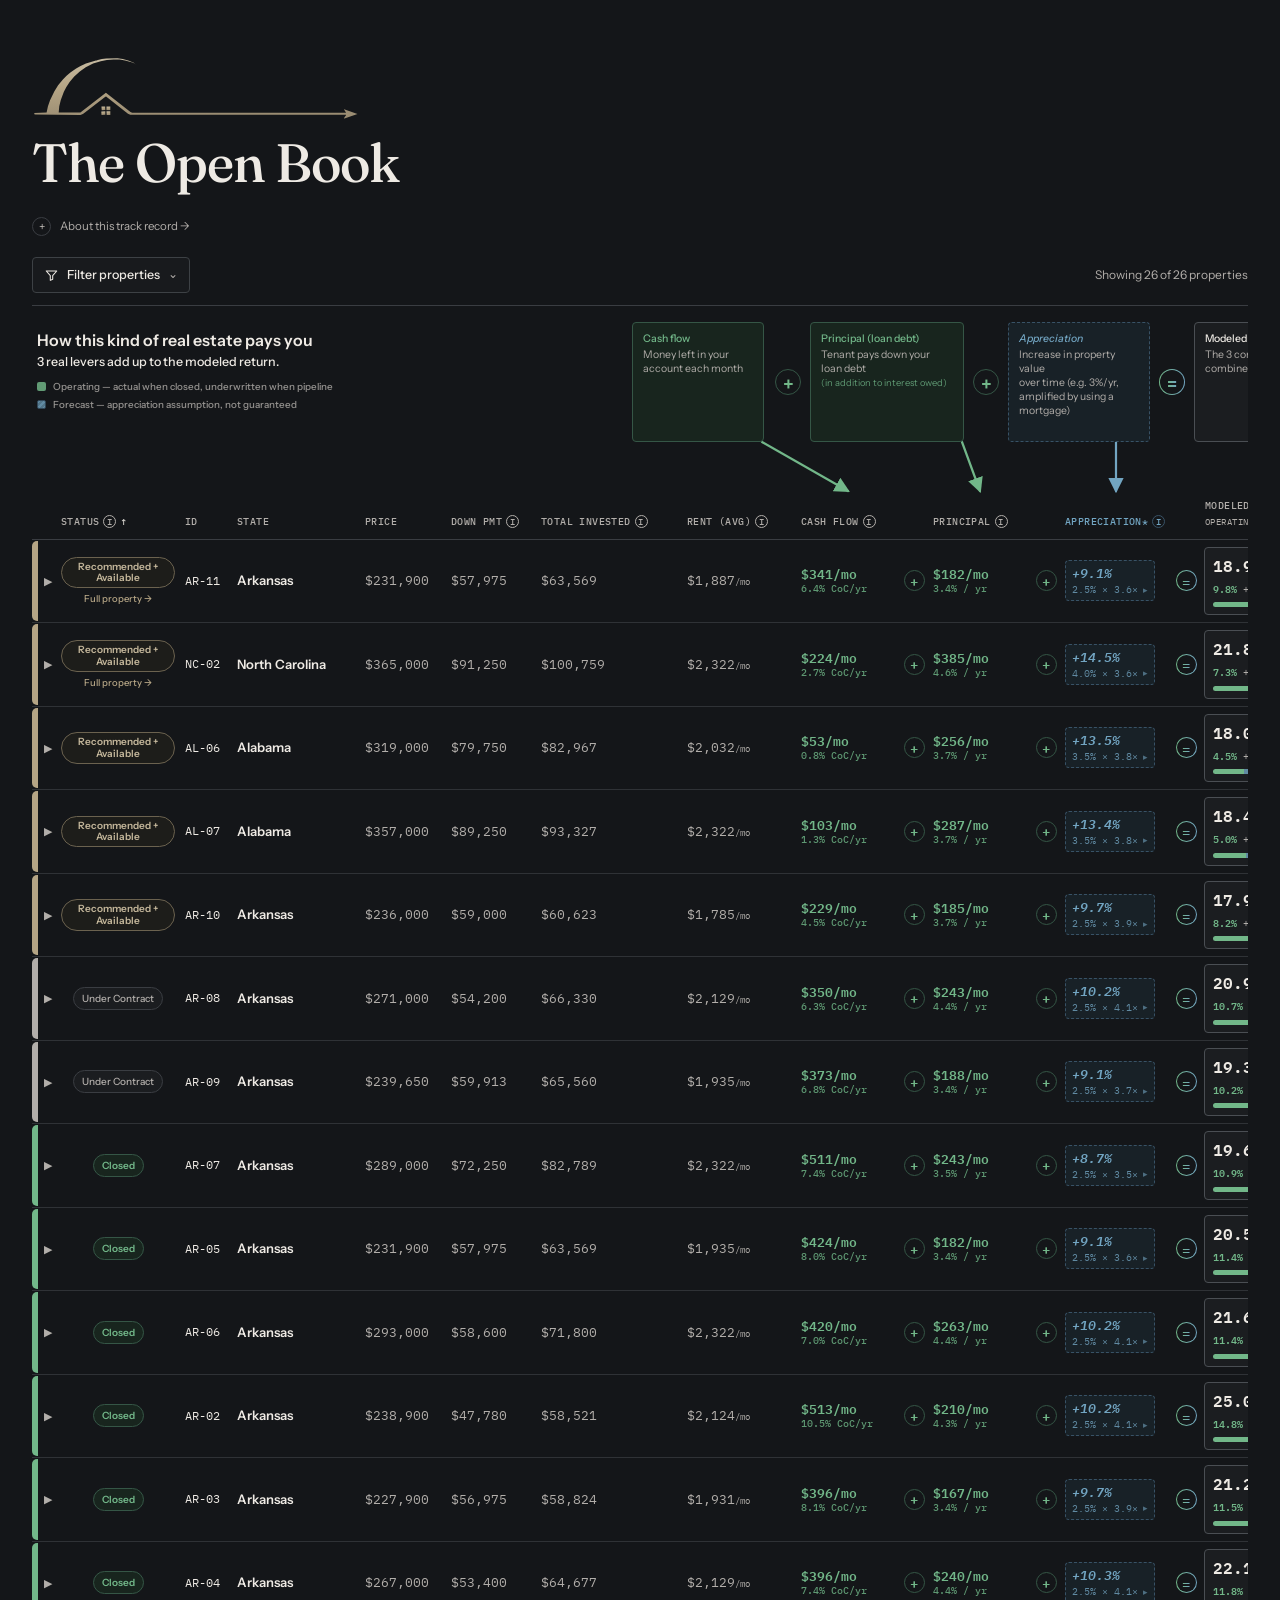
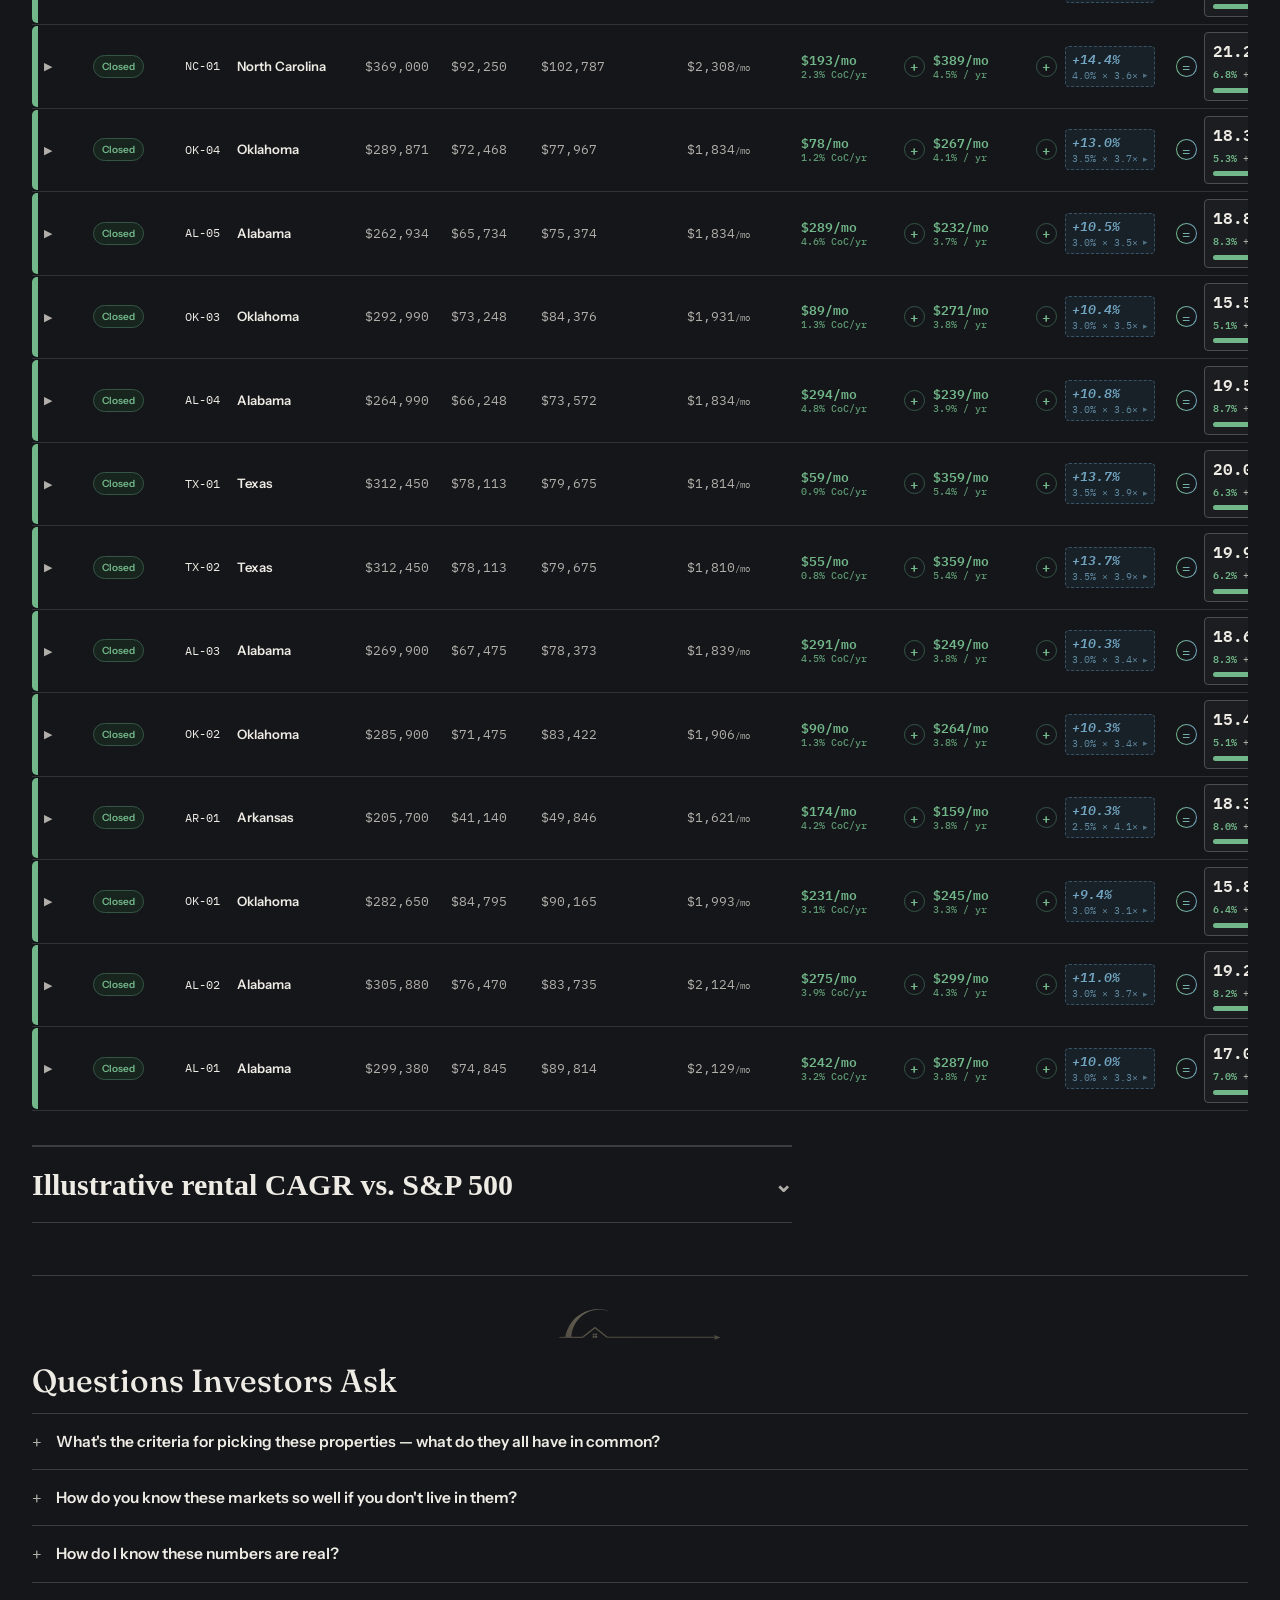
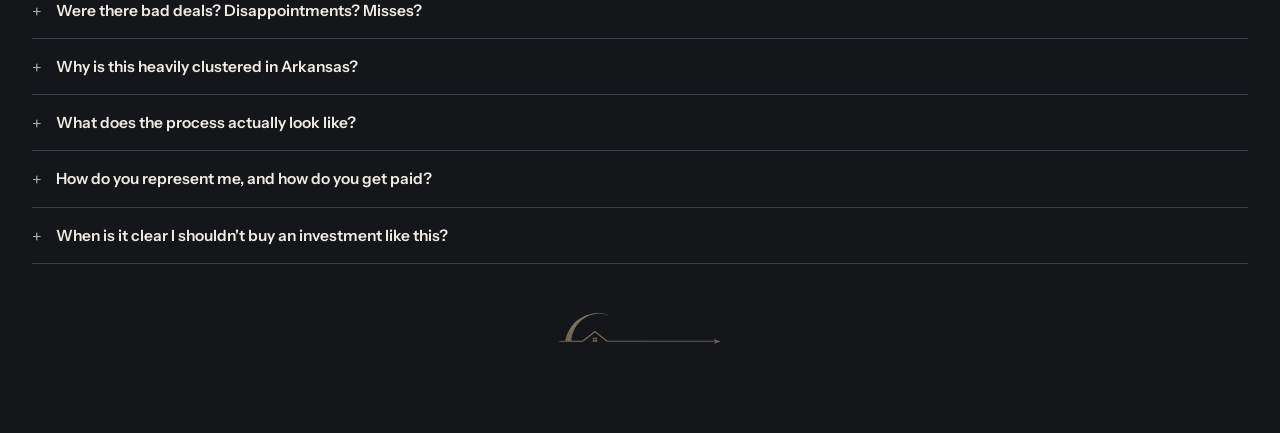
==== index.html @ 06b67685 "Read property IDs from spreadsheet" ====
<!DOCTYPE html>
<html lang="en">
<head>
<meta charset="UTF-8">
<meta name="viewport" content="width=device-width, initial-scale=1.0">
<title>The Open Book — Portfolio Track Record</title>
<link rel="preconnect" href="https://fonts.googleapis.com">
<link href="https://fonts.googleapis.com/css2?family=Fraunces:opsz,wght@9..144,400;9..144,500;9..144,600&family=IBM+Plex+Sans:wght@400;500;600&family=IBM+Plex+Mono:wght@400;500;600&display=swap" rel="stylesheet">
<style>
  :root{
  --bg:#141619;
  --text-primary:#EEEAE4;
  --text-secondary:#B2AEAA;
  --actual-primary:#72B789;
  --actual-secondary:#5E9872;
  --actual-fill:#18251E;
  --actual-border:#355646;
  --forecast-primary:#72A5C2;
  --forecast-secondary:#608AA2;
  --forecast-fill:#182127;
  --forecast-border:#385266;
  --status-fill:#1B1D20;
  --status-text:#B2AEAA;
  --status-border:#3A3D42;
  --radius:2px;
}
  *{box-sizing:border-box;}
  html,body{margin:0;padding:0;}
  body{
    background:var(--bg);
    color:var(--text-primary);
    font-family:'Instrument Sans', sans-serif;
    -webkit-font-smoothing:antialiased;
    line-height:1.5;
  }
  html,body{max-width:100%;}
  .page{max-width:1380px;margin:0 auto;padding:56px 32px 80px;}

  /* ---------- Masthead ---------- */
  h1{
    font-family:'Fraunces',serif;
    font-weight:500;
    font-size:clamp(34px,5vw,54px);
    line-height:1.05;
    margin:0 0 18px;
    color:#EEEAE4;
  }
  .lede{
    font-size:17px;
    max-width:660px;
    color:#B2AEAA;
    margin:0 0 40px;
  }
  .lede b{color:var(--text-primary);font-weight:600;}

  .masthead-disclosure{
    max-width:760px;
    margin:0 0 14px;
  }
  .masthead-disclosure > summary{
    cursor:pointer;
    list-style:none;
    display:flex;
    align-items:center;
    gap:9px;
    width:max-content;
    max-width:100%;
    color:#B2AEAA;
    font-family:'IBM Plex Mono',monospace;
    font-size:11.5px;
    letter-spacing:.02em;
    padding:7px 0;
    user-select:none;
  }
  .masthead-disclosure > summary::-webkit-details-marker{display:none;}
  .masthead-disclosure > summary::before{
    content:'+';
    display:inline-flex;
    align-items:center;
    justify-content:center;
    width:17px;
    height:17px;
    border:1px solid var(--status-border);
    border-radius:50%;
    color:var(--text-secondary);
    font-size:12px;
    line-height:1;
    flex:0 0 auto;
  }
  .masthead-disclosure[open] > summary::before{content:'−';}
  .masthead-disclosure[open] > summary{color:var(--text-primary);}
  .masthead-disclosure .lede{
    max-width:660px;
    margin:6px 0 22px;
  }
  .methodology-disclosure > summary{
    width:100%;
    border:1px solid var(--status-border);
    border-left:3px solid var(--text-secondary);
    background:rgba(168,166,160,.05);
    padding:9px 12px;
  }
  .methodology-disclosure[open] > summary{
    border-bottom-color:transparent;
    margin-bottom:0;
  }
  .methodology-disclosure .ledger-note{
    margin:0;
    border-top:0;
  }

  /* ---------- Ledger note (assumptions) ---------- */
  .ledger-note{
    border:1px solid var(--status-border);
    border-left:3px solid var(--text-secondary);
    padding:20px 24px;
    margin-bottom:20px;
    background:rgba(168,166,160,0.05);
    font-size:14.5px;
    line-height:1.6;
    color:#B2AEAA;
  }
  .ledger-note strong{color:var(--text-primary);}
  .ledger-note p{max-width:760px;margin:0 0 12px;}
  .ledger-note p:last-child{margin-bottom:0;}
  .ledger-note .label{
    font-family:'IBM Plex Mono',monospace;
    font-size:11px;
    letter-spacing:.1em;
    text-transform:uppercase;
    color:var(--text-secondary);
    display:block;
    margin-bottom:10px;
  }
  details.methodology-more{margin-top:12px;}
  details.methodology-more summary{
    cursor:pointer;
    color:var(--text-secondary);
    font-family:'IBM Plex Mono',monospace;
    font-size:12px;
    letter-spacing:.03em;
    list-style:none;
  }
  details.methodology-more summary::-webkit-details-marker{display:none;}
  details.methodology-more[open] summary{margin-bottom:12px;}
  .methodology-more-body p{max-width:760px;margin:0 0 12px;}
  .methodology-more-body p:last-child{margin-bottom:0;}

  /* ---------- Legend (actual vs predicted) ---------- */
  .legend-row{
    display:flex;
    flex-wrap:wrap;
    gap:10px 28px;
    align-items:center;
    margin-bottom:28px;
    font-family:'IBM Plex Mono',monospace;
    font-size:12px;
    color:#B2AEAA;
  }
  .legend-swatch{display:inline-flex;align-items:center;gap:8px;}
  .legend-dot{width:11px;height:11px;border-radius:2px;flex-shrink:0;}
  .legend-dot.actual{background:var(--actual-primary);}
  .legend-dot.predicted{
    background:repeating-linear-gradient(135deg, var(--forecast-primary), var(--forecast-primary) 2px, rgba(114,165,194,0.3) 2px, rgba(114,165,194,0.3) 4px);
    border:1px solid var(--forecast-primary);
  }
  .click-hint{
    font-family:'IBM Plex Mono',monospace;
    font-size:12px;
    color:var(--text-secondary);
    margin:-16px 0 24px;
  }

  /* ---------- Controls ---------- */
  .controls{
    display:flex;
    flex-wrap:wrap;
    gap:24px;
    align-items:flex-end;
    margin-bottom:22px;
    padding-bottom:22px;
    border-bottom:1px solid var(--status-border);
  }
  .control-group{display:flex;flex-direction:column;gap:8px;}
  .control-label{
    font-family:'IBM Plex Mono',monospace;
    font-size:10.5px;
    letter-spacing:.1em;
    text-transform:uppercase;
    color:var(--text-secondary);
  }
  .chips{display:flex;flex-wrap:wrap;gap:6px;}
  .chip{
    font-family:'IBM Plex Mono',monospace;
    font-size:12px;
    padding:6px 11px;
    border:1px solid var(--status-border);
    border-radius:100px;
    background:transparent;
    color:var(--text-secondary);
    font-weight:400;
    cursor:pointer;
    transition:all .15s ease;
  }
  .chip:hover{border-color:rgba(168,166,160,.65);color:#B2AEAA;}
  .chip.active{
    background:rgba(168,166,160,.10);
    border-color:rgba(168,166,160,.55);
    color:#B2AEAA;
    font-weight:500;
  }
  select#sortSelect{
    font-family:'IBM Plex Mono',monospace;
    font-size:12.5px;
    background:var(--bg);
    color:var(--text-primary);
    border:1px solid var(--status-border);
    padding:8px 12px;
    border-radius:2px;
    min-width:230px;
  }
  .count-note{
    margin-left:auto;
    font-family:'IBM Plex Mono',monospace;
    font-size:12px;
    color:var(--text-secondary);
    align-self:flex-end;
    padding-bottom:9px;
  }

  /* ---------- Table ---------- */
  .table-wrap{width:100%;overflow-x:auto;-webkit-overflow-scrolling:touch;margin-bottom:8px;}
  table{width:100%;border-collapse:collapse;min-width:1290px;table-layout:fixed;}

  /* ---------- How real estate pays you ---------- */
  thead .payoff-intro-row th,
  thead .payoff-box-row th{
    border-bottom:0;
    text-transform:none;
    letter-spacing:normal;
    overflow:visible;
  }
  thead .payoff-intro-row th{
    padding:0 5px 12px;
  }
  thead .payoff-box-row th{
    position:relative;
    padding:0 0 20px;
    vertical-align:top;
  }
  .payoff-copy{
    text-align:left;
    font-family:'Instrument Sans',sans-serif;
  }
  .payoff-title{
    font-size:15px;
    line-height:1.25;
    font-weight:600;
    color:var(--text-primary);
  }
  .payoff-subtitle{
    margin-top:2px;
    font-size:12px;
    line-height:1.3;
    color:var(--text-secondary);
  }
  .payoff-card{
    position:relative;
    width:calc(100% - 10px);
    min-height:78px;
    margin:0 5px;
    padding:8px 7px 9px;
    border-radius:8px;
    box-sizing:border-box;
    text-align:left;
    font-family:'Instrument Sans',sans-serif;
    font-size:10.5px;
    line-height:1.32;
    font-weight:400;
  }
  .payoff-card.cash,
  .payoff-card.principal{
    background:rgba(114,183,137,.12);
    border:1px solid rgba(114,183,137,.38);
  }
  .payoff-card.appreciation{
    background:rgba(114,165,194,.09);
    border:1px dashed rgba(114,165,194,.70);
  }
  .payoff-card.modeled{
    background:rgba(168,166,160,.06);
    border:1px solid rgba(168,166,160,.28);
  }
  .payoff-card-name{
    display:block;
    margin-bottom:2px;
    font-size:10.5px;
    line-height:1.25;
    font-weight:500;
  }
  .payoff-card.cash .payoff-card-name,
  .payoff-card.principal .payoff-card-name{color:#72B789;}
  .payoff-card.appreciation .payoff-card-name{color:#72A5C2;font-style:italic;}
  .payoff-card.modeled .payoff-card-name{color:var(--text-primary);}
  .payoff-card-copy{color:#B2AEAA;}
  .payoff-card.appreciation .payoff-card-copy{color:#608AA2;}
  .payoff-mini-bars{
    display:inline-flex;
    align-items:center;
    gap:3px;
    margin-right:4px;
    vertical-align:1px;
  }
  .payoff-mini-bars i{display:block;width:6px;height:6px;border-radius:1px;}
  .payoff-mini-bars .actual{background:#72B789;}
  .payoff-mini-bars .forecast{background:#72A5C2;}
  .payoff-op{
    position:absolute;
    right:-15px;
    top:30px;
    z-index:3;
    width:20px;
    height:20px;
    border-radius:50%;
    border:1px solid var(--status-border);
    background:var(--bg);
    color:#B2AEAA;
    display:flex;
    align-items:center;
    justify-content:center;
    font-family:'IBM Plex Mono',monospace;
    font-size:12px;
    line-height:1;
  }
  .payoff-arrow{
    position:absolute;
    left:50%;
    bottom:-17px;
    width:0;
    height:0;
    transform:translateX(-50%);
    border-left:5px solid transparent;
    border-right:5px solid transparent;
    border-top:5px solid currentColor;
  }
  .payoff-card.cash .payoff-arrow,
  .payoff-card.principal .payoff-arrow{color:#72B789;}
  .payoff-card.appreciation .payoff-arrow{color:#72A5C2;}
  .payoff-card.modeled .payoff-arrow{color:#B2AEAA;}
  .table-scroll-hint{
    display:none;
    font-family:'IBM Plex Mono',monospace;
    font-size:11px;
    color:var(--text-secondary);
    margin:0 0 8px;
  }
  @media (max-width:1400px){
    .table-scroll-hint{display:block;}
  }
  @media (max-width:760px){
    .table-scroll-hint{display:none;}
  }
  /* Explicit, deliberate widths for every column (used with table-layout:fixed
     below) so each one is sized to what its header and values actually need,
     instead of being left to the browser's auto-layout guesswork. */
  th.chevron-col,td.chevron-col{width:24px;}
  th.id-col,td.id-col{width:52px;white-space:nowrap;}
  th.state-col,td.state-col{width:128px;}
  th.status-col,td.status-col{width:124px;}
  th.price-col,td.price-col{width:86px;}
  th.down-col,td.down-col{width:90px;}
  th.invested-col,td.invested-col{width:146px;}
  th.rent-col,td.rent-col{width:114px;}
  th.cash-return-col,td.cash-return-col{width:114px;}
  th.principal-return-col,td.principal-return-col{width:110px;}
  th.appreciation-col,td.appreciation-col{width:140px;}
  th.modeled-return-col,td.modeled-return-col{width:154px;}
  .num,
  .property-id,
  td[data-numeric="true"]{white-space:nowrap;}
  thead th{
    text-align:left;
    vertical-align:bottom;
    font-family:'IBM Plex Mono',monospace;
    font-size:10px;
    letter-spacing:.04em;
    text-transform:uppercase;
    color:var(--text-secondary);
    font-weight:500;
    padding:0 8px 10px 5px;
    border-bottom:1px solid var(--status-border);
    white-space:normal;
    overflow-wrap:break-word;
  }
  thead th.th-predicted{color:var(--forecast-primary);}
  thead th .th-inner{display:flex;align-items:center;gap:5px;}
  tbody td{
    padding:10px 5px;
    border-bottom:1px solid rgba(58,63,71,.6);
    font-size:13px;
    vertical-align:middle;
  }
  tbody tr.data-row{cursor:pointer;transition:background .12s ease;}
  tbody tr.data-row:hover{background:rgba(168,166,160,0.06);}
  .num{font-family:'IBM Plex Mono',monospace;white-space:nowrap;}
  .num-muted{color:#B2AEAA;font-weight:400;}
  .num-mid{color:var(--actual-primary);font-weight:600;}
  .return-pair{
    display:flex;
    flex-direction:column;
    align-items:flex-start;
    gap:1px;
    line-height:1.18;
    font-family:'IBM Plex Mono',monospace;
  }
  .return-pair .rp-month{
    color:var(--actual-primary);
    font-size:13px;
    font-weight:600;
    white-space:nowrap;
  }
  .return-pair .rp-year{
    color:rgba(114,183,137,.78);
    font-size:9.5px;
    font-weight:500;
    white-space:nowrap;
  }
  .th-title-row{
    display:flex;
    align-items:center;
    flex-wrap:nowrap;
    gap:4px;
    white-space:nowrap;
  }
  .th-unit-sub{
    display:block;
    margin-top:4px;
    font-size:8.5px;
    line-height:1.15;
    letter-spacing:.04em;
    color:var(--text-secondary);
    font-weight:400;
    white-space:nowrap;
  }
  .state-cell{font-weight:600;}
  .id-cell{font-family:'IBM Plex Mono',monospace;font-size:12px;color:var(--text-secondary);white-space:nowrap;}
  .status-badge{
    font-family:'IBM Plex Mono',monospace;
    font-size:10.5px;
    padding:3px 8px;
    border-radius:100px;
    display:inline-block;
    white-space:nowrap;
  }
  .status-closed{background:rgba(114,183,137,0.16);color:var(--actual-primary);border:1px solid rgba(114,183,137,0.4);}
  .status-under_contract{background:rgba(168,166,160,0.16);color:var(--text-secondary);border:1px solid rgba(168,166,160,0.4);}
  .status-proposed{background:rgba(255,255,255,0.06);color:var(--text-secondary);border:1px solid var(--status-border);}
  .property-page-link,
  .mp-property-page-link{
    color:var(--text-secondary);
    font-family:'IBM Plex Mono',monospace;
    text-decoration:none;
    white-space:nowrap;
  }
  .property-page-link{display:block;width:max-content;margin-top:5px;font-size:9.5px;line-height:1.25;}
  .mp-property-page-link{display:inline-block;margin:5px 0 2px;font-size:11px;}
  .property-page-link:hover,.mp-property-page-link:hover{text-decoration:underline;color:#B2AEAA;}
  .chevron{
    display:inline-block;
    transition:transform .15s ease;
    color:var(--text-secondary);
    font-size:11px;
    width:14px;
  }
  tr.data-row.open .chevron{transform:rotate(90deg);color:var(--text-secondary);}

  /* info + formula tooltips */
  .info-dot,
  .fx-dot{
    background:none;
    font-family:'IBM Plex Mono',monospace;
    line-height:1;
    display:inline-flex;
    align-items:center;
    justify-content:center;
    cursor:help;
    position:relative;
    flex-shrink:0;
    vertical-align:middle;
  }
  .info-dot{
    width:13px;height:13px;border-radius:50%;
    border:1px solid var(--text-secondary);
    color:var(--text-secondary);
    font-size:9px;
  }
  .fx-dot{
    min-width:19px;height:13px;
    padding:0 3px;
    margin-left:3px;
    border:1px solid rgba(168,166,160,.58);
    border-radius:2px;
    color:var(--text-secondary);
    font-size:8.5px;
    letter-spacing:-.02em;
    text-transform:none;
  }
  th.th-predicted .info-dot{border-color:var(--forecast-primary);color:var(--forecast-primary);}
  th.th-predicted .fx-dot{border-color:rgba(114,165,194,.7);color:var(--forecast-primary);}
  .info-dot .tip,
  .fx-dot .tip{
    position:absolute;
    bottom:calc(100% + 8px);
    left:50%;
    transform:translateX(-50%) translateY(4px);
    width:250px;
    background:var(--bg);
    border:1px solid var(--text-secondary);
    color:#B2AEAA;
    font-family:'Instrument Sans',sans-serif;
    font-size:12.5px;
    line-height:1.45;
    text-transform:none;
    letter-spacing:normal;
    padding:10px 12px;
    border-radius:3px;
    opacity:0;
    visibility:hidden;
    transition:opacity .15s ease, transform .15s ease;
    z-index:80;
    white-space:normal;
    pointer-events:none;
    box-shadow:0 8px 24px rgba(0,0,0,.4);
    font-weight:400;
  }
  .fx-dot .tip{
    width:285px;
    border-color:rgba(168,166,160,.8);
  }
  th.th-predicted .info-dot .tip,
  th.th-predicted .fx-dot .tip{border-color:var(--forecast-primary);}
  .info-dot:hover .tip,.info-dot:focus .tip,.info-dot.open .tip,
  .fx-dot:hover .tip,.fx-dot:focus .tip,.fx-dot.open .tip{
    opacity:1;visibility:visible;transform:translateX(-50%) translateY(0);
  }
  .tip .tip-label{
    display:block;
    margin-bottom:4px;
    font-family:'IBM Plex Mono',monospace;
    font-size:9.5px;
    letter-spacing:.08em;
    text-transform:uppercase;
    color:var(--text-secondary);
  }
  th.th-predicted .tip .tip-label{color:var(--forecast-primary);}


  /* Column-header help bubbles open DOWNWARD. The table lives inside an
     overflow-x:auto scroller, so bubbles positioned above the header are
     clipped at the scroller's top edge. Opening them into the table keeps
     them fully visible without changing the horizontal-scroll behavior. */
  .table-wrap thead .info-dot .tip,
  .table-wrap thead .fx-dot .tip{
    top:calc(100% + 8px);
    bottom:auto;
    transform:translateX(-50%) translateY(-4px);
  }
  .table-wrap thead .info-dot:hover .tip,
  .table-wrap thead .info-dot:focus .tip,
  .table-wrap thead .info-dot.open .tip,
  .table-wrap thead .fx-dot:hover .tip,
  .table-wrap thead .fx-dot:focus .tip,
  .table-wrap thead .fx-dot.open .tip{
    transform:translateX(-50%) translateY(0);
  }

  /* Keep the bubbles inside the horizontal table viewport at the two edges. */
  .table-wrap thead th:nth-child(-n+4) .info-dot .tip,
  .table-wrap thead th:nth-child(-n+4) .fx-dot .tip{
    left:0;
    right:auto;
    transform:translateX(0) translateY(-4px);
  }
  .table-wrap thead th:nth-child(-n+4) .info-dot:hover .tip,
  .table-wrap thead th:nth-child(-n+4) .info-dot:focus .tip,
  .table-wrap thead th:nth-child(-n+4) .info-dot.open .tip,
  .table-wrap thead th:nth-child(-n+4) .fx-dot:hover .tip,
  .table-wrap thead th:nth-child(-n+4) .fx-dot:focus .tip,
  .table-wrap thead th:nth-child(-n+4) .fx-dot.open .tip{
    transform:translateX(0) translateY(0);
  }
  .table-wrap thead th:nth-last-child(-n+2) .info-dot .tip,
  .table-wrap thead th:nth-last-child(-n+2) .fx-dot .tip{
    left:auto;
    right:0;
    transform:translateX(0) translateY(-4px);
  }
  .table-wrap thead th:nth-last-child(-n+2) .info-dot:hover .tip,
  .table-wrap thead th:nth-last-child(-n+2) .info-dot:focus .tip,
  .table-wrap thead th:nth-last-child(-n+2) .info-dot.open .tip,
  .table-wrap thead th:nth-last-child(-n+2) .fx-dot:hover .tip,
  .table-wrap thead th:nth-last-child(-n+2) .fx-dot:focus .tip,
  .table-wrap thead th:nth-last-child(-n+2) .fx-dot.open .tip{
    transform:translateX(0) translateY(0);
  }

  /* predicted appreciation cell */
  .predicted-cell{
    display:inline-flex;
    flex-direction:column;
    align-items:flex-start;
    gap:1px;
    padding:4px 16px 4px 6px;
    border:1px dashed var(--forecast-primary);
    border-radius:3px;
    background:rgba(114,165,194,0.08);
    line-height:1.3;
    position:relative;
    cursor:pointer;
    transition:background .12s ease;
  }
  .predicted-cell:hover,.predicted-cell.open{background:rgba(114,165,194,0.18);}
  .predicted-cell .pc-caret{
    position:absolute;right:6px;bottom:5px;
    font-size:9px;color:#608AA2;opacity:.75;
    transition:transform .15s ease;
  }
  .predicted-cell.open .pc-caret{transform:rotate(90deg);}
  .predicted-cell .pv{
    font-family:'IBM Plex Mono',monospace;
    font-weight:600;
    font-style:italic;
    color:var(--forecast-primary);
    font-size:13px;
    white-space:nowrap;
  }
  .predicted-cell .ps{
    font-family:'IBM Plex Mono',monospace;
    font-size:10px;
    color:#608AA2;
    white-space:nowrap;
  }

  /* modeled return: number + actual/forecast breakdown + bar */
  .tr-wrap{display:flex;flex-direction:column;gap:3px;align-items:flex-start;}
  .tr-num{font-family:'IBM Plex Mono',monospace;font-weight:600;font-size:15.5px;color:var(--text-primary);white-space:nowrap;}
  .tr-modeled-label{
    font-family:'IBM Plex Mono',monospace;
    font-size:8.5px;
    letter-spacing:.08em;
    text-transform:uppercase;
    color:var(--text-secondary);
  }
  .tr-split{
    font-family:'IBM Plex Mono',monospace;
    font-size:9.5px;
    white-space:nowrap;
    margin-top:1px;
  }
  .tr-split .tr-a-num{color:var(--actual-primary);font-weight:600;}
  .tr-split .tr-a-word{color:rgba(114,183,137,.65);}
  .tr-split .tr-plus{color:var(--text-secondary);}
  .tr-split .tr-f-num{color:var(--forecast-primary);font-weight:600;}
  .tr-split .tr-f-word{color:rgba(114,165,194,.7);}
  .tr-bar{width:68px;height:5px;border-radius:3px;overflow:hidden;display:flex;background:rgba(255,255,255,0.06);margin-top:2px;}
  .tr-actual{height:100%;background:var(--actual-primary);}
  .tr-predicted{
    height:100%;
    background:repeating-linear-gradient(135deg, var(--forecast-primary), var(--forecast-primary) 2px, rgba(114,165,194,0.35) 2px, rgba(114,165,194,0.35) 4px);
  }
  .th-modeled-sub{
    display:block;
    font-family:'IBM Plex Mono',monospace;
    font-size:9px;
    letter-spacing:.05em;
    text-transform:uppercase;
    color:var(--forecast-primary);
    font-weight:400;
    margin-top:2px;
  }

  /* ---------- Frozen desktop table header ---------- */
  .desktop-table{position:relative;}
  .sticky-table-header{
    position:fixed;
    top:0;
    left:0;
    z-index:60;
    width:0;
    visibility:hidden;
    opacity:0;
    pointer-events:none;
    background:var(--bg);
    box-shadow:0 1px 0 var(--status-border),0 8px 14px rgba(20,23,28,.28);
    transition:opacity .10s ease;
  }
  .sticky-table-header.is-active{
    visibility:visible;
    opacity:1;
  }
  .sticky-table-header-viewport{
    width:100%;
    overflow:hidden;
    background:var(--bg);
  }
  .sticky-table-header-table{
    width:auto;
    min-width:0;
    table-layout:fixed;
    border-collapse:collapse;
    background:var(--bg);
    transform:translateX(0);
    will-change:transform;
  }
  .sticky-table-header thead th{
    background:var(--bg);
  }
  /* The frozen header is a visual label clone only. Hide help controls there
     so it never presents duplicate/non-semantic interactive controls. */
  .sticky-table-header .info-dot,
  .sticky-table-header .fx-dot{
    display:none;
  }
  @media (max-width:760px){
    .sticky-table-header{display:none !important;}
  }

  /* detail / ledger receipt row */
  tr.detail-row{display:none;}
  tr.detail-row.open{display:table-row;}
  tr.detail-row td{padding:0;border-bottom:1px solid rgba(58,63,71,.6);}
  .receipt{
    background:rgba(0,0,0,.18);
    padding:20px 28px 22px;
    font-family:'IBM Plex Mono',monospace;
    font-size:13px;
  }
  .receipt-title{
    color:var(--text-secondary);
    font-size:10.5px;
    letter-spacing:.1em;
    text-transform:uppercase;
    margin-bottom:12px;
  }
  .receipt-sections{display:flex;flex-direction:column;gap:18px;}
  .receipt-section{min-width:0;}
  .receipt-section + .receipt-section{
    padding-top:16px;
    border-top:1px solid rgba(58,63,71,.72);
  }
  .receipt-section-title{
    margin:0 0 9px;
    font-family:'IBM Plex Mono',monospace;
    font-size:9.5px;
    letter-spacing:.10em;
    text-transform:uppercase;
    color:var(--text-secondary);
    font-weight:500;
  }
  .receipt-section-title.purchase{color:var(--text-secondary);}
  .receipt-section-title.forecast{color:var(--forecast-primary);}
  .receipt-grid{
    display:grid;
    grid-template-columns:repeat(4, minmax(0,1fr));
    gap:8px 38px;
  }
  @media (max-width:1150px){
    .receipt-grid{grid-template-columns:repeat(3,minmax(0,1fr));}
  }
  @media (max-width:850px){
    .receipt-grid{grid-template-columns:repeat(2,minmax(0,1fr));}
  }
  @media (max-width:560px){
    .receipt-grid{grid-template-columns:1fr;}
  }
  .mp-detail-section{margin-top:16px;}
  .mp-detail-section:first-of-type{margin-top:10px;}
  .mp-detail-section + .mp-detail-section{
    padding-top:14px;
    border-top:1px solid rgba(58,63,71,.72);
  }
  .mp-detail-section-title{
    margin:0 0 5px;
    font-family:'IBM Plex Mono',monospace;
    font-size:9.5px;
    letter-spacing:.10em;
    text-transform:uppercase;
    color:var(--text-secondary);
  }
  .mp-detail-section-title.purchase{color:var(--text-secondary);}
  .mp-detail-section-title.forecast{color:var(--forecast-primary);}
  .receipt-line{
    display:flex;
    align-items:flex-start;
    gap:6px;
    color:#B2AEAA;
    border-bottom:1px dotted rgba(168,166,160,.35);
    padding:3px 0;
    min-width:0;
  }
  .receipt-line .rl-label{white-space:normal;overflow-wrap:break-word;}
  .receipt-line .rl-fill{flex:1;min-width:8px;}
  .receipt-line .rl-val{color:var(--text-primary);font-weight:500;white-space:nowrap;flex-shrink:0;}
  .receipt-line.predicted-line{border-bottom:1px dashed rgba(114,165,194,.55);}
  .receipt-line.predicted-line .rl-label{color:#608AA2;}
  .receipt-line.predicted-line .rl-val{color:var(--forecast-primary);font-style:italic;}


  /* ---------- Formula transparency / show-the-math ---------- */
  .math-tools{
    margin-top:16px;
    padding-top:12px;
    border-top:1px dotted rgba(168,166,160,.28);
  }
  .math-toggle{
    appearance:none;
    border:0;
    background:none;
    padding:0;
    color:var(--text-secondary);
    font-family:'IBM Plex Mono',monospace;
    font-size:11.5px;
    letter-spacing:.02em;
    cursor:pointer;
  }
  .math-toggle:hover{text-decoration:underline;text-underline-offset:3px;}
  .math-toggle .math-fx{
    display:inline-block;
    margin-left:5px;
    padding:1px 4px;
    border:1px solid rgba(168,166,160,.55);
    border-radius:2px;
    font-size:9px;
    line-height:1.15;
    text-decoration:none;
  }
  .math-panel{
    display:none;
    margin-top:14px;
    max-width:920px;
  }
  .math-panel.open{display:block;}
  .math-note{
    margin:0 0 12px;
    color:var(--text-secondary);
    font-family:'Instrument Sans',sans-serif;
    font-size:12px;
    line-height:1.5;
    max-width:760px;
  }
  .math-group-title{
    margin:16px 0 7px;
    font-family:'IBM Plex Mono',monospace;
    font-size:9.5px;
    letter-spacing:.09em;
    text-transform:uppercase;
    color:var(--text-secondary);
  }
  .math-item{
    padding:10px 0;
    border-top:1px solid rgba(58,63,71,.58);
  }
  .math-item:last-child{border-bottom:1px solid rgba(58,63,71,.58);}
  .math-name{
    color:var(--text-primary);
    font-family:'Instrument Sans',sans-serif;
    font-size:13px;
    font-weight:600;
    margin-bottom:2px;
  }
  .math-meaning{
    color:#B2AEAA;
    font-family:'Instrument Sans',sans-serif;
    font-size:12.5px;
    line-height:1.45;
    margin-bottom:5px;
  }
  .math-formula,
  .math-example{
    font-family:'IBM Plex Mono',monospace;
    font-size:11.5px;
    line-height:1.55;
    overflow-wrap:anywhere;
  }
  .math-formula{color:var(--text-secondary);}
  .math-example{color:#B2AEAA;margin-top:2px;}
  .math-example strong{color:var(--text-primary);font-weight:600;}
  .math-kicker{color:var(--text-secondary);}
  .math-item.predicted-math .math-name,
  .math-item.predicted-math .math-kicker{color:var(--forecast-primary);}
  .math-item.predicted-math{border-top-style:dashed;}
  .mp-actions{flex-wrap:wrap;row-gap:10px;}
  .mp-math-panel{margin-top:8px;}

  /* ---------- Decline note ---------- */
  .decline-note{
    margin-top:26px;
    font-size:14px;
    color:#B2AEAA;
    padding-top:18px;
    border-top:1px solid var(--status-border);
  }
  .decline-note b{color:var(--text-primary);}
  details.why{margin-top:10px;}
  details.why summary{
    cursor:pointer;
    color:var(--text-secondary);
    font-family:'IBM Plex Mono',monospace;
    font-size:12.5px;
    letter-spacing:.03em;
  }
  details.why[open] summary{margin-bottom:14px;}
  .why-body{
    font-size:13.5px;
    color:#B2AEAA;
    max-width:680px;
  }
  .why-body p{margin:0 0 12px;}
  .why-body p:last-child{margin-bottom:0;}
  .example-line{
    font-family:'IBM Plex Mono',monospace;
    font-size:13px;
    color:#B2AEAA;
    background:rgba(168,166,160,0.06);
    border:1px solid var(--status-border);
    border-left:3px solid var(--text-secondary);
    padding:10px 14px;
    margin:14px 0;
    line-height:1.6;
  }
  .example-line div{margin:2px 0;}
  .example-line .eq{color:var(--text-secondary);}
  .why-conclusion{
    margin:14px 0 0;
    padding:12px 14px;
    background:rgba(168,166,160,0.08);
    border-left:3px solid var(--text-secondary);
    font-size:13.5px;
  }
  .curve-wrap{margin:16px 0;}
  .curve-caption{
    font-family:'IBM Plex Mono',monospace;
    font-size:10.5px;
    color:var(--text-secondary);
    letter-spacing:.04em;
  }
  .curve-method-note{
    margin-top:8px;
    max-width:680px;
    font-family:'Instrument Sans',sans-serif;
    font-size:11.5px;
    line-height:1.5;
    color:var(--text-secondary);
  }

  /* ---------- Leverage explainer ---------- */
  .lev-wrap{margin:18px 0 6px;display:flex;flex-direction:column;gap:18px;}
  .lev-row{display:flex;align-items:center;gap:16px;flex-wrap:wrap;}
  .lev-label{width:150px;flex-shrink:0;font-size:13px;color:#B2AEAA;}
  .lev-label b{color:var(--text-primary);display:block;font-size:13.5px;}
  .lev-track{position:relative;height:22px;background:rgba(255,255,255,0.05);border-radius:2px;}
  .lev-base{position:absolute;top:0;left:0;height:100%;background:rgba(168,166,160,0.18);border:1px solid rgba(168,166,160,0.4);border-radius:2px;box-sizing:border-box;}
  .lev-gain{position:absolute;top:0;height:100%;background:var(--text-secondary);border-radius:0 2px 2px 0;}
  .lev-tag{font-family:'IBM Plex Mono',monospace;font-size:12.5px;color:var(--text-secondary);white-space:nowrap;font-weight:600;}
  .lev-tag span{color:var(--text-secondary);font-weight:400;}
  .lev-punch{font-size:13.5px;color:#B2AEAA;max-width:680px;margin-top:2px;}
  .lev-punch b{color:var(--text-primary);}
  .lev-copy{font-size:13.5px;line-height:1.6;color:#B2AEAA;max-width:680px;margin:0 0 10px;}
  .lev-copy b{color:var(--text-primary);}
  .lev-driver{
    display:inline-block;
    font-family:'IBM Plex Mono',monospace;
    font-size:12.5px;
    color:var(--text-secondary);
    border:1px solid rgba(168,166,160,.5);
    background:rgba(168,166,160,.08);
    border-radius:3px;
    padding:6px 10px;
    margin:2px 0 14px;
  }

  /* Close control for the appreciation-breakdown popover and the "why does
     the return shrink" explainer — collapses the box and scrolls the view
     back to the control that opened it. */
  .close-box-btn{
    appearance:none;
    display:inline-flex;
    align-items:center;
    gap:5px;
    background:none;
    border:1px solid rgba(168,166,160,.5);
    border-radius:3px;
    color:var(--text-secondary);
    font-family:'IBM Plex Mono',monospace;
    font-size:11px;
    letter-spacing:.02em;
    padding:5px 10px;
    cursor:pointer;
    flex-shrink:0;
    transition:background .12s ease, color .12s ease, border-color .12s ease;
  }
  .close-box-btn:hover{
    background:rgba(168,166,160,.12);
    color:#B2AEAA;
    border-color:rgba(168,166,160,.8);
  }
  .lev-detail-head{
    display:flex;
    align-items:center;
    justify-content:space-between;
    gap:16px;
    margin-bottom:12px;
  }
  .lev-detail-head .receipt-title{margin-bottom:0;}
  .lev-detail-head.solo{justify-content:flex-end;}
  .why-close-row{
    display:flex;
    margin-top:18px;
    padding-top:14px;
    border-top:1px dotted rgba(168,166,160,.28);
  }

  /* ---------- Mobile property list ---------- */
  .mobile-property-list{display:none;}
  .mp-card{
    border-top:1px solid var(--status-border);
    padding:18px 2px 20px;
  }
  .mp-card:last-child{border-bottom:1px solid var(--status-border);}
  .mp-row1{display:flex;align-items:center;justify-content:space-between;gap:10px;}
  .mp-state{font-family:'Instrument Sans',sans-serif;font-size:15px;font-weight:600;color:var(--text-primary);}
  .mp-state .mp-id{font-family:'IBM Plex Mono',monospace;color:var(--text-secondary);}
  .mp-state .mp-id-sep{color:var(--text-secondary);font-weight:400;}
  .mp-row2{
    font-family:'IBM Plex Mono',monospace;
    font-size:11.5px;
    color:var(--text-secondary);
    margin-top:8px;
  }
  .mp-metrics{
    display:grid;
    grid-template-columns:1fr 1fr;
    gap:10px 16px;
    margin-top:14px;
  }
  .mp-metric-label{
    font-family:'IBM Plex Mono',monospace;
    font-size:9px;
    letter-spacing:.08em;
    text-transform:uppercase;
    color:var(--text-secondary);
    display:block;
    margin-bottom:3px;
  }
  .mp-metric-val{
    font-family:'IBM Plex Mono',monospace;
    font-size:17px;
    font-weight:600;
    color:var(--actual-primary);
  }
  .mp-metric-sub{
    display:block;
    margin-top:2px;
    font-family:'IBM Plex Mono',monospace;
    font-size:10.5px;
    color:rgba(114,183,137,.78);
    white-space:nowrap;
  }
  .mp-modeled{
    margin-top:14px;
    display:flex;
    align-items:baseline;
    justify-content:space-between;
    font-family:'IBM Plex Mono',monospace;
  }
  .mp-modeled-label{
    font-size:10.5px;
    letter-spacing:.06em;
    text-transform:uppercase;
    color:var(--text-secondary);
  }
  .mp-modeled-val{font-size:17px;font-weight:600;color:var(--text-primary);}
  .mp-modeled-split{
    font-family:'IBM Plex Mono',monospace;
    font-size:11px;
    margin-top:3px;
  }
  .mp-modeled-split .mp-a{color:var(--actual-primary);font-weight:600;}
  .mp-modeled-split .mp-a-w{color:rgba(114,183,137,.65);}
  .mp-modeled-split .mp-f{color:var(--forecast-primary);font-weight:600;}
  .mp-modeled-split .mp-f-w{color:rgba(114,165,194,.7);}
  .mp-bar{width:100%;max-width:180px;height:6px;border-radius:3px;overflow:hidden;display:flex;background:rgba(255,255,255,0.06);margin-top:8px;}
  .mp-bar .tr-actual, .mp-bar .tr-predicted{height:100%;}
  .mp-actions{
    display:flex;
    gap:22px;
    margin-top:14px;
  }
  .mp-action{
    font-family:'IBM Plex Mono',monospace;
    font-size:11.5px;
    background:none;
    border:none;
    padding:0;
    cursor:pointer;
  }
  .mp-action.underwriting{color:var(--text-secondary);}
  .mp-action.forecast{color:var(--forecast-primary);}
  .mp-detail{display:none;margin-top:14px;font-family:'IBM Plex Mono',monospace;font-size:12.5px;}
  .mp-detail.open{display:block;}
  .mp-detail-line{
    display:flex;
    justify-content:space-between;
    gap:10px;
    border-bottom:1px dotted rgba(168,166,160,.35);
    padding:6px 0;
    color:#B2AEAA;
  }
  .mp-detail-line.predicted{border-bottom:1px dashed rgba(114,165,194,.55);}
  .mp-detail-line.predicted .mp-dl-label{color:#608AA2;}
  .mp-detail-line.predicted .mp-dl-val{color:var(--forecast-primary);font-style:italic;}
  .mp-detail-line .mp-dl-val{color:var(--text-primary);font-weight:500;white-space:nowrap;}
  .mp-lev .lev-label{width:auto;}
  .mp-lev .lev-row{flex-direction:column;align-items:flex-start;gap:6px;}
  .mp-lev .lev-track{width:100% !important;max-width:100%;}

  /* ---------- FAQ ---------- */
  .faq-section{
    margin-top:52px;
    padding-top:32px;
    border-top:1px solid var(--status-border);
  }
  .faq-heading{
    font-family:'Fraunces',serif;
    font-weight:500;
    font-size:clamp(24px,3vw,32px);
    color:var(--text-primary);
    margin:0 0 8px;
  }
  .faq-sub{
    font-size:14px;
    color:var(--text-secondary);
    max-width:640px;
    margin:0 0 28px;
  }
  details.faq-item{
    border-top:1px solid var(--status-border);
    padding:16px 0;
  }
  details.faq-item:last-child{border-bottom:1px solid var(--status-border);}
  details.faq-item summary{
    cursor:pointer;
    list-style:none;
    font-family:'Instrument Sans',sans-serif;
    font-weight:600;
    font-size:15.5px;
    color:var(--text-primary);
    display:flex;
    align-items:baseline;
    gap:10px;
  }
  details.faq-item summary::-webkit-details-marker{display:none;}
  details.faq-item summary::before{
    content:"+";
    font-family:'IBM Plex Mono',monospace;
    color:var(--text-secondary);
    font-weight:400;
    flex-shrink:0;
    width:14px;
  }
  details.faq-item[open] summary::before{content:"–";}
  details.faq-item[open] summary{margin-bottom:14px;}
  .faq-body{
    font-size:14.5px;
    line-height:1.65;
    color:#B2AEAA;
    max-width:720px;
    padding-left:24px;
  }
  .faq-body p{margin:0 0 12px;}
  .faq-body p:last-child{margin-bottom:0;}
  .faq-body strong{color:var(--text-primary);}
  .faq-body ul{margin:0 0 12px;padding-left:20px;}
  .faq-body li{margin-bottom:8px;}
  .faq-body li:last-child{margin-bottom:0;}

  /* ---------- Footer ---------- */
  @media (max-width:900px){
    .page{padding-left:20px;padding-right:20px;}
  }
  @media (max-width:640px){
    .page{padding:36px 16px 60px;}
    .count-note{margin-left:0;}
  }

  @media (max-width:760px){
    .desktop-table{display:none;}
    .mobile-property-list{display:block;}
    h1{font-size:38px;}
    .controls{align-items:flex-start;}
    .control-group{width:100%;}
    .chips{flex-wrap:wrap;}
    select#sortSelect{width:100%;min-width:0;}
    .count-note{margin-left:0;order:99;width:100%;padding-bottom:0;padding-top:4px;}
  }

  .artemis-mark{
    display:block;
    width:164px;
    height:auto;
    margin:0 0 14px 0;
    animation:artemis-fade-in .5s ease-out;
  }
  @media (max-width:900px){
    .artemis-mark{width:144px;}
  }
  @media (max-width:640px){
    .artemis-mark{width:124px;margin-bottom:12px;}
  }
  .artemis-faq-mark{
    display:block;
    width:28px;
    height:auto;
    margin:0 auto 16px;
    opacity:.45;
    animation:artemis-fade-in .5s ease-out;
  }
  .artemis-footer-mark{
    display:block;
    width:42px;
    height:auto;
    margin:48px auto 8px;
    opacity:.62;
    animation:artemis-fade-in .5s ease-out;
  }
  @media (max-width:640px){
    .artemis-footer-mark{
      width:36px;
      margin-top:40px;
      opacity:.62;
    }
  }
  @keyframes artemis-fade-in{
    from{opacity:0;}
  }


/* ===== 2026-09-04 unified site color system + exact table/callout grid ===== */
body{background:var(--bg);color:var(--text-primary);}
h1{color:#EEEAE4;} /* brand wordmark: intentionally unchanged */

/* One muted text gray site-wide. */
.lede,
.masthead-disclosure > summary,
.ledger-note,
.legend-row,
.click-hint,
.control-label,
.chip,
.count-note,
.payoff-subtitle,
.table-scroll-hint,
thead th,
.th-unit-sub,
.tr-modeled-label,
.receipt-section-title,
.mp-detail-section-title,
.receipt-line,
.math-note,
.math-group-title,
.math-meaning,
.math-formula,
.math-example,
.decline-note,
.why-body,
.curve-caption,
.curve-method-note,
.lev-label,
.lev-punch,
.lev-copy,
.mp-row2,
.mp-metric-label,
.mp-modeled-label,
.mp-detail-line,
.faq-sub,
.faq-body{color:var(--text-secondary);}

.lede b,
.ledger-note strong,
.decline-note b,
.why-body strong,
.lev-label b,
.lev-punch b,
.lev-copy b,
.faq-body strong,
.math-name,
.math-example strong{color:var(--text-primary);}

.masthead-disclosure > summary::before,
.ledger-note .label,
details.methodology-more summary,
.property-page-link,
.mp-property-page-link,
tr.data-row.open .chevron,
.fx-dot,
.tip .tip-label,
.receipt-title,
.receipt-section-title.purchase,
.mp-detail-section-title.purchase,
.math-toggle,
.math-kicker,
details.why summary,
details.faq-item summary::before{color:var(--text-secondary);}

.property-page-link:hover,
.mp-property-page-link:hover,
.chip:hover{color:var(--text-primary);}

.methodology-disclosure > summary,
.ledger-note,
.example-line,
.why-conclusion{border-left-color:var(--status-border);background:transparent;}

.chip{border-color:var(--status-border);background:transparent;}
.chip:hover{border-color:var(--text-secondary);}
.chip.active{background:var(--status-fill);border-color:var(--text-secondary);color:var(--text-secondary);}
select#sortSelect{background:var(--bg);color:var(--text-primary);border-color:var(--status-border);}

.info-dot{border-color:var(--text-secondary);color:var(--text-secondary);}
.fx-dot{border-color:var(--status-border);}
.info-dot .tip,.fx-dot .tip{background:var(--bg);border-color:var(--status-border);color:var(--text-secondary);}
.fx-dot .tip{border-color:var(--status-border);}

/* Actual operating data = green. */
.legend-dot.actual,
.payoff-mini-bars .actual,
.tr-actual{background:var(--actual-primary);}
.payoff-card.cash,
.payoff-card.principal{background:var(--actual-fill);border-color:var(--actual-border);}
.payoff-card.cash .payoff-card-name,
.payoff-card.principal .payoff-card-name,
.payoff-card.cash .payoff-arrow,
.payoff-card.principal .payoff-arrow,
.num-mid,
.return-pair .rp-month,
.tr-split .tr-a-num,
.mp-metric-val,
.mp-modeled-split .mp-a{color:var(--actual-primary);}
.payoff-card.cash .payoff-card-copy,
.payoff-card.principal .payoff-card-copy,
.return-pair .rp-year,
.tr-split .tr-a-word,
.mp-metric-sub,
.mp-modeled-split .mp-a-w{color:var(--actual-secondary);}

/* Forecast appreciation = blue everywhere. */
.legend-dot.predicted,
.tr-predicted{
  background:repeating-linear-gradient(135deg,var(--forecast-primary),var(--forecast-primary) 2px,var(--forecast-secondary) 2px,var(--forecast-secondary) 4px);
  border-color:var(--forecast-border);
}
thead th.th-predicted,
th.th-predicted .info-dot,
th.th-predicted .fx-dot,
th.th-predicted .tip .tip-label,
.payoff-card.appreciation .payoff-card-name,
.payoff-card.appreciation .payoff-arrow,
.predicted-cell .pv,
.tr-split .tr-f-num,
.th-modeled-sub,
.receipt-section-title.forecast,
.mp-detail-section-title.forecast,
.receipt-line.predicted-line .rl-val,
.math-item.predicted-math .math-name,
.math-item.predicted-math .math-kicker,
.mp-modeled-split .mp-f,
.mp-action.forecast,
.mp-detail-line.predicted .mp-dl-val{color:var(--forecast-primary);}
.payoff-card.appreciation{background:var(--forecast-fill);border:1px dashed var(--forecast-border);}
.payoff-card.appreciation .payoff-card-copy,
.predicted-cell .pc-caret,
.predicted-cell .ps,
.tr-split .tr-f-word,
.receipt-line.predicted-line .rl-label,
.mp-modeled-split .mp-f-w,
.mp-detail-line.predicted .mp-dl-label{color:var(--forecast-secondary);}
.predicted-cell{background:var(--forecast-fill);border-color:var(--forecast-border);}
.predicted-cell:hover,.predicted-cell.open{background:var(--forecast-fill);}
th.th-predicted .info-dot,
th.th-predicted .fx-dot,
th.th-predicted .info-dot .tip,
th.th-predicted .fx-dot .tip{border-color:var(--forecast-border);}
.receipt-line.predicted-line,
.mp-detail-line.predicted{border-bottom-color:var(--forecast-border);}

/* Modeled return and key identifying data stay primary, not data-color coded. */
.payoff-card.modeled{background:var(--status-fill);border-color:var(--status-border);}
.payoff-card.modeled .payoff-card-name,
.payoff-card.modeled .payoff-arrow,
.state-cell,
.id-cell,
.tr-num,
.mp-state,
.mp-state .mp-id,
.mp-modeled-val{color:var(--text-primary);}
.payoff-card.modeled .payoff-card-copy{color:var(--text-secondary);}
.payoff-mini-bars .forecast{background:var(--forecast-primary);}
.tr-bar,.mp-bar{background:var(--status-fill);}

/* Neutral status badges: identical treatment for every state. */
.status-badge{
  font-size:10px;
  background:var(--status-fill);
  color:var(--status-text);
  border:1px solid var(--status-border);
}
.status-closed,
.status-under_contract,
.status-proposed{
  background:var(--status-fill);
  color:var(--status-text);
  border:1px solid var(--status-border);
}
.desktop-table .status-badge{margin-right:12px;}

/* Forecast/leverage explainer follows the blue system. */
.lev-base{background:var(--forecast-fill);border-color:var(--forecast-border);}
.lev-gain{background:var(--forecast-primary);}
.lev-tag,.lev-driver{color:var(--forecast-primary);}
.lev-tag span{color:var(--forecast-secondary);}
.lev-driver{border-color:var(--forecast-border);background:var(--forecast-fill);}
.close-box-btn{border-color:var(--status-border);color:var(--text-secondary);}
.close-box-btn:hover{background:var(--status-fill);color:var(--text-primary);border-color:var(--text-secondary);}

/* Chart: neutral benchmark + blue modeled rental curve. */
.curve-wrap svg line{stroke:var(--status-border);}
.curve-wrap svg polyline{stroke:var(--forecast-primary);}
.curve-wrap svg circle{fill:var(--forecast-primary);}

/* One exact column definition powers both callouts and the real header. */
.desktop-table{
  --table-columns:24px 124px 52px 128px 86px 90px 146px 114px 114px 110px 140px 154px;
  --table-width:1282px;
}
.table-wrap > table{width:var(--table-width);min-width:var(--table-width);table-layout:fixed;}
.table-wrap > table col.chevron-col{width:24px;}
.table-wrap > table col.id-col{width:52px;}
.table-wrap > table col.state-col{width:128px;}
.table-wrap > table col.status-col{width:124px;}
.table-wrap > table col.price-col{width:86px;}
.table-wrap > table col.down-col{width:90px;}
.table-wrap > table col.invested-col{width:146px;}
.table-wrap > table col.rent-col{width:114px;}
.table-wrap > table col.cash-return-col{width:114px;}
.table-wrap > table col.principal-return-col{width:110px;}
.table-wrap > table col.appreciation-col{width:140px;}
.table-wrap > table col.modeled-return-col{width:154px;}
thead .payoff-intro-row,
thead .payoff-box-row,
thead .column-header-row{
  display:grid;
  grid-template-columns:var(--table-columns);
  width:var(--table-width);
}
thead .payoff-intro-row > th:first-child{grid-column:1 / 9;}
thead .payoff-intro-row > th:last-child{grid-column:9 / 13;}
thead .payoff-box-row > th:first-child{grid-column:1 / 9;}
thead .payoff-box-row > th.cash-return-col{grid-column:9;}
thead .payoff-box-row > th.principal-return-col{grid-column:10;}
thead .payoff-box-row > th.appreciation-col{grid-column:11;}
thead .payoff-box-row > th.modeled-return-col{grid-column:12;}
.payoff-arrow{left:50%;transform:translateX(-50%);}


/* ===== 2026-09-04 requested payoff/table refinements ===== */
/* Put the operating/forecast key directly between the payoff subtitle and cards. */
thead .payoff-intro-row > th:first-child{grid-column:1 / 13;}
thead .payoff-intro-row > th:last-child{display:none;}
.payoff-inline-legend{
  display:flex;
  flex-wrap:wrap;
  align-items:center;
  gap:5px 24px;
  margin-top:8px;
  max-width:100%;
  font-family:'IBM Plex Mono',monospace;
  font-size:10.5px;
  line-height:1.35;
  color:var(--text-secondary);
}
.payoff-inline-legend .legend-swatch{gap:7px;}
.payoff-inline-legend .legend-dot{width:9px;height:9px;}

/* Let each callout begin slightly left of its data column while keeping its arrow
   centered over the data below. The appreciation card is intentionally a little
   shorter on the right than the other three. */
.payoff-card{
  width:calc(100% - 1px);
  margin-left:-4px;
  margin-right:0;
}
.payoff-card .payoff-arrow{left:calc(50% + 5px);}
.payoff-card.appreciation{width:calc(100% - 10px);}
.payoff-card.appreciation .payoff-arrow{left:calc(50% + 9px);}
.payoff-card.appreciation .payoff-op{right:-24px;}

/* Show the same + + = relationship on every desktop data row. */
tbody tr.data-row td.cash-return-col,
tbody tr.data-row td.principal-return-col,
tbody tr.data-row td.appreciation-col{position:relative;}
tbody tr.data-row td.cash-return-col::after,
tbody tr.data-row td.principal-return-col::after,
tbody tr.data-row td.appreciation-col::after{
  position:absolute;
  right:-8px;
  top:50%;
  transform:translateY(-50%);
  z-index:4;
  width:16px;
  height:16px;
  display:flex;
  align-items:center;
  justify-content:center;
  border:1px solid var(--status-border);
  border-radius:50%;
  background:var(--bg);
  color:var(--text-secondary);
  font-family:'IBM Plex Mono',monospace;
  font-size:10px;
  line-height:1;
  pointer-events:none;
}
tbody tr.data-row td.cash-return-col::after,
tbody tr.data-row td.principal-return-col::after{content:'+';}
tbody tr.data-row td.appreciation-col::after{content:'=';}
tbody tr.data-row td.principal-return-col,
tbody tr.data-row td.appreciation-col,
tbody tr.data-row td.modeled-return-col{padding-left:13px;}

/* Center the status treatment inside its column. */
tbody tr.data-row td.status-cell{text-align:center;}
tbody tr.data-row td.status-cell .property-page-link{
  margin-left:auto;
  margin-right:auto;
}

/* Property-page links use the exact amber/gold used by the Open Book mark. */
.property-page-link,
.mp-property-page-link{color:#B5A585;}
.property-page-link:hover,
.mp-property-page-link:hover{color:#C8BDA5;}

/* ===== Availability-first status hierarchy + logo sizing ===== */
.status-proposed{
  background:rgba(181,165,133,.10);
  color:#B5A585;
  border-color:rgba(181,165,133,.58);
  font-weight:600;
  white-space:normal;
  line-height:1.18;
  text-align:center;
  min-width:108px;
}
.desktop-table .status-badge{margin-right:0;}
.chip.chip-recommended{
  color:#B5A585;
  border-color:rgba(181,165,133,.55);
}
.chip.chip-recommended.active{
  color:#C8BDA5;
  background:rgba(181,165,133,.10);
  border-color:rgba(181,165,133,.72);
}
tbody tr.data-row.status-proposed-row{
  background:linear-gradient(90deg,rgba(181,165,133,.085),rgba(181,165,133,.025) 23%,rgba(20,23,28,0) 48%);
}
tbody tr.data-row.status-proposed-row:hover{
  background:linear-gradient(90deg,rgba(181,165,133,.13),rgba(181,165,133,.045) 25%,rgba(168,166,160,.025) 52%);
}
tbody tr.data-row.status-proposed-row td:first-child{
  box-shadow:inset 3px 0 0 #B5A585;
}
.artemis-mark{width:328px;}
.artemis-faq-mark,
.artemis-footer-mark{width:164px;}
@media (max-width:900px){
  .artemis-mark{width:288px;}
  .artemis-faq-mark,
  .artemis-footer-mark{width:144px;}
}
@media (max-width:640px){
  .artemis-mark{width:248px;}
  .artemis-faq-mark,
  .artemis-footer-mark{width:124px;}
}


/* ===== 2026-09-04 user-approved payoff equation layout ===== */
/* Dedicated equation columns make every + and = sit exactly halfway between
   the values it connects, with no overlap or ambiguous ownership. */
.desktop-table{
  --table-columns:24px 124px 52px 128px 86px 90px 146px 114px 104px 28px 104px 28px 124px 28px 136px;
  --table-width:1316px;
}
.table-wrap > table col.cash-return-col{width:104px;}
.table-wrap > table col.principal-return-col{width:104px;}
.table-wrap > table col.appreciation-col{width:124px;}
.table-wrap > table col.modeled-return-col{width:136px;}
.table-wrap > table col.equation-operator-col{width:28px;}
th.cash-return-col,td.cash-return-col{width:104px;}
th.principal-return-col,td.principal-return-col{width:104px;}
th.appreciation-col,td.appreciation-col{width:124px;}
th.modeled-return-col,td.modeled-return-col{width:136px;}
th.equation-operator-col,td.equation-operator-col{width:28px;min-width:28px;max-width:28px;}

thead .payoff-box-row,
thead .column-header-row{
  display:grid;
  grid-template-columns:var(--table-columns);
  width:var(--table-width);
}
thead .payoff-box-row > .payoff-copy-cell{grid-column:1 / 9;}
thead .payoff-box-row > .cash-return-col{grid-column:9;}
thead .payoff-box-row > .op-one{grid-column:10;}
thead .payoff-box-row > .principal-return-col{grid-column:11;}
thead .payoff-box-row > .op-two{grid-column:12;}
thead .payoff-box-row > .appreciation-col{grid-column:13;}
thead .payoff-box-row > .op-three{grid-column:14;}
thead .payoff-box-row > .modeled-return-col{grid-column:15;}

thead .payoff-box-row th{
  position:relative;
  padding:0 0 20px;
  vertical-align:top;
  border-bottom:0;
  text-transform:none;
  letter-spacing:normal;
  overflow:visible;
}
.payoff-copy-cell{
  display:flex;
  align-items:center;
  padding:0 24px 20px 5px !important;
}
.payoff-copy{max-width:610px;}
.payoff-title{font-size:16px;line-height:1.25;font-weight:600;color:var(--text-primary);}
.payoff-subtitle{margin-top:4px;font-size:12.5px;line-height:1.35;color:var(--text-primary);}
.payoff-inline-legend{margin-top:9px;gap:4px 22px;font-size:10px;line-height:1.4;}

/* Cards and arrows are centered on the data columns beneath them. */
.payoff-card,
.payoff-card.appreciation{
  width:calc(100% - 8px);
  min-height:96px;
  margin:0 4px;
  padding:9px 7px 10px;
  border-radius:7px;
}
.payoff-card .payoff-arrow,
.payoff-card.appreciation .payoff-arrow{
  left:50%;
  bottom:-17px;
  width:10px;
  height:6px;
  transform:translateX(-50%);
  border:0;
  background:currentColor;
  clip-path:polygon(0 0,100% 0,50% 100%);
}
.payoff-card.cash .payoff-arrow,
.payoff-card.principal .payoff-arrow{color:var(--actual-primary);}
.payoff-card.appreciation .payoff-arrow{color:var(--forecast-primary);}
.payoff-card.modeled .payoff-arrow{
  color:transparent;
  background:linear-gradient(90deg,var(--actual-primary),var(--forecast-primary));
}

/* The top Modeled return box and every Modeled return value box share the same
   restrained green-to-blue fill and outline. There is deliberately no glow. */
.payoff-card.modeled,
.tr-wrap{
  border:1px solid transparent;
  background:
    linear-gradient(90deg,rgba(114,183,137,.060) 0%,rgba(114,183,137,.025) 44%,rgba(114,165,194,.025) 56%,rgba(114,165,194,.060) 100%) padding-box,
    linear-gradient(90deg,rgba(114,183,137,.82),rgba(114,165,194,.82)) border-box;
  box-shadow:none;
}
.payoff-card.modeled .payoff-card-name{color:var(--text-primary);}
.payoff-card.modeled .payoff-card-copy{color:var(--text-secondary);}
.tr-wrap{
  width:100%;
  gap:3px;
  padding:6px 8px 7px;
  border-radius:7px;
}
.tr-modeled-label{display:none;}
.tr-bar{width:100%;height:5px;margin-top:2px;}

/* Bright green + signs; a green/blue hybrid = sign. */
.payoff-equation-operator{
  padding:0 0 20px !important;
  display:flex;
  align-items:center;
  justify-content:center;
  text-align:center;
}
.equation-operator-cell{
  padding:0 !important;
  text-align:center;
  vertical-align:middle;
}
.equation-operator-cell .equation-op{vertical-align:middle;}
.equation-op{
  width:21px;
  height:21px;
  display:inline-flex;
  align-items:center;
  justify-content:center;
  border-radius:50%;
  background:var(--bg);
  font-family:'IBM Plex Mono',monospace;
  font-size:14px;
  font-weight:600;
  line-height:1;
  box-sizing:border-box;
}
.payoff-equation-operator .equation-op{width:24px;height:24px;font-size:17px;}
.equation-op.plus{
  color:var(--actual-primary);
  border:1px solid rgba(114,183,137,.82);
}
.equation-op.equal{
  color:#B2AEAA;
  border:1px solid transparent;
  background:
    linear-gradient(var(--bg),var(--bg)) padding-box,
    linear-gradient(135deg,var(--actual-primary),var(--forecast-primary)) border-box;
}

/* Retire the old floating pseudo-operators now that the signs have real columns. */
tbody tr.data-row td.cash-return-col::after,
tbody tr.data-row td.principal-return-col::after,
tbody tr.data-row td.appreciation-col::after{content:none !important;display:none !important;}
tbody tr.data-row td.principal-return-col,
tbody tr.data-row td.appreciation-col,
tbody tr.data-row td.modeled-return-col{padding-left:5px;}
tbody tr.data-row td.modeled-return-col{padding:7px 4px;}
tbody tr.data-row td.equation-operator-cell{border-bottom:1px solid rgba(58,63,71,.6);}


/* ===== 2026-09-04 payoff layout correction v2 ===== */
/* Keep the real table rows as table rows. The explainer equation gets its own
   internal grid instead of turning a <tr> into a CSS grid, which caused the
   browser to stack the cells diagonally. */
thead .payoff-box-row,
thead .column-header-row{
  display:table-row !important;
  width:auto !important;
  grid-template-columns:none !important;
}
thead .payoff-box-row > th,
thead .column-header-row > th{
  display:table-cell !important;
}
thead .payoff-box-row > .payoff-equation-shell{
  padding:0 0 22px !important;
  border-bottom:0 !important;
  overflow:visible !important;
}
.payoff-equation-grid{
  display:grid;
  grid-template-columns:var(--table-columns);
  grid-template-rows:auto;
  width:var(--table-width);
  align-items:start;
  overflow:visible;
}
.payoff-equation-grid > *{grid-row:1;}
.payoff-equation-grid > .payoff-copy-cell{
  grid-column:1 / 9;
  min-height:96px;
  display:flex;
  align-items:center;
  padding:0 28px 0 5px !important;
}
.payoff-grid-cash{grid-column:9;}
.payoff-grid-op1{grid-column:10;}
.payoff-grid-principal{grid-column:11;}
.payoff-grid-op2{grid-column:12;}
.payoff-grid-appreciation{grid-column:13;}
.payoff-grid-op3{grid-column:14;}
.payoff-grid-modeled{grid-column:15;}

/* All four cards live on the same baseline and each arrow is the exact center
   of the data column beneath it. */
.payoff-equation-grid > .payoff-card,
.payoff-equation-grid > .payoff-card.appreciation{
  width:calc(100% - 8px);
  min-height:96px;
  margin:0 4px;
  padding:9px 7px 10px;
  align-self:start;
}
.payoff-equation-grid .payoff-arrow,
.payoff-equation-grid .payoff-card.appreciation .payoff-arrow{
  left:50% !important;
  transform:translateX(-50%) !important;
  bottom:-17px;
}
.payoff-equation-grid > .payoff-equation-operator{
  height:96px;
  padding:0 !important;
  margin:0 !important;
  display:flex !important;
  align-items:center;
  justify-content:center;
  align-self:start;
}

/* The hybrid box should read like the modeled-return cells, not like a bright
   gradient tile. The fill is deliberately dark; only the tint and outline move
   from green on the left to blue on the right. */
.payoff-card.modeled,
.tr-wrap{
  border:1px solid transparent !important;
  background:
    linear-gradient(90deg,#172019 0%,#171e1b 46%,#151d20 54%,#142029 100%) padding-box,
    linear-gradient(90deg,rgba(114,183,137,.88),rgba(114,165,194,.88)) border-box !important;
  box-shadow:none !important;
}
.payoff-card.modeled .payoff-card-name,
.tr-num{color:var(--text-primary) !important;}
.payoff-card.modeled .payoff-card-copy{color:var(--text-secondary) !important;}

/* Keep the row operators as real table cells and center the symbol within the
   dedicated gap column. */
tbody td.equation-operator-cell{
  display:table-cell !important;
  padding:0 !important;
  text-align:center !important;
  vertical-align:middle !important;
}

/* Bright green + signs. The equals sign itself and its ring are both hybrid. */
.equation-op.plus{
  color:var(--actual-primary) !important;
  border-color:rgba(114,183,137,.92) !important;
}
.equation-op.equal{
  color:transparent !important;
  font-size:0 !important;
  border:1px solid transparent !important;
  background:
    linear-gradient(var(--bg),var(--bg)) padding-box,
    linear-gradient(90deg,var(--actual-primary),var(--forecast-primary)) border-box !important;
}
.equation-op.equal::after{
  content:'=';
  font-family:'IBM Plex Mono',monospace;
  font-size:14px;
  font-weight:600;
  line-height:1;
  background:linear-gradient(90deg,var(--actual-primary),var(--forecast-primary));
  -webkit-background-clip:text;
  background-clip:text;
  color:transparent;
}
.payoff-equation-operator .equation-op.equal::after{font-size:17px;}

/* Full-property-page CTA shown only when the sheet supplies a property page slug. */
.receipt-property-page-cta-wrap{
  grid-column:1 / -1;
  display:flex;
  align-items:center;
  justify-content:center;
  min-width:0;
}
@media (min-width:1151px){
  .receipt-property-page-cta-wrap{grid-column:3 / 5;}
}
.receipt-property-page-cta,
.mp-property-page-cta{
  display:flex;
  align-items:center;
  justify-content:center;
  box-sizing:border-box;
  border:1px solid #B5A585;
  border-radius:0;
  background:rgba(181,165,133,.025);
  color:#B5A585;
  font-family:'IBM Plex Mono',monospace;
  font-size:11.5px;
  font-weight:500;
  line-height:1.2;
  text-align:center;
  text-decoration:none;
  transition:background .12s ease,color .12s ease,border-color .12s ease;
}
.receipt-property-page-cta{
  width:80%;
  min-height:36px;
  padding:8px 14px;
}
.receipt-property-page-cta:hover,
.mp-property-page-cta:hover{
  color:#C8BDA5;
  border-color:#C8BDA5;
  background:rgba(181,165,133,.07);
}
.mp-property-page-cta-wrap{margin-top:12px;}
.mp-property-page-cta{
  width:100%;
  min-height:38px;
  padding:9px 12px;
}


/* ===== 2026-09-04 approved explainer polish v3 ===== */
/* The explainer is intentionally independent from the table-column grid. This lets
   the equation stay compact while four explicit guide arrows terminate at the exact
   centers of Cash Flow, Principal, Appreciation, and Modeled Return. */
.desktop-table{
  --table-columns:24px 124px 52px 128px 86px 90px 146px 114px 104px 28px 104px 28px 112px 28px 148px;
  --table-width:1316px;
}
.table-wrap > table col.appreciation-col{width:112px;}
.table-wrap > table col.modeled-return-col{width:148px;}
th.appreciation-col,td.appreciation-col{width:112px;}
th.modeled-return-col,td.modeled-return-col{width:148px;}
.table-wrap > table{margin-right:18px;}

thead .payoff-box-row > .payoff-equation-shell{
  position:relative;
  height:176px;
  padding:0 !important;
  overflow:visible !important;
}
.payoff-equation-grid{
  position:relative !important;
  display:block !important;
  width:var(--table-width) !important;
  height:176px !important;
  overflow:visible !important;
}
.payoff-equation-grid > *{grid-row:auto !important;grid-column:auto !important;}
.payoff-equation-grid > .payoff-copy-cell{
  position:absolute;
  left:5px;
  top:4px;
  width:555px;
  min-height:112px;
  display:flex;
  align-items:flex-start;
  padding:4px 28px 0 0 !important;
  box-sizing:border-box;
}
.payoff-copy{max-width:540px;}
.payoff-inline-legend{
  margin-top:9px;
  gap:4px 20px;
  font-size:9.8px;
  color:rgba(168,166,160,.72) !important;
}
.payoff-inline-legend .legend-swatch{opacity:.82;}

/* Compact equation placement from the approved mockup. The boxes no longer have
   to sit directly over their data columns because the arrows make the mapping explicit. */
.payoff-equation-grid > .payoff-card,
.payoff-equation-grid > .payoff-card.appreciation{
  position:absolute !important;
  top:0;
  height:120px;
  min-height:120px;
  margin:0 !important;
  padding:10px 10px 11px;
  box-sizing:border-box;
  border-radius:7px;
  z-index:3;
}
.payoff-grid-cash{left:600px;width:132px !important;}
.payoff-grid-principal{left:778px;width:154px !important;}
.payoff-grid-appreciation{left:976px;width:142px !important;}
.payoff-grid-modeled{left:1162px;width:148px !important;}
.payoff-card-name{line-height:1.18;}
.payoff-card-copy{margin-top:6px;line-height:1.34;}
.payoff-card-note{font-size:9.4px;color:var(--actual-secondary);white-space:nowrap;}

.payoff-equation-grid > .payoff-equation-operator{
  position:absolute !important;
  top:0;
  width:28px;
  height:120px;
  padding:0 !important;
  margin:0 !important;
  display:flex !important;
  align-items:center;
  justify-content:center;
  z-index:4;
}
.payoff-grid-op1{left:742px;}
.payoff-grid-op2{left:940px;}
.payoff-grid-op3{left:1126px;}
.payoff-equation-operator .equation-op{
  width:26px;
  height:26px;
  font-size:18px;
}
.payoff-equation-operator .equation-op.equal::after{font-size:18px;}

/* Exactly four arrows. The first two originate at the lower-right edge of their
   boxes and travel diagonally to the correct labels. Appreciation and Modeled
   Return are already nearly aligned, so their arrows are vertical. */
.payoff-equation-grid .payoff-arrow{display:none !important;}
.payoff-guide-arrows{
  position:absolute;
  left:0;
  top:0;
  width:var(--table-width);
  height:176px;
  overflow:visible;
  pointer-events:none;
  z-index:2;
}
.payoff-guide-line{
  fill:none;
  stroke-width:2.2;
  stroke-linecap:round;
  vector-effect:non-scaling-stroke;
}
.cash-guide,.principal-guide{stroke:var(--actual-primary);}
.appreciation-guide{stroke:var(--forecast-primary);}
.modeled-guide{stroke:#B2AEAA;}


/* ===== 2026-09-04 compact dropdown filtering + clickable column sorting ===== */
.filter-toolbar{
  position:relative;
  z-index:70;
  display:flex;
  align-items:center;
  gap:14px;
  min-height:42px;
  margin:2px 0 16px;
  padding:0 0 12px;
  border-bottom:1px solid var(--status-border);
}
.filter-toolbar .count-note{
  margin-left:auto;
  align-self:center;
  padding:0;
}
.filter-dropdown{position:relative;}
.filter-dropdown > summary{
  list-style:none;
  display:inline-flex;
  align-items:center;
  gap:8px;
  min-height:36px;
  padding:7px 11px;
  border:1px solid var(--status-border);
  border-radius:4px;
  background:transparent;
  color:var(--text-primary);
  font-family:'Instrument Sans',sans-serif;
  font-size:12.5px;
  font-weight:500;
  line-height:1;
  cursor:pointer;
  user-select:none;
  transition:border-color .12s ease,background .12s ease;
}
.filter-dropdown > summary::-webkit-details-marker{display:none;}
.filter-dropdown > summary::marker{display:none;content:'';}
.filter-dropdown > summary:hover,
.filter-dropdown[open] > summary{
  border-color:rgba(168,166,160,.72);
  background:rgba(168,166,160,.045);
}
.filter-trigger-icon{
  width:15px;
  height:15px;
  fill:none;
  stroke:currentColor;
  stroke-width:1.4;
  stroke-linejoin:round;
}
.filter-caret{
  color:var(--text-secondary);
  font-family:'IBM Plex Mono',monospace;
  font-size:12px;
  transform:translateY(-1px);
  transition:transform .12s ease;
}
.filter-dropdown[open] .filter-caret{transform:rotate(180deg) translateY(1px);}
.filter-active-count{
  display:inline-flex;
  align-items:center;
  justify-content:center;
  min-width:18px;
  height:18px;
  padding:0 5px;
  border:1px solid rgba(181,165,133,.58);
  border-radius:100px;
  background:rgba(181,165,133,.09);
  color:#B5A585;
  font-family:'IBM Plex Mono',monospace;
  font-size:9.5px;
  font-weight:600;
}
.filter-active-count[hidden]{display:none;}
.filter-panel{
  position:absolute;
  top:calc(100% + 8px);
  left:0;
  width:min(720px,calc(100vw - 64px));
  padding:16px;
  border:1px solid var(--status-border);
  border-radius:4px;
  background:#171a1f;
  box-shadow:0 18px 45px rgba(0,0,0,.42);
  z-index:120;
}
.filter-panel-grid{
  display:grid;
  grid-template-columns:1.15fr 1.15fr 1fr;
  gap:16px 20px;
  align-items:start;
}
.filter-section{
  min-width:0;
  margin:0;
  padding:0;
  border:0;
}
.filter-section legend{
  width:100%;
  margin:0 0 8px;
  padding:0;
  color:var(--text-secondary);
  font-family:'IBM Plex Mono',monospace;
  font-size:9.5px;
  font-weight:500;
  letter-spacing:.09em;
  text-transform:uppercase;
}
.filter-state-section{grid-row:span 2;}
.filter-status-section{grid-row:span 2;}
.filter-check-list{
  display:grid;
  gap:6px;
  max-height:170px;
  overflow:auto;
  padding-right:4px;
}
.filter-check{
  display:flex;
  align-items:flex-start;
  gap:7px;
  color:var(--text-primary);
  font-family:'Instrument Sans',sans-serif;
  font-size:12px;
  line-height:1.3;
  cursor:pointer;
}
.filter-check input{
  margin:1px 0 0;
  accent-color:var(--text-secondary);
  cursor:pointer;
  flex:0 0 auto;
}
.filter-check.recommended span{color:#B5A585;}
.filter-range-row{
  display:grid;
  grid-template-columns:1fr 1fr;
  gap:8px;
}
.filter-range-row label{display:block;min-width:0;}
.filter-range-row label > span{
  display:block;
  margin-bottom:4px;
  color:var(--text-secondary);
  font-family:'IBM Plex Mono',monospace;
  font-size:9px;
}
.filter-input{
  width:100%;
  min-width:0;
  height:34px;
  padding:6px 8px;
  border:1px solid var(--status-border);
  border-radius:3px;
  outline:none;
  background:var(--bg);
  color:var(--text-primary);
  font-family:'IBM Plex Mono',monospace;
  font-size:11.5px;
}
.filter-input:focus{border-color:var(--text-secondary);}
.filter-input::placeholder{color:rgba(168,166,160,.52);}
.filter-panel-actions{
  display:flex;
  align-items:center;
  justify-content:flex-end;
  gap:10px;
  margin-top:16px;
  padding-top:12px;
  border-top:1px solid var(--status-border);
}
.filter-clear,
.filter-apply{
  min-height:34px;
  padding:7px 12px;
  border-radius:3px;
  font-family:'Instrument Sans',sans-serif;
  font-size:11.5px;
  font-weight:500;
  cursor:pointer;
}
.filter-clear{
  border:1px solid transparent;
  background:transparent;
  color:var(--text-secondary);
}
.filter-clear:hover{color:var(--text-primary);}
.filter-apply{
  border:1px solid #B5A585;
  background:#B5A585;
  color:#141619;
}
.filter-apply:hover{background:#C8BDA5;border-color:#C8BDA5;}

thead th.sortable .th-title-row{
  cursor:pointer;
  user-select:none;
}
thead th.sortable .th-title-row::after{
  content:'↕';
  display:inline-block;
  margin-left:1px;
  color:var(--text-secondary);
  font-size:9px;
  line-height:1;
  opacity:0;
  transition:opacity .12s ease,color .12s ease;
}
thead th.sortable:hover .th-title-row::after{opacity:.58;}
thead th.sortable[data-sort-direction="asc"] .th-title-row::after{
  content:'↑';
  opacity:1;
  color:var(--text-primary);
}
thead th.sortable[data-sort-direction="desc"] .th-title-row::after{
  content:'↓';
  opacity:1;
  color:var(--text-primary);
}
thead th.sortable:focus-visible{
  outline:1px solid var(--text-secondary);
  outline-offset:-2px;
}
.sticky-table-header{pointer-events:auto;}

@media (max-width:900px){
  .filter-panel-grid{grid-template-columns:1fr 1fr;}
  .filter-state-section,.filter-status-section{grid-row:auto;}
}
@media (max-width:760px){
  .filter-toolbar{
    align-items:center;
    margin-bottom:12px;
  }
  .filter-toolbar .count-note{
    width:auto;
    margin-left:auto;
    order:0;
    padding:0;
    text-align:right;
  }
  .filter-panel{
    width:calc(100vw - 32px);
    max-width:none;
    padding:14px;
  }
  .filter-panel-grid{grid-template-columns:1fr;gap:15px;}
  .filter-check-list{max-height:none;}
}
@media (max-width:520px){
  .filter-toolbar{gap:8px;}
  .filter-dropdown > summary{padding-left:9px;padding-right:9px;}
  .filter-toolbar .count-note{font-size:10.5px;}
}



/* ===== 2026-09-04 consolidated explanatory popups ===== */
.info-dot .tip{
  width:min(440px,calc(100vw - 32px));
  max-height:min(72vh,620px);
  overflow-y:auto;
  text-align:left;
  pointer-events:auto;
}
.comparison-info .tip{width:min(500px,calc(100vw - 32px));}
.tip .tip-heading{
  display:block;
  color:var(--text-primary);
  font-family:'Instrument Sans',sans-serif;
  font-size:12.5px;
  font-weight:600;
  line-height:1.4;
  margin:0 0 5px;
  text-transform:none;
  letter-spacing:normal;
}
.tip .tip-heading-spaced{margin-top:13px;}
.tip .tip-paragraph,
.tip .tip-bullet,
.tip .tip-formula{
  display:block;
  margin-top:7px;
  color:var(--text-secondary);
  font-family:'Instrument Sans',sans-serif;
  font-size:12.5px;
  line-height:1.5;
  font-weight:400;
  text-transform:none;
  letter-spacing:normal;
}
.tip .tip-bullet{margin-top:3px;padding-left:2px;}
.tip .tip-formula{
  font-family:'IBM Plex Mono',monospace;
  font-size:11.5px;
  color:var(--text-primary);
}
.tip .tip-formula-spaced{margin-top:8px;}
.tip strong{color:var(--text-primary);font-weight:600;}

.comparison-section{
  margin-top:34px;
  padding-top:26px;
  border-top:1px solid var(--status-border);
  max-width:760px;
}
.comparison-title-row{
  display:flex;
  align-items:center;
  gap:8px;
}
.comparison-title{
  margin:0;
  color:var(--text-primary);
  font-family:'Fraunces',serif;
  font-size:clamp(20px,2.5vw,27px);
  line-height:1.2;
  font-weight:500;
}
.comparison-info{flex:0 0 auto;}
.comparison-sub{
  margin:7px 0 14px;
  max-width:660px;
  color:var(--text-secondary);
  font-size:13px;
  line-height:1.5;
}
.comparison-curve{max-width:680px;margin:8px 0 0;}
@media (max-width:640px){
  .comparison-title-row{align-items:flex-start;}
  .comparison-title{font-size:22px;}
  .comparison-curve svg{height:auto;}
}



/* ===== Table loading resilience + unclipped click popups ===== */
.table-message-row td{
  height:72px;
  padding:18px 8px;
  border-bottom:1px solid var(--status-border);
}
.table-load-message,
.mobile-load-message{
  color:var(--text-secondary);
  font-family:'IBM Plex Mono',monospace;
  font-size:11.5px;
  letter-spacing:.01em;
}
.mobile-load-message{
  padding:20px 2px;
  border-top:1px solid var(--status-border);
  border-bottom:1px solid var(--status-border);
}
.table-load-message.is-error,
.mobile-load-message.is-error{color:#d6b77a;}
.info-dot.clicked-open .tip,
.fx-dot.clicked-open .tip{z-index:9999;}



/* ===== CAGR chart clarity redesign ===== */
.comparison-legend{
  display:flex;
  flex-wrap:wrap;
  gap:10px 22px;
  margin:0 0 8px;
  color:var(--text-secondary);
  font-family:'IBM Plex Mono',monospace;
  font-size:10.5px;
}
.comparison-legend-item{
  display:inline-flex;
  align-items:center;
  gap:8px;
}
.comparison-legend-line{
  width:28px;
  height:0;
  border-top:3px solid #72A5C2;
}
.comparison-legend-line.benchmark{
  border-top:2px dashed #B2AEAA;
}
.comparison-curve svg{
  display:block;
  overflow:visible;
}
@media (max-width:640px){
  .comparison-legend{gap:7px 16px;font-size:10px;}
  .comparison-curve svg{min-width:620px;}
  .comparison-curve{overflow-x:auto;padding-bottom:4px;}
}



/* ===== Collapsible CAGR section ===== */
.comparison-section{
  padding-top:0;
}
.comparison-details{
  border-top:1px solid var(--status-border);
  border-bottom:1px solid var(--status-border);
}
.comparison-summary{
  list-style:none;
  cursor:pointer;
  display:flex;
  align-items:center;
  justify-content:space-between;
  gap:20px;
  padding:22px 0;
  color:var(--text-primary);
  font-family:'Cormorant Garamond',serif;
  font-size:30px;
  font-weight:600;
  line-height:1.05;
  user-select:none;
}
.comparison-summary::-webkit-details-marker{display:none;}
.comparison-summary-chevron{
  color:var(--text-secondary);
  font-family:'Instrument Sans',sans-serif;
  font-size:22px;
  transition:transform .18s ease;
  transform-origin:center;
}
.comparison-details[open] .comparison-summary-chevron{transform:rotate(180deg);}
.comparison-content{
  padding:0 0 30px;
}
.comparison-content .comparison-sub{
  margin-top:-4px;
  margin-bottom:18px;
}
.comparison-explainer{
  max-width:880px;
  margin:18px 0 0;
  padding-top:18px;
  border-top:1px solid var(--status-border);
  color:var(--text-secondary);
  font-family:'Instrument Sans',sans-serif;
  font-size:14px;
  line-height:1.55;
}
.comparison-explainer h3{
  margin:0 0 8px;
  color:var(--text-primary);
  font-size:14px;
  font-weight:600;
}
.comparison-explainer h3:not(:first-child){margin-top:22px;}
.comparison-explainer p{margin:0 0 10px;}
.comparison-explainer strong{color:var(--text-primary);font-weight:600;}
@media (max-width:640px){
  .comparison-summary{font-size:24px;padding:18px 0;}
  .comparison-content{padding-bottom:24px;}
  .comparison-explainer{font-size:13.5px;}
}

</style>
<link rel="icon" href="assets/artemis-favicon.svg" type="image/svg+xml">
<link rel="icon" href="assets/favicon.ico" sizes="any">
<link rel="icon" type="image/png" sizes="48x48" href="assets/artemis-favicon-48.png">
<link rel="icon" type="image/png" sizes="32x32" href="assets/artemis-favicon-32.png">
<link rel="icon" type="image/png" sizes="16x16" href="assets/artemis-favicon-16.png">
<link rel="apple-touch-icon" sizes="180x180" href="assets/apple-touch-icon.png">
<link id="instrument-sans-font" href="https://fonts.googleapis.com/css2?family=Instrument+Sans:wght@400;500;600&display=swap" rel="stylesheet">
<link id="refined-theme-css" rel="stylesheet" href="refined-theme.css?v=20260904-5">
</head>
<body>
<div class="page">

  <img class="artemis-mark" src="assets/artemis-mark.svg" alt="" aria-hidden="true">
  <h1>The Open Book</h1>
  <details class="masthead-disclosure intro-disclosure">
    <summary>About this track record →</summary>
    <p class="lede">Here's every buy-and-hold rental I've closed on, have under contract, or have finished evaluating and currently recommend as available opportunities — some I bought for my own portfolio, some I helped an investor buy. No flips, no wholesale deals, just properties meant to be held and rented. <b>A lower number here doesn't mean a weaker deal</b> — a Texas property banking on long-term growth and a stable Oklahoma rental can both be right, for different reasons. For closed properties, operating numbers are actual; for pipeline properties, they're underwritten. Appreciation assumptions are forecasts. Neither tells the whole story. Click any row for the numbers behind it.</p>
  </details>


  <div class="filter-toolbar">
    <details class="filter-dropdown" id="filterDropdown">
      <summary class="filter-trigger" aria-label="Filter properties">
        <svg class="filter-trigger-icon" viewBox="0 0 20 20" aria-hidden="true">
          <path d="M3 4h14l-5.4 6.2v4.7l-3.2 1.6v-6.3L3 4Z"></path>
        </svg>
        <span>Filter properties</span>
        <span class="filter-active-count" id="filterActiveCount" hidden>0</span>
        <span class="filter-caret" aria-hidden="true">⌄</span>
      </summary>

      <div class="filter-panel" role="group" aria-label="Property filters">
        <div class="filter-panel-grid">
          <fieldset class="filter-section filter-state-section">
            <legend>State</legend>
            <div class="filter-check-list" id="stateFilterOptions"></div>
          </fieldset>

          <fieldset class="filter-section filter-status-section">
            <legend>Status</legend>
            <div class="filter-check-list" id="statusFilterOptions"></div>
          </fieldset>

          <fieldset class="filter-section">
            <legend>Price range</legend>
            <div class="filter-range-row">
              <label><span>Min</span><input class="filter-input" id="filterPriceMin" type="number" min="0" step="1000" inputmode="numeric" placeholder="$"></label>
              <label><span>Max</span><input class="filter-input" id="filterPriceMax" type="number" min="0" step="1000" inputmode="numeric" placeholder="$"></label>
            </div>
          </fieldset>

          <fieldset class="filter-section">
            <legend>Cash flow / mo</legend>
            <div class="filter-range-row">
              <label><span>Min</span><input class="filter-input" id="filterCashMin" type="number" step="25" inputmode="numeric" placeholder="$"></label>
              <label><span>Max</span><input class="filter-input" id="filterCashMax" type="number" step="25" inputmode="numeric" placeholder="$"></label>
            </div>
          </fieldset>

          <fieldset class="filter-section">
            <legend>Modeled return</legend>
            <div class="filter-range-row">
              <label><span>Min</span><input class="filter-input" id="filterReturnMin" type="number" step="0.5" inputmode="decimal" placeholder="%"></label>
              <label><span>Max</span><input class="filter-input" id="filterReturnMax" type="number" step="0.5" inputmode="decimal" placeholder="%"></label>
            </div>
          </fieldset>
        </div>

        <div class="filter-panel-actions">
          <button type="button" class="filter-clear" id="clearFilters">Clear filters</button>
          <button type="button" class="filter-apply" id="applyFilters">Apply filters</button>
        </div>
      </div>
    </details>
    <div class="count-note" id="countNote"></div>
  </div>

  <div class="desktop-table">
  <div class="sticky-table-header" aria-hidden="true">
    <div class="sticky-table-header-viewport">
      <table class="sticky-table-header-table"></table>
    </div>
  </div>
  <div class="table-wrap">
    <table>
      <colgroup>
        <col class="chevron-col"><col class="status-col"><col class="id-col"><col class="state-col">
        <col class="price-col"><col class="down-col"><col class="invested-col"><col class="rent-col">
        <col class="cash-return-col"><col class="equation-operator-col"><col class="principal-return-col"><col class="equation-operator-col"><col class="appreciation-col"><col class="equation-operator-col"><col class="modeled-return-col">
      </colgroup>
      <thead>
        
<tr class="payoff-box-row user-approved-payoff-row">
  <th colspan="15" class="payoff-equation-shell">
    <div class="payoff-equation-grid">
      <div class="payoff-copy-cell">
        <div class="payoff-copy">
          <div class="payoff-title">How this kind of real estate pays you</div>
          <div class="payoff-subtitle">3 real levers add up to the modeled return.</div>
          <div class="payoff-inline-legend">
            <span class="legend-swatch"><span class="legend-dot actual"></span> Operating — actual when closed, underwritten when pipeline</span>
            <span class="legend-swatch"><span class="legend-dot predicted"></span> Forecast — appreciation assumption, not guaranteed</span>
          </div>
        </div>
      </div>

      <div class="payoff-card cash payoff-grid-cash">
        <span class="payoff-card-name">Cash flow</span>
        <span class="payoff-card-copy">Money left in your<br>account each month</span>
        <span class="payoff-arrow" aria-hidden="true"></span>
      </div>

      <div class="payoff-equation-operator payoff-grid-op1" aria-hidden="true">
        <span class="equation-op plus">+</span>
      </div>

      <div class="payoff-card principal payoff-grid-principal">
        <span class="payoff-card-name">Principal (loan debt)</span>
        <span class="payoff-card-copy">Tenant pays down your<br>loan debt<br><span class="payoff-card-note">(in addition to interest owed)</span></span>
        <span class="payoff-arrow" aria-hidden="true"></span>
      </div>

      <div class="payoff-equation-operator payoff-grid-op2" aria-hidden="true">
        <span class="equation-op plus">+</span>
      </div>

      <div class="payoff-card appreciation payoff-grid-appreciation">
        <span class="payoff-card-name">Appreciation</span>
        <span class="payoff-card-copy">Increase in property value<br>over time (e.g. 3%/yr,<br>amplified by using a mortgage)</span>
        <span class="payoff-arrow" aria-hidden="true"></span>
      </div>

      <div class="payoff-equation-operator payoff-grid-op3" aria-hidden="true">
        <span class="equation-op equal">=</span>
      </div>

      <div class="payoff-card modeled payoff-grid-modeled">
        <span class="payoff-card-name">Modeled return</span>
        <span class="payoff-card-copy">The 3 components<br>combined</span>
        <span class="payoff-arrow" aria-hidden="true"></span>
      </div>
    </div>
    <svg class="payoff-guide-arrows" viewBox="0 0 1316 176" preserveAspectRatio="none" aria-hidden="true">
      <defs>
        <marker id="payoffArrowGreen" markerWidth="7" markerHeight="7" refX="6" refY="3.5" orient="auto" markerUnits="strokeWidth">
          <path d="M0,0 L7,3.5 L0,7 Z" fill="var(--actual-primary)"></path>
        </marker>
        <marker id="payoffArrowBlue" markerWidth="7" markerHeight="7" refX="6" refY="3.5" orient="auto" markerUnits="strokeWidth">
          <path d="M0,0 L7,3.5 L0,7 Z" fill="var(--forecast-primary)"></path>
        </marker>
        <marker id="payoffArrowHybrid" markerWidth="7" markerHeight="7" refX="6" refY="3.5" orient="auto" markerUnits="strokeWidth">
          <path d="M0,0 L7,3.5 L0,7 Z" fill="#B2AEAA"></path>
        </marker>
      </defs>
      <line class="payoff-guide-line cash-guide" x1="730" y1="120" x2="816" y2="169" marker-end="url(#payoffArrowGreen)"></line>
      <line class="payoff-guide-line principal-guide" x1="930" y1="120" x2="948" y2="169" marker-end="url(#payoffArrowGreen)"></line>
      <line class="payoff-guide-line appreciation-guide" x1="1084" y1="120" x2="1084" y2="169" marker-end="url(#payoffArrowBlue)"></line>
      <line class="payoff-guide-line modeled-guide" x1="1242" y1="120" x2="1242" y2="169" marker-end="url(#payoffArrowHybrid)"></line>
    </svg>
  </th>
</tr>
<tr class="column-header-row">
<th class="chevron-col"></th>
<th class="status-col">
  <span class="th-title-row">Status
    <span class="info-dot" tabindex="0">i<span class="tip"><span class="tip-heading">What it means</span><span class="tip-paragraph"><strong>Closed</strong> — The property has been purchased and is operating as a rental. Operating figures shown for closed properties are actual.</span><span class="tip-paragraph"><strong>Under Contract</strong> — The property is in the purchase process for another investor. Operating figures are underwritten until the property closes and begins operating.</span><span class="tip-paragraph"><strong>Recommended + Available</strong> — I have fully evaluated the property, selected it as one I would currently recommend, and it is still available for consideration. Operating figures are underwritten.</span><span class="tip-paragraph">Appreciation is a forecast regardless of property status.</span></span></span>
  </span>
</th>
<th class="id-col"><span class="th-title-row">ID</span></th>
<th class="state-col"><span class="th-title-row">State</span></th>
<th class="price-col"><span class="th-title-row">Price</span></th>
<th class="down-col">
  <span class="th-title-row">Down Pmt
    <span class="info-dot" tabindex="0">i<span class="tip"><span class="tip-heading">What it means</span><span class="tip-paragraph">The portion of the purchase price paid with cash rather than financed with the mortgage.</span><span class="tip-paragraph">This is not the same as <strong>Total Invested</strong>. Total Invested also includes closing costs and any upfront capital expenses.</span><span class="tip-heading tip-heading-spaced">Calculation</span><span class="tip-formula">Down payment = purchase price − original loan amount</span></span></span>
  </span>
</th>
<th class="invested-col">
  <span class="th-title-row">Total Invested
    <span class="info-dot" tabindex="0">i<span class="tip"><span class="tip-heading">What it means</span><span class="tip-paragraph">The total cash actually put into the property at purchase — not just the down payment.</span><span class="tip-paragraph">It includes the down payment, closing costs, and any upfront capital expenses.</span><span class="tip-paragraph">This is the cash basis used for the return percentages shown elsewhere in the table.</span><span class="tip-heading tip-heading-spaced">Calculation</span><span class="tip-formula">Total invested = down payment + closing costs + upfront capital expenses</span></span></span>
  </span>
</th>
<th class="rent-col">
  <span class="th-title-row">Rent (avg)
    <span class="info-dot" tabindex="0">i<span class="tip"><span class="tip-heading">What it means</span><span class="tip-paragraph">The average monthly rent used for underwriting <strong>after allowing for vacancy</strong>.</span><span class="tip-paragraph">The base rent is reduced to reflect approximately one vacant month between average 30-month tenancies. This is a long-run underwriting allowance, not a prediction that every property will be vacant for exactly 30 days.</span><span class="tip-paragraph">When projecting rent, I also try to use a rent at which I believe a good tenant should be obtainable in roughly 30 days, rather than simply using the highest advertised rent I can find.</span><span class="tip-paragraph">In the track record shown here, most properties have either leased in less than 30 days, rented for more than originally projected, or both. Some have not — including two that took about two months — and those misses remain in the record.</span><span class="tip-heading tip-heading-spaced">Calculation</span><span class="tip-formula">Vacancy-adjusted rent = base monthly rent × 30 occupied months ÷ 31 total months</span></span></span>
  </span>
</th>
<th class="cash-return-col">
  <span class="th-title-row">Cash Flow
    <span class="info-dot" tabindex="0">i<span class="tip"><span class="tip-heading">What it means</span><span class="tip-paragraph">The <strong>top number</strong> is the estimated cash left each month after the recurring expenses included in this model.</span><span class="tip-paragraph">The <strong>bottom number</strong> converts that monthly cash flow into an annual cash-on-cash return based on Total Invested.</span><span class="tip-heading tip-heading-spaced">Already deducted</span><span class="tip-bullet">• Mortgage principal and interest</span><span class="tip-bullet">• Property taxes</span><span class="tip-bullet">• Insurance</span><span class="tip-bullet">• HOA, when applicable</span><span class="tip-bullet">• A 10% property-management fee</span><span class="tip-bullet">• The vacancy allowance already reflected in Rent (avg)</span><span class="tip-heading tip-heading-spaced">Not included</span><span class="tip-bullet">• Leasing or tenant-placement fees</span><span class="tip-bullet">• Repairs</span><span class="tip-bullet">• Tenant-turnover expenses</span><span class="tip-bullet">• Future capital-replacement reserves</span><span class="tip-paragraph">All properties shown here are new construction, so early repair exposure is lower and most issues are covered by a builder warranty. Repairs are nevertheless <strong>not</strong> included in the cash-flow calculation.</span><span class="tip-heading tip-heading-spaced">Calculations</span><span class="tip-formula">Monthly cash flow = vacancy-adjusted rent − mortgage P&amp;I − property taxes ÷ 12 − insurance ÷ 12 − HOA ÷ 12 − 10% management fee</span><span class="tip-formula tip-formula-spaced">Cash-on-cash return = monthly cash flow × 12 ÷ total invested</span></span></span>
  </span>
</th>
<th class="equation-operator-col" aria-hidden="true"></th>
<th class="principal-return-col">
  <span class="th-title-row">Principal
    <span class="info-dot" tabindex="0">i<span class="tip"><span class="tip-heading">What it means</span><span class="tip-paragraph">The <strong>top number</strong> is the portion of the monthly mortgage payment that pays down loan principal.</span><span class="tip-paragraph">That money does not go into your bank account like cash flow does. Instead, it reduces the mortgage balance and increases your equity in the property.</span><span class="tip-paragraph">The <strong>bottom number</strong> shows that annual principal paydown as a percentage of Total Invested so it can be compared with the other return components.</span><span class="tip-paragraph">The amount of principal paid each month comes from the property's mortgage amortization schedule and changes over time.</span><span class="tip-heading tip-heading-spaced">Calculation</span><span class="tip-formula">Principal return contribution = monthly principal paid × 12 ÷ total invested</span></span></span>
  </span>
</th>
<th class="equation-operator-col" aria-hidden="true"></th>
<th class="th-predicted appreciation-col">
  <span class="th-title-row">Appreciation*
    <span class="info-dot" tabindex="0">i<span class="tip"><span class="tip-heading">What it means</span><span class="tip-paragraph">This is my underwriting assumption for the property's annual value growth in its specific submarket.</span><span class="tip-paragraph">It is <strong>not</strong> a historical market average, an appraisal, a realized return, or a guarantee.</span><span class="tip-paragraph">I intentionally use a conservative long-term assumption rather than a best-case appreciation forecast. Appreciation remains a forecast even for properties that have already closed.</span><span class="tip-paragraph">I still model appreciation because leaving it out completely would also give an incomplete picture of leveraged real estate. But I do not think you should buy a property simply because the appreciation assumption makes the total-return number look exciting.</span><span class="tip-paragraph">When evaluating a deal, I want you to look at it at <strong>0% appreciation first</strong>: What does the property produce from rent? How much principal is being paid down? Are you still comfortable owning it if its value goes nowhere for several years?</span><span class="tip-paragraph">Because the property is partly financed with a mortgage, a change in the value of the entire property can represent a much larger percentage of the cash originally invested. That effect is leverage.</span><span class="tip-paragraph">The calculation uses <strong>effective leverage</strong>, which compares the property's purchase price with Total Invested. Closing costs and capital expenses increase Total Invested and therefore reduce the leverage multiplier.</span><span class="tip-paragraph">Click an individual property's appreciation value to see the exact calculation for that property.</span><span class="tip-heading tip-heading-spaced">Calculations</span><span class="tip-formula">Effective leverage = purchase price ÷ total invested</span><span class="tip-formula tip-formula-spaced">Modeled appreciation contribution = annual appreciation assumption × effective leverage</span></span></span>
  </span>
</th>
<th class="equation-operator-col" aria-hidden="true"></th>
<th class="modeled-return-col">
  <span class="th-title-row">Modeled Return
    <span class="info-dot" tabindex="0">i<span class="tip"><span class="tip-heading">What it means</span><span class="tip-paragraph">Modeled Return combines the three ways this analysis treats the property as producing a return:</span><span class="tip-bullet">1. Cash-on-cash return</span><span class="tip-bullet">2. Mortgage principal paydown</span><span class="tip-bullet">3. Modeled appreciation</span><span class="tip-paragraph">For <strong>closed properties</strong>, cash flow and principal paydown are based on actual operating results for the period shown.</span><span class="tip-paragraph">For <strong>pipeline properties</strong>, those operating figures are underwritten.</span><span class="tip-paragraph">Appreciation is always a forecast.</span><span class="tip-paragraph">This number is a <strong>snapshot</strong>, not a promise that the property will earn this percentage every year. In particular, the vacancy allowance and appreciation assumption are stabilized long-run underwriting assumptions rather than literal predictions for one specific 12-month period.</span><span class="tip-paragraph">It is also not an IRR or a multi-year CAGR.</span><span class="tip-paragraph">Tax benefits such as depreciation are <strong>not included</strong>. Those can materially affect an investor's actual after-tax return, but they depend on the investor's individual tax situation.</span><span class="tip-paragraph">Over a long holding period, percentage returns can also change as the mortgage is paid down and the investor owns more equity. The property does not necessarily have to perform worse for the percentage return on equity to decline — leverage is simply providing less of a boost.</span><span class="tip-heading tip-heading-spaced">Calculation</span><span class="tip-formula">Modeled Return = cash-on-cash return + principal return contribution + modeled appreciation contribution</span></span></span>
  </span>
  <span class="th-modeled-sub">Operating + Forecast</span>
</th>
        </tr>
      </thead>
      <tbody id="tableBody"><tr class="table-message-row"><td colspan="15"><div class="table-load-message">Loading properties…</div></td></tr></tbody>
    </table>
  </div>
  </div>

  <div id="mobilePropertyList" class="mobile-property-list"><div class="mobile-load-message">Loading properties…</div></div>

  <section class="comparison-section">
    <details class="comparison-details">
      <summary class="comparison-summary">
        <span>Illustrative rental CAGR vs. S&amp;P 500</span>
        <span class="comparison-summary-chevron" aria-hidden="true">⌄</span>
      </summary>

      <div class="comparison-content">
        <p class="comparison-sub">How modeled rental returns compare with a 9% illustrative stock-market benchmark over time.</p>

        <div class="comparison-legend" aria-hidden="true">
          <span class="comparison-legend-item"><span class="comparison-legend-line rental"></span>Modeled rental CAGR (reinvesting cash flow)</span>
          <span class="comparison-legend-item"><span class="comparison-legend-line benchmark"></span>S&amp;P 500 benchmark (9% annually)</span>
        </div>

        <div class="curve-wrap comparison-curve">
          <svg viewBox="0 0 760 330" width="100%" height="330" preserveAspectRatio="xMidYMid meet" role="img" aria-labelledby="cagrChartTitle cagrChartDesc">
            <title id="cagrChartTitle">Illustrative modeled rental CAGR compared with a 9 percent S&amp;P 500 benchmark</title>
            <desc id="cagrChartDesc">The modeled rental CAGR declines from about 22 percent at year one to about 12 percent at year twenty. A gray dashed S&amp;P 500 benchmark remains at 9 percent.</desc>

            <g stroke="#2b2f34" stroke-width="1">
              <line x1="86" y1="34" x2="724" y2="34"/>
              <line x1="86" y1="76" x2="724" y2="76"/>
              <line x1="86" y1="118" x2="724" y2="118"/>
              <line x1="86" y1="160" x2="724" y2="160"/>
              <line x1="86" y1="202" x2="724" y2="202"/>
              <line x1="86" y1="244" x2="724" y2="244"/>
            </g>

            <line x1="86" y1="34" x2="86" y2="244" stroke="#62666b" stroke-width="1"/>
            <line x1="86" y1="244" x2="724" y2="244" stroke="#62666b" stroke-width="1"/>

            <g fill="#B2AEAA" font-family="IBM Plex Mono" font-size="10" text-anchor="end">
              <text x="72" y="38">25%</text>
              <text x="72" y="80">20%</text>
              <text x="72" y="122">15%</text>
              <text x="72" y="164">10%</text>
              <text x="72" y="206">5%</text>
              <text x="72" y="248">0%</text>
            </g>

            <g stroke="#62666b" stroke-width="1">
              <line x1="86" y1="244" x2="86" y2="250"/>
              <line x1="220" y1="244" x2="220" y2="250"/>
              <line x1="388" y1="244" x2="388" y2="250"/>
              <line x1="556" y1="244" x2="556" y2="250"/>
              <line x1="724" y1="244" x2="724" y2="250"/>
            </g>
            <g fill="#B2AEAA" font-family="IBM Plex Mono" font-size="10" text-anchor="middle">
              <text x="86" y="267">1</text>
              <text x="220" y="267">5</text>
              <text x="388" y="267">10</text>
              <text x="556" y="267">15</text>
              <text x="724" y="267">20</text>
            </g>

            <text x="405" y="300" fill="#B2AEAA" font-family="IBM Plex Sans" font-size="11" text-anchor="middle">Holding period (years)</text>
            <text x="20" y="139" fill="#B2AEAA" font-family="IBM Plex Sans" font-size="11" text-anchor="middle" transform="rotate(-90 20 139)">Compound annual growth rate (CAGR)</text>

            <line x1="86" y1="168.4" x2="724" y2="168.4" stroke="#B2AEAA" stroke-width="2" stroke-dasharray="8,7"/>
            <text x="708" y="187" fill="#c5c3bd" font-family="IBM Plex Mono" font-size="10" text-anchor="end">S&amp;P 500 benchmark · 9%</text>
            <text x="724" y="164" fill="#EEEAE4" font-family="IBM Plex Mono" font-size="11" text-anchor="end">9%</text>

            <path d="M 86 59 C 185 88, 302 112, 420 128 C 530 141, 626 144, 724 143" fill="none" stroke="#72A5C2" stroke-width="3" stroke-linecap="round"/>
            <circle cx="86" cy="59" r="4" fill="#72A5C2"/>
            <circle cx="724" cy="143" r="4" fill="#72A5C2"/>

            <text x="99" y="51" fill="#72A5C2" font-family="IBM Plex Mono" font-size="11">22%</text>
            <text x="724" y="132" fill="#72A5C2" font-family="IBM Plex Mono" font-size="11" text-anchor="end">12%</text>
          </svg>
        </div>

        <div class="comparison-explainer">
          <h3>What this chart shows</h3>
          <p>This is an illustrative comparison of <strong>compound annual growth rate (CAGR)</strong> over different holding periods.</p>
          <p><strong>Blue solid line:</strong> the modeled rental-property strategy. It begins at the current modeled return level and declines over longer holding periods as leverage contributes less to percentage returns while investor equity grows.</p>
          <p><strong>Gray dashed line:</strong> an illustrative 9% annual S&amp;P 500 total-return benchmark with dividends reinvested.</p>
          <p>CAGR answers: “What constant annual return would compound the starting investment to the ending value over this holding period?”</p>
          <p>Both sides assume returns are reinvested and compounded rather than spent.</p>
          <p>The 9% S&amp;P 500 figure is a benchmark for illustration, <strong>not a prediction</strong>. The rental line is also a model, not a guaranteed future return.</p>

          <h3>Why the rental percentage declines</h3>
          <p>Early in a leveraged real-estate investment, a relatively small amount of investor cash controls a much larger asset. As the mortgage is paid down and equity grows, the same dollar change in property value represents a smaller percentage return on the investor's growing equity.</p>
          <p>That does not necessarily mean the property is performing worse. It means leverage is providing less of a percentage-return boost.</p>
        </div>
      </div>
    </details>
  </section>

  <div class="faq-section">
    <img class="artemis-faq-mark" src="assets/artemis-mark.svg" alt="" aria-hidden="true">
    <h2 class="faq-heading">Questions Investors Ask</h2>

    <details class="faq-item">
      <summary>What's the criteria for picking these properties — what do they all have in common?</summary>
      <div class="faq-body">
        <p>I don't start with a house. I start with the market, then the submarket, then the neighborhood, the community, and only then the property, layout, lot and finishes.</p>
        <p>I'm looking for the same basic combination every time: a 3–4 bedroom single-family home or duplex, usually new construction from an established builder, in an affordable part of a large and economically diversified metro. I want population and job growth, a rental market with real tenant depth, good schools, manageable new supply, landlord-friendly rules, and property managers I'd be comfortable trusting with my own house. I want a layout with as broad as possible of an appeal, and a lot with no big flaws.</p>
        <p>But checking boxes isn't enough. The numbers still have to work.</p>
        <p>A beautiful house in a great market doesn't make the cut if the rent is too weak for the price. A high-cash-flow property doesn't make the cut if I think the neighborhood, supply picture, builder, or tenant base creates too much long-term risk.</p>
        <p>The important part of the process is actually what gets rejected. I look at far more properties than I recommend, usually dozens for every one selected. When there is nothing I like that is available I will let you know that too.</p>
      </div>
    </details>

    <details class="faq-item">
      <summary>How do you know these markets so well if you don't live in them?</summary>
      <div class="faq-body">
        <p>I don't think research from a laptop is enough to tell someone else where to put $50,000–$100,000.</p>
        <p>I only recommend markets where I am personally invested. I manage my own rentals directly, including leasing, which means I experience the tenant market firsthand: what applicants ask for, which neighborhoods they respond to, what rent actually gets attention, how seasonality changes demand, and how long a house really takes to lease.</p>
        <p>That operating experience sits on top of the research: employment growth, employers moving in or out, infrastructure, development plans, construction permits, schools, rents, property taxes, insurance, housing supply and everything else that can change the long-term economics of the submarket.</p>
        <p>And there's an important order to this: <strong>I become comfortable putting my own money into a market before I become comfortable recommending that market to somebody else.</strong></p>
        <p>That doesn't mean I can't be wrong. It means when I recommend a market, I'm exposed to many of the same things you are — and I'm learning from the same tenant pool with my own properties.</p>
      </div>
    </details>

    <details class="faq-item">
      <summary>How do I know these numbers are real?</summary>
      <div class="faq-body">
        <p>Fair question — I'd ask it too. Chances are you got to me through someone who already owns a property on this list. Ask them to find their deal by purchase price and state and check their numbers against these.</p>
        <p>Please feel free to ask for documentation on any other number. I'm happy to share anything of my own and most other investors are happy to share theirs as well - our accumulated experience base helps us all.</p>
      </div>
    </details>

    <details class="faq-item">
      <summary>Were there bad deals? Disappointments? Misses?</summary>
      <div class="faq-body">
        <p>Absolutely. This isn't a highlight reel.</p>
        <p>One property rented for $25 a month under my low estimate. Two sat vacant for two full months. One had a hidden electric sewage pump — found out about it when I paid $4,325 to replace it at the two-year mark. That one still stings a little. One lost a tenant at month three and had to go through a second vacancy in the same year.</p>
        <p>These are the outliers, not the pattern — and I work hard to keep the surprises on the happy side. None of them were bad enough to break the underlying logic of the deal. Every single miss taught me something that's made the next deal sharper.</p>
      </div>
    </details>

    <details class="faq-item">
      <summary>Why is this heavily clustered in Arkansas?</summary>
      <div class="faq-body">
        <p>The concentration isn't intentional. Right now, Arkansas is simply where I'm finding the best combination of purchase price, achievable rent, growth trajectory, property taxes, builder incentives and manageable supply. You can see the result of that in the cash-flow and cash-on-cash numbers in the table.</p>
        <p>That can change quickly. Rent being too low relative to price is the most common reason I reject a market or property. I've backed away from parts of Raleigh because I didn't like the amount of new supply coming in, and Texas property taxes make it much harder for a deal there to cash flow. Even within a market I like, I'll reject individual houses because of the layout or a particular lot.</p>
        <p>So I'm not trying to build an Arkansas portfolio. Arkansas is just where the filter has been producing the most interesting properties lately. If that changes, the next purchases will change with it.</p>
      </div>
    </details>


    <details class="faq-item">
      <summary>What does the process actually look like?</summary>
      <div class="faq-body">
        <p>The transaction usually runs: sourcing → financing → inspection → closing → property management → tenant → accounting → taxes → repairs.</p>
        <p>My formal role is your buyer's agent through closing. After closing, the legal transaction is finished — but owning the investment obviously isn't.</p>
        <p>I'll help you get through the handoff to property management, tenant placement, rent decisions and the other unfamiliar pieces until you feel comfortable. Existing clients also continue to contact me about renewals, managers, repairs, rents and future purchases, and I'm happy to remain a resource.</p>
      </div>
    </details>

    <details class="faq-item">
      <summary>How do you represent me, and how do you get paid?</summary>
      <div class="faq-body">
        <p>When you hire me to represent you, I'm your buyer's agent under a written representation agreement for that transaction.</p>
        <p>Before you sign it, you'll see exactly what I'm being paid, who is expected to pay it, what I owe you, how long the agreement lasts, and how either of us can end the relationship.</p>
        <p>The exact legal duties vary somewhat by state and by the agreement we're using, but the basic principle is simple: <strong>I'm representing you, not the builder.</strong></p>
        <p>That includes duties such as confidentiality, disclosure of material information, reasonable care, following your lawful instructions and putting your interests ahead of my own within the agency relationship.</p>
        <p>There is also an economic reality worth saying out loud: I normally get paid when you buy a property. That gives me a financial interest in a transaction closing.</p>
        <p>A fiduciary relationship doesn't make that incentive disappear. It means I have a duty not to let that incentive dictate the advice I give you, and am dead serious in performing it. Full stop.</p>
        <p>In residential real estate right now, it's most common for the seller to pay commission for both agents — the one representing them and the one representing the buyer. With new construction, that means the builder typically covers my commission, not you. You'll always know upfront if that's the case and exactly how much it is.</p>
        <p>I don't charge you anything on top of that, and I don't take money or gifts from anyone else I connect you with. If money is moving in relation to your deal, you'll know about it.</p>
      </div>
    </details>


    <details class="faq-item">
      <summary>When is it clear I shouldn't buy an investment like this?</summary>
      <div class="faq-body">
        <p>While my own personal financials are heavily reliant on these properties as long term investments, it's definitely not necessarily the right move for everyone. Some scenarios in which it certainly isn't:</p>
        <ul>
          <li>If a single property would be more than something like 10% of your net worth. That's not diversified, and no investment here is risk-free.</li>
          <li>If you're going to need that money back soon. Your down payment, and most of your return, is stuck in the house until you sell or refinance — and doing either one at the wrong time can cost you.</li>
          <li>If you're counting on the monthly cash flow for anything essential. A late tenant or a vacancy can make that number go quiet, or negative, without much warning.</li>
        </ul>
      </div>
    </details>
  </div>

  <img class="artemis-footer-mark" src="assets/artemis-mark.svg" alt="" aria-hidden="true">

  </div>

<script>
// ===== PULLED FROM GOOGLE SHEETS =====
const SHEET_CSV_URL = "https://docs.google.com/spreadsheets/d/e/2PACX-1vRj8OtOmCYZGVMYb1VSEgCmlVMcZC9b7Ie-Y_pPvcXzc1-D9ba_amLBxLFiDtXRfL0N7WCnVW-nZP45/pub?gid=0&single=true&output=csv";

let DATA = [];

// Turns values such as "45%", "$1,250", "x4", "4x", or "45" into a plain number.
// If your Sheet columns are formatted as Percent, Google may export them as a
// decimal (0.0524 instead of 5.24) with no % sign — if numbers on the page look
// 100x too small, that's why. Open SHEET_CSV_URL directly in a browser tab to see
// exactly what values are coming through, then tell me and I'll adjust.
function num(v){
  if(v === undefined || v === null) return NaN;
  const cleaned = String(v).replace(/[%,$\sx]/gi,"");
  return cleaned === "" ? NaN : Number(cleaned);
}

// Turns a Status cell into one of the four codes the page understands.
function normalizeStatus(raw){
  const s = String(raw||"").trim().toLowerCase();
  if(s.includes("hide")) return "hide";
  if(s.includes("under")) return "under_contract";
  if(s.includes("propos")) return "proposed";
  return "closed";
}

// Turns a Purchase Date cell into a sortable "2023-03" key and a "Mar 2023" label.
function parseDateLabel(raw){
  const s = String(raw||"").trim();
  const d = new Date(s);
  if(isNaN(d.getTime())) return {date:s, label:s};
  const MONTHS = ["Jan","Feb","Mar","Apr","May","Jun","Jul","Aug","Sep","Oct","Nov","Dec"];
  const mm = String(d.getMonth()+1).padStart(2,"0");
  return {date:`${d.getFullYear()}-${mm}`, label:`${MONTHS[d.getMonth()]} ${d.getFullYear()}`};
}

const LEGACY_PROPERTY_IDS = Object.freeze({
  "ubrilded":"AL-01",
  "cannes":"AL-02",
  "travertine":"OK-01",
  "crockett":"AR-01",
  "tracys":"OK-02",
  "s. foley":"AL-03",
  "h. foley":"AL-04",
  "renfro 408":"TX-01",
  "renfro 407":"TX-02",
  "j. kathleens":"OK-03",
  "black poplar":"OK-04",
  "gray horse":"AL-05",
  "paige":"NC-01",
  "s.gussy":"AR-02",
  "our gussy":"AR-03",
  "a. warwick":"AR-04",
  "n. rambling":"AR-05",
  "m. warwick":"AR-06",
  "i warwick":"AR-08",
  "our warwick":"AR-07",
  "midland kinsley":"AR-09",
  "brinkley coles winston":"NC-02",
  "cypress cottage walk":"AR-11",
  "overland julia":"AL-06",
  "laurelbrook ryder":"AL-07",
  "midland lowell":"AR-10"
});

// Maps YOUR sheet's exact column headers to the fields this page needs.
function rowToRecord(row){
  const {date, label} = parseDateLabel(row["Purchase Date"]);

  const price = num(row["Purchase Price"]);
  const down = num(row["Down Payment"]);
  const invested = num(row["Total Invested"]);
  const coc = num(row["Cash on Cash after management"]);
  const principalPct = num(row["Principal returned % of invest"]);
  const apprPct = num(row["appreciation expectations"]);

  // Effective leverage is based on ALL cash the investor has in the deal,
  // not just the down payment. This automatically accounts for the fact that
  // closing costs and capex add cash invested without increasing purchase price.
  // Example: $250k property / $75k total invested = 3.33× effective leverage.
  const effectiveLeverage = Number.isFinite(price) && Number.isFinite(invested) && invested > 0
    ? price / invested
    : NaN;

  // Appreciation is earned on the full property value, then expressed as a
  // percentage of total cash invested. Deriving it here prevents malformed or
  // stale leverage cells in the source sheet from producing values such as NaNx.
  const apprContribution = Number.isFinite(apprPct) && Number.isFinite(effectiveLeverage)
    ? apprPct * effectiveLeverage
    : NaN;

  // Keep Modeled Return internally consistent with the components shown on the
  // website: operating return + principal paydown + modeled appreciation.
  const totalReturn = [coc, principalPct, apprContribution].every(Number.isFinite)
    ? coc + principalPct + apprContribution
    : NaN;

  return {
    date, label,
    state: String(row["State"]||"").trim(),
    status: normalizeStatus(row["Status"]),
    id: String(
      row["Open Book ID"] ||
      LEGACY_PROPERTY_IDS[String(row["Property ID"]||"").trim().toLowerCase()] ||
      ""
    ).trim(),
    pageSlug: String(row["Property Page Slug"]||"").trim(),
    price,
    down,
    downPctSource: num(row["% down"]),
    invested,
    rent: num(row["Avg Rent considering avg vacancy (month)"]),
    cashflow: num(row["Cash remaining after management (month)"]),
    coc,
    principal: num(row["Principal returned (month)"]),
    principalPct,
    apprPct,
    leverage: effectiveLeverage,
    apprContribution,
    totalReturn,
    daysToRentStart: row["Days from closing to first tenant"],
    detail: {
      rate: num(row["Intrest rate"]),
      points: num(row["Points"]),
      closing: num(row["Total Closing Costs"]),
      capex: num(row["Capex"]),
      rentBase: num(row["Rent"]),
      taxY: num(row["Taxes/y"]),
      insY: num(row["Insurance/y"]),
      hoaY: num(row["HOA/y"]),
      mortPI: num(row["Mortgage P&I (month)"])
    }
  };
}

const STATUS_LABEL = {closed:"Closed", under_contract:"Under Contract", proposed:"Recommended + Available"};
const fmtNumber0 = n => Number.isFinite(n) ? n.toLocaleString("en-US",{minimumFractionDigits:0,maximumFractionDigits:0}) : "—";
const fmt$ = n => Number.isFinite(n) ? "$" + fmtNumber0(n) : "—";
const fmtPct = n => Number.isFinite(n) ? n.toFixed(1) + "%" : "—";
const fmt1 = n => Number.isFinite(n) ? n.toFixed(1) : "—";
const fmt0 = n => Number.isFinite(n) ? n.toFixed(0) : "—";
const fmtLev = n => Number.isFinite(n) ? n.toFixed(1) : "—";

// Turns a full state name into its two-letter abbreviation, e.g. "Arkansas" -> "AR".
// Falls back gracefully if a sheet ever uses a state this map doesn't know.
const STATE_ABBR = {alabama:"AL",alaska:"AK",arizona:"AZ",arkansas:"AR",california:"CA",colorado:"CO",connecticut:"CT",delaware:"DE",florida:"FL",georgia:"GA",hawaii:"HI",idaho:"ID",illinois:"IL",indiana:"IN",iowa:"IA",kansas:"KS",kentucky:"KY",louisiana:"LA",maine:"ME",maryland:"MD",massachusetts:"MA",michigan:"MI",minnesota:"MN",mississippi:"MS",missouri:"MO",montana:"MT",nebraska:"NE",nevada:"NV","new hampshire":"NH","new jersey":"NJ","new mexico":"NM","new york":"NY","north carolina":"NC","north dakota":"ND",ohio:"OH",oklahoma:"OK",oregon:"OR",pennsylvania:"PA","rhode island":"RI","south carolina":"SC","south dakota":"SD",tennessee:"TN",texas:"TX",utah:"UT",vermont:"VT",virginia:"VA",washington:"WA","west virginia":"WV",wisconsin:"WI",wyoming:"WY","district of columbia":"DC"};
function stateAbbrev(stateName){
  const key = String(stateName||"").trim().toLowerCase();
  if(STATE_ABBR[key]) return STATE_ABBR[key];
  const s = String(stateName||"").trim();
  return (s.length<=3 ? s : s.slice(0,2)).toUpperCase();
}

// Assigns each property a permanent ID (STATE-## chronological within state).
// Runs once, right after the sheet loads — sorting/filtering afterward never
// touches d.id, so an ID stays attached to its property no matter how the
// table is currently sorted or filtered, and IDs are never recycled.
function assignPropertyIds(data){
  const byState = {};
  data.forEach(d=>{ (byState[d.state] = byState[d.state] || []).push(d); });
  Object.keys(byState).forEach(state=>{
    const list = byState[state].slice().sort((a,b)=> String(a.date||"").localeCompare(String(b.date||"")));
    list.forEach((d,i)=>{ d.id = `${stateAbbrev(state)}-${String(i+1).padStart(2,"0")}`; });
  });
}

// Website label reads "Days from closing to rent start" even though the source
// column is "Days from closing to first tenant" — only the display changes.
function rentStartDaysLabel(d){
  const closed = d.status === "closed";
  if(!closed) return "Not yet leased";
  const value = d.daysToRentStart;
  if(value === null || value === undefined || String(value).trim() === ""){
    return "Data pending";
  }
  const n = Number(value);
  if(!Number.isFinite(n)) return "Data pending";
  return n === 1 ? "1 day" : `${n} days`;
}

// $0 of capex reads as "None" rather than "$0" — presentation only, the
// underlying numeric value (used in calculations) is never touched.
function formatCapex(value){
  const n = Number(value);
  if(Number.isFinite(n) && n === 0) return "None";
  return fmt$(n);
}

// Operating figures (cash-on-cash, cash flow, principal paydown) are real
// "actual" numbers only once a property has closed — before that they're
// underwriting projections, so the label used across the page follows status.
function operatingLabel(d){
  return d.status === "closed" ? "actual" : "underwritten";
}

function propertyPageHref(d){
  if(!d.pageSlug) return "";
  return `properties/${encodeURIComponent(d.pageSlug)}/?from=openbook`;
}

function propertyPageLinkHTML(d, mobile=false){
  const href = propertyPageHref(d);
  if(!href) return "";
  const cls = mobile ? "mp-property-page-link" : "property-page-link";
  return `<a class="${cls}" href="${href}" onclick="event.stopPropagation()">View property →</a>`;
}

function propertyPageDetailLinkHTML(d, mobile=false){
  const href = propertyPageHref(d);
  if(!href) return "";
  const wrapCls = mobile ? "mp-property-page-cta-wrap" : "receipt-property-page-cta-wrap";
  const cls = mobile ? "mp-property-page-cta" : "receipt-property-page-cta";
  return `<div class="${wrapCls}"><a class="${cls}" href="${href}" onclick="event.stopPropagation()">View full property page →</a></div>`;
}

// Shared heading text for a property's expanded underwriting/details panel,
// used on both desktop and mobile so the wording always matches.
function detailHeadingText(d){
  const dateTag = d.status === "closed" ? "Purchase Date" : "Expected Closing Date";
  const desc = d.status === "closed" ? "actual operating details" : "projected underwriting";
  return `${d.id} · ${dateTag}: ${d.label} · ${d.state} — ${desc}`;
}

const RENT_START_TOOLTIP = "Calendar days from closing until the first day the tenant began owing rent — not the date the lease was signed.";

// The "Days from closing to rent start" line for the desktop receipt grid.
function daysToRentStartReceiptLineHTML(d){
  return `<div class="receipt-line"><span class="rl-label">Days from closing to rent start<span class="info-dot" tabindex="0">i<span class="tip">${RENT_START_TOOLTIP}</span></span></span><span class="rl-fill"></span><span class="rl-val">${rentStartDaysLabel(d)}</span></div>`;
}

// The same line, styled for the mobile detail list.
function daysToRentStartMobileLineHTML(d){
  return `<div class="mp-detail-line"><span class="mp-dl-label">Days from closing to rent start<span class="info-dot" tabindex="0">i<span class="tip">${RENT_START_TOOLTIP}</span></span></span><span class="mp-dl-val">${rentStartDaysLabel(d)}</span></div>`;
}

// ---------- Formula transparency helpers ----------
// The main table stays visually quiet. These helpers expose both the plain-English
// meaning and the actual arithmetic for a specific property only when requested.
const MANAGEMENT_RATE = 0.10;
const OCCUPIED_MONTHS_PER_TURN = 30;
const TOTAL_MONTHS_PER_TURN = 31;

function fmtMathMoney(n){
  if(!Number.isFinite(n)) return "—";
  const formatted = Math.abs(n).toLocaleString("en-US",{minimumFractionDigits:0,maximumFractionDigits:0});
  return n < 0 ? `−$${formatted}` : `$${formatted}`;
}

function mathItemHTML(name, meaning, formula, example, predicted=false){
  return `
    <div class="math-item${predicted ? ' predicted-math' : ''}">
      <div class="math-name">${name}</div>
      <div class="math-meaning">${meaning}</div>
      <div class="math-formula"><span class="math-kicker">Formula:</span> ${formula}</div>
      <div class="math-example"><span class="math-kicker">This property:</span> ${example}</div>
    </div>`;
}

function propertyMathHTML(d){
  const det = d.detail;
  const monthlyTax = det.taxY / 12;
  const monthlyIns = det.insY / 12;
  const monthlyHoa = det.hoaY / 12;
  const management = d.rent * MANAGEMENT_RATE;
  const calculatedRent = det.rentBase * OCCUPIED_MONTHS_PER_TURN / TOTAL_MONTHS_PER_TURN;
  const calculatedCashFlow = d.rent - det.mortPI - monthlyTax - monthlyIns - monthlyHoa - management;
  const calculatedCoc = d.cashflow * 12 / d.invested * 100;
  const calculatedPrincipalPct = d.principal * 12 / d.invested * 100;

  const capexMath = Number(det.capex) === 0 ? '$0' : fmtMathMoney(det.capex);
  const totalInvestedExample = `${fmtMathMoney(d.down)} + ${fmtMathMoney(det.closing)} + ${capexMath} = <strong>${fmtMathMoney(d.invested)}</strong>`;
  const rentExample = `${fmtMathMoney(det.rentBase)} × 30 ÷ 31 ≈ <strong>${fmtMathMoney(d.rent)}/mo</strong>`;
  const cashFlowExample = `${fmtMathMoney(d.rent)} − ${fmtMathMoney(det.mortPI)} P&amp;I − ${fmtMathMoney(monthlyTax)} tax − ${fmtMathMoney(monthlyIns)} insurance − ${fmtMathMoney(monthlyHoa)} HOA − ${fmtMathMoney(management)} management ≈ <strong>${fmtMathMoney(d.cashflow)}/mo</strong>`;
  const cocExample = `(${fmtMathMoney(d.cashflow)} × 12) ÷ ${fmtMathMoney(d.invested)} ≈ <strong>${fmt1(d.coc)}%</strong>`;
  const principalExample = `(${fmtMathMoney(d.principal)} × 12) ÷ ${fmtMathMoney(d.invested)} ≈ <strong>${fmt1(d.principalPct)}%</strong>`;
  const leverageExample = `${fmtMathMoney(d.price)} ÷ ${fmtMathMoney(d.invested)} = <strong>${fmtLev(d.leverage)}×</strong>`;
  const appreciationExample = `${fmt1(d.apprPct)}% × ${fmtLev(d.leverage)}× ≈ <strong>${fmt1(d.apprContribution)}%</strong>`;
  const totalExample = `${fmt1(d.coc)}% + ${fmt1(d.principalPct)}% + ${fmt1(d.apprContribution)}% = <strong>${fmt1(d.totalReturn)}%</strong>`;

  return `
    <div class="math-panel">
      <p class="math-note">The words tell you what each number means; the line beneath shows the formula and this property's actual inputs. Values on the page are rounded for readability, so formulas marked ≈ can differ slightly from hand arithmetic using the displayed rounded numbers.</p>
      <div class="math-group-title">Cash in &amp; monthly operations</div>
      ${mathItemHTML('Total invested','All upfront cash in the deal, not just the down payment.','Down payment + closing costs + capex',totalInvestedExample)}
      ${mathItemHTML('Vacancy-adjusted rent','The base rent reduced by the underwriting vacancy allowance.','Base rent × 30 occupied months ÷ 31 total months',rentExample)}
      ${mathItemHTML('Cash flow','What remains each month after financing, property expenses and management.','Vacancy-adjusted rent − mortgage P&amp;I − taxes/12 − insurance/12 − HOA/12 − 10% management fee',cashFlowExample)}
      <div class="math-group-title">Return math</div>
      ${mathItemHTML('Cash-on-cash return','Annual cash flow expressed as a percentage of all cash invested.','(Monthly cash flow × 12) ÷ total invested',cocExample)}
      ${mathItemHTML('Principal return contribution','The mortgage principal paid down over a year, expressed as a percentage of total cash invested. The monthly principal amount comes from the mortgage amortization.','(Monthly principal × 12) ÷ total invested',principalExample)}
      ${mathItemHTML('Effective leverage','How much property value each $1 of total investor cash controls. Closing costs and capex reduce it.','Purchase price ÷ total invested',leverageExample,true)}
      ${mathItemHTML('Modeled appreciation contribution','The appreciation assumption translated into a return on the investor\'s total cash using effective leverage.','Appreciation assumption × effective leverage',appreciationExample,true)}
      ${mathItemHTML('Modeled Return','The three return components shown on the page added together.','Cash-on-cash + principal return contribution + modeled appreciation contribution',totalExample,true)}
    </div>`;
}

function mathToolsHTML(d, mobile=false){
  return `
    <div class="math-tools${mobile ? ' mp-math-tools' : ''}">
      <button class="math-toggle" type="button" aria-expanded="false">Show the math <span class="math-fx">ƒx</span></button>
      ${propertyMathHTML(d).replace('class="math-panel"', `class="math-panel${mobile ? ' mp-math-panel' : ''}"`)}
    </div>`;
}

function wireMathToggle(scope){
  const btn = scope.querySelector('.math-toggle');
  const panel = scope.querySelector('.math-panel');
  if(!btn || !panel) return;
  btn.addEventListener('click', (e)=>{
    e.stopPropagation();
    const open = !panel.classList.contains('open');
    panel.classList.toggle('open', open);
    btn.setAttribute('aria-expanded', String(open));
    btn.innerHTML = `${open ? 'Hide' : 'Show'} the math <span class="math-fx">ƒx</span>`;
  });
}

// One shared $-to-pixel scale for the leverage bars, based on the priciest
// property in the whole dataset — so a bar's length always means the same
// number of dollars no matter which property's box you click.
const LEV_MAX_PX = 460;
let LEV_SCALE = 0; // recalculated once data loads, see loadData()

function leverageDetailHTML(d){
  const downPct = d.down / d.price * 100;
  const purchaseLeverage = d.price / d.down;
  const effectiveLeverage = d.leverage;
  const gainDollar = d.price * d.apprPct / 100;
  const returnOnCash = d.apprContribution;
  const extraCash = d.invested - d.down;
  const houseW = Math.max(6, d.price * LEV_SCALE);
  const cashW = Math.max(6, d.invested * LEV_SCALE);
  const gainW = Math.max(3, gainDollar * LEV_SCALE);
  const verb = d.status === "closed" ? "was purchased" : d.status === "under_contract" ? "is under contract to be purchased" : "is currently recommended and available to purchase";
  const costsText = extraCash >= 0 ? `${fmt$(extraCash)} of closing costs/capex` : `${fmt$(Math.abs(extraCash))} of net credits after closing costs/capex`;
  return `
    <div class="receipt lev-detail">
      <div class="lev-detail-head">
        <div class="receipt-title">${d.label} · ${d.state} — how the appreciation number breaks down</div>
        <button type="button" class="close-box-btn lev-close-btn" aria-label="Close appreciation breakdown">Close ✕</button>
      </div>
      <p class="lev-copy">This property ${verb} for <b>${fmt$(d.price)}</b>. The investor put down <b>${fmt$(d.down)}</b> — <b>${fmt0(downPct)}%</b> of the price — and had <b>${fmt$(d.invested)}</b> of total cash invested after closing costs and capex.</p>
      <div class="lev-driver">${fmt0(downPct)}% down is about <b>${fmt0(purchaseLeverage)}×</b> purchase leverage. After ${costsText}, the more useful number is <b>${fmtLev(effectiveLeverage)}× effective leverage</b> (${fmt$(d.price)} purchase price ÷ ${fmt$(d.invested)} total invested).</div>
      <p class="lev-copy">At a ${fmt1(d.apprPct)}% appreciation assumption, the house gains about <b>${fmt$(gainDollar)}</b> this year on the full ${fmt$(d.price)} property value. Measured against the investor's total cash in the deal, that is a <b>${fmt1(returnOnCash)}%</b> modeled appreciation contribution.</p>
      <div class="lev-wrap">
        <div class="lev-row">
          <div class="lev-label"><b>Purchase price</b>${fmt$(d.price)}</div>
          <div class="lev-track" style="width:${houseW}px;"><div class="lev-base" style="width:${houseW}px;"></div><div class="lev-gain" style="width:${gainW}px;left:${Math.max(0,houseW-gainW)}px;"></div></div>
          <div class="lev-tag">+${fmt$(gainDollar)} <span>→ ${fmt1(d.apprPct)}% of the price</span></div>
        </div>
        <div class="lev-row">
          <div class="lev-label"><b>Total cash invested</b>${fmt$(d.invested)}</div>
          <div class="lev-track" style="width:${cashW}px;"><div class="lev-base" style="width:${cashW}px;"></div><div class="lev-gain" style="width:${gainW}px;left:${Math.max(0,cashW-gainW)}px;"></div></div>
          <div class="lev-tag">+${fmt$(gainDollar)} <span>→ ${fmt1(returnOnCash)}% of the cash</span></div>
        </div>
      </div>
      <p class="lev-punch"><b>Effective leverage = purchase price ÷ total cash invested.</b> A smaller down payment usually increases it; closing costs and capex reduce it because they add investor cash without increasing the property's purchase price. Leverage also magnifies losses if the property falls in value.</p>
    </div>
  `;
}

// Tooltip "i" icons only respond to hover, and hover doesn't exist on a
// touchscreen — there's no mouse to hold still over the icon. This single
// listener makes them work on tap too: tapping an icon toggles it open,
// tapping anywhere else closes whatever's open.
function resetClickedTip(dot){
  if(!dot) return;
  dot.classList.remove("clicked-open");
  const tip = dot.querySelector(".tip");
  if(!tip) return;
  ["position","left","top","right","bottom","transform","zIndex"].forEach(prop=> tip.style[prop] = "");
}

function positionClickedTip(dot){
  const tip = dot && dot.querySelector(".tip");
  if(!tip) return;
  dot.classList.add("clicked-open");
  tip.style.position = "fixed";
  tip.style.left = "16px";
  tip.style.top = "16px";
  tip.style.right = "auto";
  tip.style.bottom = "auto";
  tip.style.transform = "none";
  tip.style.zIndex = "9999";

  requestAnimationFrame(()=>{
    if(!dot.classList.contains("open")) return;
    const anchor = dot.getBoundingClientRect();
    const box = tip.getBoundingClientRect();
    const gap = 8;
    const edge = 12;
    let left = anchor.left + anchor.width/2 - box.width/2;
    left = Math.max(edge, Math.min(left, window.innerWidth - box.width - edge));
    let top = anchor.bottom + gap;
    if(top + box.height > window.innerHeight - edge){
      top = anchor.top - box.height - gap;
    }
    top = Math.max(edge, Math.min(top, window.innerHeight - box.height - edge));
    tip.style.left = `${Math.round(left)}px`;
    tip.style.top = `${Math.round(top)}px`;
  });
}

document.addEventListener("click", (e)=>{
  if(e.target.closest(".tip")){ e.stopPropagation(); return; }
  const dot = e.target.closest(".info-dot, .fx-dot");
  document.querySelectorAll(".info-dot.open, .fx-dot.open").forEach(el=>{
    if(el!==dot){ el.classList.remove("open"); resetClickedTip(el); }
  });
  if(dot){
    e.stopPropagation();
    const opening = !dot.classList.contains("open");
    dot.classList.toggle("open", opening);
    if(opening) positionClickedTip(dot);
    else resetClickedTip(dot);
  }
});

window.addEventListener("resize", ()=>{
  document.querySelectorAll(".info-dot.open.clicked-open, .fx-dot.open.clicked-open").forEach(positionClickedTip);
});

// Closes the "why does the return shrink" explainer from its own Close
// button and scrolls back up to the toggle that opened it.
const whyDetails = document.getElementById("whyDetails");
if(whyDetails){
  const whyCloseBtn = whyDetails.querySelector(".why-close-btn");
  if(whyCloseBtn){
    whyCloseBtn.addEventListener("click", (e)=>{
      e.preventDefault();
      whyDetails.open = false;
      whyDetails.scrollIntoView({behavior:"smooth", block:"start"});
    });
  }
}

let activeStates = new Set();
let activeStatuses = new Set(["closed","under_contract","proposed"]);
let filterRanges = {
  minPrice:null,
  maxPrice:null,
  minCash:null,
  maxCash:null,
  minReturn:null,
  maxReturn:null
};

const FILTER_STATUS_CODES = ["proposed","under_contract","closed"];
const STATUS_SORT_ORDER = {proposed:0, under_contract:1, closed:2};
let sortKey = "status";
let sortDirection = "asc";

function makeFilterCheckbox(container, kind, value, labelText, checked, recommended=false){
  const label = document.createElement("label");
  label.className = "filter-check" + (recommended ? " recommended" : "");

  const input = document.createElement("input");
  input.type = "checkbox";
  input.value = value;
  input.dataset.filterKind = kind;
  input.checked = checked;

  const text = document.createElement("span");
  text.textContent = labelText;

  label.appendChild(input);
  label.appendChild(text);
  container.appendChild(label);
}

function readNullableNumber(id){
  const el = document.getElementById(id);
  if(!el) return null;
  const raw = el.value.trim();
  if(raw === "") return null;
  const value = Number(raw);
  return Number.isFinite(value) ? value : null;
}

function writeNullableNumber(id, value){
  const el = document.getElementById(id);
  if(el) el.value = value === null || value === undefined ? "" : String(value);
}

function syncFilterPanel(){
  document.querySelectorAll('#stateFilterOptions input[type="checkbox"]').forEach(input=>{
    input.checked = activeStates.has(input.value);
  });
  document.querySelectorAll('#statusFilterOptions input[type="checkbox"]').forEach(input=>{
    input.checked = activeStatuses.has(input.value);
  });

  writeNullableNumber("filterPriceMin", filterRanges.minPrice);
  writeNullableNumber("filterPriceMax", filterRanges.maxPrice);
  writeNullableNumber("filterCashMin", filterRanges.minCash);
  writeNullableNumber("filterCashMax", filterRanges.maxCash);
  writeNullableNumber("filterReturnMin", filterRanges.minReturn);
  writeNullableNumber("filterReturnMax", filterRanges.maxReturn);
}

function activeFilterCategoryCount(){
  const allStateCount = new Set(DATA.map(d=>d.state)).size;
  let count = 0;
  if(activeStates.size !== allStateCount) count += 1;
  if(activeStatuses.size !== FILTER_STATUS_CODES.length) count += 1;
  if(filterRanges.minPrice !== null || filterRanges.maxPrice !== null) count += 1;
  if(filterRanges.minCash !== null || filterRanges.maxCash !== null) count += 1;
  if(filterRanges.minReturn !== null || filterRanges.maxReturn !== null) count += 1;
  return count;
}

function updateFilterButtonState(){
  const badge = document.getElementById("filterActiveCount");
  if(!badge) return;
  const count = activeFilterCategoryCount();
  badge.textContent = String(count);
  badge.hidden = count === 0;
}

function applyFiltersFromPanel(){
  activeStates = new Set(
    [...document.querySelectorAll('#stateFilterOptions input[type="checkbox"]:checked')].map(input=>input.value)
  );
  activeStatuses = new Set(
    [...document.querySelectorAll('#statusFilterOptions input[type="checkbox"]:checked')].map(input=>input.value)
  );

  filterRanges = {
    minPrice:readNullableNumber("filterPriceMin"),
    maxPrice:readNullableNumber("filterPriceMax"),
    minCash:readNullableNumber("filterCashMin"),
    maxCash:readNullableNumber("filterCashMax"),
    minReturn:readNullableNumber("filterReturnMin"),
    maxReturn:readNullableNumber("filterReturnMax")
  };

  render();
  const dropdown = document.getElementById("filterDropdown");
  if(dropdown) dropdown.open = false;
}

function clearAllFilters(){
  activeStates = new Set(DATA.map(d=>d.state));
  activeStatuses = new Set(FILTER_STATUS_CODES);
  filterRanges = {
    minPrice:null,
    maxPrice:null,
    minCash:null,
    maxCash:null,
    minReturn:null,
    maxReturn:null
  };
  syncFilterPanel();
  render();
}

function buildFilterControls(){
  const stateWrap = document.getElementById("stateFilterOptions");
  const statusWrap = document.getElementById("statusFilterOptions");
  if(!stateWrap || !statusWrap) return;

  stateWrap.innerHTML = "";
  statusWrap.innerHTML = "";

  [...new Set(DATA.map(d=>d.state))]
    .sort((a,b)=>a.localeCompare(b))
    .forEach(state=> makeFilterCheckbox(stateWrap,"state",state,state,activeStates.has(state)));

  FILTER_STATUS_CODES.forEach(status=>{
    makeFilterCheckbox(
      statusWrap,
      "status",
      status,
      STATUS_LABEL[status],
      activeStatuses.has(status),
      status === "proposed"
    );
  });

  syncFilterPanel();
  updateFilterButtonState();

  const applyBtn = document.getElementById("applyFilters");
  const clearBtn = document.getElementById("clearFilters");
  const dropdown = document.getElementById("filterDropdown");
  const panel = dropdown ? dropdown.querySelector(".filter-panel") : null;

  if(applyBtn && !applyBtn.dataset.wired){
    applyBtn.dataset.wired = "true";
    applyBtn.addEventListener("click", applyFiltersFromPanel);
  }
  if(clearBtn && !clearBtn.dataset.wired){
    clearBtn.dataset.wired = "true";
    clearBtn.addEventListener("click", clearAllFilters);
  }
  if(panel && !panel.dataset.wired){
    panel.dataset.wired = "true";
    panel.addEventListener("keydown", e=>{
      if(e.key === "Enter" && e.target.matches(".filter-input")){
        e.preventDefault();
        applyFiltersFromPanel();
      }
    });
  }
  if(dropdown && !dropdown.dataset.wired){
    dropdown.dataset.wired = "true";
    dropdown.addEventListener("keydown", e=>{
      if(e.key === "Escape"){
        dropdown.open = false;
        const summary = dropdown.querySelector("summary");
        if(summary) summary.focus();
      }
    });
    document.addEventListener("click", e=>{
      if(dropdown.open && !dropdown.contains(e.target)) dropdown.open = false;
    });
  }
}

function matchesFilters(d){
  if(!activeStates.has(d.state) || !activeStatuses.has(d.status)) return false;
  if(filterRanges.minPrice !== null && d.price < filterRanges.minPrice) return false;
  if(filterRanges.maxPrice !== null && d.price > filterRanges.maxPrice) return false;
  if(filterRanges.minCash !== null && d.cashflow < filterRanges.minCash) return false;
  if(filterRanges.maxCash !== null && d.cashflow > filterRanges.maxCash) return false;
  if(filterRanges.minReturn !== null && d.totalReturn < filterRanges.minReturn) return false;
  if(filterRanges.maxReturn !== null && d.totalReturn > filterRanges.maxReturn) return false;
  return true;
}

function sortRows(rows){
  const direction = sortDirection === "asc" ? 1 : -1;

  return [...rows].sort((a,b)=>{
    let cmp = 0;

    if(sortKey === "status"){
      cmp = (STATUS_SORT_ORDER[a.status] ?? 99) - (STATUS_SORT_ORDER[b.status] ?? 99);
      if(cmp !== 0) return cmp * direction;
      return String(b.date||"").localeCompare(String(a.date||""));
    }

    if(sortKey === "id" || sortKey === "state"){
      cmp = String(a[sortKey]||"").localeCompare(String(b[sortKey]||""), undefined, {numeric:true});
    } else {
      const av = Number(a[sortKey]);
      const bv = Number(b[sortKey]);
      const aFinite = Number.isFinite(av);
      const bFinite = Number.isFinite(bv);
      if(!aFinite && !bFinite) cmp = 0;
      else if(!aFinite) return 1;
      else if(!bFinite) return -1;
      else cmp = av - bv;
    }

    if(cmp === 0) return String(b.date||"").localeCompare(String(a.date||""));
    return cmp * direction;
  });
}

function updateSortIndicators(){
  document.querySelectorAll('.desktop-table th.sortable').forEach(th=>{
    const active = th.dataset.sortKey === sortKey;
    th.dataset.sortDirection = active ? sortDirection : "";
    th.setAttribute("aria-sort", active ? (sortDirection === "asc" ? "ascending" : "descending") : "none");
  });
}

function activateHeaderSort(key){
  if(!key) return;
  if(sortKey === key){
    sortDirection = sortDirection === "asc" ? "desc" : "asc";
  } else {
    sortKey = key;
    sortDirection = "asc";
  }
  render();
}

function initSortableHeaders(){
  const header = document.querySelector('.column-header-row');
  const desktop = document.querySelector('.desktop-table');
  if(!header || !desktop) return;

  const specs = [
    ["status-col","status"],
    ["id-col","id"],
    ["state-col","state"],
    ["price-col","price"],
    ["down-col","down"],
    ["invested-col","invested"],
    ["rent-col","rent"],
    ["cash-return-col","cashflow"],
    ["principal-return-col","principal"],
    ["appreciation-col","apprContribution"],
    ["modeled-return-col","totalReturn"]
  ];

  specs.forEach(([className,key])=>{
    const th = header.querySelector(`th.${className}`);
    if(!th) return;
    th.classList.add("sortable");
    th.dataset.sortKey = key;
    th.dataset.sortDirection = "";
    th.setAttribute("tabindex","0");
    th.setAttribute("aria-sort","none");
  });

  updateSortIndicators();

  desktop.addEventListener("click", e=>{
    if(e.target.closest(".info-dot, .fx-dot")) return;
    const th = e.target.closest("th.sortable");
    if(!th || !desktop.contains(th)) return;
    activateHeaderSort(th.dataset.sortKey);
  });

  desktop.addEventListener("keydown", e=>{
    if(e.target.closest(".info-dot, .fx-dot")) return;
    const th = e.target.closest("th.sortable");
    if(!th || !desktop.contains(th)) return;
    if(e.key === "Enter" || e.key === " "){
      e.preventDefault();
      activateHeaderSort(th.dataset.sortKey);
    }
  });
}

function detailReceiptLinesHTML(d){
  const det = d.detail;
  return `
    <div class="receipt-title">${detailHeadingText(d)}</div>

    <div class="mp-detail-section">
      <div class="mp-detail-section-title purchase">Purchase &amp; financing</div>
      <div class="mp-detail-line"><span class="mp-dl-label">Purchase price</span><span class="mp-dl-val">${fmt$(d.price)}</span></div>
      <div class="mp-detail-line"><span class="mp-dl-label">Down payment</span><span class="mp-dl-val">${fmt$(d.down)}</span></div>
      <div class="mp-detail-line"><span class="mp-dl-label">Closing costs</span><span class="mp-dl-val">${fmt$(det.closing)}</span></div>
      <div class="mp-detail-line"><span class="mp-dl-label">Initial capex</span><span class="mp-dl-val">${formatCapex(det.capex)}</span></div>
      <div class="mp-detail-line"><span class="mp-dl-label">Total invested</span><span class="mp-dl-val">${fmt$(d.invested)}</span></div>
      <div class="mp-detail-line"><span class="mp-dl-label">Interest rate</span><span class="mp-dl-val">${fmt1(det.rate)}%</span></div>
      <div class="mp-detail-line"><span class="mp-dl-label">Points</span><span class="mp-dl-val">${fmt1(det.points)}%</span></div>
      <div class="mp-detail-line"><span class="mp-dl-label">Effective leverage <span class="info-dot" tabindex="0">i<span class="tip">Purchase price ÷ total cash invested. Closing costs and capex reduce this multiplier because they add cash invested without increasing the purchase price.<span class="tip-heading tip-heading-spaced">Formula</span><span class="tip-formula">Effective leverage = purchase price ÷ total cash invested</span></span></span></span><span class="mp-dl-val">${fmtLev(d.leverage)}×</span></div>
    </div>

    <div class="mp-detail-section">
      <div class="mp-detail-section-title">Leasing &amp; ongoing expenses</div>
      <div class="mp-detail-line"><span class="mp-dl-label">Base rent (pre-vacancy)</span><span class="mp-dl-val">${fmt$(det.rentBase)}/mo</span></div>
      ${daysToRentStartMobileLineHTML(d)}
      <div class="mp-detail-line"><span class="mp-dl-label">Mortgage P&amp;I</span><span class="mp-dl-val">${fmt$(det.mortPI)}/mo</span></div>
      <div class="mp-detail-line"><span class="mp-dl-label">Property tax</span><span class="mp-dl-val">${fmt$(det.taxY)}/yr</span></div>
      <div class="mp-detail-line"><span class="mp-dl-label">Insurance</span><span class="mp-dl-val">${fmt$(det.insY)}/yr</span></div>
      <div class="mp-detail-line"><span class="mp-dl-label">HOA</span><span class="mp-dl-val">${fmt$(det.hoaY)}/yr</span></div>
      ${propertyPageDetailLinkHTML(d,true)}
    </div>

    <div class="mp-detail-section">
      <div class="mp-detail-section-title forecast">Appreciation forecast</div>
      <div class="mp-detail-line predicted"><span class="mp-dl-label">Appreciation assumption</span><span class="mp-dl-val">${fmt1(d.apprPct)}%/yr</span></div>
      <div class="mp-detail-line predicted"><span class="mp-dl-label">Modeled appreciation contribution</span><span class="mp-dl-val">${fmt1(d.apprContribution)}%</span></div>
    </div>

    ${mathToolsHTML(d,true)}
  `;
}

function mobileLeverageHTML(d){
  const downPct = d.down / d.price * 100;
  const purchaseLeverage = d.price / d.down;
  const effectiveLeverage = d.leverage;
  const gainDollar = d.price * d.apprPct / 100;
  const returnOnCash = d.apprContribution;
  const extraCash = d.invested - d.down;
  const houseW = 100;
  const cashW = Math.max(6, d.invested / d.price * 100);
  const gainW = Math.max(3, gainDollar / d.price * 100);
  const gainWCash = Math.max(3, gainDollar / d.invested * 100);
  const verb = d.status === "closed" ? "was purchased" : d.status === "under_contract" ? "is under contract to be purchased" : "is currently recommended and available to purchase";
  const costsText = extraCash >= 0 ? `${fmt$(extraCash)} of closing costs/capex` : `${fmt$(Math.abs(extraCash))} of net credits after closing costs/capex`;
  return `
    <div class="lev-detail mp-lev">
      <div class="lev-detail-head solo">
        <button type="button" class="close-box-btn lev-close-btn" aria-label="Close appreciation breakdown">Close ✕</button>
      </div>
      <p class="lev-copy">This property ${verb} for <b>${fmt$(d.price)}</b>. The investor put down <b>${fmt$(d.down)}</b> — <b>${fmt0(downPct)}%</b> of the price — with <b>${fmt$(d.invested)}</b> total cash invested.</p>
      <div class="lev-driver">${fmt0(downPct)}% down ≈ <b>${fmt0(purchaseLeverage)}×</b> purchase leverage. After ${costsText}: <b>${fmtLev(effectiveLeverage)}× effective leverage</b>.</div>
      <p class="lev-copy"><b>Effective leverage = purchase price ÷ total cash invested.</b> At ${fmt1(d.apprPct)}% assumed appreciation, the ${fmt$(gainDollar)} increase in property value equals a <b>${fmt1(returnOnCash)}%</b> modeled return on total cash invested.</p>
      <div class="lev-wrap">
        <div class="lev-row">
          <div class="lev-label"><b>Purchase price</b>${fmt$(d.price)}</div>
          <div class="lev-track" style="width:${houseW}%;"><div class="lev-base" style="width:100%;"></div><div class="lev-gain" style="width:${gainW}%;left:${Math.max(0,100-gainW)}%;"></div></div>
          <div class="lev-tag">+${fmt$(gainDollar)} <span>→ ${fmt1(d.apprPct)}% of the price</span></div>
        </div>
        <div class="lev-row">
          <div class="lev-label"><b>Total cash invested</b>${fmt$(d.invested)}</div>
          <div class="lev-track" style="width:${cashW}%;"><div class="lev-base" style="width:100%;"></div><div class="lev-gain" style="width:${gainWCash}%;left:${Math.max(0,100-gainWCash)}%;"></div></div>
          <div class="lev-tag">+${fmt$(gainDollar)} <span>→ ${fmt1(returnOnCash)}% of the cash</span></div>
        </div>
      </div>
      <p class="lev-punch">A smaller down payment usually increases effective leverage; closing costs and capex reduce it. It magnifies losses too if the property falls in value.</p>
    </div>
  `;
}

function renderMobile(rows){
  const list = document.getElementById("mobilePropertyList");
  list.innerHTML = "";
  rows.forEach(d=>{
    const actualPct = d.coc + d.principalPct;
    const predictedPct = d.apprContribution;
    const barTotal = actualPct + predictedPct;
    const actualShare = barTotal>0 ? (actualPct/barTotal*100) : 50;
    const predictedShare = 100 - actualShare;

    const card = document.createElement("div");
    card.className = "mp-card";
    card.innerHTML = `
      <div class="mp-row1">
        <span class="mp-state"><span class="mp-id">${d.id}</span><span class="mp-id-sep"> · </span>${d.state}</span>
        <span class="status-badge status-${d.status}">${STATUS_LABEL[d.status]}</span>
      </div>
      <div class="mp-row2">${fmt$(d.price)} purchase · ${fmt$(d.invested)} invested</div>
      ${propertyPageLinkHTML(d,true)}
      <div class="mp-metrics">
        <div>
          <span class="mp-metric-label">Cash Flow</span>
          <span class="mp-metric-val">${fmt$(d.cashflow)}/mo</span>
          <span class="mp-metric-sub">${fmt1(d.coc)}% CoC/yr</span>
        </div>
        <div>
          <span class="mp-metric-label">Principal</span>
          <span class="mp-metric-val">${fmt$(d.principal)}/mo</span>
          <span class="mp-metric-sub">${fmt1(d.principalPct)}% / yr</span>
        </div>
      </div>
      <div class="mp-modeled">
        <span class="mp-modeled-label">Modeled Return</span>
        <span class="mp-modeled-val">${fmtPct(d.totalReturn)}</span>
      </div>
      <div class="mp-modeled-split"><span class="mp-a">${fmt1(actualPct)}%</span> <span class="mp-a-w">${operatingLabel(d)}</span> + <span class="mp-f">${fmt1(predictedPct)}%</span> <span class="mp-f-w">forecast</span></div>
      <div class="mp-bar"><span class="tr-actual" style="width:${actualShare}%"></span><span class="tr-predicted" style="width:${predictedShare}%"></span></div>
      <div class="mp-actions">
        <button class="mp-action underwriting">View underwriting →</button>
        <button class="mp-action forecast">Explain forecast →</button>
      </div>
      <div class="mp-detail mp-underwriting-detail">${detailReceiptLinesHTML(d)}</div>
      <div class="mp-detail mp-forecast-detail">${mobileLeverageHTML(d)}</div>
    `;
    const uwBtn = card.querySelector(".mp-action.underwriting");
    const fcBtn = card.querySelector(".mp-action.forecast");
    const uwDetail = card.querySelector(".mp-underwriting-detail");
    const fcDetail = card.querySelector(".mp-forecast-detail");
    uwBtn.onclick = ()=> uwDetail.classList.toggle("open");
    fcBtn.onclick = ()=> fcDetail.classList.toggle("open");
    const fcCloseBtn = fcDetail.querySelector(".lev-close-btn");
    if(fcCloseBtn){
      fcCloseBtn.onclick = (e)=>{
        e.stopPropagation();
        fcDetail.classList.remove("open");
        card.scrollIntoView({behavior:"smooth", block:"start"});
      };
    }
    wireMathToggle(uwDetail);
    list.appendChild(card);
  });
}

function render(){
  const rows = sortRows(DATA.filter(matchesFilters));
  const body = document.getElementById("tableBody");
  body.innerHTML = "";
  rows.forEach((d,i)=>{
    const actualPct = d.coc + d.principalPct;
    const predictedPct = d.apprContribution;
    const barTotal = actualPct + predictedPct;
    const actualShare = barTotal>0 ? (actualPct/barTotal*100) : 50;
    const predictedShare = 100 - actualShare;

    const tr = document.createElement("tr");
    tr.className = `data-row status-${d.status}-row`;
    tr.innerHTML = `
      <td><span class="chevron">▶</span></td>
      <td class="status-cell"><span class="status-badge status-${d.status}">${STATUS_LABEL[d.status]}</span>${propertyPageLinkHTML(d)}</td>
      <td class="id-cell id-col">${d.id}</td>
      <td class="state-cell">${d.state}</td>
      <td class="num num-muted">${fmt$(d.price)}</td>
      <td class="num num-muted">${fmt$(d.down)}</td>
      <td class="num num-muted">${fmt$(d.invested)}</td>
      <td class="num num-muted rent-col">${fmt$(d.rent)}<span style="font-size:9px;color:var(--text-secondary);">/mo</span></td>
      <td class="cash-return-col">
        <div class="return-pair">
          <span class="rp-month">${fmt$(d.cashflow)}/mo</span>
          <span class="rp-year">${fmt1(d.coc)}% CoC/yr</span>
        </div>
      </td>
      <td class="equation-operator-col equation-operator-cell" aria-hidden="true"><span class="equation-op plus">+</span></td>
      <td class="principal-return-col">
        <div class="return-pair">
          <span class="rp-month">${fmt$(d.principal)}/mo</span>
          <span class="rp-year">${fmt1(d.principalPct)}% / yr</span>
        </div>
      </td>
      <td class="equation-operator-col equation-operator-cell" aria-hidden="true"><span class="equation-op plus">+</span></td>
      <td class="appreciation-col">
        <div class="predicted-cell">
          <span class="pv">+${fmt1(d.apprContribution)}%</span>
          <span class="ps">${fmt1(d.apprPct)}% × ${fmtLev(d.leverage)}×</span>
          <span class="pc-caret">▸</span>
        </div>
      </td>
      <td class="equation-operator-col equation-operator-cell" aria-hidden="true"><span class="equation-op equal">=</span></td>
      <td class="modeled-return-col">
        <div class="tr-wrap">
          <span class="tr-num">${fmtPct(d.totalReturn)}</span>
          <span class="tr-modeled-label">Modeled</span>
          <span class="tr-split" title="${fmt1(actualPct)}% ${operatingLabel(d)} operating return + ${fmt1(predictedPct)}% forecast appreciation"><span class="tr-a-num">${fmt1(actualPct)}%</span> <span class="tr-plus">+</span> <span class="tr-f-num">${fmt1(predictedPct)}%</span></span>
          <div class="tr-bar" title="${fmt0(actualShare)}% ${operatingLabel(d)}, ${fmt0(predictedShare)}% forecast">
            <span class="tr-actual" style="width:${actualShare}%"></span>
            <span class="tr-predicted" style="width:${predictedShare}%"></span>
          </div>
        </div>
      </td>
    `;
    const levTr = document.createElement("tr");
    levTr.className = "detail-row";
    levTr.innerHTML = `<td colspan="15">${leverageDetailHTML(d)}</td>`;

    const detailTr = document.createElement("tr");
    detailTr.className = "detail-row";
    const det = d.detail;
    detailTr.innerHTML = `
      <td colspan="15">
        <div class="receipt">
          <div class="receipt-title">${detailHeadingText(d)}</div>
          <div class="receipt-sections">
            <section class="receipt-section">
              <div class="receipt-section-title purchase">Purchase &amp; financing</div>
              <div class="receipt-grid">
                <div class="receipt-line"><span class="rl-label">Purchase price</span><span class="rl-fill"></span><span class="rl-val">${fmt$(d.price)}</span></div>
                <div class="receipt-line"><span class="rl-label">Down payment</span><span class="rl-fill"></span><span class="rl-val">${fmt$(d.down)}</span></div>
                <div class="receipt-line"><span class="rl-label">Closing costs</span><span class="rl-fill"></span><span class="rl-val">${fmt$(det.closing)}</span></div>
                <div class="receipt-line"><span class="rl-label">Initial capex</span><span class="rl-fill"></span><span class="rl-val">${formatCapex(det.capex)}</span></div>
                <div class="receipt-line"><span class="rl-label">Total invested</span><span class="rl-fill"></span><span class="rl-val">${fmt$(d.invested)}</span></div>
                <div class="receipt-line"><span class="rl-label">Interest rate</span><span class="rl-fill"></span><span class="rl-val">${fmt1(det.rate)}%</span></div>
                <div class="receipt-line"><span class="rl-label">Points</span><span class="rl-fill"></span><span class="rl-val">${fmt1(det.points)}%</span></div>
                <div class="receipt-line"><span class="rl-label">Effective leverage <span class="info-dot" tabindex="0">i<span class="tip">Purchase price ÷ total cash invested. Closing costs and capex reduce this multiplier because they add cash invested without increasing the purchase price.<span class="tip-heading tip-heading-spaced">Formula</span><span class="tip-formula">Effective leverage = purchase price ÷ total cash invested</span></span></span></span><span class="rl-fill"></span><span class="rl-val">${fmtLev(d.leverage)}×</span></div>
              </div>
            </section>

            <section class="receipt-section">
              <div class="receipt-section-title">Leasing &amp; ongoing expenses</div>
              <div class="receipt-grid">
                <div class="receipt-line"><span class="rl-label">Base rent (pre-vacancy)</span><span class="rl-fill"></span><span class="rl-val">${fmt$(det.rentBase)}/mo</span></div>
                ${daysToRentStartReceiptLineHTML(d)}
                <div class="receipt-line"><span class="rl-label">Mortgage P&amp;I</span><span class="rl-fill"></span><span class="rl-val">${fmt$(det.mortPI)}/mo</span></div>
                <div class="receipt-line"><span class="rl-label">Property tax</span><span class="rl-fill"></span><span class="rl-val">${fmt$(det.taxY)}/yr</span></div>
                <div class="receipt-line"><span class="rl-label">Insurance</span><span class="rl-fill"></span><span class="rl-val">${fmt$(det.insY)}/yr</span></div>
                <div class="receipt-line"><span class="rl-label">HOA</span><span class="rl-fill"></span><span class="rl-val">${fmt$(det.hoaY)}/yr</span></div>
                ${propertyPageDetailLinkHTML(d,false)}
              </div>
            </section>

            <section class="receipt-section">
              <div class="receipt-section-title forecast">Appreciation forecast</div>
              <div class="receipt-grid">
                <div class="receipt-line predicted-line"><span class="rl-label">Appreciation assumption</span><span class="rl-fill"></span><span class="rl-val">${fmt1(d.apprPct)}%/yr</span></div>
                <div class="receipt-line predicted-line"><span class="rl-label">Modeled appreciation contribution</span><span class="rl-fill"></span><span class="rl-val">${fmt1(d.apprContribution)}%</span></div>
              </div>
            </section>
          </div>
          ${mathToolsHTML(d,false)}
        </div>
      </td>`;
    wireMathToggle(detailTr);
    tr.onclick = ()=>{
      const willOpen = !tr.classList.contains("open");
      document.querySelectorAll("tr.data-row.open").forEach(r=>r.classList.remove("open"));
      document.querySelectorAll("tr.detail-row.open").forEach(r=>r.classList.remove("open","lev-row-open"));
      document.querySelectorAll(".predicted-cell.open").forEach(el=>el.classList.remove("open"));
      if(willOpen){ tr.classList.add("open"); detailTr.classList.add("open"); }
    };
    const predictedCell = tr.querySelector(".predicted-cell");
    predictedCell.onclick = (e)=>{
      e.stopPropagation();
      const willOpen = !levTr.classList.contains("open");
      document.querySelectorAll(".predicted-cell.open").forEach(el=>el.classList.remove("open"));
      document.querySelectorAll("tr.detail-row.lev-row-open").forEach(r=>r.classList.remove("open","lev-row-open"));
      if(willOpen){ predictedCell.classList.add("open"); levTr.classList.add("open","lev-row-open"); }
    };
    const levCloseBtn = levTr.querySelector(".lev-close-btn");
    if(levCloseBtn){
      levCloseBtn.onclick = (e)=>{
        e.stopPropagation();
        predictedCell.classList.remove("open");
        levTr.classList.remove("open","lev-row-open");
        tr.scrollIntoView({behavior:"smooth", block:"center"});
      };
    }
    body.appendChild(tr);
    body.appendChild(levTr);
    body.appendChild(detailTr);
  });

  document.getElementById("countNote").textContent = `Showing ${rows.length} of ${DATA.length} properties`;
  updateFilterButtonState();
  updateSortIndicators();
  renderMobile(rows);
  requestAnimationFrame(()=>{
    syncStickyHeaderLayout();
    updateStickyHeaderVisibility();
  });
}

// ===== FROZEN DESKTOP TABLE HEADER =====
// The real table stays semantic and scrollable. A visual clone of its <thead>
// is fixed to the top of the viewport only while the user is inside the table.
// Its column widths and horizontal position are synchronized with the real table.
const stickyHeaderState = {
  initialized:false,
  desktop:null,
  wrap:null,
  mainTable:null,
  originalHead:null,
  shell:null,
  viewport:null,
  stickyTable:null,
  colgroup:null,
  resizeObserver:null
};

function initStickyTableHeader(){
  const desktop = document.querySelector('.desktop-table');
  const wrap = desktop ? desktop.querySelector('.table-wrap') : null;
  const mainTable = wrap ? wrap.querySelector('table') : null;
  const originalHead = mainTable ? mainTable.querySelector('thead') : null;
  const shell = desktop ? desktop.querySelector('.sticky-table-header') : null;
  const viewport = shell ? shell.querySelector('.sticky-table-header-viewport') : null;
  const stickyTable = shell ? shell.querySelector('.sticky-table-header-table') : null;

  if(!desktop || !wrap || !mainTable || !originalHead || !shell || !viewport || !stickyTable) return;

  stickyTable.innerHTML = '';

  const colgroup = document.createElement('colgroup');
  originalHead.querySelectorAll('tr:last-child th').forEach(()=> colgroup.appendChild(document.createElement('col')));
  stickyTable.appendChild(colgroup);

  const clonedHead = originalHead.cloneNode(true);
  clonedHead.querySelectorAll('.payoff-intro-row, .payoff-box-row').forEach(row=>row.remove());
  clonedHead.querySelectorAll('[tabindex]').forEach(el=>el.removeAttribute('tabindex'));
  clonedHead.querySelectorAll('[id]').forEach(el=>el.removeAttribute('id'));
  stickyTable.appendChild(clonedHead);

  Object.assign(stickyHeaderState, {
    initialized:true,
    desktop, wrap, mainTable, originalHead, shell, viewport, stickyTable, colgroup
  });

  wrap.addEventListener('scroll', syncStickyHeaderHorizontal, {passive:true});
  window.addEventListener('scroll', updateStickyHeaderVisibility, {passive:true});
  window.addEventListener('resize', ()=>{
    syncStickyHeaderLayout();
    updateStickyHeaderVisibility();
  }, {passive:true});

  if('ResizeObserver' in window){
    stickyHeaderState.resizeObserver = new ResizeObserver(()=>{
      syncStickyHeaderLayout();
      updateStickyHeaderVisibility();
    });
    stickyHeaderState.resizeObserver.observe(mainTable);
    stickyHeaderState.resizeObserver.observe(wrap);
  }

  if(document.fonts && document.fonts.ready){
    document.fonts.ready.then(()=>{
      syncStickyHeaderLayout();
      updateStickyHeaderVisibility();
    });
  }

  requestAnimationFrame(()=>{
    syncStickyHeaderLayout();
    updateStickyHeaderVisibility();
  });
}

function syncStickyHeaderLayout(){
  const s = stickyHeaderState;
  if(!s.initialized) return;

  if(window.innerWidth <= 760 || getComputedStyle(s.desktop).display === 'none'){
    s.shell.classList.remove('is-active');
    return;
  }

  const wrapRect = s.wrap.getBoundingClientRect();
  const originalCells = Array.from(s.originalHead.querySelectorAll('tr:last-child th'));
  const cols = Array.from(s.colgroup.children);

  if(!wrapRect.width || !originalCells.length || originalCells.length !== cols.length) return;

  const widths = originalCells.map(cell=>cell.getBoundingClientRect().width);
  const totalWidth = widths.reduce((sum,w)=>sum+w,0);

  cols.forEach((col,i)=>{
    col.style.width = `${widths[i]}px`;
  });

  s.shell.style.left = `${wrapRect.left}px`;
  s.shell.style.width = `${s.wrap.clientWidth}px`;
  s.viewport.style.width = `${s.wrap.clientWidth}px`;
  s.stickyTable.style.width = `${totalWidth}px`;
  s.stickyTable.style.minWidth = `${totalWidth}px`;

  syncStickyHeaderHorizontal();
}

function syncStickyHeaderHorizontal(){
  const s = stickyHeaderState;
  if(!s.initialized) return;
  s.stickyTable.style.transform = `translateX(${-s.wrap.scrollLeft}px)`;
}

function updateStickyHeaderVisibility(){
  const s = stickyHeaderState;
  if(!s.initialized) return;

  if(window.innerWidth <= 760 || getComputedStyle(s.desktop).display === 'none'){
    s.shell.classList.remove('is-active');
    return;
  }

  // Keep the fixed clone horizontally aligned with the actual table as the
  // centered page container moves at different viewport widths.
  const wrapRect = s.wrap.getBoundingClientRect();
  s.shell.style.left = `${wrapRect.left}px`;
  s.shell.style.width = `${s.wrap.clientWidth}px`;
  s.viewport.style.width = `${s.wrap.clientWidth}px`;

  const headRect = s.originalHead.getBoundingClientRect();
  const tableRect = s.mainTable.getBoundingClientRect();
  const stickyHead = s.stickyTable.querySelector('thead');
  const stickyHeight = stickyHead ? stickyHead.getBoundingClientRect().height : headRect.height;

  // Show only after the real heading row has fully scrolled offscreen, and
  // hide again before the fixed row would extend past the bottom of the table.
  const shouldShow = headRect.bottom <= 0 && tableRect.bottom > stickyHeight;
  s.shell.classList.toggle('is-active', shouldShow);
}

// ===== LOAD DATA FROM GOOGLE SHEETS, THEN BUILD THE PAGE =====
function showDataLoadError(){
  const body = document.getElementById("tableBody");
  if(body){
    body.innerHTML = '<tr class="table-message-row"><td colspan="15"><div class="table-load-message is-error">Could not load property data. Please refresh the page.</div></td></tr>';
  }
  const mobile = document.getElementById("mobilePropertyList");
  if(mobile){
    mobile.innerHTML = '<div class="mobile-load-message is-error">Could not load property data. Please refresh the page.</div>';
  }
  const count = document.getElementById("countNote");
  if(count) count.textContent = "Property data unavailable";
}

function parseSheetCsv(text){
  const rows = [];
  let row = [];
  let cell = '';
  let quoted = false;

  for(let i = 0; i < text.length; i++){
    const ch = text[i];
    if(quoted){
      if(ch === '"'){
        if(text[i + 1] === '"'){
          cell += '"';
          i += 1;
        } else {
          quoted = false;
        }
      } else {
        cell += ch;
      }
    } else if(ch === '"'){
      quoted = true;
    } else if(ch === ','){
      row.push(cell);
      cell = '';
    } else if(ch === '\n'){
      row.push(cell);
      rows.push(row);
      row = [];
      cell = '';
    } else if(ch !== '\r'){
      cell += ch;
    }
  }

  if(cell !== '' || row.length){
    row.push(cell);
    rows.push(row);
  }

  if(!rows.length) return [];
  const headers = rows.shift().map(h => String(h || '').trim());
  return rows
    .filter(values => values.some(value => String(value || '').trim() !== ''))
    .map(values => {
      const record = {};
      headers.forEach((header, i) => { record[header] = values[i] ?? ''; });
      return record;
    });
}

const PROPERTY_DATA_SNAPSHOT_URL = "property-data.csv";
const PROPERTY_DATA_CACHE_KEY = "openBookPropertyDataCsvV2";

function applyPropertyDataCsv(csvText, source){
  const rawRows = parseSheetCsv(csvText);
  const nextData = rawRows.map(rowToRecord).filter(d=>d.status !== "hide" && d.state && !isNaN(d.price) && d.price > 0);
  if(!nextData.length) throw new Error(`No usable property rows in ${source}.`);

  DATA = nextData;
  console.log(`Loaded ${DATA.length} properties from ${source}.`);
  activeStates = new Set(DATA.map(d=>d.state));
  LEV_SCALE = LEV_MAX_PX / Math.max(...DATA.map(d=>d.price));
  buildFilterControls();
  render();
}

async function fetchPropertySnapshot(){
  const controller = new AbortController();
  const timer = setTimeout(() => controller.abort(), 8000);
  try{
    const response = await fetch(`${PROPERTY_DATA_SNAPSHOT_URL}?v=${Date.now()}`, {
      method:'GET',
      cache:'no-store',
      credentials:'same-origin',
      signal:controller.signal
    });
    if(!response.ok) throw new Error(`Snapshot request returned ${response.status}`);
    const text = await response.text();
    if(!text || text.length < 20) throw new Error('Property snapshot was empty.');
    return text;
  } finally {
    clearTimeout(timer);
  }
}

async function loadData(){
  let snapshotError = null;
  try{
    const csvText = await fetchPropertySnapshot();
    applyPropertyDataCsv(csvText, 'same-origin snapshot');
    try{ localStorage.setItem(PROPERTY_DATA_CACHE_KEY, csvText); }catch(_err){}
    return;
  } catch(err){
    snapshotError = err;
    console.warn('Same-origin property snapshot failed; trying browser cache.', err);
  }

  try{
    const cached = localStorage.getItem(PROPERTY_DATA_CACHE_KEY);
    if(cached){
      applyPropertyDataCsv(cached, 'browser cache');
      return;
    }
  } catch(cacheError){
    console.warn('Property-data browser cache was unavailable.', cacheError);
  }

  console.error('Could not load property data:', snapshotError);
  showDataLoadError();
  if(stickyHeaderState.initialized){
    stickyHeaderState.shell.classList.remove('is-active');
  }
}

initSortableHeaders();
initStickyTableHeader();
loadData();
</script>
<script id="property-flow-script" src="property-flow.js?v=20260904-1"></script>
</body>
</html>
---- refined-theme.css ----
:root{
  --bg:#141619;
  --text-primary:#EEEAE4;
  --text-secondary:#B2AEAA;
  --actual-primary:#72B789;
  --actual-secondary:#5E9872;
  --actual-fill:#18251E;
  --actual-border:#355646;
  --forecast-primary:#72A5C2;
  --forecast-secondary:#608AA2;
  --forecast-fill:#182127;
  --forecast-border:#385266;
  --status-fill:#1B1D20;
  --status-text:#B2AEAA;
  --status-border:#3A3D42;
  --brand-accent:#B5A585;
  --brand-accent-light:#C8BDA5;
  --border-strong:#4A4E53;
  --radius:4px;
}

html,body{background:var(--bg)!important;}
body{
  color:var(--text-primary)!important;
  font-family:'Instrument Sans',sans-serif!important;
  -webkit-font-smoothing:antialiased;
  text-rendering:optimizeLegibility;
}
h1{
  font-family:'Fraunces',serif!important;
  color:var(--text-primary)!important;
  font-weight:500!important;
  letter-spacing:-.015em;
}

/* Use the editorial sans for interface language. Mono stays reserved for data. */
.masthead-disclosure > summary,
.legend-row,
.payoff-inline-legend,
.control-label,
.chip,
.count-note,
.filter-toolbar,
.filter-trigger,
.filter-panel,
.filter-panel button,
.filter-panel label,
.filter-panel input,
.filter-panel select,
.status-badge,
.property-page-link,
.mp-property-page-link,
.receipt-property-page-cta,
.mp-property-page-cta,
details.methodology-more summary,
details.why summary,
.close-box-btn,
.math-toggle,
.mp-action,
details.faq-item summary{
  font-family:'Instrument Sans',sans-serif!important;
  letter-spacing:0!important;
}
.payoff-copy,
.payoff-card,
.ledger-note,
.math-note,
.math-name,
.math-meaning,
.why-body,
.curve-method-note,
.lev-label,
.lev-punch,
.lev-copy,
.faq-body{
  font-family:'Instrument Sans',sans-serif!important;
}
.receipt,.mp-detail{font-family:'Instrument Sans',sans-serif!important;}
.receipt-line .rl-val,
.mp-detail-line .mp-dl-val,
.num,
.property-id,
.id-cell,
td[data-numeric="true"],
.return-pair,
.predicted-cell .pv,
.predicted-cell .ps,
.tr-num,
.tr-split,
.mp-metric-val,
.mp-metric-sub,
.mp-modeled-val,
.mp-modeled-split{
  font-family:'IBM Plex Mono',monospace!important;
}

.lede,
.ledger-note,
.legend-row,
.payoff-inline-legend,
.count-note,
.payoff-card-copy,
.faq-body,
.why-body,
.lev-copy,
.math-meaning,
.num-muted{color:var(--text-secondary)!important;}
.state-cell{color:var(--text-primary)!important;}
tbody td{border-bottom-color:rgba(58,61,66,.72)!important;}
thead th{border-bottom-color:var(--status-border)!important;}

/* Brand warmth is a small champagne detail, never a tint across the page. */
.property-page-link,
.mp-property-page-link,
.receipt-property-page-cta,
.mp-property-page-cta{color:var(--brand-accent)!important;}
.property-page-link:hover,
.mp-property-page-link:hover,
.receipt-property-page-cta:hover,
.mp-property-page-cta:hover{color:var(--brand-accent-light)!important;}
.receipt-property-page-cta,
.mp-property-page-cta{
  border-color:var(--brand-accent)!important;
  background:transparent!important;
  box-shadow:none!important;
}
.receipt-property-page-cta:hover,
.mp-property-page-cta:hover{
  border-color:var(--brand-accent-light)!important;
  background:rgba(181,165,133,.035)!important;
}

/* Recommended + Available: champagne outline, no amber wash across the row. */
.status-proposed{
  background:#1D1D1A!important;
  color:#C3B69A!important;
  border-color:#6B624F!important;
  font-weight:600!important;
}
.chip.chip-recommended{color:var(--brand-accent)!important;border-color:#6B624F!important;}
.chip.chip-recommended.active{
  color:var(--brand-accent-light)!important;
  background:rgba(181,165,133,.045)!important;
  border-color:#81745B!important;
}
tbody tr.data-row.status-proposed-row{background:transparent!important;}
tbody tr.data-row.status-proposed-row:hover{background:rgba(178,174,170,.04)!important;}

/* Quieter semantic colors. */
.payoff-card.cash,
.payoff-card.principal{
  background:var(--actual-fill)!important;
  border-color:var(--actual-border)!important;
  box-shadow:none!important;
}
.payoff-card.appreciation{
  background:var(--forecast-fill)!important;
  border-color:var(--forecast-border)!important;
  box-shadow:none!important;
}
.predicted-cell{
  background:var(--forecast-fill)!important;
  border-color:var(--forecast-border)!important;
  box-shadow:none!important;
}
.predicted-cell:hover,.predicted-cell.open{background:#1B282F!important;}

/* Modeled return is neutral; green/blue remain only in the small breakdown bar. */
.payoff-card.modeled,
.tr-wrap{
  background:var(--status-fill)!important;
  border:1px solid var(--border-strong)!important;
  box-shadow:none!important;
}
.payoff-card.modeled .payoff-card-name,
.tr-num{color:var(--text-primary)!important;}
.payoff-card.modeled .payoff-card-copy{color:var(--text-secondary)!important;}
.payoff-card.modeled .payoff-arrow{
  color:var(--text-secondary)!important;
  background:var(--text-secondary)!important;
}
.th-modeled-sub{color:var(--text-secondary)!important;}

/* Restore the approved equation semantics: green + signs and a true green/blue hybrid =. */
.equation-op.plus{
  color:var(--actual-primary)!important;
  border-color:var(--actual-border)!important;
  background:var(--bg)!important;
  box-shadow:none!important;
}
.equation-op.equal{
  color:transparent!important;
  font-size:0!important;
  border:1px solid transparent!important;
  background:
    linear-gradient(var(--bg),var(--bg)) padding-box,
    linear-gradient(90deg,var(--actual-primary),var(--forecast-primary)) border-box!important;
  box-shadow:none!important;
}
.equation-op.equal::after{
  content:'=';
  font-family:'IBM Plex Mono',monospace;
  font-size:14px;
  font-weight:600;
  line-height:1;
  background:linear-gradient(90deg,var(--actual-primary),var(--forecast-primary))!important;
  -webkit-background-clip:text!important;
  background-clip:text!important;
  -webkit-text-fill-color:transparent!important;
  color:transparent!important;
}
.payoff-equation-operator .equation-op.equal::after{font-size:17px!important;}

/* Forecast share in the modeled-return bar: muted, solid blue rather than stripes. */
.tr-predicted{
  background:var(--forecast-secondary)!important;
  border:0!important;
}

/* Keep the full 1316px desktop table visible whenever the viewport can hold it. */
.table-wrap > table{margin-right:0!important;}
@media (min-width:1316px){
  .page{
    padding-left:clamp(0px,calc((100vw - 1316px)/2),32px)!important;
    padding-right:clamp(0px,calc((100vw - 1316px)/2),32px)!important;
  }
}

/* Crisp geometry, not rounded SaaS styling. */
.filter-trigger,
.filter-panel,
.payoff-card,
.tr-wrap,
.predicted-cell{border-radius:4px!important;}
.filter-trigger{
  background:#181A1D!important;
  border-color:#3D4145!important;
  color:var(--text-primary)!important;
}
.filter-trigger:hover{border-color:#51565B!important;}

.payoff-card,
.tr-wrap,
.predicted-cell,
.status-badge,
.filter-trigger,
.filter-panel{
  filter:none!important;
  text-shadow:none!important;
}

/* Status rail: every property row gets the grooved left frame shown in the approved mockup. */
.status-closed{
  background:var(--actual-fill)!important;
  color:var(--actual-primary)!important;
  border-color:var(--actual-border)!important;
  font-weight:600!important;
}
.status-under_contract{
  background:var(--status-fill)!important;
  color:var(--status-text)!important;
  border-color:var(--status-border)!important;
  font-weight:500!important;
}

tbody tr.data-row{
  --row-status-color:var(--status-text);
}
tbody tr.data-row.status-proposed-row{
  --row-status-color:var(--brand-accent);
}
tbody tr.data-row.status-under_contract-row{
  --row-status-color:var(--status-text);
}
tbody tr.data-row.status-closed-row{
  --row-status-color:var(--actual-primary);
}

tbody tr.data-row > td:first-child{
  position:relative;
  overflow:visible;
  box-shadow:none!important;
  border-left:0!important;
}
tbody tr.data-row > td:first-child::before{
  content:'';
  position:absolute;
  z-index:1;
  left:0;
  top:1px;
  bottom:1px;
  width:6px;
  border:0!important;
  border-radius:5px 0 0 5px;
  background:var(--row-status-color)!important;
  box-shadow:none!important;
  outline:0!important;
  pointer-events:none;
}
tbody tr.data-row > td:first-child::after{
  content:none!important;
  display:none!important;
}
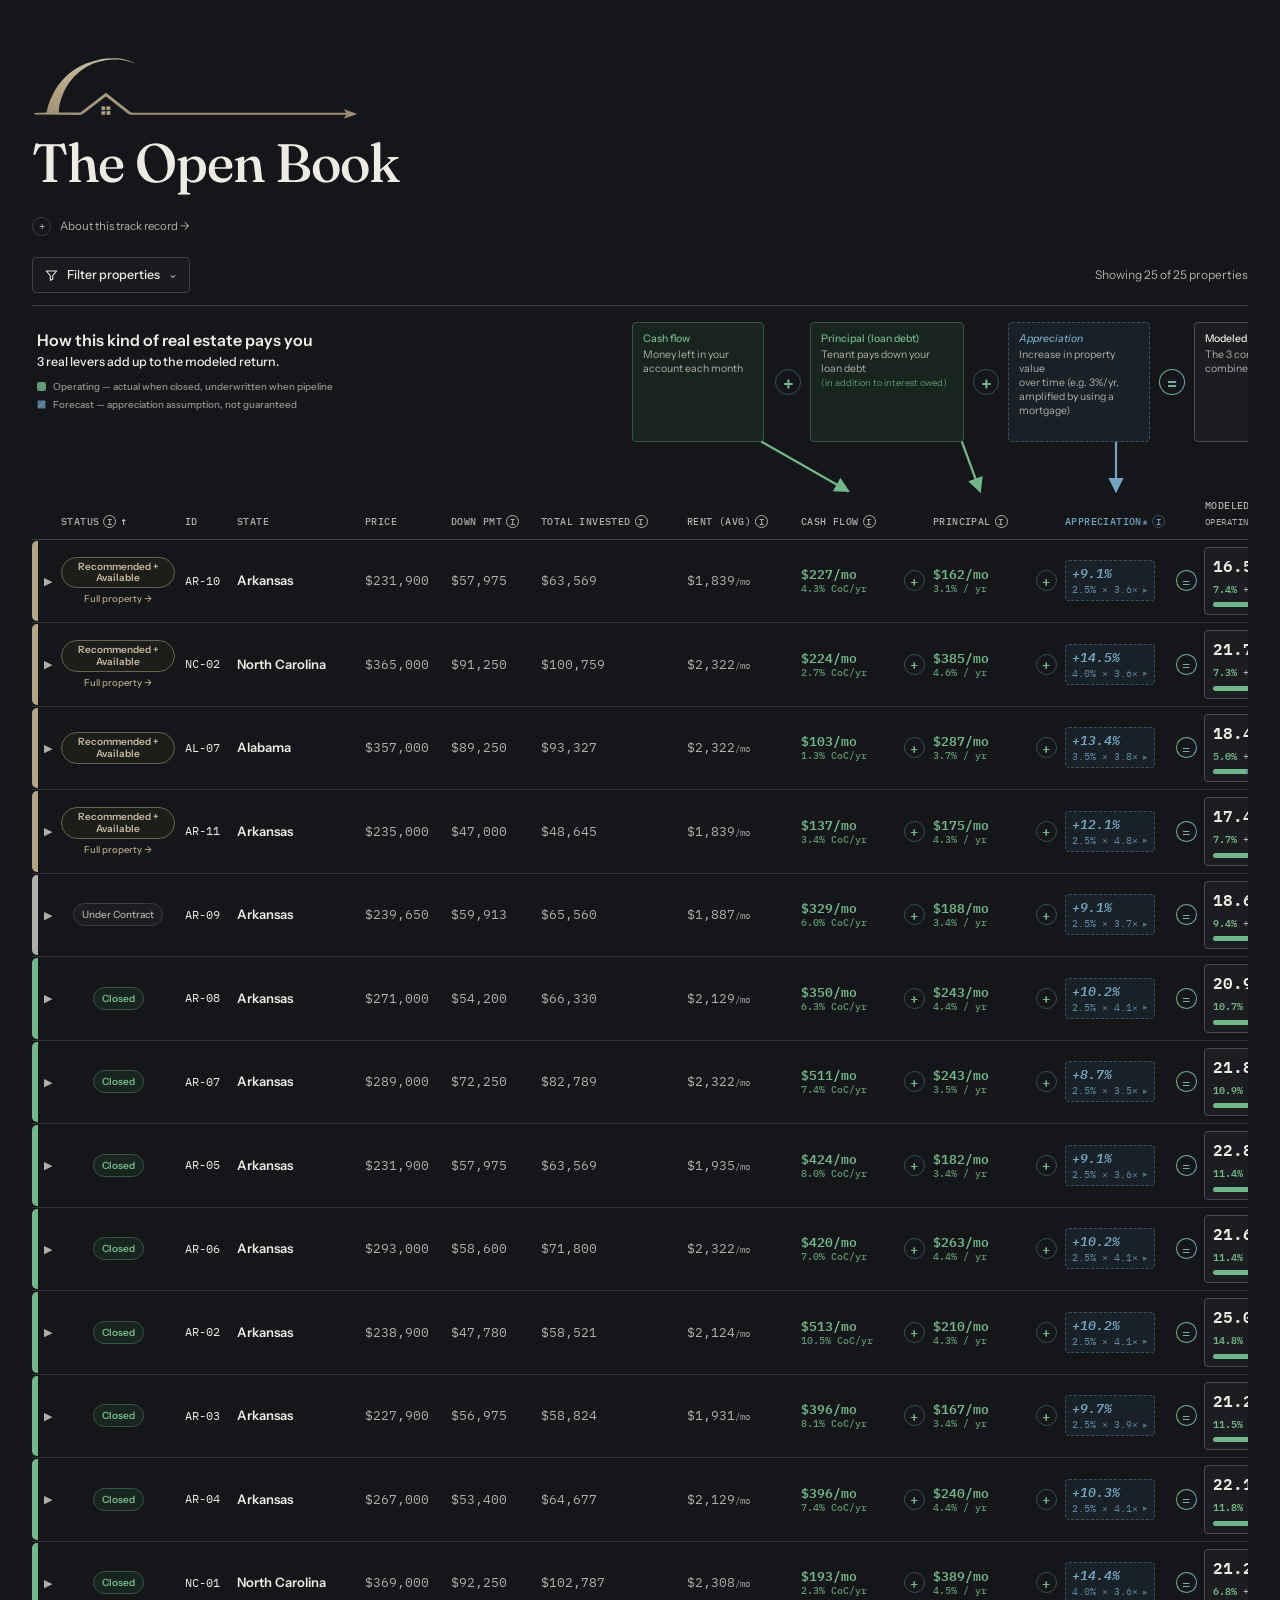
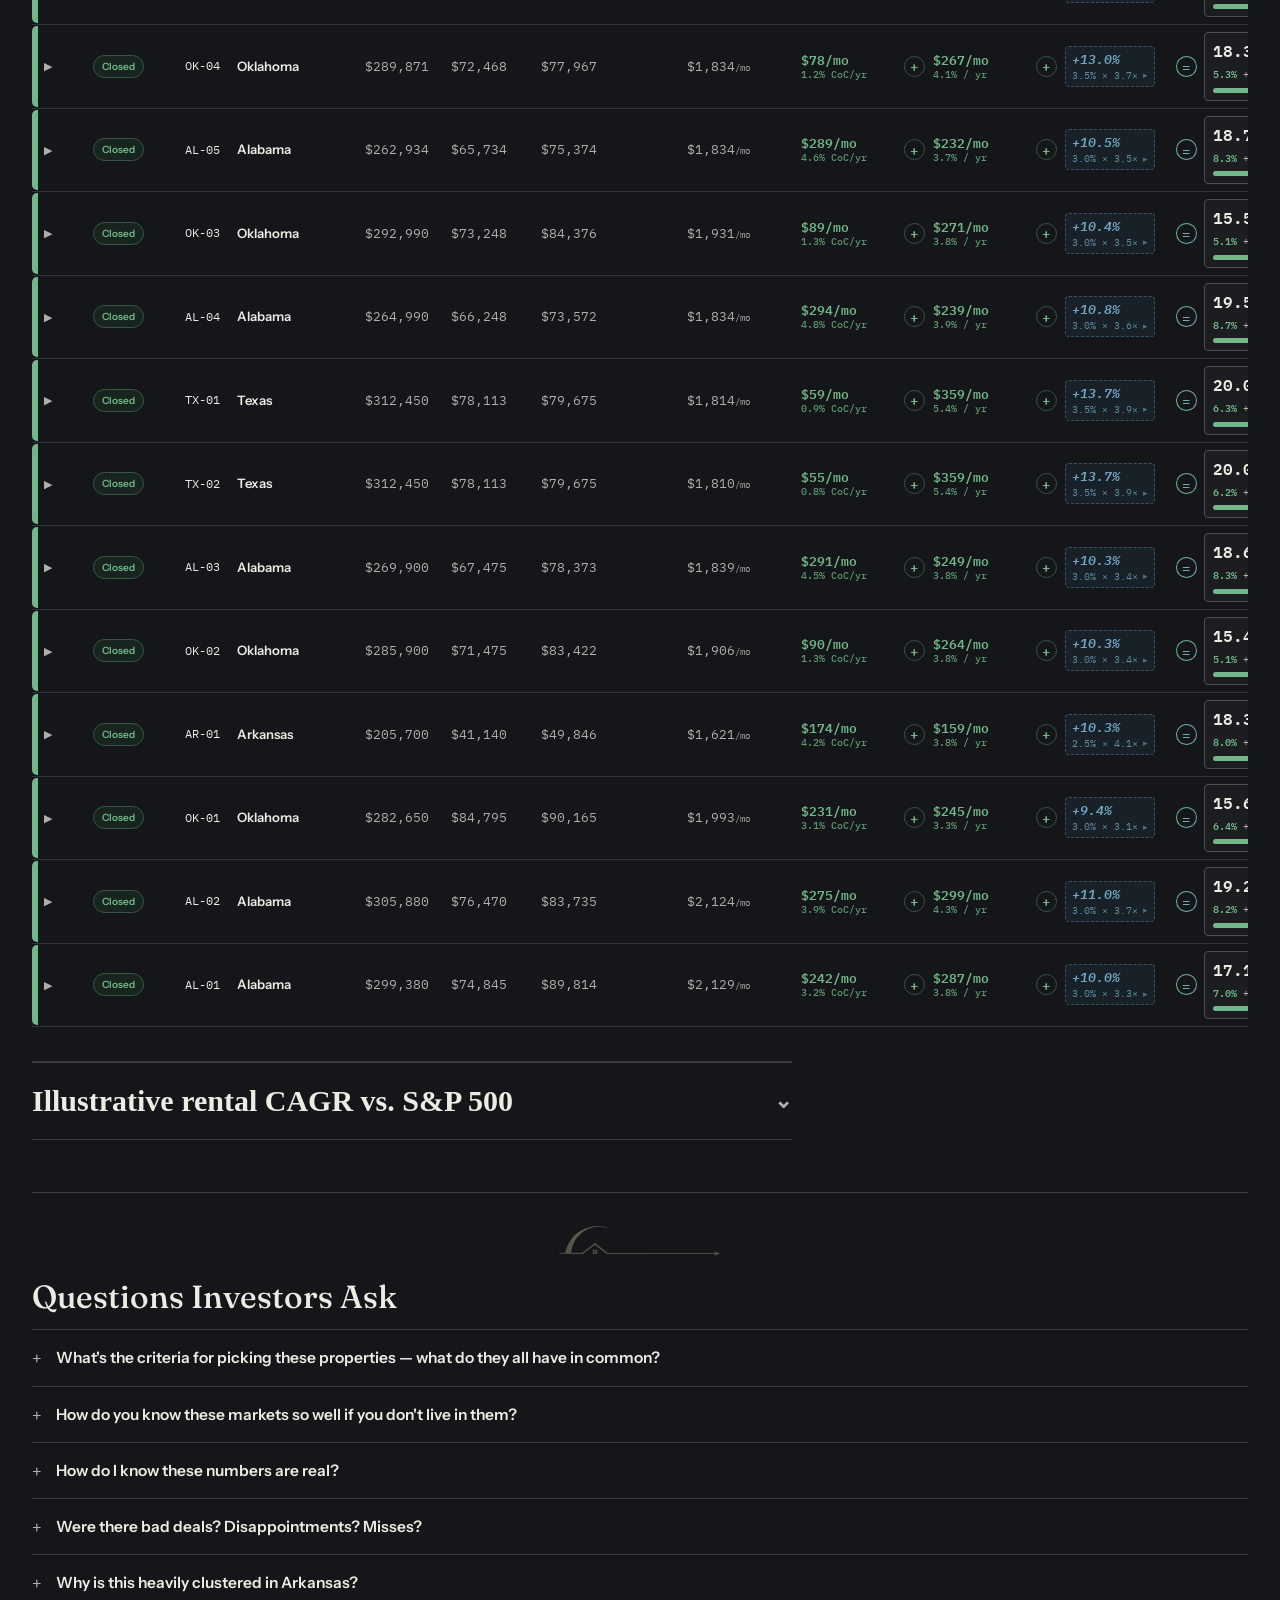
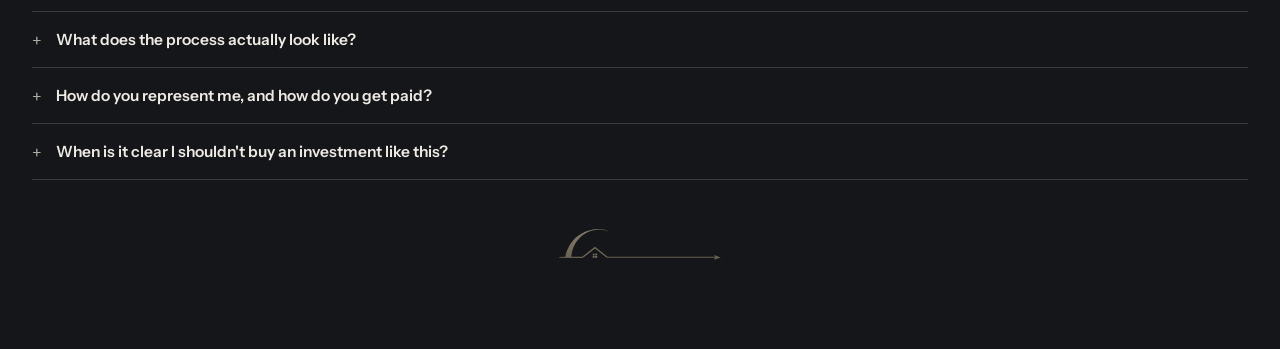
==== commit 9f56bd37: "Use spreadsheet AO for displayed modeled return" ====
--- a/index.html
+++ b/index.html
@@ -2989,11 +2989,10 @@
     ? apprPct * effectiveLeverage
     : NaN;
 
-  // Keep Modeled Return internally consistent with the components shown on the
-  // website: operating return + principal paydown + modeled appreciation.
-  const totalReturn = [coc, principalPct, apprContribution].every(Number.isFinite)
-    ? coc + principalPct + apprContribution
-    : NaN;
+  // The displayed Modeled Return is authoritative from the spreadsheet's
+  // "Total returns this year" column (AO). Component calculations remain here
+  // only for the visual operating/principal/appreciation breakdown.
+  const totalReturn = num(row["Total returns this year"]);
 
   return {
     date, label,
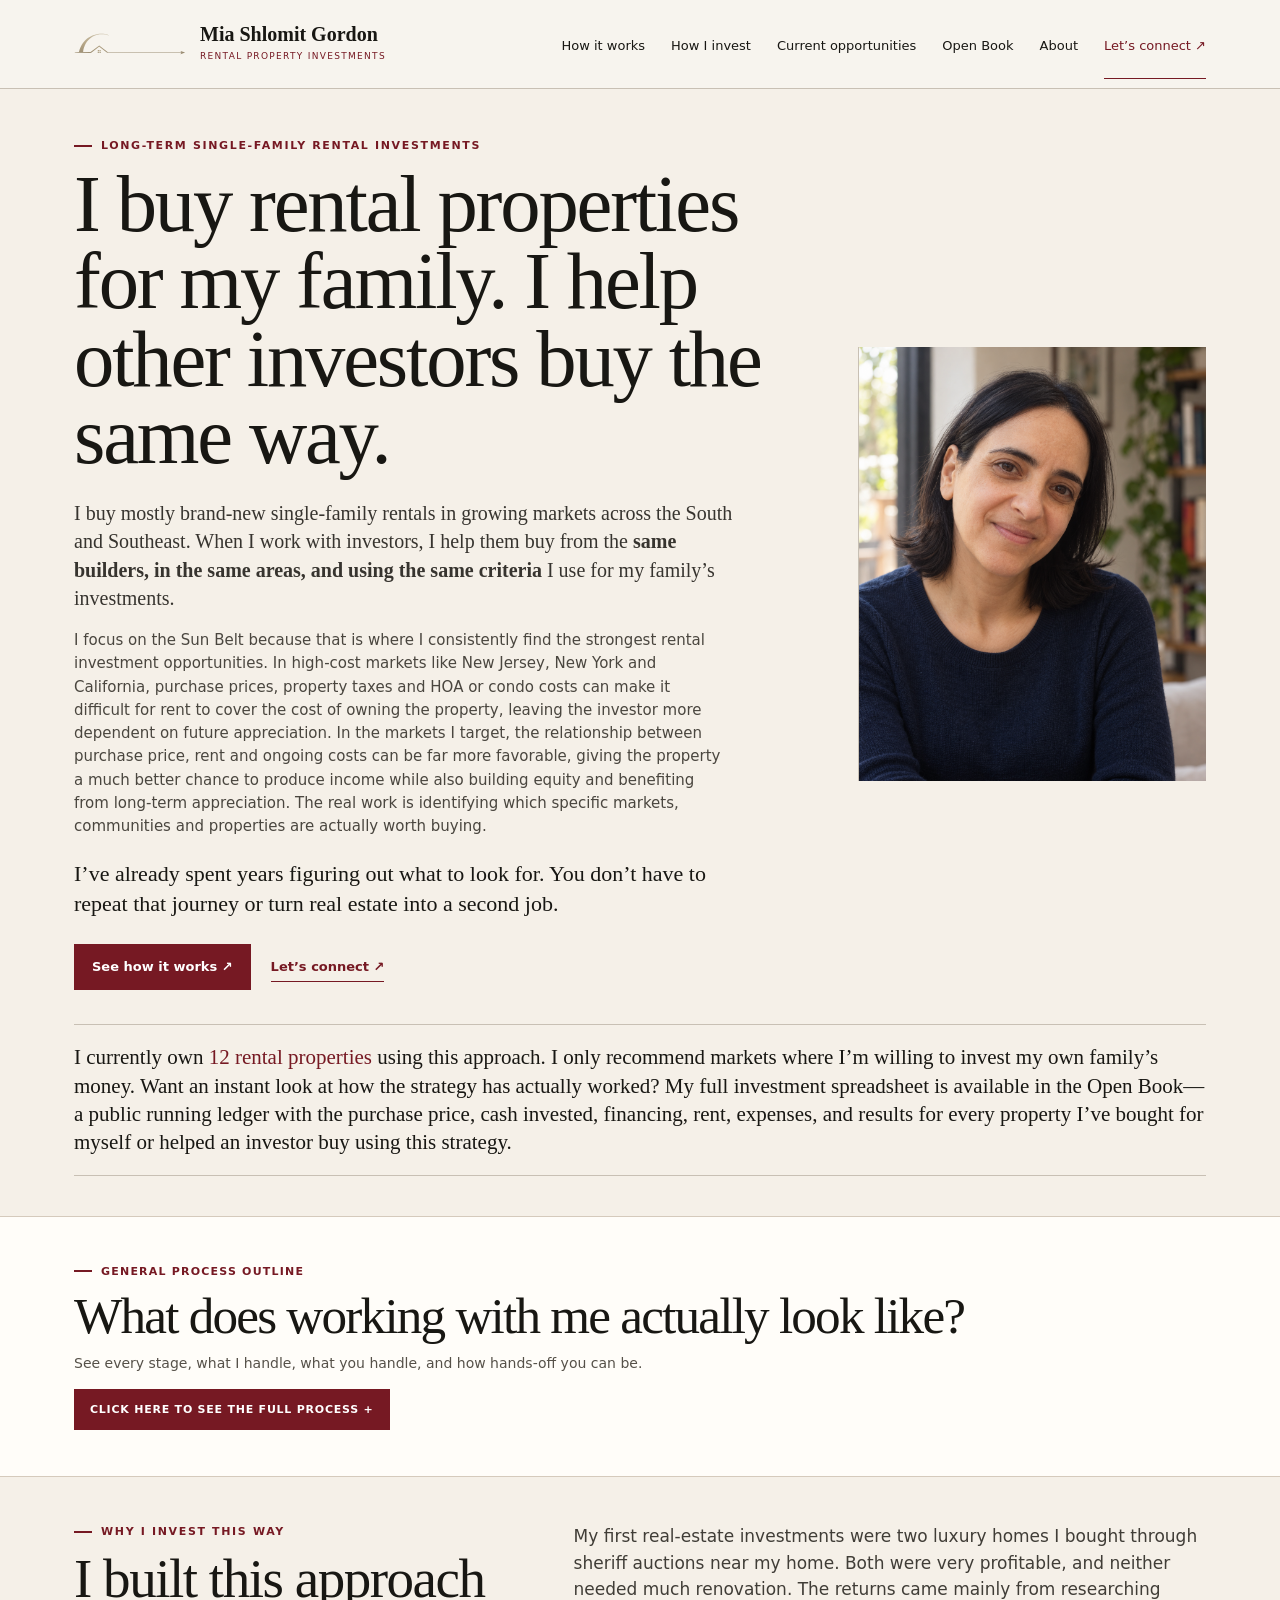
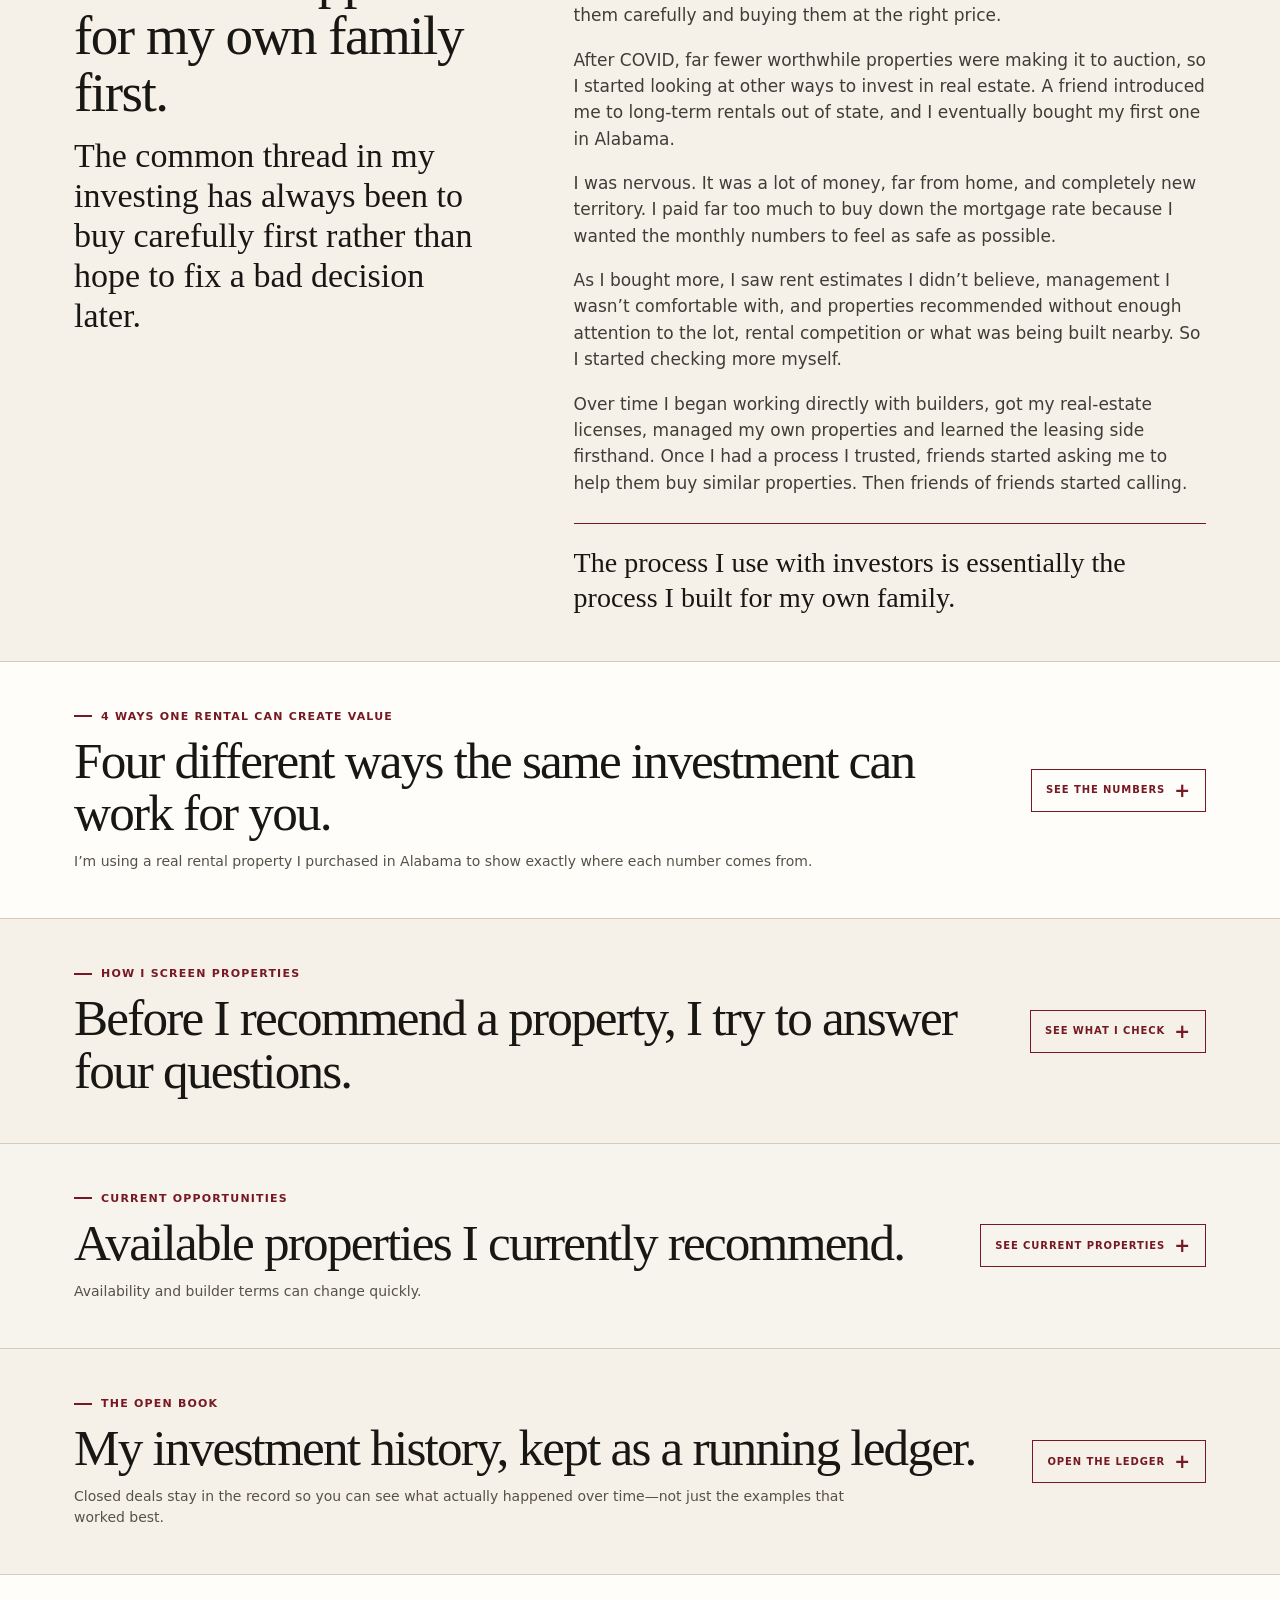
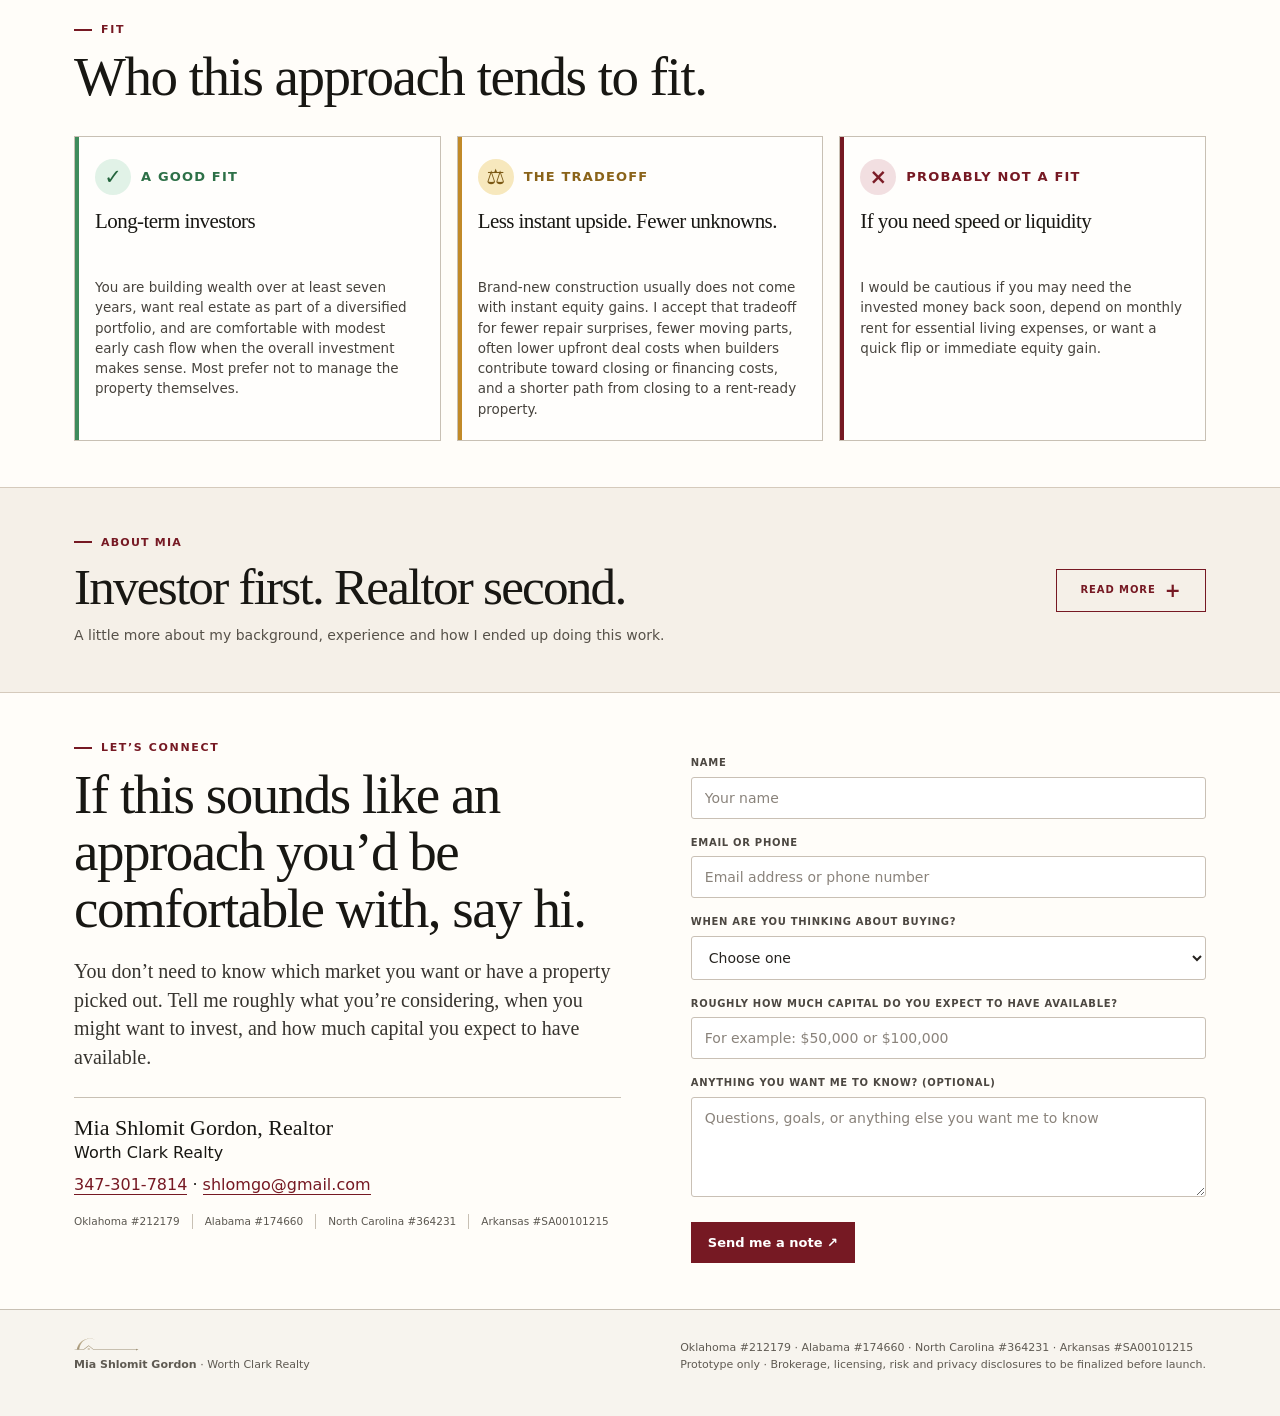
==== commit e9e0930b: "Launch V30 homepage with working navigation and email contact path" ====
--- a/index.html
+++ b/index.html
@@ -1,4184 +1,2745 @@
 <!DOCTYPE html>
+
 <html lang="en">
 <head>
-<meta charset="UTF-8">
-<meta name="viewport" content="width=device-width, initial-scale=1.0">
-<title>The Open Book — Portfolio Track Record</title>
-<link rel="preconnect" href="https://fonts.googleapis.com">
-<link href="https://fonts.googleapis.com/css2?family=Fraunces:opsz,wght@9..144,400;9..144,500;9..144,600&family=IBM+Plex+Sans:wght@400;500;600&family=IBM+Plex+Mono:wght@400;500;600&display=swap" rel="stylesheet">
+<meta charset="utf-8"/>
+<meta content="width=device-width, initial-scale=1" name="viewport"/>
+<title>Mia Shlomit Gordon — Rental Property Investments</title>
 <style>
-  :root{
-  --bg:#141619;
-  --text-primary:#EEEAE4;
-  --text-secondary:#B2AEAA;
-  --actual-primary:#72B789;
-  --actual-secondary:#5E9872;
-  --actual-fill:#18251E;
-  --actual-border:#355646;
-  --forecast-primary:#72A5C2;
-  --forecast-secondary:#608AA2;
-  --forecast-fill:#182127;
-  --forecast-border:#385266;
-  --status-fill:#1B1D20;
-  --status-text:#B2AEAA;
-  --status-border:#3A3D42;
-  --radius:2px;
-}
-  *{box-sizing:border-box;}
-  html,body{margin:0;padding:0;}
-  body{
-    background:var(--bg);
-    color:var(--text-primary);
-    font-family:'Instrument Sans', sans-serif;
-    -webkit-font-smoothing:antialiased;
-    line-height:1.5;
-  }
-  html,body{max-width:100%;}
-  .page{max-width:1380px;margin:0 auto;padding:56px 32px 80px;}
-
-  /* ---------- Masthead ---------- */
-  h1{
-    font-family:'Fraunces',serif;
-    font-weight:500;
-    font-size:clamp(34px,5vw,54px);
-    line-height:1.05;
-    margin:0 0 18px;
-    color:#EEEAE4;
-  }
-  .lede{
-    font-size:17px;
-    max-width:660px;
-    color:#B2AEAA;
-    margin:0 0 40px;
-  }
-  .lede b{color:var(--text-primary);font-weight:600;}
-
-  .masthead-disclosure{
-    max-width:760px;
-    margin:0 0 14px;
-  }
-  .masthead-disclosure > summary{
-    cursor:pointer;
-    list-style:none;
-    display:flex;
-    align-items:center;
-    gap:9px;
-    width:max-content;
-    max-width:100%;
-    color:#B2AEAA;
-    font-family:'IBM Plex Mono',monospace;
-    font-size:11.5px;
-    letter-spacing:.02em;
-    padding:7px 0;
-    user-select:none;
-  }
-  .masthead-disclosure > summary::-webkit-details-marker{display:none;}
-  .masthead-disclosure > summary::before{
-    content:'+';
-    display:inline-flex;
-    align-items:center;
-    justify-content:center;
-    width:17px;
-    height:17px;
-    border:1px solid var(--status-border);
-    border-radius:50%;
-    color:var(--text-secondary);
-    font-size:12px;
-    line-height:1;
-    flex:0 0 auto;
-  }
-  .masthead-disclosure[open] > summary::before{content:'−';}
-  .masthead-disclosure[open] > summary{color:var(--text-primary);}
-  .masthead-disclosure .lede{
-    max-width:660px;
-    margin:6px 0 22px;
-  }
-  .methodology-disclosure > summary{
-    width:100%;
-    border:1px solid var(--status-border);
-    border-left:3px solid var(--text-secondary);
-    background:rgba(168,166,160,.05);
-    padding:9px 12px;
-  }
-  .methodology-disclosure[open] > summary{
-    border-bottom-color:transparent;
-    margin-bottom:0;
-  }
-  .methodology-disclosure .ledger-note{
-    margin:0;
-    border-top:0;
-  }
-
-  /* ---------- Ledger note (assumptions) ---------- */
-  .ledger-note{
-    border:1px solid var(--status-border);
-    border-left:3px solid var(--text-secondary);
-    padding:20px 24px;
-    margin-bottom:20px;
-    background:rgba(168,166,160,0.05);
-    font-size:14.5px;
-    line-height:1.6;
-    color:#B2AEAA;
-  }
-  .ledger-note strong{color:var(--text-primary);}
-  .ledger-note p{max-width:760px;margin:0 0 12px;}
-  .ledger-note p:last-child{margin-bottom:0;}
-  .ledger-note .label{
-    font-family:'IBM Plex Mono',monospace;
-    font-size:11px;
-    letter-spacing:.1em;
-    text-transform:uppercase;
-    color:var(--text-secondary);
-    display:block;
-    margin-bottom:10px;
-  }
-  details.methodology-more{margin-top:12px;}
-  details.methodology-more summary{
-    cursor:pointer;
-    color:var(--text-secondary);
-    font-family:'IBM Plex Mono',monospace;
-    font-size:12px;
-    letter-spacing:.03em;
-    list-style:none;
-  }
-  details.methodology-more summary::-webkit-details-marker{display:none;}
-  details.methodology-more[open] summary{margin-bottom:12px;}
-  .methodology-more-body p{max-width:760px;margin:0 0 12px;}
-  .methodology-more-body p:last-child{margin-bottom:0;}
-
-  /* ---------- Legend (actual vs predicted) ---------- */
-  .legend-row{
-    display:flex;
-    flex-wrap:wrap;
-    gap:10px 28px;
-    align-items:center;
-    margin-bottom:28px;
-    font-family:'IBM Plex Mono',monospace;
-    font-size:12px;
-    color:#B2AEAA;
-  }
-  .legend-swatch{display:inline-flex;align-items:center;gap:8px;}
-  .legend-dot{width:11px;height:11px;border-radius:2px;flex-shrink:0;}
-  .legend-dot.actual{background:var(--actual-primary);}
-  .legend-dot.predicted{
-    background:repeating-linear-gradient(135deg, var(--forecast-primary), var(--forecast-primary) 2px, rgba(114,165,194,0.3) 2px, rgba(114,165,194,0.3) 4px);
-    border:1px solid var(--forecast-primary);
-  }
-  .click-hint{
-    font-family:'IBM Plex Mono',monospace;
-    font-size:12px;
-    color:var(--text-secondary);
-    margin:-16px 0 24px;
-  }
-
-  /* ---------- Controls ---------- */
-  .controls{
-    display:flex;
-    flex-wrap:wrap;
-    gap:24px;
-    align-items:flex-end;
-    margin-bottom:22px;
-    padding-bottom:22px;
-    border-bottom:1px solid var(--status-border);
-  }
-  .control-group{display:flex;flex-direction:column;gap:8px;}
-  .control-label{
-    font-family:'IBM Plex Mono',monospace;
-    font-size:10.5px;
-    letter-spacing:.1em;
-    text-transform:uppercase;
-    color:var(--text-secondary);
-  }
-  .chips{display:flex;flex-wrap:wrap;gap:6px;}
-  .chip{
-    font-family:'IBM Plex Mono',monospace;
-    font-size:12px;
-    padding:6px 11px;
-    border:1px solid var(--status-border);
-    border-radius:100px;
-    background:transparent;
-    color:var(--text-secondary);
-    font-weight:400;
-    cursor:pointer;
-    transition:all .15s ease;
-  }
-  .chip:hover{border-color:rgba(168,166,160,.65);color:#B2AEAA;}
-  .chip.active{
-    background:rgba(168,166,160,.10);
-    border-color:rgba(168,166,160,.55);
-    color:#B2AEAA;
-    font-weight:500;
-  }
-  select#sortSelect{
-    font-family:'IBM Plex Mono',monospace;
-    font-size:12.5px;
-    background:var(--bg);
-    color:var(--text-primary);
-    border:1px solid var(--status-border);
-    padding:8px 12px;
-    border-radius:2px;
-    min-width:230px;
-  }
-  .count-note{
-    margin-left:auto;
-    font-family:'IBM Plex Mono',monospace;
-    font-size:12px;
-    color:var(--text-secondary);
-    align-self:flex-end;
-    padding-bottom:9px;
-  }
-
-  /* ---------- Table ---------- */
-  .table-wrap{width:100%;overflow-x:auto;-webkit-overflow-scrolling:touch;margin-bottom:8px;}
-  table{width:100%;border-collapse:collapse;min-width:1290px;table-layout:fixed;}
-
-  /* ---------- How real estate pays you ---------- */
-  thead .payoff-intro-row th,
-  thead .payoff-box-row th{
-    border-bottom:0;
-    text-transform:none;
-    letter-spacing:normal;
-    overflow:visible;
-  }
-  thead .payoff-intro-row th{
-    padding:0 5px 12px;
-  }
-  thead .payoff-box-row th{
-    position:relative;
-    padding:0 0 20px;
-    vertical-align:top;
-  }
-  .payoff-copy{
-    text-align:left;
-    font-family:'Instrument Sans',sans-serif;
-  }
-  .payoff-title{
-    font-size:15px;
-    line-height:1.25;
-    font-weight:600;
-    color:var(--text-primary);
-  }
-  .payoff-subtitle{
-    margin-top:2px;
-    font-size:12px;
-    line-height:1.3;
-    color:var(--text-secondary);
-  }
-  .payoff-card{
-    position:relative;
-    width:calc(100% - 10px);
-    min-height:78px;
-    margin:0 5px;
-    padding:8px 7px 9px;
-    border-radius:8px;
-    box-sizing:border-box;
-    text-align:left;
-    font-family:'Instrument Sans',sans-serif;
-    font-size:10.5px;
-    line-height:1.32;
-    font-weight:400;
-  }
-  .payoff-card.cash,
-  .payoff-card.principal{
-    background:rgba(114,183,137,.12);
-    border:1px solid rgba(114,183,137,.38);
-  }
-  .payoff-card.appreciation{
-    background:rgba(114,165,194,.09);
-    border:1px dashed rgba(114,165,194,.70);
-  }
-  .payoff-card.modeled{
-    background:rgba(168,166,160,.06);
-    border:1px solid rgba(168,166,160,.28);
-  }
-  .payoff-card-name{
-    display:block;
-    margin-bottom:2px;
-    font-size:10.5px;
-    line-height:1.25;
-    font-weight:500;
-  }
-  .payoff-card.cash .payoff-card-name,
-  .payoff-card.principal .payoff-card-name{color:#72B789;}
-  .payoff-card.appreciation .payoff-card-name{color:#72A5C2;font-style:italic;}
-  .payoff-card.modeled .payoff-card-name{color:var(--text-primary);}
-  .payoff-card-copy{color:#B2AEAA;}
-  .payoff-card.appreciation .payoff-card-copy{color:#608AA2;}
-  .payoff-mini-bars{
-    display:inline-flex;
-    align-items:center;
-    gap:3px;
-    margin-right:4px;
-    vertical-align:1px;
-  }
-  .payoff-mini-bars i{display:block;width:6px;height:6px;border-radius:1px;}
-  .payoff-mini-bars .actual{background:#72B789;}
-  .payoff-mini-bars .forecast{background:#72A5C2;}
-  .payoff-op{
-    position:absolute;
-    right:-15px;
-    top:30px;
-    z-index:3;
-    width:20px;
-    height:20px;
-    border-radius:50%;
-    border:1px solid var(--status-border);
-    background:var(--bg);
-    color:#B2AEAA;
-    display:flex;
-    align-items:center;
-    justify-content:center;
-    font-family:'IBM Plex Mono',monospace;
-    font-size:12px;
-    line-height:1;
-  }
-  .payoff-arrow{
-    position:absolute;
-    left:50%;
-    bottom:-17px;
-    width:0;
-    height:0;
-    transform:translateX(-50%);
-    border-left:5px solid transparent;
-    border-right:5px solid transparent;
-    border-top:5px solid currentColor;
-  }
-  .payoff-card.cash .payoff-arrow,
-  .payoff-card.principal .payoff-arrow{color:#72B789;}
-  .payoff-card.appreciation .payoff-arrow{color:#72A5C2;}
-  .payoff-card.modeled .payoff-arrow{color:#B2AEAA;}
-  .table-scroll-hint{
-    display:none;
-    font-family:'IBM Plex Mono',monospace;
-    font-size:11px;
-    color:var(--text-secondary);
-    margin:0 0 8px;
-  }
-  @media (max-width:1400px){
-    .table-scroll-hint{display:block;}
-  }
-  @media (max-width:760px){
-    .table-scroll-hint{display:none;}
-  }
-  /* Explicit, deliberate widths for every column (used with table-layout:fixed
-     below) so each one is sized to what its header and values actually need,
-     instead of being left to the browser's auto-layout guesswork. */
-  th.chevron-col,td.chevron-col{width:24px;}
-  th.id-col,td.id-col{width:52px;white-space:nowrap;}
-  th.state-col,td.state-col{width:128px;}
-  th.status-col,td.status-col{width:124px;}
-  th.price-col,td.price-col{width:86px;}
-  th.down-col,td.down-col{width:90px;}
-  th.invested-col,td.invested-col{width:146px;}
-  th.rent-col,td.rent-col{width:114px;}
-  th.cash-return-col,td.cash-return-col{width:114px;}
-  th.principal-return-col,td.principal-return-col{width:110px;}
-  th.appreciation-col,td.appreciation-col{width:140px;}
-  th.modeled-return-col,td.modeled-return-col{width:154px;}
-  .num,
-  .property-id,
-  td[data-numeric="true"]{white-space:nowrap;}
-  thead th{
-    text-align:left;
-    vertical-align:bottom;
-    font-family:'IBM Plex Mono',monospace;
-    font-size:10px;
-    letter-spacing:.04em;
-    text-transform:uppercase;
-    color:var(--text-secondary);
-    font-weight:500;
-    padding:0 8px 10px 5px;
-    border-bottom:1px solid var(--status-border);
-    white-space:normal;
-    overflow-wrap:break-word;
-  }
-  thead th.th-predicted{color:var(--forecast-primary);}
-  thead th .th-inner{display:flex;align-items:center;gap:5px;}
-  tbody td{
-    padding:10px 5px;
-    border-bottom:1px solid rgba(58,63,71,.6);
-    font-size:13px;
-    vertical-align:middle;
-  }
-  tbody tr.data-row{cursor:pointer;transition:background .12s ease;}
-  tbody tr.data-row:hover{background:rgba(168,166,160,0.06);}
-  .num{font-family:'IBM Plex Mono',monospace;white-space:nowrap;}
-  .num-muted{color:#B2AEAA;font-weight:400;}
-  .num-mid{color:var(--actual-primary);font-weight:600;}
-  .return-pair{
-    display:flex;
-    flex-direction:column;
-    align-items:flex-start;
-    gap:1px;
-    line-height:1.18;
-    font-family:'IBM Plex Mono',monospace;
-  }
-  .return-pair .rp-month{
-    color:var(--actual-primary);
-    font-size:13px;
-    font-weight:600;
-    white-space:nowrap;
-  }
-  .return-pair .rp-year{
-    color:rgba(114,183,137,.78);
-    font-size:9.5px;
-    font-weight:500;
-    white-space:nowrap;
-  }
-  .th-title-row{
-    display:flex;
-    align-items:center;
-    flex-wrap:nowrap;
-    gap:4px;
-    white-space:nowrap;
-  }
-  .th-unit-sub{
-    display:block;
-    margin-top:4px;
-    font-size:8.5px;
-    line-height:1.15;
-    letter-spacing:.04em;
-    color:var(--text-secondary);
-    font-weight:400;
-    white-space:nowrap;
-  }
-  .state-cell{font-weight:600;}
-  .id-cell{font-family:'IBM Plex Mono',monospace;font-size:12px;color:var(--text-secondary);white-space:nowrap;}
-  .status-badge{
-    font-family:'IBM Plex Mono',monospace;
-    font-size:10.5px;
-    padding:3px 8px;
-    border-radius:100px;
-    display:inline-block;
-    white-space:nowrap;
-  }
-  .status-closed{background:rgba(114,183,137,0.16);color:var(--actual-primary);border:1px solid rgba(114,183,137,0.4);}
-  .status-under_contract{background:rgba(168,166,160,0.16);color:var(--text-secondary);border:1px solid rgba(168,166,160,0.4);}
-  .status-proposed{background:rgba(255,255,255,0.06);color:var(--text-secondary);border:1px solid var(--status-border);}
-  .property-page-link,
-  .mp-property-page-link{
-    color:var(--text-secondary);
-    font-family:'IBM Plex Mono',monospace;
-    text-decoration:none;
-    white-space:nowrap;
-  }
-  .property-page-link{display:block;width:max-content;margin-top:5px;font-size:9.5px;line-height:1.25;}
-  .mp-property-page-link{display:inline-block;margin:5px 0 2px;font-size:11px;}
-  .property-page-link:hover,.mp-property-page-link:hover{text-decoration:underline;color:#B2AEAA;}
-  .chevron{
-    display:inline-block;
-    transition:transform .15s ease;
-    color:var(--text-secondary);
-    font-size:11px;
-    width:14px;
-  }
-  tr.data-row.open .chevron{transform:rotate(90deg);color:var(--text-secondary);}
-
-  /* info + formula tooltips */
-  .info-dot,
-  .fx-dot{
-    background:none;
-    font-family:'IBM Plex Mono',monospace;
-    line-height:1;
-    display:inline-flex;
-    align-items:center;
-    justify-content:center;
-    cursor:help;
-    position:relative;
-    flex-shrink:0;
-    vertical-align:middle;
-  }
-  .info-dot{
-    width:13px;height:13px;border-radius:50%;
-    border:1px solid var(--text-secondary);
-    color:var(--text-secondary);
-    font-size:9px;
-  }
-  .fx-dot{
-    min-width:19px;height:13px;
-    padding:0 3px;
-    margin-left:3px;
-    border:1px solid rgba(168,166,160,.58);
-    border-radius:2px;
-    color:var(--text-secondary);
-    font-size:8.5px;
-    letter-spacing:-.02em;
-    text-transform:none;
-  }
-  th.th-predicted .info-dot{border-color:var(--forecast-primary);color:var(--forecast-primary);}
-  th.th-predicted .fx-dot{border-color:rgba(114,165,194,.7);color:var(--forecast-primary);}
-  .info-dot .tip,
-  .fx-dot .tip{
-    position:absolute;
-    bottom:calc(100% + 8px);
-    left:50%;
-    transform:translateX(-50%) translateY(4px);
-    width:250px;
-    background:var(--bg);
-    border:1px solid var(--text-secondary);
-    color:#B2AEAA;
-    font-family:'Instrument Sans',sans-serif;
-    font-size:12.5px;
-    line-height:1.45;
-    text-transform:none;
-    letter-spacing:normal;
-    padding:10px 12px;
-    border-radius:3px;
-    opacity:0;
-    visibility:hidden;
-    transition:opacity .15s ease, transform .15s ease;
-    z-index:80;
-    white-space:normal;
-    pointer-events:none;
-    box-shadow:0 8px 24px rgba(0,0,0,.4);
-    font-weight:400;
-  }
-  .fx-dot .tip{
-    width:285px;
-    border-color:rgba(168,166,160,.8);
-  }
-  th.th-predicted .info-dot .tip,
-  th.th-predicted .fx-dot .tip{border-color:var(--forecast-primary);}
-  .info-dot:hover .tip,.info-dot:focus .tip,.info-dot.open .tip,
-  .fx-dot:hover .tip,.fx-dot:focus .tip,.fx-dot.open .tip{
-    opacity:1;visibility:visible;transform:translateX(-50%) translateY(0);
-  }
-  .tip .tip-label{
-    display:block;
-    margin-bottom:4px;
-    font-family:'IBM Plex Mono',monospace;
-    font-size:9.5px;
-    letter-spacing:.08em;
-    text-transform:uppercase;
-    color:var(--text-secondary);
-  }
-  th.th-predicted .tip .tip-label{color:var(--forecast-primary);}
-
-
-  /* Column-header help bubbles open DOWNWARD. The table lives inside an
-     overflow-x:auto scroller, so bubbles positioned above the header are
-     clipped at the scroller's top edge. Opening them into the table keeps
-     them fully visible without changing the horizontal-scroll behavior. */
-  .table-wrap thead .info-dot .tip,
-  .table-wrap thead .fx-dot .tip{
-    top:calc(100% + 8px);
-    bottom:auto;
-    transform:translateX(-50%) translateY(-4px);
-  }
-  .table-wrap thead .info-dot:hover .tip,
-  .table-wrap thead .info-dot:focus .tip,
-  .table-wrap thead .info-dot.open .tip,
-  .table-wrap thead .fx-dot:hover .tip,
-  .table-wrap thead .fx-dot:focus .tip,
-  .table-wrap thead .fx-dot.open .tip{
-    transform:translateX(-50%) translateY(0);
-  }
-
-  /* Keep the bubbles inside the horizontal table viewport at the two edges. */
-  .table-wrap thead th:nth-child(-n+4) .info-dot .tip,
-  .table-wrap thead th:nth-child(-n+4) .fx-dot .tip{
-    left:0;
-    right:auto;
-    transform:translateX(0) translateY(-4px);
-  }
-  .table-wrap thead th:nth-child(-n+4) .info-dot:hover .tip,
-  .table-wrap thead th:nth-child(-n+4) .info-dot:focus .tip,
-  .table-wrap thead th:nth-child(-n+4) .info-dot.open .tip,
-  .table-wrap thead th:nth-child(-n+4) .fx-dot:hover .tip,
-  .table-wrap thead th:nth-child(-n+4) .fx-dot:focus .tip,
-  .table-wrap thead th:nth-child(-n+4) .fx-dot.open .tip{
-    transform:translateX(0) translateY(0);
-  }
-  .table-wrap thead th:nth-last-child(-n+2) .info-dot .tip,
-  .table-wrap thead th:nth-last-child(-n+2) .fx-dot .tip{
-    left:auto;
-    right:0;
-    transform:translateX(0) translateY(-4px);
-  }
-  .table-wrap thead th:nth-last-child(-n+2) .info-dot:hover .tip,
-  .table-wrap thead th:nth-last-child(-n+2) .info-dot:focus .tip,
-  .table-wrap thead th:nth-last-child(-n+2) .info-dot.open .tip,
-  .table-wrap thead th:nth-last-child(-n+2) .fx-dot:hover .tip,
-  .table-wrap thead th:nth-last-child(-n+2) .fx-dot:focus .tip,
-  .table-wrap thead th:nth-last-child(-n+2) .fx-dot.open .tip{
-    transform:translateX(0) translateY(0);
-  }
-
-  /* predicted appreciation cell */
-  .predicted-cell{
-    display:inline-flex;
-    flex-direction:column;
-    align-items:flex-start;
-    gap:1px;
-    padding:4px 16px 4px 6px;
-    border:1px dashed var(--forecast-primary);
-    border-radius:3px;
-    background:rgba(114,165,194,0.08);
-    line-height:1.3;
-    position:relative;
-    cursor:pointer;
-    transition:background .12s ease;
-  }
-  .predicted-cell:hover,.predicted-cell.open{background:rgba(114,165,194,0.18);}
-  .predicted-cell .pc-caret{
-    position:absolute;right:6px;bottom:5px;
-    font-size:9px;color:#608AA2;opacity:.75;
-    transition:transform .15s ease;
-  }
-  .predicted-cell.open .pc-caret{transform:rotate(90deg);}
-  .predicted-cell .pv{
-    font-family:'IBM Plex Mono',monospace;
-    font-weight:600;
-    font-style:italic;
-    color:var(--forecast-primary);
-    font-size:13px;
-    white-space:nowrap;
-  }
-  .predicted-cell .ps{
-    font-family:'IBM Plex Mono',monospace;
-    font-size:10px;
-    color:#608AA2;
-    white-space:nowrap;
-  }
-
-  /* modeled return: number + actual/forecast breakdown + bar */
-  .tr-wrap{display:flex;flex-direction:column;gap:3px;align-items:flex-start;}
-  .tr-num{font-family:'IBM Plex Mono',monospace;font-weight:600;font-size:15.5px;color:var(--text-primary);white-space:nowrap;}
-  .tr-modeled-label{
-    font-family:'IBM Plex Mono',monospace;
-    font-size:8.5px;
-    letter-spacing:.08em;
-    text-transform:uppercase;
-    color:var(--text-secondary);
-  }
-  .tr-split{
-    font-family:'IBM Plex Mono',monospace;
-    font-size:9.5px;
-    white-space:nowrap;
-    margin-top:1px;
-  }
-  .tr-split .tr-a-num{color:var(--actual-primary);font-weight:600;}
-  .tr-split .tr-a-word{color:rgba(114,183,137,.65);}
-  .tr-split .tr-plus{color:var(--text-secondary);}
-  .tr-split .tr-f-num{color:var(--forecast-primary);font-weight:600;}
-  .tr-split .tr-f-word{color:rgba(114,165,194,.7);}
-  .tr-bar{width:68px;height:5px;border-radius:3px;overflow:hidden;display:flex;background:rgba(255,255,255,0.06);margin-top:2px;}
-  .tr-actual{height:100%;background:var(--actual-primary);}
-  .tr-predicted{
-    height:100%;
-    background:repeating-linear-gradient(135deg, var(--forecast-primary), var(--forecast-primary) 2px, rgba(114,165,194,0.35) 2px, rgba(114,165,194,0.35) 4px);
-  }
-  .th-modeled-sub{
-    display:block;
-    font-family:'IBM Plex Mono',monospace;
-    font-size:9px;
-    letter-spacing:.05em;
-    text-transform:uppercase;
-    color:var(--forecast-primary);
-    font-weight:400;
-    margin-top:2px;
-  }
-
-  /* ---------- Frozen desktop table header ---------- */
-  .desktop-table{position:relative;}
-  .sticky-table-header{
-    position:fixed;
-    top:0;
-    left:0;
-    z-index:60;
-    width:0;
-    visibility:hidden;
-    opacity:0;
-    pointer-events:none;
-    background:var(--bg);
-    box-shadow:0 1px 0 var(--status-border),0 8px 14px rgba(20,23,28,.28);
-    transition:opacity .10s ease;
-  }
-  .sticky-table-header.is-active{
-    visibility:visible;
-    opacity:1;
-  }
-  .sticky-table-header-viewport{
-    width:100%;
-    overflow:hidden;
-    background:var(--bg);
-  }
-  .sticky-table-header-table{
-    width:auto;
-    min-width:0;
-    table-layout:fixed;
-    border-collapse:collapse;
-    background:var(--bg);
-    transform:translateX(0);
-    will-change:transform;
-  }
-  .sticky-table-header thead th{
-    background:var(--bg);
-  }
-  /* The frozen header is a visual label clone only. Hide help controls there
-     so it never presents duplicate/non-semantic interactive controls. */
-  .sticky-table-header .info-dot,
-  .sticky-table-header .fx-dot{
-    display:none;
-  }
-  @media (max-width:760px){
-    .sticky-table-header{display:none !important;}
-  }
-
-  /* detail / ledger receipt row */
-  tr.detail-row{display:none;}
-  tr.detail-row.open{display:table-row;}
-  tr.detail-row td{padding:0;border-bottom:1px solid rgba(58,63,71,.6);}
-  .receipt{
-    background:rgba(0,0,0,.18);
-    padding:20px 28px 22px;
-    font-family:'IBM Plex Mono',monospace;
-    font-size:13px;
-  }
-  .receipt-title{
-    color:var(--text-secondary);
-    font-size:10.5px;
-    letter-spacing:.1em;
-    text-transform:uppercase;
-    margin-bottom:12px;
-  }
-  .receipt-sections{display:flex;flex-direction:column;gap:18px;}
-  .receipt-section{min-width:0;}
-  .receipt-section + .receipt-section{
-    padding-top:16px;
-    border-top:1px solid rgba(58,63,71,.72);
-  }
-  .receipt-section-title{
-    margin:0 0 9px;
-    font-family:'IBM Plex Mono',monospace;
-    font-size:9.5px;
-    letter-spacing:.10em;
-    text-transform:uppercase;
-    color:var(--text-secondary);
-    font-weight:500;
-  }
-  .receipt-section-title.purchase{color:var(--text-secondary);}
-  .receipt-section-title.forecast{color:var(--forecast-primary);}
-  .receipt-grid{
-    display:grid;
-    grid-template-columns:repeat(4, minmax(0,1fr));
-    gap:8px 38px;
-  }
-  @media (max-width:1150px){
-    .receipt-grid{grid-template-columns:repeat(3,minmax(0,1fr));}
-  }
-  @media (max-width:850px){
-    .receipt-grid{grid-template-columns:repeat(2,minmax(0,1fr));}
-  }
-  @media (max-width:560px){
-    .receipt-grid{grid-template-columns:1fr;}
-  }
-  .mp-detail-section{margin-top:16px;}
-  .mp-detail-section:first-of-type{margin-top:10px;}
-  .mp-detail-section + .mp-detail-section{
-    padding-top:14px;
-    border-top:1px solid rgba(58,63,71,.72);
-  }
-  .mp-detail-section-title{
-    margin:0 0 5px;
-    font-family:'IBM Plex Mono',monospace;
-    font-size:9.5px;
-    letter-spacing:.10em;
-    text-transform:uppercase;
-    color:var(--text-secondary);
-  }
-  .mp-detail-section-title.purchase{color:var(--text-secondary);}
-  .mp-detail-section-title.forecast{color:var(--forecast-primary);}
-  .receipt-line{
-    display:flex;
-    align-items:flex-start;
-    gap:6px;
-    color:#B2AEAA;
-    border-bottom:1px dotted rgba(168,166,160,.35);
-    padding:3px 0;
-    min-width:0;
-  }
-  .receipt-line .rl-label{white-space:normal;overflow-wrap:break-word;}
-  .receipt-line .rl-fill{flex:1;min-width:8px;}
-  .receipt-line .rl-val{color:var(--text-primary);font-weight:500;white-space:nowrap;flex-shrink:0;}
-  .receipt-line.predicted-line{border-bottom:1px dashed rgba(114,165,194,.55);}
-  .receipt-line.predicted-line .rl-label{color:#608AA2;}
-  .receipt-line.predicted-line .rl-val{color:var(--forecast-primary);font-style:italic;}
-
-
-  /* ---------- Formula transparency / show-the-math ---------- */
-  .math-tools{
-    margin-top:16px;
-    padding-top:12px;
-    border-top:1px dotted rgba(168,166,160,.28);
-  }
-  .math-toggle{
-    appearance:none;
-    border:0;
-    background:none;
-    padding:0;
-    color:var(--text-secondary);
-    font-family:'IBM Plex Mono',monospace;
-    font-size:11.5px;
-    letter-spacing:.02em;
-    cursor:pointer;
-  }
-  .math-toggle:hover{text-decoration:underline;text-underline-offset:3px;}
-  .math-toggle .math-fx{
-    display:inline-block;
-    margin-left:5px;
-    padding:1px 4px;
-    border:1px solid rgba(168,166,160,.55);
-    border-radius:2px;
-    font-size:9px;
-    line-height:1.15;
-    text-decoration:none;
-  }
-  .math-panel{
-    display:none;
-    margin-top:14px;
-    max-width:920px;
-  }
-  .math-panel.open{display:block;}
-  .math-note{
-    margin:0 0 12px;
-    color:var(--text-secondary);
-    font-family:'Instrument Sans',sans-serif;
-    font-size:12px;
-    line-height:1.5;
-    max-width:760px;
-  }
-  .math-group-title{
-    margin:16px 0 7px;
-    font-family:'IBM Plex Mono',monospace;
-    font-size:9.5px;
-    letter-spacing:.09em;
-    text-transform:uppercase;
-    color:var(--text-secondary);
-  }
-  .math-item{
-    padding:10px 0;
-    border-top:1px solid rgba(58,63,71,.58);
-  }
-  .math-item:last-child{border-bottom:1px solid rgba(58,63,71,.58);}
-  .math-name{
-    color:var(--text-primary);
-    font-family:'Instrument Sans',sans-serif;
-    font-size:13px;
-    font-weight:600;
-    margin-bottom:2px;
-  }
-  .math-meaning{
-    color:#B2AEAA;
-    font-family:'Instrument Sans',sans-serif;
-    font-size:12.5px;
-    line-height:1.45;
-    margin-bottom:5px;
-  }
-  .math-formula,
-  .math-example{
-    font-family:'IBM Plex Mono',monospace;
-    font-size:11.5px;
-    line-height:1.55;
-    overflow-wrap:anywhere;
-  }
-  .math-formula{color:var(--text-secondary);}
-  .math-example{color:#B2AEAA;margin-top:2px;}
-  .math-example strong{color:var(--text-primary);font-weight:600;}
-  .math-kicker{color:var(--text-secondary);}
-  .math-item.predicted-math .math-name,
-  .math-item.predicted-math .math-kicker{color:var(--forecast-primary);}
-  .math-item.predicted-math{border-top-style:dashed;}
-  .mp-actions{flex-wrap:wrap;row-gap:10px;}
-  .mp-math-panel{margin-top:8px;}
-
-  /* ---------- Decline note ---------- */
-  .decline-note{
-    margin-top:26px;
-    font-size:14px;
-    color:#B2AEAA;
-    padding-top:18px;
-    border-top:1px solid var(--status-border);
-  }
-  .decline-note b{color:var(--text-primary);}
-  details.why{margin-top:10px;}
-  details.why summary{
-    cursor:pointer;
-    color:var(--text-secondary);
-    font-family:'IBM Plex Mono',monospace;
-    font-size:12.5px;
-    letter-spacing:.03em;
-  }
-  details.why[open] summary{margin-bottom:14px;}
-  .why-body{
-    font-size:13.5px;
-    color:#B2AEAA;
-    max-width:680px;
-  }
-  .why-body p{margin:0 0 12px;}
-  .why-body p:last-child{margin-bottom:0;}
-  .example-line{
-    font-family:'IBM Plex Mono',monospace;
-    font-size:13px;
-    color:#B2AEAA;
-    background:rgba(168,166,160,0.06);
-    border:1px solid var(--status-border);
-    border-left:3px solid var(--text-secondary);
-    padding:10px 14px;
-    margin:14px 0;
-    line-height:1.6;
-  }
-  .example-line div{margin:2px 0;}
-  .example-line .eq{color:var(--text-secondary);}
-  .why-conclusion{
-    margin:14px 0 0;
-    padding:12px 14px;
-    background:rgba(168,166,160,0.08);
-    border-left:3px solid var(--text-secondary);
-    font-size:13.5px;
-  }
-  .curve-wrap{margin:16px 0;}
-  .curve-caption{
-    font-family:'IBM Plex Mono',monospace;
-    font-size:10.5px;
-    color:var(--text-secondary);
-    letter-spacing:.04em;
-  }
-  .curve-method-note{
-    margin-top:8px;
-    max-width:680px;
-    font-family:'Instrument Sans',sans-serif;
-    font-size:11.5px;
-    line-height:1.5;
-    color:var(--text-secondary);
-  }
-
-  /* ---------- Leverage explainer ---------- */
-  .lev-wrap{margin:18px 0 6px;display:flex;flex-direction:column;gap:18px;}
-  .lev-row{display:flex;align-items:center;gap:16px;flex-wrap:wrap;}
-  .lev-label{width:150px;flex-shrink:0;font-size:13px;color:#B2AEAA;}
-  .lev-label b{color:var(--text-primary);display:block;font-size:13.5px;}
-  .lev-track{position:relative;height:22px;background:rgba(255,255,255,0.05);border-radius:2px;}
-  .lev-base{position:absolute;top:0;left:0;height:100%;background:rgba(168,166,160,0.18);border:1px solid rgba(168,166,160,0.4);border-radius:2px;box-sizing:border-box;}
-  .lev-gain{position:absolute;top:0;height:100%;background:var(--text-secondary);border-radius:0 2px 2px 0;}
-  .lev-tag{font-family:'IBM Plex Mono',monospace;font-size:12.5px;color:var(--text-secondary);white-space:nowrap;font-weight:600;}
-  .lev-tag span{color:var(--text-secondary);font-weight:400;}
-  .lev-punch{font-size:13.5px;color:#B2AEAA;max-width:680px;margin-top:2px;}
-  .lev-punch b{color:var(--text-primary);}
-  .lev-copy{font-size:13.5px;line-height:1.6;color:#B2AEAA;max-width:680px;margin:0 0 10px;}
-  .lev-copy b{color:var(--text-primary);}
-  .lev-driver{
-    display:inline-block;
-    font-family:'IBM Plex Mono',monospace;
-    font-size:12.5px;
-    color:var(--text-secondary);
-    border:1px solid rgba(168,166,160,.5);
-    background:rgba(168,166,160,.08);
-    border-radius:3px;
-    padding:6px 10px;
-    margin:2px 0 14px;
-  }
-
-  /* Close control for the appreciation-breakdown popover and the "why does
-     the return shrink" explainer — collapses the box and scrolls the view
-     back to the control that opened it. */
-  .close-box-btn{
-    appearance:none;
-    display:inline-flex;
-    align-items:center;
-    gap:5px;
-    background:none;
-    border:1px solid rgba(168,166,160,.5);
-    border-radius:3px;
-    color:var(--text-secondary);
-    font-family:'IBM Plex Mono',monospace;
-    font-size:11px;
-    letter-spacing:.02em;
-    padding:5px 10px;
-    cursor:pointer;
-    flex-shrink:0;
-    transition:background .12s ease, color .12s ease, border-color .12s ease;
-  }
-  .close-box-btn:hover{
-    background:rgba(168,166,160,.12);
-    color:#B2AEAA;
-    border-color:rgba(168,166,160,.8);
-  }
-  .lev-detail-head{
-    display:flex;
-    align-items:center;
-    justify-content:space-between;
-    gap:16px;
-    margin-bottom:12px;
-  }
-  .lev-detail-head .receipt-title{margin-bottom:0;}
-  .lev-detail-head.solo{justify-content:flex-end;}
-  .why-close-row{
-    display:flex;
-    margin-top:18px;
-    padding-top:14px;
-    border-top:1px dotted rgba(168,166,160,.28);
-  }
-
-  /* ---------- Mobile property list ---------- */
-  .mobile-property-list{display:none;}
-  .mp-card{
-    border-top:1px solid var(--status-border);
-    padding:18px 2px 20px;
-  }
-  .mp-card:last-child{border-bottom:1px solid var(--status-border);}
-  .mp-row1{display:flex;align-items:center;justify-content:space-between;gap:10px;}
-  .mp-state{font-family:'Instrument Sans',sans-serif;font-size:15px;font-weight:600;color:var(--text-primary);}
-  .mp-state .mp-id{font-family:'IBM Plex Mono',monospace;color:var(--text-secondary);}
-  .mp-state .mp-id-sep{color:var(--text-secondary);font-weight:400;}
-  .mp-row2{
-    font-family:'IBM Plex Mono',monospace;
-    font-size:11.5px;
-    color:var(--text-secondary);
-    margin-top:8px;
-  }
-  .mp-metrics{
-    display:grid;
-    grid-template-columns:1fr 1fr;
-    gap:10px 16px;
-    margin-top:14px;
-  }
-  .mp-metric-label{
-    font-family:'IBM Plex Mono',monospace;
-    font-size:9px;
-    letter-spacing:.08em;
-    text-transform:uppercase;
-    color:var(--text-secondary);
-    display:block;
-    margin-bottom:3px;
-  }
-  .mp-metric-val{
-    font-family:'IBM Plex Mono',monospace;
-    font-size:17px;
-    font-weight:600;
-    color:var(--actual-primary);
-  }
-  .mp-metric-sub{
-    display:block;
-    margin-top:2px;
-    font-family:'IBM Plex Mono',monospace;
-    font-size:10.5px;
-    color:rgba(114,183,137,.78);
-    white-space:nowrap;
-  }
-  .mp-modeled{
-    margin-top:14px;
-    display:flex;
-    align-items:baseline;
-    justify-content:space-between;
-    font-family:'IBM Plex Mono',monospace;
-  }
-  .mp-modeled-label{
-    font-size:10.5px;
-    letter-spacing:.06em;
-    text-transform:uppercase;
-    color:var(--text-secondary);
-  }
-  .mp-modeled-val{font-size:17px;font-weight:600;color:var(--text-primary);}
-  .mp-modeled-split{
-    font-family:'IBM Plex Mono',monospace;
-    font-size:11px;
-    margin-top:3px;
-  }
-  .mp-modeled-split .mp-a{color:var(--actual-primary);font-weight:600;}
-  .mp-modeled-split .mp-a-w{color:rgba(114,183,137,.65);}
-  .mp-modeled-split .mp-f{color:var(--forecast-primary);font-weight:600;}
-  .mp-modeled-split .mp-f-w{color:rgba(114,165,194,.7);}
-  .mp-bar{width:100%;max-width:180px;height:6px;border-radius:3px;overflow:hidden;display:flex;background:rgba(255,255,255,0.06);margin-top:8px;}
-  .mp-bar .tr-actual, .mp-bar .tr-predicted{height:100%;}
-  .mp-actions{
-    display:flex;
-    gap:22px;
-    margin-top:14px;
-  }
-  .mp-action{
-    font-family:'IBM Plex Mono',monospace;
-    font-size:11.5px;
-    background:none;
-    border:none;
-    padding:0;
-    cursor:pointer;
-  }
-  .mp-action.underwriting{color:var(--text-secondary);}
-  .mp-action.forecast{color:var(--forecast-primary);}
-  .mp-detail{display:none;margin-top:14px;font-family:'IBM Plex Mono',monospace;font-size:12.5px;}
-  .mp-detail.open{display:block;}
-  .mp-detail-line{
-    display:flex;
-    justify-content:space-between;
-    gap:10px;
-    border-bottom:1px dotted rgba(168,166,160,.35);
-    padding:6px 0;
-    color:#B2AEAA;
-  }
-  .mp-detail-line.predicted{border-bottom:1px dashed rgba(114,165,194,.55);}
-  .mp-detail-line.predicted .mp-dl-label{color:#608AA2;}
-  .mp-detail-line.predicted .mp-dl-val{color:var(--forecast-primary);font-style:italic;}
-  .mp-detail-line .mp-dl-val{color:var(--text-primary);font-weight:500;white-space:nowrap;}
-  .mp-lev .lev-label{width:auto;}
-  .mp-lev .lev-row{flex-direction:column;align-items:flex-start;gap:6px;}
-  .mp-lev .lev-track{width:100% !important;max-width:100%;}
-
-  /* ---------- FAQ ---------- */
-  .faq-section{
-    margin-top:52px;
-    padding-top:32px;
-    border-top:1px solid var(--status-border);
-  }
-  .faq-heading{
-    font-family:'Fraunces',serif;
-    font-weight:500;
-    font-size:clamp(24px,3vw,32px);
-    color:var(--text-primary);
-    margin:0 0 8px;
-  }
-  .faq-sub{
-    font-size:14px;
-    color:var(--text-secondary);
-    max-width:640px;
-    margin:0 0 28px;
-  }
-  details.faq-item{
-    border-top:1px solid var(--status-border);
-    padding:16px 0;
-  }
-  details.faq-item:last-child{border-bottom:1px solid var(--status-border);}
-  details.faq-item summary{
-    cursor:pointer;
-    list-style:none;
-    font-family:'Instrument Sans',sans-serif;
-    font-weight:600;
-    font-size:15.5px;
-    color:var(--text-primary);
-    display:flex;
-    align-items:baseline;
-    gap:10px;
-  }
-  details.faq-item summary::-webkit-details-marker{display:none;}
-  details.faq-item summary::before{
-    content:"+";
-    font-family:'IBM Plex Mono',monospace;
-    color:var(--text-secondary);
-    font-weight:400;
-    flex-shrink:0;
-    width:14px;
-  }
-  details.faq-item[open] summary::before{content:"–";}
-  details.faq-item[open] summary{margin-bottom:14px;}
-  .faq-body{
-    font-size:14.5px;
-    line-height:1.65;
-    color:#B2AEAA;
-    max-width:720px;
-    padding-left:24px;
-  }
-  .faq-body p{margin:0 0 12px;}
-  .faq-body p:last-child{margin-bottom:0;}
-  .faq-body strong{color:var(--text-primary);}
-  .faq-body ul{margin:0 0 12px;padding-left:20px;}
-  .faq-body li{margin-bottom:8px;}
-  .faq-body li:last-child{margin-bottom:0;}
-
-  /* ---------- Footer ---------- */
-  @media (max-width:900px){
-    .page{padding-left:20px;padding-right:20px;}
-  }
-  @media (max-width:640px){
-    .page{padding:36px 16px 60px;}
-    .count-note{margin-left:0;}
-  }
-
-  @media (max-width:760px){
-    .desktop-table{display:none;}
-    .mobile-property-list{display:block;}
-    h1{font-size:38px;}
-    .controls{align-items:flex-start;}
-    .control-group{width:100%;}
-    .chips{flex-wrap:wrap;}
-    select#sortSelect{width:100%;min-width:0;}
-    .count-note{margin-left:0;order:99;width:100%;padding-bottom:0;padding-top:4px;}
-  }
-
-  .artemis-mark{
-    display:block;
-    width:164px;
-    height:auto;
-    margin:0 0 14px 0;
-    animation:artemis-fade-in .5s ease-out;
-  }
-  @media (max-width:900px){
-    .artemis-mark{width:144px;}
-  }
-  @media (max-width:640px){
-    .artemis-mark{width:124px;margin-bottom:12px;}
-  }
-  .artemis-faq-mark{
-    display:block;
-    width:28px;
-    height:auto;
-    margin:0 auto 16px;
-    opacity:.45;
-    animation:artemis-fade-in .5s ease-out;
-  }
-  .artemis-footer-mark{
-    display:block;
-    width:42px;
-    height:auto;
-    margin:48px auto 8px;
-    opacity:.62;
-    animation:artemis-fade-in .5s ease-out;
-  }
-  @media (max-width:640px){
-    .artemis-footer-mark{
-      width:36px;
-      margin-top:40px;
-      opacity:.62;
-    }
-  }
-  @keyframes artemis-fade-in{
-    from{opacity:0;}
-  }
-
-
-/* ===== 2026-09-04 unified site color system + exact table/callout grid ===== */
-body{background:var(--bg);color:var(--text-primary);}
-h1{color:#EEEAE4;} /* brand wordmark: intentionally unchanged */
-
-/* One muted text gray site-wide. */
-.lede,
-.masthead-disclosure > summary,
-.ledger-note,
-.legend-row,
-.click-hint,
-.control-label,
-.chip,
-.count-note,
-.payoff-subtitle,
-.table-scroll-hint,
-thead th,
-.th-unit-sub,
-.tr-modeled-label,
-.receipt-section-title,
-.mp-detail-section-title,
-.receipt-line,
-.math-note,
-.math-group-title,
-.math-meaning,
-.math-formula,
-.math-example,
-.decline-note,
-.why-body,
-.curve-caption,
-.curve-method-note,
-.lev-label,
-.lev-punch,
-.lev-copy,
-.mp-row2,
-.mp-metric-label,
-.mp-modeled-label,
-.mp-detail-line,
-.faq-sub,
-.faq-body{color:var(--text-secondary);}
-
-.lede b,
-.ledger-note strong,
-.decline-note b,
-.why-body strong,
-.lev-label b,
-.lev-punch b,
-.lev-copy b,
-.faq-body strong,
-.math-name,
-.math-example strong{color:var(--text-primary);}
-
-.masthead-disclosure > summary::before,
-.ledger-note .label,
-details.methodology-more summary,
-.property-page-link,
-.mp-property-page-link,
-tr.data-row.open .chevron,
-.fx-dot,
-.tip .tip-label,
-.receipt-title,
-.receipt-section-title.purchase,
-.mp-detail-section-title.purchase,
-.math-toggle,
-.math-kicker,
-details.why summary,
-details.faq-item summary::before{color:var(--text-secondary);}
-
-.property-page-link:hover,
-.mp-property-page-link:hover,
-.chip:hover{color:var(--text-primary);}
-
-.methodology-disclosure > summary,
-.ledger-note,
-.example-line,
-.why-conclusion{border-left-color:var(--status-border);background:transparent;}
-
-.chip{border-color:var(--status-border);background:transparent;}
-.chip:hover{border-color:var(--text-secondary);}
-.chip.active{background:var(--status-fill);border-color:var(--text-secondary);color:var(--text-secondary);}
-select#sortSelect{background:var(--bg);color:var(--text-primary);border-color:var(--status-border);}
-
-.info-dot{border-color:var(--text-secondary);color:var(--text-secondary);}
-.fx-dot{border-color:var(--status-border);}
-.info-dot .tip,.fx-dot .tip{background:var(--bg);border-color:var(--status-border);color:var(--text-secondary);}
-.fx-dot .tip{border-color:var(--status-border);}
-
-/* Actual operating data = green. */
-.legend-dot.actual,
-.payoff-mini-bars .actual,
-.tr-actual{background:var(--actual-primary);}
-.payoff-card.cash,
-.payoff-card.principal{background:var(--actual-fill);border-color:var(--actual-border);}
-.payoff-card.cash .payoff-card-name,
-.payoff-card.principal .payoff-card-name,
-.payoff-card.cash .payoff-arrow,
-.payoff-card.principal .payoff-arrow,
-.num-mid,
-.return-pair .rp-month,
-.tr-split .tr-a-num,
-.mp-metric-val,
-.mp-modeled-split .mp-a{color:var(--actual-primary);}
-.payoff-card.cash .payoff-card-copy,
-.payoff-card.principal .payoff-card-copy,
-.return-pair .rp-year,
-.tr-split .tr-a-word,
-.mp-metric-sub,
-.mp-modeled-split .mp-a-w{color:var(--actual-secondary);}
-
-/* Forecast appreciation = blue everywhere. */
-.legend-dot.predicted,
-.tr-predicted{
-  background:repeating-linear-gradient(135deg,var(--forecast-primary),var(--forecast-primary) 2px,var(--forecast-secondary) 2px,var(--forecast-secondary) 4px);
-  border-color:var(--forecast-border);
-}
-thead th.th-predicted,
-th.th-predicted .info-dot,
-th.th-predicted .fx-dot,
-th.th-predicted .tip .tip-label,
-.payoff-card.appreciation .payoff-card-name,
-.payoff-card.appreciation .payoff-arrow,
-.predicted-cell .pv,
-.tr-split .tr-f-num,
-.th-modeled-sub,
-.receipt-section-title.forecast,
-.mp-detail-section-title.forecast,
-.receipt-line.predicted-line .rl-val,
-.math-item.predicted-math .math-name,
-.math-item.predicted-math .math-kicker,
-.mp-modeled-split .mp-f,
-.mp-action.forecast,
-.mp-detail-line.predicted .mp-dl-val{color:var(--forecast-primary);}
-.payoff-card.appreciation{background:var(--forecast-fill);border:1px dashed var(--forecast-border);}
-.payoff-card.appreciation .payoff-card-copy,
-.predicted-cell .pc-caret,
-.predicted-cell .ps,
-.tr-split .tr-f-word,
-.receipt-line.predicted-line .rl-label,
-.mp-modeled-split .mp-f-w,
-.mp-detail-line.predicted .mp-dl-label{color:var(--forecast-secondary);}
-.predicted-cell{background:var(--forecast-fill);border-color:var(--forecast-border);}
-.predicted-cell:hover,.predicted-cell.open{background:var(--forecast-fill);}
-th.th-predicted .info-dot,
-th.th-predicted .fx-dot,
-th.th-predicted .info-dot .tip,
-th.th-predicted .fx-dot .tip{border-color:var(--forecast-border);}
-.receipt-line.predicted-line,
-.mp-detail-line.predicted{border-bottom-color:var(--forecast-border);}
-
-/* Modeled return and key identifying data stay primary, not data-color coded. */
-.payoff-card.modeled{background:var(--status-fill);border-color:var(--status-border);}
-.payoff-card.modeled .payoff-card-name,
-.payoff-card.modeled .payoff-arrow,
-.state-cell,
-.id-cell,
-.tr-num,
-.mp-state,
-.mp-state .mp-id,
-.mp-modeled-val{color:var(--text-primary);}
-.payoff-card.modeled .payoff-card-copy{color:var(--text-secondary);}
-.payoff-mini-bars .forecast{background:var(--forecast-primary);}
-.tr-bar,.mp-bar{background:var(--status-fill);}
-
-/* Neutral status badges: identical treatment for every state. */
-.status-badge{
-  font-size:10px;
-  background:var(--status-fill);
-  color:var(--status-text);
-  border:1px solid var(--status-border);
-}
-.status-closed,
-.status-under_contract,
-.status-proposed{
-  background:var(--status-fill);
-  color:var(--status-text);
-  border:1px solid var(--status-border);
-}
-.desktop-table .status-badge{margin-right:12px;}
-
-/* Forecast/leverage explainer follows the blue system. */
-.lev-base{background:var(--forecast-fill);border-color:var(--forecast-border);}
-.lev-gain{background:var(--forecast-primary);}
-.lev-tag,.lev-driver{color:var(--forecast-primary);}
-.lev-tag span{color:var(--forecast-secondary);}
-.lev-driver{border-color:var(--forecast-border);background:var(--forecast-fill);}
-.close-box-btn{border-color:var(--status-border);color:var(--text-secondary);}
-.close-box-btn:hover{background:var(--status-fill);color:var(--text-primary);border-color:var(--text-secondary);}
-
-/* Chart: neutral benchmark + blue modeled rental curve. */
-.curve-wrap svg line{stroke:var(--status-border);}
-.curve-wrap svg polyline{stroke:var(--forecast-primary);}
-.curve-wrap svg circle{fill:var(--forecast-primary);}
-
-/* One exact column definition powers both callouts and the real header. */
-.desktop-table{
-  --table-columns:24px 124px 52px 128px 86px 90px 146px 114px 114px 110px 140px 154px;
-  --table-width:1282px;
-}
-.table-wrap > table{width:var(--table-width);min-width:var(--table-width);table-layout:fixed;}
-.table-wrap > table col.chevron-col{width:24px;}
-.table-wrap > table col.id-col{width:52px;}
-.table-wrap > table col.state-col{width:128px;}
-.table-wrap > table col.status-col{width:124px;}
-.table-wrap > table col.price-col{width:86px;}
-.table-wrap > table col.down-col{width:90px;}
-.table-wrap > table col.invested-col{width:146px;}
-.table-wrap > table col.rent-col{width:114px;}
-.table-wrap > table col.cash-return-col{width:114px;}
-.table-wrap > table col.principal-return-col{width:110px;}
-.table-wrap > table col.appreciation-col{width:140px;}
-.table-wrap > table col.modeled-return-col{width:154px;}
-thead .payoff-intro-row,
-thead .payoff-box-row,
-thead .column-header-row{
+:root{
+ --paper:#f7f4ee;--paper2:#eee8dd;--white:#fcfaf6;--sage:#e8ede7;--rose:#f1e7e5;--ink:#181713;--muted:#5f5a52;
+ --line:#c8c0b4;--accent:#761923;--accent2:#9c575e;--green:#51695a;
+ --serif:Georgia,"Times New Roman",serif;--sans:Inter,system-ui,-apple-system,"Segoe UI",sans-serif;--mono:Consolas,monospace
+}
+*{box-sizing:border-box} html{scroll-behavior:smooth}
+body{margin:0;background:var(--paper);color:var(--ink);font-family:var(--sans);line-height:1.55;-webkit-font-smoothing:antialiased}
+a{color:inherit;text-decoration:none} .wrap{max-width:1200px;margin:auto;padding:0 34px}
+nav{position:sticky;top:0;z-index:15;background:rgba(247,244,238,.96);backdrop-filter:blur(10px);border-bottom:1px solid var(--line)}
+.nav{height:78px;display:flex;align-items:center;justify-content:space-between;gap:24px}
+.identity{display:flex;align-items:center;gap:11px} .identity img{width:74px}
+.idtext strong{display:block;font:600 18px var(--serif)} .idtext span{display:block;color:var(--accent);font-size:8px;letter-spacing:.16em;text-transform:uppercase;margin-top:4px}
+.links{display:flex;gap:26px;align-items:center;font-size:13px} .links a{padding:27px 0 21px;border-bottom:1px solid transparent}
+.links a:hover,.links .cta{color:var(--accent);border-bottom-color:var(--accent)}
+section{padding:44px 0} .k{display:flex;align-items:center;gap:9px;font-size:11px;letter-spacing:.15em;text-transform:uppercase;color:var(--accent);font-weight:850;margin-bottom:11px}.k:before{content:"";width:18px;height:2px;background:var(--accent);flex:0 0 auto}
+h1,h2,h3{font-family:var(--serif);font-weight:400;letter-spacing:-.027em;margin:0} h1{font-size:clamp(50px,6.3vw,86px);line-height:.96}
+h2{font-size:clamp(36px,4.3vw,58px);line-height:1.03} h3{font-size:24px;line-height:1.15}
+.lead{font:400 20px/1.43 var(--serif);color:#37342f} .body{font-size:16px;color:#403d37}
+.primary{display:inline-block;background:var(--accent);color:white;padding:13px 18px;font-size:13px;font-weight:700}
+.secondary{display:inline-block;color:var(--accent);border-bottom:1px solid var(--accent);padding:4px 0;font-size:13px;font-weight:650}
+.textlink{display:inline-block;color:var(--accent);border-bottom:1px solid var(--accent);margin-top:10px;font-size:13px;font-weight:650}
+
+/* HERO */
+.hero{padding:48px 0 40px;background:var(--paper)} .hero-grid{display:grid;grid-template-columns:1.55fr .75fr;gap:64px;align-items:center}
+.hero-copy .lead{max-width:680px;margin:24px 0 0} .hero-note{max-width:650px;color:#4a463f;font-size:15px;margin-top:16px}
+.promise{font:400 22px/1.34 var(--serif);max-width:660px;margin-top:21px} .hero-actions{display:flex;gap:20px;align-items:center;margin-top:26px}
+.portrait-wrap{display:flex;justify-content:flex-end;align-items:center} .portrait{width:min(100%,360px);height:auto;display:block;border-left:1px solid var(--line)}
+.trust{margin-top:34px;padding:18px 0;border-top:1px solid var(--line);border-bottom:1px solid var(--line);font:400 21px/1.35 var(--serif)}
+.trust em{color:var(--accent);font-style:normal}
+
+/* SECTION BANDS */
+.band-process{background:var(--white);border-top:1px solid var(--line);border-bottom:1px solid var(--line)}
+.band-story{background:#eee7dc} .band-pillars{background:#faf7f1} .band-research{background:#fffdf9}
+.band-current{background:#e5ece4} .band-book{background:#efebe4} .band-fit{background:var(--paper)} .band-about{background:var(--paper2)} .band-contact{background:#e9e2d7}
+
+/* PROCESS */
+.process-head{
   display:grid;
-  grid-template-columns:var(--table-columns);
-  width:var(--table-width);
-}
-thead .payoff-intro-row > th:first-child{grid-column:1 / 9;}
-thead .payoff-intro-row > th:last-child{grid-column:9 / 13;}
-thead .payoff-box-row > th:first-child{grid-column:1 / 9;}
-thead .payoff-box-row > th.cash-return-col{grid-column:9;}
-thead .payoff-box-row > th.principal-return-col{grid-column:10;}
-thead .payoff-box-row > th.appreciation-col{grid-column:11;}
-thead .payoff-box-row > th.modeled-return-col{grid-column:12;}
-.payoff-arrow{left:50%;transform:translateX(-50%);}
-
-
-/* ===== 2026-09-04 requested payoff/table refinements ===== */
-/* Put the operating/forecast key directly between the payoff subtitle and cards. */
-thead .payoff-intro-row > th:first-child{grid-column:1 / 13;}
-thead .payoff-intro-row > th:last-child{display:none;}
-.payoff-inline-legend{
+  grid-template-columns:.72fr 1.28fr;
+  gap:44px;
+  align-items:end;
+  margin-bottom:14px
+}
+.process-head .lead{margin:0}
+.process-board{
+  position:relative;
+  margin-top:10px;
+  padding-left:58px;
+}
+.process-board:before{
+  content:"";
+  position:absolute;
+  left:24px;
+  top:58px;
+  bottom:26px;
+  width:2px;
+  background:#2f8a54;
+}
+.process-intro{
+  display:grid;
+  grid-template-columns:1fr 280px;
+  align-items:center;
+  gap:18px;
+  margin-bottom:7px;
+}
+.phase-title{
+  position:relative;
+  height:42px;
   display:flex;
-  flex-wrap:wrap;
+  justify-content:center;
   align-items:center;
-  gap:5px 24px;
-  margin-top:8px;
-  max-width:100%;
-  font-family:'IBM Plex Mono',monospace;
-  font-size:10.5px;
+}
+.phase-title:before{
+  content:"";
+  position:absolute;
+  left:0;right:0;top:50%;
+  height:1px;
+  background:#b9d3ec;
+}
+.phase-pill{
+  position:relative;
+  z-index:1;
+  display:inline-flex;
+  align-items:center;
+  gap:8px;
+  padding:8px 24px;
+  border-radius:999px;
+  background:linear-gradient(90deg,#0d4f9f,#0e63b9);
+  color:white;
+  font-size:12px;
+  font-weight:800;
+  letter-spacing:.03em;
+  text-transform:uppercase;
+  box-shadow:0 3px 9px rgba(13,79,159,.12);
+}
+.hands-summary{
+  border:1px solid #b9d3ec;
+  border-radius:10px;
+  background:#f8fbff;
+  padding:11px 14px;
+  color:#1540a2;
+}
+.hands-summary strong{
+  display:block;
+  font-size:17px;
+  margin-bottom:2px;
+}
+.hands-summary span{
+  display:block;
+  font-size:11px;
   line-height:1.35;
-  color:var(--text-secondary);
-}
-.payoff-inline-legend .legend-swatch{gap:7px;}
-.payoff-inline-legend .legend-dot{width:9px;height:9px;}
-
-/* Let each callout begin slightly left of its data column while keeping its arrow
-   centered over the data below. The appreciation card is intentionally a little
-   shorter on the right than the other three. */
-.payoff-card{
-  width:calc(100% - 1px);
-  margin-left:-4px;
-  margin-right:0;
-}
-.payoff-card .payoff-arrow{left:calc(50% + 5px);}
-.payoff-card.appreciation{width:calc(100% - 10px);}
-.payoff-card.appreciation .payoff-arrow{left:calc(50% + 9px);}
-.payoff-card.appreciation .payoff-op{right:-24px;}
-
-/* Show the same + + = relationship on every desktop data row. */
-tbody tr.data-row td.cash-return-col,
-tbody tr.data-row td.principal-return-col,
-tbody tr.data-row td.appreciation-col{position:relative;}
-tbody tr.data-row td.cash-return-col::after,
-tbody tr.data-row td.principal-return-col::after,
-tbody tr.data-row td.appreciation-col::after{
+}
+.process-row{
+  position:relative;
+  display:grid;
+  grid-template-columns:74px 1.25fr .78fr .86fr;
+  border:1px solid #bdd7ef;
+  border-radius:10px;
+  background:#fbfdff;
+  margin:10px 0;
+  min-height:92px;
+  overflow:visible;
+}
+.step-dot{
   position:absolute;
-  right:-8px;
+  left:-54px;
   top:50%;
   transform:translateY(-50%);
-  z-index:4;
-  width:16px;
-  height:16px;
+  width:42px;height:42px;
+  border-radius:50%;
+  background:#23864f;
+  color:white;
   display:flex;
   align-items:center;
   justify-content:center;
-  border:1px solid var(--status-border);
-  border-radius:50%;
-  background:var(--bg);
-  color:var(--text-secondary);
-  font-family:'IBM Plex Mono',monospace;
-  font-size:10px;
-  line-height:1;
-  pointer-events:none;
-}
-tbody tr.data-row td.cash-return-col::after,
-tbody tr.data-row td.principal-return-col::after{content:'+';}
-tbody tr.data-row td.appreciation-col::after{content:'=';}
-tbody tr.data-row td.principal-return-col,
-tbody tr.data-row td.appreciation-col,
-tbody tr.data-row td.modeled-return-col{padding-left:13px;}
-
-/* Center the status treatment inside its column. */
-tbody tr.data-row td.status-cell{text-align:center;}
-tbody tr.data-row td.status-cell .property-page-link{
-  margin-left:auto;
-  margin-right:auto;
-}
-
-/* Property-page links use the exact amber/gold used by the Open Book mark. */
-.property-page-link,
-.mp-property-page-link{color:#B5A585;}
-.property-page-link:hover,
-.mp-property-page-link:hover{color:#C8BDA5;}
-
-/* ===== Availability-first status hierarchy + logo sizing ===== */
-.status-proposed{
-  background:rgba(181,165,133,.10);
-  color:#B5A585;
-  border-color:rgba(181,165,133,.58);
-  font-weight:600;
-  white-space:normal;
-  line-height:1.18;
-  text-align:center;
-  min-width:108px;
-}
-.desktop-table .status-badge{margin-right:0;}
-.chip.chip-recommended{
-  color:#B5A585;
-  border-color:rgba(181,165,133,.55);
-}
-.chip.chip-recommended.active{
-  color:#C8BDA5;
-  background:rgba(181,165,133,.10);
-  border-color:rgba(181,165,133,.72);
-}
-tbody tr.data-row.status-proposed-row{
-  background:linear-gradient(90deg,rgba(181,165,133,.085),rgba(181,165,133,.025) 23%,rgba(20,23,28,0) 48%);
-}
-tbody tr.data-row.status-proposed-row:hover{
-  background:linear-gradient(90deg,rgba(181,165,133,.13),rgba(181,165,133,.045) 25%,rgba(168,166,160,.025) 52%);
-}
-tbody tr.data-row.status-proposed-row td:first-child{
-  box-shadow:inset 3px 0 0 #B5A585;
-}
-.artemis-mark{width:328px;}
-.artemis-faq-mark,
-.artemis-footer-mark{width:164px;}
-@media (max-width:900px){
-  .artemis-mark{width:288px;}
-  .artemis-faq-mark,
-  .artemis-footer-mark{width:144px;}
-}
-@media (max-width:640px){
-  .artemis-mark{width:248px;}
-  .artemis-faq-mark,
-  .artemis-footer-mark{width:124px;}
-}
-
-
-/* ===== 2026-09-04 user-approved payoff equation layout ===== */
-/* Dedicated equation columns make every + and = sit exactly halfway between
-   the values it connects, with no overlap or ambiguous ownership. */
-.desktop-table{
-  --table-columns:24px 124px 52px 128px 86px 90px 146px 114px 104px 28px 104px 28px 124px 28px 136px;
-  --table-width:1316px;
-}
-.table-wrap > table col.cash-return-col{width:104px;}
-.table-wrap > table col.principal-return-col{width:104px;}
-.table-wrap > table col.appreciation-col{width:124px;}
-.table-wrap > table col.modeled-return-col{width:136px;}
-.table-wrap > table col.equation-operator-col{width:28px;}
-th.cash-return-col,td.cash-return-col{width:104px;}
-th.principal-return-col,td.principal-return-col{width:104px;}
-th.appreciation-col,td.appreciation-col{width:124px;}
-th.modeled-return-col,td.modeled-return-col{width:136px;}
-th.equation-operator-col,td.equation-operator-col{width:28px;min-width:28px;max-width:28px;}
-
-thead .payoff-box-row,
-thead .column-header-row{
-  display:grid;
-  grid-template-columns:var(--table-columns);
-  width:var(--table-width);
-}
-thead .payoff-box-row > .payoff-copy-cell{grid-column:1 / 9;}
-thead .payoff-box-row > .cash-return-col{grid-column:9;}
-thead .payoff-box-row > .op-one{grid-column:10;}
-thead .payoff-box-row > .principal-return-col{grid-column:11;}
-thead .payoff-box-row > .op-two{grid-column:12;}
-thead .payoff-box-row > .appreciation-col{grid-column:13;}
-thead .payoff-box-row > .op-three{grid-column:14;}
-thead .payoff-box-row > .modeled-return-col{grid-column:15;}
-
-thead .payoff-box-row th{
-  position:relative;
-  padding:0 0 20px;
-  vertical-align:top;
-  border-bottom:0;
-  text-transform:none;
-  letter-spacing:normal;
-  overflow:visible;
-}
-.payoff-copy-cell{
-  display:flex;
-  align-items:center;
-  padding:0 24px 20px 5px !important;
-}
-.payoff-copy{max-width:610px;}
-.payoff-title{font-size:16px;line-height:1.25;font-weight:600;color:var(--text-primary);}
-.payoff-subtitle{margin-top:4px;font-size:12.5px;line-height:1.35;color:var(--text-primary);}
-.payoff-inline-legend{margin-top:9px;gap:4px 22px;font-size:10px;line-height:1.4;}
-
-/* Cards and arrows are centered on the data columns beneath them. */
-.payoff-card,
-.payoff-card.appreciation{
-  width:calc(100% - 8px);
-  min-height:96px;
-  margin:0 4px;
-  padding:9px 7px 10px;
-  border-radius:7px;
-}
-.payoff-card .payoff-arrow,
-.payoff-card.appreciation .payoff-arrow{
-  left:50%;
-  bottom:-17px;
-  width:10px;
-  height:6px;
-  transform:translateX(-50%);
-  border:0;
-  background:currentColor;
-  clip-path:polygon(0 0,100% 0,50% 100%);
-}
-.payoff-card.cash .payoff-arrow,
-.payoff-card.principal .payoff-arrow{color:var(--actual-primary);}
-.payoff-card.appreciation .payoff-arrow{color:var(--forecast-primary);}
-.payoff-card.modeled .payoff-arrow{
-  color:transparent;
-  background:linear-gradient(90deg,var(--actual-primary),var(--forecast-primary));
-}
-
-/* The top Modeled return box and every Modeled return value box share the same
-   restrained green-to-blue fill and outline. There is deliberately no glow. */
-.payoff-card.modeled,
-.tr-wrap{
-  border:1px solid transparent;
-  background:
-    linear-gradient(90deg,rgba(114,183,137,.060) 0%,rgba(114,183,137,.025) 44%,rgba(114,165,194,.025) 56%,rgba(114,165,194,.060) 100%) padding-box,
-    linear-gradient(90deg,rgba(114,183,137,.82),rgba(114,165,194,.82)) border-box;
-  box-shadow:none;
-}
-.payoff-card.modeled .payoff-card-name{color:var(--text-primary);}
-.payoff-card.modeled .payoff-card-copy{color:var(--text-secondary);}
-.tr-wrap{
-  width:100%;
-  gap:3px;
-  padding:6px 8px 7px;
-  border-radius:7px;
-}
-.tr-modeled-label{display:none;}
-.tr-bar{width:100%;height:5px;margin-top:2px;}
-
-/* Bright green + signs; a green/blue hybrid = sign. */
-.payoff-equation-operator{
-  padding:0 0 20px !important;
+  font-size:20px;
+  font-weight:800;
+  z-index:2;
+}
+.icon-cell,.desc-cell,.mile-cell,.hands-cell{
+  padding:13px 14px;
+}
+.icon-cell{
   display:flex;
   align-items:center;
   justify-content:center;
+  border-right:1px solid #d8e5ef;
+}
+.icon-bubble{
+  width:52px;height:52px;
+  border-radius:50%;
+  background:#edf5ff;
+  display:flex;align-items:center;justify-content:center;
+}
+.icon-bubble svg{width:27px;height:27px;stroke:#0b54c6;stroke-width:2;fill:none;stroke-linecap:round;stroke-linejoin:round}
+.desc-cell{border-right:1px solid #d8e5ef}
+.desc-cell h3{
+  font-family:var(--sans);
+  font-size:18px;
+  line-height:1.1;
+  color:#0b3fb8;
+  font-weight:800;
+  letter-spacing:-.01em;
+}
+.desc-cell p{
+  margin:5px 0 0;
+  color:#4764be;
+  font-size:11px;
+  line-height:1.35;
+}
+.mile-cell{
+  border-right:1px solid #d8e5ef;
+  display:flex;
+  flex-direction:column;
+  justify-content:center;
+}
+.check{
+  display:flex;
+  gap:8px;
+  align-items:flex-start;
+  color:#4965be;
+  font-size:11px;
+  margin:3px 0;
+}
+.check i{
+  flex:0 0 17px;
+  width:17px;height:17px;
+  border-radius:50%;
+  background:#21854e;
+  color:white;
+  display:flex;
+  align-items:center;
+  justify-content:center;
+  font-style:normal;
+  font-size:10px;
+  font-weight:800;
+}
+.hands-cell{
+  display:flex;
+  flex-direction:column;
+  justify-content:center;
+  color:#173da0;
+  font-size:11px;
+}
+.hands-line{
+  display:flex;
+  justify-content:space-between;
+  gap:8px;
+  align-items:center;
+  margin-bottom:5px;
+}
+.hands-cell b{color:#113ca9}
+.hands-status{
+  min-width:78px;
   text-align:center;
-}
-.equation-operator-cell{
+  padding:5px 9px;
+  border-radius:999px;
+  background:#daf4e4;
+  color:#1e6338;
+  font-size:10px;
+  font-weight:800;
+}
+.hands-status.partial{
+  background:#ffedaa;
+  color:#8a5c00;
+}
+.hands-cell p{margin:0;color:#3855af;line-height:1.35}
+.contract-wrap{
+  position:relative;
+  border:1px solid #b8daf0;
+  border-radius:12px;
+  background:linear-gradient(180deg,#eef8ff 0%,#f8fbff 100%);
+  padding:58px 12px 12px;
+  margin:10px 0;
+}
+.contract-wrap .phase-title{
+  position:absolute;
+  top:10px;
+  left:95px;
+  right:95px;
+}
+.contract-branch{
+  position:absolute;
+  left:20px;
+  top:82px;
+  bottom:28px;
+  width:26px;
+  border-left:2px solid #20a34b;
+}
+.contract-branch:before,.contract-branch:after{
+  content:"";
+  position:absolute;
+  left:0;
+  width:18px;
+  border-top:2px solid #20a34b;
+}
+.contract-branch:before{top:16px}
+.contract-branch:after{bottom:16px}
+.subrow{
+  position:relative;
+  display:grid;
+  grid-template-columns:74px 1.25fr .78fr .86fr;
+  border:1px solid #c9dff0;
+  border-radius:9px;
+  background:white;
+  margin:8px 0 8px 42px;
+  min-height:78px;
+  overflow:visible;
+}
+.subrow:before{
+  content:"";
+  position:absolute;
+  left:-8px;
+  top:0;bottom:0;
+  width:8px;
+  border-radius:8px 0 0 8px;
+  background:var(--rail,#21a44e);
+}
+.subrow .icon-cell,.subrow .desc-cell,.subrow .mile-cell,.subrow .hands-cell{padding:10px 12px}
+.subrow .desc-cell h3{font-size:17px}
+.subrow .desc-cell p,.subrow .check,.subrow .hands-cell{font-size:10.5px}
+.subrow .icon-bubble{width:48px;height:48px}
+.subrow .icon-bubble svg{width:24px;height:24px}
+.ready-wrap{
+  margin-top:10px;
+}
+.ready-wrap .phase-title{margin-bottom:2px}
+.paybox{
+  display:grid;
+  grid-template-columns:.7fr 1.3fr;
+  gap:38px;
+  margin-top:20px;
+  padding:15px 0;
+  border-top:1px solid var(--accent);
+  border-bottom:1px solid var(--accent)
+}
+.paybox h3{font-size:25px}
+.paybox p{margin:0 0 7px;font-size:13px;color:#49463f}
+
+
+.phase-accordion{
+  margin:8px 0 12px;
+  border:1px solid #b9d3ec;
+  border-radius:12px;
+  background:#fbfdff;
+  overflow:hidden;
+}
+.phase-accordion > summary{
+  list-style:none;
+  cursor:pointer;
+  display:grid;
+  grid-template-columns:auto 1fr auto auto;
+  gap:16px;
+  align-items:center;
+  padding:13px 16px;
+  background:#f6fbff;
+  border-bottom:1px solid transparent;
+  user-select:none;
+}
+.phase-accordion[open] > summary{
+  border-bottom-color:#b9d3ec;
+}
+.phase-accordion > summary::-webkit-details-marker{display:none}
+.phase-accordion .summary-title{
+  display:inline-flex;
+  align-items:center;
+  gap:8px;
+  padding:7px 15px;
+  border-radius:999px;
+  background:linear-gradient(90deg,#0d4f9f,#0e63b9);
+  color:white;
+  font-size:11px;
+  font-weight:800;
+  letter-spacing:.04em;
+  text-transform:uppercase;
+  white-space:nowrap;
+}
+.phase-accordion .summary-route{
+  color:#3553ad;
+  font-size:12px;
+  line-height:1.35;
+}
+.phase-accordion .summary-effort{
+  font-size:10px;
+  font-weight:800;
+  color:#1f6338;
+  background:#daf4e4;
+  border-radius:999px;
+  padding:5px 10px;
+  white-space:nowrap;
+}
+.phase-accordion .summary-effort.partial{
+  color:#855b00;
+  background:#ffedaa;
+}
+.phase-accordion .summary-chevron{
+  color:#0d4f9f;
+  font-size:18px;
+  line-height:1;
+  transition:transform .2s ease;
+}
+.phase-accordion[open] .summary-chevron{transform:rotate(180deg)}
+.phase-body{
+  padding:8px 12px 12px;
+}
+.phase-body .process-row:first-child{margin-top:0}
+.phase-body .process-row:last-child{margin-bottom:0}
+.phase-body.contract-body{
+  background:linear-gradient(180deg,#eef8ff 0%,#f8fbff 100%);
+}
+.phase-body .contract-wrap{
+  margin:0;
+  border:0;
+  background:transparent;
+  padding:0;
+}
+.phase-body .contract-wrap .phase-title{display:none}
+.phase-body .ready-wrap{margin:0}
+.phase-body .ready-wrap .phase-title{display:none}
+@media(max-width:900px){
+  .phase-accordion > summary{
+    grid-template-columns:1fr auto;
+    gap:8px 12px;
+  }
+  .phase-accordion .summary-title{grid-column:1}
+  .phase-accordion .summary-chevron{grid-column:2;grid-row:1}
+  .phase-accordion .summary-route{grid-column:1/-1}
+  .phase-accordion .summary-effort{grid-column:1;justify-self:start}
+}
+
+/* STORY */
+.story-grid{display:grid;grid-template-columns:.8fr 1.2fr;gap:78px} .story-intro{font:400 34px/1.17 var(--serif);margin-top:15px;max-width:400px}
+.story p{font-size:17px;color:#403d37;margin:0 0 18px} .pull{font:400 28px/1.25 var(--serif);border-top:1px solid var(--accent);padding-top:21px;margin-top:27px}
+
+/* RETURN STORY */
+.return-head{
+  display:grid;
+  grid-template-columns:170px 1fr;
+  gap:28px;
+  align-items:end;
+  margin-bottom:20px
+}
+.return-count{
+  font:400 145px/.8 var(--serif);
+  color:var(--accent);
+  letter-spacing:-.08em
+}
+.return-title h2{max-width:850px}
+.return-title .lead{margin:14px 0 0;max-width:800px}
+.real-house{
+  display:grid;
+  grid-template-columns:.8fr 1.2fr;
+  gap:26px;
+  align-items:center;
+  padding:18px 20px;
+  margin-bottom:18px;
+  background:#efe5e2;
+  border-top:1px solid #c9b3b3;
+  border-bottom:1px solid #c9b3b3
+}
+.real-house strong{
+  display:block;
+  font:400 26px/1.15 var(--serif);
+  margin-top:3px
+}
+.real-house p{margin:5px 0 0;font-size:13px;color:#514a44}
+.house-facts{
+  display:grid;
+  grid-template-columns:repeat(3,1fr)
+}
+.house-fact{
+  padding:2px 14px;
+  border-left:1px solid #c9b3b3
+}
+.house-fact:first-child{border-left:0}
+.house-fact b{display:block;font:400 20px var(--serif)}
+.house-fact span{
+  font-size:9px;
+  text-transform:uppercase;
+  letter-spacing:.07em;
+  color:var(--muted)
+}
+.return-story{
+  display:grid;
+  grid-template-columns:repeat(4,1fr);
+  border-top:1px solid var(--line);
+  border-bottom:1px solid var(--line)
+}
+.story-step{
+  position:relative;
+  padding:22px 18px 20px;
+  background:var(--white);
+  min-height:390px
+}
+.story-step+.story-step{border-left:1px solid var(--line)}
+.story-step:after{
+  content:"→";
+  position:absolute;
+  right:-12px;
+  top:28px;
+  width:24px;
+  height:24px;
+  display:flex;
+  align-items:center;
+  justify-content:center;
+  border-radius:50%;
+  background:var(--paper);
+  color:var(--accent);
+  z-index:2;
+  font-size:17px
+}
+.story-step:last-child:after{display:none}
+.step-number{
+  display:flex;
+  align-items:center;
+  justify-content:space-between;
+  margin-bottom:16px
+}
+.step-number b{
+  font:700 11px var(--mono);
+  color:var(--accent)
+}
+.step-number span{
+  font-size:9px;
+  text-transform:uppercase;
+  letter-spacing:.07em;
+  color:var(--muted)
+}
+.story-step h3{font-size:25px}
+.story-step .plain{
+  font-size:13px;
+  color:#504c46;
+  min-height:76px;
+  margin:8px 0 0
+}
+.calc{
+  margin-top:14px;
+  padding:13px 0;
+  border-top:1px solid var(--line);
+  border-bottom:1px solid var(--line)
+}
+.calc-line{
+  display:flex;
+  justify-content:space-between;
+  gap:10px;
+  padding:4px 0;
+  font-size:11px;
+  color:#4d4943
+}
+.calc-line strong{
+  font:600 12px var(--mono);
+  color:#26241f
+}
+.calc-line.total{
+  margin-top:5px;
+  padding-top:9px;
+  border-top:1px solid var(--line);
+  font-weight:700
+}
+.calc-line.total strong{
+  color:var(--accent);
+  font-size:14px
+}
+.result{
+  margin-top:13px;
+  font-size:11px;
+  color:#4f4b45
+}
+.result strong{
+  display:block;
+  font:400 25px/1.05 var(--serif);
+  color:var(--ink);
+  margin-bottom:3px
+}
+.assumption{
+  display:inline-block;
+  margin-top:6px;
+  padding:3px 7px;
+  border:1px solid #c7b17f;
+  background:#f4ecda;
+  color:#735e2a;
+  font-size:9px;
+  font-weight:750;
+  letter-spacing:.05em;
+  text-transform:uppercase
+}
+.return-total{
+  display:grid;
+  grid-template-columns:.72fr 1.28fr;
+  gap:24px;
+  padding:18px 20px;
+  margin-top:14px;
+  background:#e9eee7;
+  border-top:1px solid #9caf9f;
+  border-bottom:1px solid #9caf9f
+}
+.return-total h3{font-size:25px}
+.return-equation{
+  display:flex;
+  flex-wrap:wrap;
+  gap:7px;
+  align-items:center;
+  font:700 11px var(--mono);
+  color:#3f4c42
+}
+.eq-chip{
+  border:1px solid #a8b8aa;
+  background:#f8fbf7;
+  padding:6px 8px
+}
+.eq-plus,.eq-eq{color:var(--accent);font-size:15px}
+.return-total-note{
+  margin-top:7px;
+  font-size:10.5px;
+  color:#555e57
+}
+@media(max-width:900px){
+  .return-head{grid-template-columns:125px 1fr}
+  .return-count{font-size:108px}
+  .real-house{grid-template-columns:1fr}
+  .return-story{grid-template-columns:1fr 1fr}
+  .story-step:nth-child(3){border-left:0;border-top:1px solid var(--line)}
+  .story-step:nth-child(4){border-top:1px solid var(--line)}
+  .story-step:nth-child(2):after{display:none}
+  .story-step:nth-child(3):after{content:"→"}
+  .return-total{grid-template-columns:1fr}
+}
+@media(max-width:650px){
+  .return-head{grid-template-columns:84px 1fr;gap:16px}
+  .return-count{font-size:78px}
+  .house-facts{grid-template-columns:1fr}
+  .house-fact{border-left:0;border-top:1px solid #c9b3b3;padding:8px 0}
+  .house-fact:first-child{border-top:0}
+  .return-story{grid-template-columns:1fr}
+  .story-step+.story-step{border-left:0;border-top:1px solid var(--line)}
+  .story-step:after{content:"↓";right:auto;left:50%;top:auto;bottom:-12px;transform:translateX(-50%)}
+  .story-step:last-child:after{display:none}
+  .story-step .plain{min-height:0}
+}
+
+/* RESEARCH */
+.research-grid{display:grid;grid-template-columns:.7fr 1.3fr;gap:72px} .research-list{display:grid;grid-template-columns:1fr 1fr;border-top:1px solid var(--line)}
+.research-item{padding:20px 22px 20px 0;border-bottom:1px solid var(--line)} .research-item:nth-child(even){padding-left:22px;border-left:1px solid var(--line)}
+.research-item h3{font-size:20px} .research-item p{font-size:13px;color:#56524b;margin-bottom:0}
+.no-buy{grid-column:1/-1;padding:21px 0;border-top:1px solid var(--accent);border-bottom:1px solid var(--accent);margin-top:7px;font:400 26px/1.27 var(--serif)}
+.no-buy span{display:block;font:14px/1.5 var(--sans);margin-top:8px;color:#403d37}
+
+/* CURRENT */
+.current-head{display:grid;grid-template-columns:.8fr 1.2fr;gap:58px;align-items:end} .current-head .lead{margin:0}
+.current-label{display:inline-block;background:var(--accent);color:white;padding:6px 9px;font-size:9px;letter-spacing:.09em;text-transform:uppercase;margin-bottom:11px}
+.property-grid{display:grid;grid-template-columns:1fr 1fr;gap:22px;margin-top:32px}
+.property-card{background:var(--paper);border:1px solid #bfc8bf} .property-photo{height:235px;background:#ddd;overflow:hidden} .property-photo img{width:100%;height:100%;object-fit:cover;display:block}
+.property-body{padding:20px} .property-meta{font-size:10px;text-transform:uppercase;letter-spacing:.11em;color:var(--green);font-weight:800}
+.property-body h3{font-size:28px;margin-top:6px} .pnums{display:grid;grid-template-columns:repeat(4,1fr);border-top:1px solid var(--line);margin-top:18px}
+.pnum{padding:10px 8px 0 0} .pnum+.pnum{padding-left:8px;border-left:1px solid var(--line)} .pnum b{font:400 16px var(--serif);display:block} .pnum span{font-size:8px;text-transform:uppercase;color:var(--muted)}
+.property-body p{font-size:13px;color:#4b4841} .current-detail-note{margin-top:22px;padding-top:15px;border-top:1px solid #aebbad;font-size:13px;color:#465047;max-width:900px} 
+
+/* OPEN BOOK */
+.book-head{display:grid;grid-template-columns:.72fr 1.28fr;gap:60px;align-items:start} .book-intro{font:400 23px/1.4 var(--serif);margin:0}
+.ledger{margin-top:32px;border:1px solid var(--line);background:var(--paper)} .ledger-title{display:flex;justify-content:space-between;gap:20px;align-items:end;padding:19px 20px;border-bottom:1px solid var(--line)}
+.ledger-title h3{font-size:27px} .ledger-title span{font-size:11px;color:var(--muted)} table{width:100%;border-collapse:collapse} th,td{padding:12px 13px;border-bottom:1px solid var(--line);text-align:left}
+th{font-size:9px;text-transform:uppercase;letter-spacing:.08em;color:var(--muted);font-weight:700} td{font-size:12px} td.num{font-family:var(--mono)} tbody tr:last-child td{border-bottom:0}
+.ledger-foot{display:grid;grid-template-columns:1fr 1fr;gap:35px;padding:18px 20px;border-top:1px solid var(--line);background:#f6f2eb} .ledger-foot p{font-size:13px;color:#4c4942;margin:0}
+
+/* FIT ABOUT CONTACT */
+.fit-grid{display:grid;grid-template-columns:1fr 1fr;gap:65px;margin-top:30px} .fit p{font-size:16px;color:#46433d}
+.about-grid{display:grid;grid-template-columns:.72fr 1.28fr;gap:70px} .about-note{font:400 31px/1.17 var(--serif);border-top:1px solid var(--accent);padding-top:18px}
+.about-note span{display:block;font:13px/1.5 var(--sans);color:var(--muted);margin-top:13px} .about-copy p{font-size:17px;color:#413e38}
+.contact-grid{display:grid;grid-template-columns:.8fr 1.2fr;gap:70px} .contact-meta{margin-top:25px;padding-top:17px;border-top:1px solid var(--line)} .contact-meta strong{display:block;font:400 22px var(--serif)}
+.contact-meta a{color:var(--accent);border-bottom:1px solid var(--accent)} .licenses{display:grid;grid-template-columns:1fr 1fr;gap:6px 18px;margin-top:16px;font:11px var(--mono);color:#5b5750}
+.form{border-top:1px solid var(--accent);padding-top:15px} label{display:block;font-size:9px;text-transform:uppercase;letter-spacing:.09em;margin:13px 0 4px}
+input,select,textarea{width:100%;border:0;border-bottom:1px solid var(--line);background:transparent;padding:10px 0;font:inherit;outline:none} textarea{min-height:80px}
+button{background:var(--accent);color:white;border:0;padding:13px 17px;margin-top:17px;font:650 13px var(--sans)}
+footer{padding:28px 0 42px;border-top:1px solid var(--line);font-size:11px;color:var(--muted)} .footer-grid{display:flex;justify-content:space-between;gap:30px;align-items:center} .footer-grid img{width:65px}
+
+
+
+@media(max-width:900px){
+  .process-intro{grid-template-columns:1fr}
+  .phase-title{justify-content:flex-start}
+  .hands-summary{max-width:420px}
+  .process-board{padding-left:46px}
+  .process-board:before{left:18px}
+  .step-dot{left:-48px;width:38px;height:38px;font-size:18px}
+  .process-row,.subrow{grid-template-columns:64px 1.15fr .85fr}
+  .hands-cell{grid-column:2/-1;border-top:1px solid #d8e5ef}
+  .mile-cell{border-right:0}
+  .contract-wrap{padding-left:8px;padding-right:8px}
+  .subrow{margin-left:30px}
+  .contract-branch{left:14px}
+}
+@media(max-width:650px){
+  .process-board{padding-left:38px}
+  .process-board:before{left:14px}
+  .step-dot{left:-40px;width:32px;height:32px;font-size:15px}
+  .process-row,.subrow{grid-template-columns:54px 1fr}
+  .mile-cell,.hands-cell{grid-column:2/-1;border-top:1px solid #d8e5ef;border-right:0}
+  .desc-cell{border-right:0}
+  .contract-wrap .phase-title{left:35px;right:35px}
+  .subrow{margin-left:22px}
+  .contract-branch{left:8px}
+}
+
+@media(max-width:900px){
+  .hands-off-banner{grid-template-columns:1fr}
+  .hands-off-banner .big{border-right:0;border-bottom:1px solid var(--accent)}
+  .stage-grid,.finish-grid{grid-template-columns:1fr}
+  .stage-card,.stage-card:nth-child(2),.stage-card:nth-child(3),.finish-grid .stage-card:nth-child(1),.finish-grid .stage-card:nth-child(2){transform:none}
+  .connector-row{display:none}
+  .contract-stage{grid-template-columns:1fr}
+  .workstreams{grid-template-columns:repeat(3,1fr)}
+  .contract-hands{grid-template-columns:1fr;gap:6px}
+}
+@media(max-width:900px){
+ .links a:not(.cta){display:none} .hero-grid,.process-head,.story-grid,.pillars-head,.leverage,.research-grid,.current-head,.book-head,.fit-grid,.about-grid,.contact-grid{grid-template-columns:1fr}
+ .portrait-wrap{justify-content:flex-start} .portrait{width:320px;border-left:0} .process-top{display:none} .process-row{grid-template-columns:1fr} .process-row>div{border-left:0;border-top:1px solid var(--line)} .process-row>div:first-child{border-top:0}
+ .phasecell:before{display:none} .phasecell{justify-content:flex-start} .phasebubble{margin:4px 0}
+ .pillars{grid-template-columns:1fr 1fr} .mathsteps{grid-template-columns:1fr 1fr;gap:15px} .research-list{grid-template-columns:1fr}
+ .research-item:nth-child(even){padding-left:0;border-left:0} .property-grid{grid-template-columns:1fr} .wrows{grid-template-columns:1fr 1fr}
+ table{display:block;overflow-x:auto;white-space:nowrap} .ledger-foot{grid-template-columns:1fr} .footer-grid{align-items:flex-start}
+}
+@media(max-width:560px){
+ .wrap{padding:0 18px} .nav{height:64px} .identity img{width:55px} .idtext strong{font-size:15px} .idtext span{font-size:7px} .links .cta{font-size:11px;padding:20px 0 15px}
+ section{padding:38px 0} .hero{padding:30px 0} h1{font-size:49px} h2{font-size:37px} .lead{font-size:18px} .hero-actions{flex-direction:column;align-items:flex-start} .primary{width:100%}
+ .portrait{width:260px} .pillars{grid-template-columns:1fr} .mathsteps{grid-template-columns:1fr 1fr} .pnums{grid-template-columns:1fr 1fr} .wrows{grid-template-columns:1fr}
+ .licenses{grid-template-columns:1fr} .footer-grid{display:block} .footer-grid div:last-child{margin-top:12px}
+}
+
+/* TWO-MODE VISUAL SYSTEM */
+:root{
+  --work-bg:#f4f9fd;
+  --work-bg-2:#eef6fc;
+  --work-blue:#0b54c6;
+  --work-blue-dark:#123f9e;
+  --work-line:#bdd7ef;
+  --work-green:#23864f;
+  --work-green-soft:#ddf3e5;
+  --work-yellow:#fff0b8;
+}
+.work-mode{
+  position:relative;
+  background-color:var(--work-bg)!important;
+  background-image:
+    linear-gradient(rgba(11,84,198,.025) 1px, transparent 1px),
+    linear-gradient(90deg,rgba(11,84,198,.025) 1px, transparent 1px);
+  background-size:28px 28px;
+  border-top:1px solid var(--work-line)!important;
+  border-bottom:1px solid var(--work-line)!important;
+}
+.work-mode-bar{
+  display:flex;
+  align-items:center;
+  gap:10px;
+  margin-bottom:16px;
+  font-family:var(--sans);
+}
+.work-mode-bar span{
+  display:inline-block;
+  background:var(--work-blue);
+  color:white;
+  padding:5px 8px;
+  font-size:9px;
+  font-weight:850;
+  letter-spacing:.11em;
+  text-transform:uppercase;
+}
+.work-mode-bar b{
+  color:var(--work-blue-dark);
+  font-size:11px;
+  text-transform:uppercase;
+  letter-spacing:.09em;
+}
+.work-mode h2{
+  font-family:var(--sans);
+  font-weight:780;
+  letter-spacing:-.045em;
+  color:#102a64;
+}
+.work-mode .k{
+  color:var(--work-blue-dark);
+}
+.work-mode .k:before{
+  background:var(--work-blue);
+}
+.work-mode .lead{
+  font-family:var(--sans);
+  color:#405078;
+}
+
+/* Working-mode return section */
+.work-mode .return-count{color:var(--work-blue)}
+.work-mode .real-house{
+  background:#fff;
+  border:1px solid var(--work-line);
+  box-shadow:0 4px 14px rgba(27,74,124,.05);
+}
+.work-mode .real-house .k{color:var(--work-blue)}
+.work-mode .house-fact{border-color:var(--work-line)}
+.work-mode .return-story{
+  border-color:var(--work-line);
+  box-shadow:0 4px 14px rgba(27,74,124,.04);
+}
+.work-mode .story-step{
+  background:#fff;
+  border-color:var(--work-line)!important;
+}
+.work-mode .story-step:after{
+  background:var(--work-blue);
+  color:#fff;
+}
+.work-mode .step-number b,
+.work-mode .al01-label,
+.work-mode .calc-line.total strong{
+  color:var(--work-blue-dark);
+}
+.work-mode .calc{
+  background:#f8fbff;
+  border:1px solid #d8e7f4;
+  padding:10px 11px;
+}
+.work-mode .calc-line{
+  border-bottom:1px dotted #d3e2ef;
+}
+.work-mode .calc-line:last-child{border-bottom:0}
+.work-mode .return-total{
+  background:#eaf6ee;
+  border:1px solid #acd0b7;
+}
+.work-mode .eq-chip{
+  background:white;
+  border-color:#a9c7b2;
+}
+
+/* Current opportunities: active working cards */
+.work-mode .current-label{
+  background:var(--work-green);
+}
+.work-mode .property-card{
+  background:white;
+  border:1px solid var(--work-line);
+  box-shadow:0 5px 15px rgba(22,65,112,.05);
+}
+.work-mode .property-meta{
+  color:var(--work-green);
+  font-family:var(--mono);
+}
+.work-mode .property-body h3{
+  font-family:var(--sans);
+  font-weight:750;
+  color:#123f9e;
+}
+.work-mode .pnums{
+  border-color:var(--work-line);
+  background:#f8fbff;
+}
+.work-mode .pnum+.pnum{border-color:var(--work-line)}
+.work-mode .current-detail-note{
+  border-color:var(--work-blue);
+  color:#36486e;
+}
+
+/* Open Book: workbook/ledger treatment */
+.work-mode .book-intro{
+  font-family:var(--sans);
+  color:#405078;
+}
+.work-mode .ledger{
+  background:#fff;
+  border:1px solid var(--work-line);
+  box-shadow:0 5px 16px rgba(22,65,112,.05);
+}
+.work-mode .ledger-title{
+  background:var(--work-blue);
+  color:white;
+  border-color:var(--work-blue);
+}
+.work-mode .ledger-title h3{
+  font-family:var(--sans);
+  font-weight:750;
+}
+.work-mode .ledger-title span{color:#dceaff}
+.work-mode .ledger th{
+  background:#edf6fd;
+  color:#34538f;
+  border-color:var(--work-line);
+}
+.work-mode .ledger td{
+  border-color:#d9e8f3;
+}
+.work-mode .ledger tbody tr:nth-child(even){
+  background:#f9fcff;
+}
+.work-mode .ledger-foot{
+  background:#edf6fd;
+  border-color:var(--work-line);
+}
+.work-key{
+  display:flex;
+  flex-wrap:wrap;
+  gap:8px;
+  margin:12px 0 0;
+}
+.work-key span{
+  font:700 9px var(--mono);
+  letter-spacing:.05em;
+  text-transform:uppercase;
+  padding:5px 7px;
+  border:1px solid var(--work-line);
+  background:white;
+  color:#33518a;
+}
+.work-key .actual{
+  border-color:#91c6a3;
+  color:#28643e;
+  background:#eff9f2;
+}
+
+/* Screening is a transition: calm layout, but with small working annotations */
+.band-research .research-item{
+  position:relative;
+}
+.band-research .research-item:before{
+  content:"CHECK";
+  display:inline-block;
+  margin-bottom:8px;
+  color:var(--work-blue);
+  font:800 8px var(--mono);
+  letter-spacing:.09em;
+}
+
+
+@media(max-width:650px){
+  .work-mode-bar{margin-bottom:12px}
+  .work-mode-bar b{font-size:9px}
+  .work-mode-bar span{font-size:8px}
+}
+
+
+/* COLLAPSIBLE WORKING SECTIONS */
+.work-shell{
+  padding:0!important;
+}
+.work-details{
+  border:0;
+}
+.work-details > summary{
+  list-style:none;
+  cursor:pointer;
+  display:grid;
+  grid-template-columns:1fr auto;
+  gap:24px;
+  align-items:center;
+  padding:30px 0 28px;
+  user-select:none;
+}
+.work-details > summary::-webkit-details-marker{display:none}
+.work-summary-copy{
+  max-width:930px;
+}
+.work-summary-label{
+  display:flex;
+  align-items:center;
+  gap:9px;
+  margin-bottom:9px;
+  font-size:10px;
+  font-weight:850;
+  letter-spacing:.13em;
+  text-transform:uppercase;
+  color:var(--work-blue-dark);
+}
+.work-summary-label:before{
+  content:"";
+  width:20px;
+  height:2px;
+  background:var(--work-blue);
+}
+.work-summary-title{
+  font-family:var(--sans);
+  font-weight:790;
+  font-size:clamp(30px,3.8vw,50px);
+  line-height:1.02;
+  letter-spacing:-.045em;
+  color:#102a64;
+}
+.work-summary-lead{
+  margin-top:11px;
+  max-width:820px;
+  font-size:14px;
+  line-height:1.45;
+  color:#46577f;
+}
+.work-expand{
+  min-width:145px;
+  border:1px solid var(--work-blue);
+  color:var(--work-blue);
+  background:#fff;
+  padding:11px 13px;
+  display:flex;
+  align-items:center;
+  justify-content:center;
+  gap:9px;
+  font-size:10px;
+  font-weight:850;
+  letter-spacing:.09em;
+  text-transform:uppercase;
+}
+.work-expand:after{
+  content:"+";
+  font:700 19px/1 var(--sans);
+}
+.work-details[open] .work-expand:after{content:"–"}
+.work-details[open] .work-expand .open-word{display:none}
+.work-details[open] .work-expand .close-word{display:inline}
+.work-expand .close-word{display:none}
+.work-details[open] > summary{
+  border-bottom:1px solid var(--work-line);
+}
+.work-body{
+  padding:24px 0 34px;
+}
+.work-body > :first-child{margin-top:0!important}
+.work-body > :last-child{margin-bottom:0!important}
+.current-cta{
+  margin-top:24px;
+  padding-top:18px;
+  border-top:1px solid var(--work-blue);
+  display:flex;
+  justify-content:flex-end;
+}
+.current-cta a{
+  display:inline-flex;
+  align-items:center;
+  gap:8px;
+  background:var(--work-blue);
+  color:#fff;
+  padding:12px 16px;
+  font-size:11px;
+  font-weight:800;
+  letter-spacing:.04em;
+}
+@media(max-width:700px){
+  .work-details > summary{
+    grid-template-columns:1fr;
+    gap:14px;
+    padding:24px 0 22px;
+  }
+  .work-expand{
+    justify-self:start;
+  }
+  .work-summary-title{
+    font-size:34px;
+  }
+}
+
+
+/* CALM COLLAPSED STATE / WORKING EXPANDED STATE */
+.work-details > summary{
+  padding:34px 0 32px;
+}
+.work-summary-label{
+  display:flex;
+  align-items:center;
+  gap:9px;
+  margin-bottom:10px;
+  color:var(--accent);
+  font-size:11px;
+  font-weight:850;
+  letter-spacing:.11em;
+  text-transform:uppercase;
+}
+.work-summary-label:before{
+  content:"";
+  width:18px;
+  height:2px;
+  background:var(--accent);
+}
+.work-summary-title{
+  font-family:var(--serif);
+  font-weight:400;
+  font-size:clamp(34px,4vw,52px);
+  line-height:1.02;
+  letter-spacing:-.035em;
+  color:var(--ink);
+}
+.work-summary-lead{
+  margin-top:12px;
+  max-width:820px;
+  font-family:var(--sans);
+  font-size:14px;
+  line-height:1.5;
+  color:#565149;
+}
+.work-expand{
+  min-width:150px;
+  border:1px solid var(--accent);
+  color:var(--accent);
+  background:transparent;
+  padding:11px 14px;
+}
+.work-details[open] > summary{
+  border-bottom:1px solid var(--line);
+}
+.work-body.work-mode{
+  margin:0 0 8px;
+  padding:26px 22px 30px;
+  border:1px solid var(--work-line)!important;
+  border-radius:2px;
+}
+.work-body.work-mode .paybox{
+  margin:22px 0 0;
+  padding:16px 18px;
+  background:#fff;
+  border:1px solid var(--work-line);
+  display:grid;
+  grid-template-columns:.7fr 1.3fr;
+  gap:30px;
+}
+.work-body.work-mode .paybox h3{
+  font-family:var(--sans);
+  font-size:21px;
+  font-weight:760;
+  color:var(--work-blue-dark);
+}
+.work-body.work-mode .paybox p{
+  color:#405078;
+  font-size:12px;
+}
+@media(max-width:700px){
+  .work-summary-title{font-size:36px}
+  .work-body.work-mode{padding:20px 14px 24px}
+  .work-body.work-mode .paybox{grid-template-columns:1fr;gap:8px}
+}
+
+
+/* PROCESS PHASE NUMBERS */
+.phase-accordion > summary{
+  grid-template-columns:auto auto 1fr auto auto;
+}
+.phase-big-number{
+  font-family:var(--sans);
+  font-size:34px;
+  line-height:1;
+  font-weight:900;
+  letter-spacing:-.055em;
+  color:var(--work-blue-dark);
+  min-width:42px;
+}
+@media(max-width:900px){
+  .phase-accordion > summary{
+    grid-template-columns:auto 1fr auto;
+  }
+  .phase-big-number{grid-column:1;grid-row:1}
+  .phase-accordion .summary-title{grid-column:2;grid-row:1}
+  .phase-accordion .summary-chevron{grid-column:3;grid-row:1}
+  .phase-accordion .summary-route{grid-column:1/-1;grid-row:2}
+  .phase-accordion .summary-effort{grid-column:1/-1;grid-row:3;justify-self:start}
+}
+@media(max-width:650px){
+  .phase-big-number{
+    font-size:29px;
+    min-width:36px;
+  }
+}
+
+/* HOMEPAGE SECTION RHYTHM — alternating calm shades */
+body main > section:nth-of-type(odd){
+  background:#f7f3ec !important;
+}
+body main > section:nth-of-type(even){
+  background:#fffdfa !important;
+}
+body main > section{
+  border-top:1px solid var(--line);
+  border-bottom:0;
+}
+/* The blue "working" look appears only inside expanded detail panels. */
+body main > section .work-body.work-mode{
+  background-color:var(--work-bg) !important;
+  background-image:
+    linear-gradient(rgba(11,84,198,.025) 1px, transparent 1px),
+    linear-gradient(90deg,rgba(11,84,198,.025) 1px, transparent 1px);
+  background-size:28px 28px;
+}
+/* Explicitly remove the previous green current-opportunities treatment. */
+#current{
+  background:#fffdfa !important;
+}
+
+
+/* =========================================================
+   V18 — ONE HOMEPAGE SECTION SYSTEM
+   Calm exterior alternates between exactly two shades.
+   Every top-level transition uses the same rule and spacing.
+   Blue working mode exists only inside expanded content.
+   ========================================================= */
+:root{
+  --section-a:#f5f0e8;
+  --section-b:#fffdf9;
+  --section-rule:#d5cabc;
+}
+
+/* One transition treatment everywhere */
+body > section{
+  border-top:1px solid var(--section-rule) !important;
+  border-bottom:0 !important;
+  box-shadow:none !important;
+}
+body > section:first-of-type{
+  border-top:0 !important;
+}
+
+/* Strict A / B alternation across the entire homepage */
+body > section:nth-of-type(odd){
+  background:var(--section-a) !important;
+}
+body > section:nth-of-type(even){
+  background:var(--section-b) !important;
+}
+
+/* Remove all legacy one-off band colors */
+.hero,
+.band-process,
+.band-story,
+.band-pillars,
+.band-research,
+.band-current,
+.band-book,
+.band-fit,
+.band-about,
+.band-contact,
+#current{
+  background-color:inherit !important;
+}
+
+/* Consistent vertical rhythm for every non-hero section */
+body > section:not(.hero){
+  padding:46px 0 !important;
+}
+body > section.work-shell{
   padding:0 !important;
+}
+
+/* Collapsed expandable sections use exactly the same calm language */
+.work-details > summary{
+  padding:46px 0 !important;
+  border:0 !important;
+}
+.work-details[open] > summary{
+  border-bottom:1px solid var(--section-rule) !important;
+}
+.work-summary-label,
+body > section .k{
+  color:var(--accent) !important;
+}
+.work-summary-label:before,
+body > section .k:before{
+  background:var(--accent) !important;
+}
+.work-summary-title{
+  color:var(--ink) !important;
+}
+.work-summary-lead{
+  color:#565149 !important;
+}
+.work-expand{
+  border:1px solid var(--accent) !important;
+  color:var(--accent) !important;
+  background:transparent !important;
+}
+
+/* Expanded material is the only place the second visual language appears */
+.work-body.work-mode{
+  margin:0 0 2px !important;
+  padding:28px 24px 32px !important;
+  background-color:var(--work-bg) !important;
+  background-image:
+    linear-gradient(rgba(11,84,198,.026) 1px, transparent 1px),
+    linear-gradient(90deg,rgba(11,84,198,.026) 1px, transparent 1px) !important;
+  background-size:28px 28px !important;
+  border:1px solid var(--work-line) !important;
+  border-radius:0 !important;
+}
+
+/* Internal rules should be quiet and consistent rather than acting like section dividers */
+.band-research .rule,
+.band-research hr,
+.band-story .rule,
+.band-fit .rule,
+.band-about .rule{
+  border-color:var(--line) !important;
+}
+
+/* Current opportunities no longer carries any green band/background */
+#current,
+.band-current{
+  background-image:none !important;
+}
+
+/* Keep the CTA inside Current Opportunities as an action, not a new visual band */
+.current-cta{
+  border-top:1px solid var(--work-line) !important;
+}
+
+/* Keep Open Book's expanded ledger in working mode without changing its outer section */
+#book .ledger{
+  margin-bottom:0;
+}
+
+/* Mobile uses the same system, just tighter */
+@media(max-width:700px){
+  body > section:not(.hero){
+    padding:36px 0 !important;
+  }
+  body > section.work-shell{
+    padding:0 !important;
+  }
+  .work-details > summary{
+    padding:36px 0 !important;
+  }
+  .work-body.work-mode{
+    padding:20px 14px 24px !important;
+  }
+}
+
+
+/* V20 refinements */
+
+/* Brand lockup */
+nav .nav{height:88px}
+.identity{gap:14px}
+.identity img{width:112px}
+.idtext strong{font-size:20px;line-height:1.05}
+.idtext span{font-size:9px;letter-spacing:.145em;margin-top:5px}
+
+/* Process: clearer action below the title */
+.process-summary{
+  display:block!important;
+}
+.process-summary .work-summary-copy{max-width:900px}
+.process-open{
+  display:inline-flex;
+  margin-top:18px;
+  padding:12px 16px;
+  background:var(--accent);
+  color:white;
+  font-size:11px;
+  font-weight:850;
+  letter-spacing:.07em;
+  text-transform:uppercase;
+}
+
+/* Four-return working board */
+.returns-workboard{
+  position:relative;
+}
+.returns-example{
+  display:grid;
+  grid-template-columns:.8fr 1.2fr;
+  gap:24px;
+  align-items:center;
+  background:#fff;
+  border:1px solid var(--work-line);
+  padding:18px 20px;
+  margin-bottom:14px;
+}
+.workboard-eyebrow{
+  color:var(--work-blue-dark);
+  font:850 9px var(--mono);
+  letter-spacing:.1em;
+  text-transform:uppercase;
+}
+.returns-example h3{
+  font-family:var(--sans);
+  font-size:23px;
+  font-weight:780;
+  color:#123f9e;
+  margin-top:5px;
+}
+.returns-example p{
+  margin:7px 0 0;
+  color:#4a587b;
+  font-size:12px;
+}
+.returns-example-stats{
+  display:grid;
+  grid-template-columns:repeat(4,1fr);
+}
+.return-stat{
+  padding:5px 13px;
+  border-left:1px solid var(--work-line);
+}
+.return-stat:first-child{border-left:0}
+.return-stat span{
+  display:block;
+  color:#52658f;
+  font-size:9px;
+  text-transform:uppercase;
+  letter-spacing:.06em;
+}
+.return-stat b{
+  display:block;
+  margin-top:3px;
+  font:700 17px var(--sans);
+  color:#102a64;
+}
+
+.returns-rail{
+  position:relative;
+  padding-left:52px;
+}
+.returns-rail:before{
+  content:"";
+  position:absolute;
+  left:20px;
+  top:36px;
+  bottom:36px;
+  width:2px;
+  background:var(--work-blue);
+}
+.return-lane{
+  position:relative;
+  display:grid;
+  grid-template-columns:1.02fr 1.12fr .68fr;
+  gap:0;
+  background:#fff;
+  border:1px solid var(--work-line);
+  margin:10px 0;
+  min-height:170px;
+}
+.lane-number{
+  position:absolute;
+  left:-51px;
+  top:18px;
+  width:42px;
+  height:42px;
+  border-radius:50%;
+  display:flex;
+  align-items:center;
+  justify-content:center;
+  background:var(--work-blue);
+  color:#fff;
+  font:900 18px/1 var(--sans);
+  z-index:2;
+}
+.lane-story,
+.lane-calc,
+.lane-result{
+  padding:17px 18px;
+}
+.lane-story,
+.lane-calc{
+  border-right:1px solid var(--work-line);
+}
+.lane-kicker,
+.calc-label,
+.lane-result > span{
+  color:var(--work-blue-dark);
+  font:850 9px var(--mono);
+  letter-spacing:.08em;
+  text-transform:uppercase;
+}
+.lane-story h3{
+  margin-top:5px;
+  font-family:var(--sans);
+  font-size:22px;
+  font-weight:790;
+  color:#123f9e;
+}
+.lane-story p{
+  margin:7px 0 0;
+  color:#4b5879;
+  font-size:12px;
+  line-height:1.42;
+}
+.lane-calc{
+  background:#f8fbff;
+}
+.calc-row{
+  display:flex;
+  justify-content:space-between;
+  gap:12px;
+  padding:5px 0;
+  border-bottom:1px dotted #d4e2ef;
+  color:#4e5e82;
+  font-size:10.5px;
+}
+.calc-row b{
+  color:#102a64;
+  font:700 11px var(--mono);
+  white-space:nowrap;
+}
+.calc-row.calc-total{
+  margin-top:5px;
+  padding-top:9px;
+  border-top:1px solid var(--work-line);
+  border-bottom:0;
+  font-weight:750;
+}
+.calc-row.calc-total b{
+  color:var(--work-blue-dark);
+  font-size:13px;
+}
+.lane-result{
+  display:flex;
+  flex-direction:column;
+  justify-content:center;
+  align-items:flex-start;
+  min-width:0;
+}
+.lane-result strong{
+  display:block;
+  margin-top:9px;
+  font:760 22px/1.05 var(--sans);
+  color:#102a64;
+}
+.lane-result b{
+  display:block;
+  margin-top:8px;
+  font:900 34px/1 var(--sans);
+  color:var(--work-green);
+}
+.lane-result small{
+  display:block;
+  margin-top:5px;
+  color:#596987;
+  font-size:10px;
+}
+.lane-result em{
+  display:inline-block;
+  margin-top:9px;
+  padding:4px 6px;
+  background:var(--work-yellow);
+  color:#755a00;
+  font-style:normal;
+  font-size:8.5px;
+  font-weight:800;
+  text-transform:uppercase;
+  letter-spacing:.05em;
+}
+.returns-bottom-line{
+  display:grid;
+  grid-template-columns:.8fr 1.2fr;
+  gap:20px;
+  align-items:center;
+  margin-top:14px;
+  padding:17px 19px;
+  border:1px solid #acd0b7;
+  background:#eaf6ee;
+}
+.returns-bottom-line h3{
+  margin-top:4px;
+  font-family:var(--sans);
+  font-size:20px;
+  font-weight:770;
+  color:#284c33;
+}
+.returns-equation{
+  display:flex;
+  flex-wrap:wrap;
+  gap:6px;
+  align-items:center;
+  color:#34513d;
+  font:750 10.5px var(--mono);
+}
+.returns-equation span,
+.returns-equation strong{
+  padding:6px 8px;
+  background:#fff;
+  border:1px solid #a9c7b2;
+}
+.returns-equation i{
+  color:#26633e;
+  font-style:normal;
+  font-size:15px;
+}
+.returns-equation strong{
+  font-size:14px;
+  color:#1e5c36;
+}
+.returns-bottom-line p{
+  grid-column:2;
+  margin:0;
+  color:#56665a;
+  font-size:10px;
+}
+
+/* Fit */
+.fit-grid{
+  grid-template-columns:repeat(3,1fr)!important;
+  gap:12px!important;
+  margin-top:24px!important;
+}
+.fit-card{
+  padding:20px 19px;
+  border:1px solid var(--line);
+  background:rgba(255,255,255,.44);
+}
+.fit-card-label{
+  color:var(--accent);
+  font-size:9px;
+  font-weight:850;
+  letter-spacing:.11em;
+  text-transform:uppercase;
+}
+.fit-card h3{
+  margin-top:8px;
+  font-size:24px;
+}
+.fit-card p{
+  margin:10px 0 0;
+  color:#49453f;
+  font-size:14px;
+  line-height:1.5;
+}
+.fit-tradeoff{
+  background:#f3ede4;
+}
+.fit-caution{
+  border-top:3px solid var(--accent);
+}
+
+/* Responsive */
+@media(max-width:900px){
+  .identity img{width:92px}
+  .returns-example{grid-template-columns:1fr}
+  .returns-example-stats{grid-template-columns:1fr 1fr}
+  .return-stat:nth-child(3){border-left:0;border-top:1px solid var(--work-line);padding-top:10px;margin-top:6px}
+  .return-stat:nth-child(4){border-top:1px solid var(--work-line);padding-top:10px;margin-top:6px}
+  .return-lane{grid-template-columns:1fr 1fr}
+  .lane-story{grid-column:1/-1;border-right:0;border-bottom:1px solid var(--work-line)}
+  .lane-calc{border-right:1px solid var(--work-line)}
+  .returns-bottom-line{grid-template-columns:1fr}
+  .returns-bottom-line p{grid-column:1}
+  .fit-grid{grid-template-columns:1fr!important}
+}
+@media(max-width:650px){
+  nav .nav{height:78px}
+  .identity img{width:76px}
+  .idtext strong{font-size:17px}
+  .idtext span{font-size:7.5px}
+  .returns-example-stats{grid-template-columns:1fr}
+  .return-stat,.return-stat:nth-child(3),.return-stat:nth-child(4){
+    border-left:0;
+    border-top:1px solid var(--work-line);
+    padding:8px 0;
+    margin:0;
+  }
+  .return-stat:first-child{border-top:0}
+  .returns-rail{padding-left:42px}
+  .returns-rail:before{left:16px}
+  .lane-number{
+    left:-42px;
+    width:34px;
+    height:34px;
+    font-size:14px;
+  }
+  .return-lane{grid-template-columns:1fr}
+  .lane-story,.lane-calc{border-right:0;border-bottom:1px solid var(--work-line)}
+  .lane-result b{font-size:30px}
+}
+
+/* V21 refinements */
+
+/* Four-return operators */
+.pillar-operator{
+  position:relative;
+  height:38px;
+  margin:-2px 0;
+  display:flex;
+  align-items:center;
+  justify-content:flex-start;
+  padding-left:0;
+  color:var(--work-blue-dark);
+  font:900 42px/1 var(--sans);
+}
+.pillar-operator:before{
+  content:"";
+  position:absolute;
+  left:20px;
+  top:-7px;
+  bottom:-7px;
+  width:2px;
+  background:var(--work-blue);
+  z-index:0;
+}
+.pillar-operator{
+  padding-left:52px;
+}
+.pillar-operator.plusminus{
+  color:#7d5e13;
+}
+
+/* Simplify and align calculation results */
+.lane-result{
+  justify-content:flex-start;
+}
+.result-line{
+  margin-top:10px;
+}
+.result-line small{
+  display:block;
+  color:#5b6a88;
+  font-size:9px;
+  text-transform:uppercase;
+  letter-spacing:.05em;
+}
+.result-line strong{
+  display:block;
+  margin-top:3px;
+  font:760 20px/1.08 var(--sans);
+  color:#102a64;
+}
+.result-formula{
+  width:100%;
+  margin-top:13px;
+  padding-top:11px;
+  border-top:1px solid var(--work-line);
+  color:#4d5d80;
+  font-size:10px;
+  line-height:1.42;
+}
+.result-formula b{
+  display:block;
+  margin-bottom:3px;
+  color:#123f9e;
+  font-size:9px;
+  text-transform:uppercase;
+  letter-spacing:.05em;
+}
+.result-percent{
+  display:block;
+  margin-top:auto;
+  padding-top:13px;
+  font:900 34px/1 var(--sans);
+  color:var(--work-green);
+}
+.muted-percent{
+  color:#53627e;
+  font-size:24px;
+}
+.lane-result > small{
+  margin-top:5px;
+}
+
+/* Equal-height calculation/result columns */
+.return-lane{
+  align-items:stretch;
+}
+.lane-calc,
+.lane-result{
+  min-height:100%;
+}
+
+/* Bottom full calculation */
+.returns-bottom-line{
+  grid-template-columns:.72fr 1.28fr;
+}
+.full-equation{
+  align-self:center;
+}
+.combined-roi{
+  grid-column:2;
+  padding:10px 12px;
+  background:#fff;
+  border:1px solid #a9c7b2;
+  color:#405346;
+  font-size:11px;
+}
+.combined-roi b{
+  display:block;
+  color:#245d38;
+  font-size:9px;
+  letter-spacing:.06em;
+  text-transform:uppercase;
+  margin-bottom:4px;
+}
+.combined-roi strong{
+  color:#1e5c36;
+  font-size:14px;
+}
+.research-note{
+  grid-column:1/-1;
+  margin-top:4px;
+  padding-top:11px;
+  border-top:1px solid #bdd0c2;
+  color:#58675b;
+  font-size:9.5px;
+  line-height:1.45;
+}
+.research-note b{color:#33493a}
+.research-note a{
+  margin-left:6px;
+  color:#245d38;
+  text-decoration:underline;
+}
+
+/* Contact form: conventional, obvious inputs */
+.form{
+  border-top:0!important;
+  padding-top:0!important;
+}
+.form label{
+  margin:16px 0 6px;
+  font-size:10px;
+  font-weight:800;
+  letter-spacing:.07em;
+  color:#4c4741;
+}
+.form input,
+.form select,
+.form textarea{
+  width:100%;
+  border:1px solid #c9c0b5!important;
+  border-radius:3px;
+  background:#fff!important;
+  padding:12px 13px!important;
+  font:14px var(--sans);
+  color:#26231f;
+}
+.form input::placeholder,
+.form textarea::placeholder{
+  color:#8a837b;
+  opacity:1;
+}
+.form select:invalid{
+  color:#8a837b;
+}
+.form textarea{
+  min-height:100px;
+  resize:vertical;
+}
+.form input:focus,
+.form select:focus,
+.form textarea:focus{
+  border-color:var(--accent)!important;
+  box-shadow:0 0 0 2px rgba(118,25,35,.08);
+}
+.form button{
+  margin-top:18px;
+}
+
+/* Responsive */
+@media(max-width:900px){
+  .returns-bottom-line{grid-template-columns:1fr}
+  .combined-roi,.returns-bottom-line p{grid-column:1}
+}
+@media(max-width:650px){
+  .pillar-operator{
+    height:32px;
+    padding-left:42px;
+    font-size:34px;
+  }
+  .pillar-operator:before{left:16px}
+  .result-percent{font-size:30px}
+}
+
+/* V22 refinements */
+
+/* Process visible note */
+.process-visible-note{
+  margin-top:11px;
+  max-width:720px;
+  color:#565149;
+  font-size:14px;
+  line-height:1.45;
+}
+.process-open{
+  margin-top:16px;
+}
+
+/* Conventional + / − controls for process subsections */
+.phase-accordion .summary-chevron{
+  min-width:28px;
   text-align:center;
-  vertical-align:middle;
-}
-.equation-operator-cell .equation-op{vertical-align:middle;}
-.equation-op{
-  width:21px;
-  height:21px;
+  font-size:0;
+  color:var(--work-blue-dark);
+}
+.phase-accordion .summary-chevron:before{
+  content:"+";
+  font:900 26px/1 var(--sans);
+}
+.phase-accordion[open] .summary-chevron:before{
+  content:"−";
+}
+.phase-accordion > summary:hover .summary-chevron{
+  color:var(--work-blue);
+}
+
+/* Put the operators directly on the process-like vertical rail, between numbered rows */
+.returns-rail{
+  position:relative;
+}
+.pillar-operator{
+  position:relative!important;
+  width:42px!important;
+  height:48px!important;
+  min-height:48px!important;
+  margin:0 0 0 -52px!important;
+  padding:0!important;
+  display:flex!important;
+  align-items:center!important;
+  justify-content:center!important;
+  border-radius:50%;
+  background:#fff;
+  border:2px solid var(--work-blue);
+  color:var(--work-blue-dark)!important;
+  font:900 34px/1 var(--sans)!important;
+  z-index:3;
+  box-sizing:border-box;
+}
+.pillar-operator.plusminus{
+  color:#775d12!important;
+  border-color:#c49425;
+  background:#fffaf0;
+}
+
+/* Right-column formulas: obvious equation flow */
+.result-formula{
+  font-size:10.5px!important;
+  line-height:1.5!important;
+}
+.result-formula b{
+  font-size:9px!important;
+}
+.tax-history-percent{
+  color:#7a5b12!important;
+  font-size:30px!important;
+}
+.tax-history-note{
+  display:block;
+  margin-top:7px!important;
+  color:#596987;
+  font-size:9.5px!important;
+  line-height:1.4;
+}
+.tax-history-note a{
+  color:var(--work-blue-dark);
+  text-decoration:underline;
+}
+
+/* Keep each result stack vertically consistent */
+.lane-result{
+  min-height:250px;
+}
+.lane-result .result-percent{
+  margin-top:auto;
+}
+
+/* Mobile rail alignment */
+@media(max-width:650px){
+  .pillar-operator{
+    width:34px!important;
+    height:40px!important;
+    min-height:40px!important;
+    margin-left:-42px!important;
+    font-size:28px!important;
+  }
+}
+
+/* V23 refinements */
+
+/* Fit: labels and symbols lead the eye; titles are secondary */
+.fit-grid{
+  grid-template-columns:repeat(3,1fr)!important;
+  gap:16px!important;
+  margin-top:30px!important;
+  align-items:stretch;
+}
+.fit-card{
+  position:relative;
+  padding:22px 20px 21px!important;
+  border:1px solid var(--line)!important;
+  background:rgba(255,255,255,.55)!important;
+  overflow:visible;
+}
+.fit-card:before{
+  content:"";
+  position:absolute;
+  left:0;
+  top:0;
+  bottom:0;
+  width:4px;
+}
+.fit-good:before{background:#3f8b5c}
+.fit-tradeoff:before{background:#c18a28}
+.fit-caution:before{background:var(--accent)}
+.fit-top{
+  display:flex;
+  align-items:center;
+  gap:10px;
+  margin-bottom:14px;
+}
+.fit-symbol{
+  width:36px;
+  height:36px;
+  flex:0 0 36px;
+  display:flex;
+  align-items:center;
+  justify-content:center;
+  border-radius:50%;
+  font:850 21px/1 var(--sans);
+}
+.fit-good .fit-symbol{
+  color:#24643d;
+  background:#e1f2e7;
+}
+.fit-tradeoff .fit-symbol{
+  color:#7b5814;
+  background:#f7e8bd;
+}
+.fit-caution .fit-symbol{
+  color:#7b1c26;
+  background:#f2dfe1;
+}
+.fit-card-label{
+  font-size:13px!important;
+  font-weight:900!important;
+  letter-spacing:.09em!important;
+}
+.fit-good .fit-card-label{color:#2d7047!important}
+.fit-tradeoff .fit-card-label{color:#8a6319!important}
+.fit-caution .fit-card-label{color:var(--accent)!important}
+.fit-card h3{
+  min-height:54px;
+  margin:0!important;
+  font-size:21px!important;
+  line-height:1.18!important;
+  font-weight:400!important;
+}
+.fit-card p{
+  margin:10px 0 0!important;
+  font-size:13.5px!important;
+  line-height:1.5!important;
+  color:#47433d!important;
+}
+.fit-tradeoff{
+  transform:translateY(8px);
+}
+.fit-caution{
+  transform:translateY(-3px);
+  border-top:1px solid var(--line)!important;
+}
+
+/* License numbers: ordinary sans type, one row on desktop, one clean stack on small screens */
+.licenses{
+  display:flex!important;
+  flex-wrap:nowrap!important;
+  gap:0!important;
+  margin-top:16px!important;
+  font:500 10.5px/1.4 var(--sans)!important;
+  color:#5b5750!important;
+}
+.licenses span{
+  white-space:nowrap;
+  padding:0 12px;
+  border-left:1px solid var(--line);
+}
+.licenses span:first-child{
+  padding-left:0;
+  border-left:0;
+}
+@media(max-width:900px){
+  .fit-grid{grid-template-columns:1fr!important}
+  .fit-card,
+  .fit-tradeoff,
+  .fit-caution{transform:none!important}
+  .fit-card h3{min-height:0}
+}
+@media(max-width:700px){
+  .licenses{
+    flex-direction:column!important;
+    gap:5px!important;
+  }
+  .licenses span{
+    padding:0!important;
+    border-left:0!important;
+  }
+}
+
+/* V24 refinements */
+
+/* Return row numbers: centered vertically beside each full row */
+.return-lane{
+  position:relative;
+}
+.lane-number{
+  top:50%!important;
+  transform:translateY(-50%)!important;
+}
+
+/* Operators: unmistakably centered between the full-width rows */
+.pillar-operator,
+.pillar-operator.plusminus{
+  width:100%!important;
+  height:54px!important;
+  min-height:54px!important;
+  margin:0!important;
+  padding:0!important;
+  display:flex!important;
+  align-items:center!important;
+  justify-content:center!important;
+  border:0!important;
+  border-radius:0!important;
+  background:transparent!important;
+  color:var(--work-blue-dark)!important;
+  font:900 48px/1 var(--sans)!important;
+  z-index:3;
+}
+.pillar-operator.plusminus{
+  color:#8a6517!important;
+}
+.pillar-operator:before{
+  display:none!important;
+}
+
+/* Quiet tax comparison note; intentionally not part of the calculation */
+.tax-stock-note{
+  margin-top:14px!important;
+  padding-top:12px;
+  border-top:1px solid var(--work-line);
+  color:#4b5879!important;
+  font-size:10.5px!important;
+  line-height:1.45!important;
+}
+
+/* Fit cards: aligned as one horizontal set */
+.fit-grid{
+  align-items:stretch!important;
+}
+.fit-card,
+.fit-tradeoff,
+.fit-caution{
+  transform:none!important;
+  display:grid!important;
+  grid-template-rows:auto 58px 1fr;
+  height:100%;
+}
+.fit-card h3{
+  min-height:0!important;
+  align-self:start;
+}
+.fit-card p{
+  align-self:start;
+}
+
+@media(max-width:900px){
+  .fit-card,
+  .fit-tradeoff,
+  .fit-caution{
+    grid-template-rows:auto auto auto;
+  }
+}
+@media(max-width:650px){
+  .pillar-operator,
+  .pillar-operator.plusminus{
+    width:100%!important;
+    height:46px!important;
+    min-height:46px!important;
+    margin:0!important;
+    font-size:40px!important;
+  }
+}
+
+/* V25 — center the burgundy separators in the whitespace around the screening rule */
+.no-buy{
+  position:relative;
+  padding:0!important;
+  margin:38px 0!important;
+  border-top:0!important;
+  border-bottom:0!important;
+}
+.no-buy:before,
+.no-buy:after{
+  content:"";
+  position:absolute;
+  left:0;
+  right:0;
+  height:1px;
+  background:var(--accent);
+}
+.no-buy:before{
+  top:-19px;
+}
+.no-buy:after{
+  bottom:-19px;
+}
+
+
+/* V26 — Open Book ledger */
+#book .ledger table{
+  table-layout:auto;
+}
+#book .ledger th{
+  white-space:normal;
+  line-height:1.25;
+  vertical-align:bottom;
+}
+#book .ledger th:nth-child(5){
+  min-width:175px;
+}
+#book .ledger th:nth-child(6){
+  min-width:115px;
+}
+
+/* V29 — additional collapsed homepage sections */
+.about-expand-body{
+  padding:8px 0 34px;
+}
+.about-expand-body .about-grid{
+  padding-top:8px;
+}
+.about-expand-body .about-note{
+  border-top:1px solid var(--accent);
+  padding-top:18px;
+  font:400 24px/1.25 var(--serif);
+}
+.band-research.work-shell .work-body.work-mode{
+  padding-top:24px!important;
+}
+.band-research.work-shell .research-list{
+  margin-top:0;
+}
+@media(max-width:700px){
+  .about-expand-body{
+    padding:4px 0 28px;
+  }
+}
+
+/* V30 — Open Book stacked return metrics + information popovers */
+#book .ledger table{
+  table-layout:auto;
+}
+#book .ledger th:nth-child(5),
+#book .ledger th:nth-child(6){
+  min-width:155px!important;
+}
+.metric-header{
+  display:flex;
+  align-items:center;
+  gap:7px;
+}
+.metric-info{
+  position:relative;
+  display:inline-block;
+}
+.metric-info > summary{
+  list-style:none;
+}
+.metric-info > summary::-webkit-details-marker{
+  display:none;
+}
+.metric-info-button{
+  width:16px;
+  height:16px;
+  border:1px solid currentColor;
+  border-radius:50%;
   display:inline-flex;
   align-items:center;
   justify-content:center;
-  border-radius:50%;
-  background:var(--bg);
-  font-family:'IBM Plex Mono',monospace;
-  font-size:14px;
-  font-weight:600;
-  line-height:1;
-  box-sizing:border-box;
-}
-.payoff-equation-operator .equation-op{width:24px;height:24px;font-size:17px;}
-.equation-op.plus{
-  color:var(--actual-primary);
-  border:1px solid rgba(114,183,137,.82);
-}
-.equation-op.equal{
-  color:#B2AEAA;
-  border:1px solid transparent;
-  background:
-    linear-gradient(var(--bg),var(--bg)) padding-box,
-    linear-gradient(135deg,var(--actual-primary),var(--forecast-primary)) border-box;
-}
-
-/* Retire the old floating pseudo-operators now that the signs have real columns. */
-tbody tr.data-row td.cash-return-col::after,
-tbody tr.data-row td.principal-return-col::after,
-tbody tr.data-row td.appreciation-col::after{content:none !important;display:none !important;}
-tbody tr.data-row td.principal-return-col,
-tbody tr.data-row td.appreciation-col,
-tbody tr.data-row td.modeled-return-col{padding-left:5px;}
-tbody tr.data-row td.modeled-return-col{padding:7px 4px;}
-tbody tr.data-row td.equation-operator-cell{border-bottom:1px solid rgba(58,63,71,.6);}
-
-
-/* ===== 2026-09-04 payoff layout correction v2 ===== */
-/* Keep the real table rows as table rows. The explainer equation gets its own
-   internal grid instead of turning a <tr> into a CSS grid, which caused the
-   browser to stack the cells diagonally. */
-thead .payoff-box-row,
-thead .column-header-row{
-  display:table-row !important;
-  width:auto !important;
-  grid-template-columns:none !important;
-}
-thead .payoff-box-row > th,
-thead .column-header-row > th{
-  display:table-cell !important;
-}
-thead .payoff-box-row > .payoff-equation-shell{
-  padding:0 0 22px !important;
-  border-bottom:0 !important;
-  overflow:visible !important;
-}
-.payoff-equation-grid{
-  display:grid;
-  grid-template-columns:var(--table-columns);
-  grid-template-rows:auto;
-  width:var(--table-width);
-  align-items:start;
-  overflow:visible;
-}
-.payoff-equation-grid > *{grid-row:1;}
-.payoff-equation-grid > .payoff-copy-cell{
-  grid-column:1 / 9;
-  min-height:96px;
-  display:flex;
-  align-items:center;
-  padding:0 28px 0 5px !important;
-}
-.payoff-grid-cash{grid-column:9;}
-.payoff-grid-op1{grid-column:10;}
-.payoff-grid-principal{grid-column:11;}
-.payoff-grid-op2{grid-column:12;}
-.payoff-grid-appreciation{grid-column:13;}
-.payoff-grid-op3{grid-column:14;}
-.payoff-grid-modeled{grid-column:15;}
-
-/* All four cards live on the same baseline and each arrow is the exact center
-   of the data column beneath it. */
-.payoff-equation-grid > .payoff-card,
-.payoff-equation-grid > .payoff-card.appreciation{
-  width:calc(100% - 8px);
-  min-height:96px;
-  margin:0 4px;
-  padding:9px 7px 10px;
-  align-self:start;
-}
-.payoff-equation-grid .payoff-arrow,
-.payoff-equation-grid .payoff-card.appreciation .payoff-arrow{
-  left:50% !important;
-  transform:translateX(-50%) !important;
-  bottom:-17px;
-}
-.payoff-equation-grid > .payoff-equation-operator{
-  height:96px;
-  padding:0 !important;
-  margin:0 !important;
-  display:flex !important;
-  align-items:center;
-  justify-content:center;
-  align-self:start;
-}
-
-/* The hybrid box should read like the modeled-return cells, not like a bright
-   gradient tile. The fill is deliberately dark; only the tint and outline move
-   from green on the left to blue on the right. */
-.payoff-card.modeled,
-.tr-wrap{
-  border:1px solid transparent !important;
-  background:
-    linear-gradient(90deg,#172019 0%,#171e1b 46%,#151d20 54%,#142029 100%) padding-box,
-    linear-gradient(90deg,rgba(114,183,137,.88),rgba(114,165,194,.88)) border-box !important;
-  box-shadow:none !important;
-}
-.payoff-card.modeled .payoff-card-name,
-.tr-num{color:var(--text-primary) !important;}
-.payoff-card.modeled .payoff-card-copy{color:var(--text-secondary) !important;}
-
-/* Keep the row operators as real table cells and center the symbol within the
-   dedicated gap column. */
-tbody td.equation-operator-cell{
-  display:table-cell !important;
-  padding:0 !important;
-  text-align:center !important;
-  vertical-align:middle !important;
-}
-
-/* Bright green + signs. The equals sign itself and its ring are both hybrid. */
-.equation-op.plus{
-  color:var(--actual-primary) !important;
-  border-color:rgba(114,183,137,.92) !important;
-}
-.equation-op.equal{
-  color:transparent !important;
-  font-size:0 !important;
-  border:1px solid transparent !important;
-  background:
-    linear-gradient(var(--bg),var(--bg)) padding-box,
-    linear-gradient(90deg,var(--actual-primary),var(--forecast-primary)) border-box !important;
-}
-.equation-op.equal::after{
-  content:'=';
-  font-family:'IBM Plex Mono',monospace;
-  font-size:14px;
-  font-weight:600;
-  line-height:1;
-  background:linear-gradient(90deg,var(--actual-primary),var(--forecast-primary));
-  -webkit-background-clip:text;
-  background-clip:text;
-  color:transparent;
-}
-.payoff-equation-operator .equation-op.equal::after{font-size:17px;}
-
-/* Full-property-page CTA shown only when the sheet supplies a property page slug. */
-.receipt-property-page-cta-wrap{
-  grid-column:1 / -1;
-  display:flex;
-  align-items:center;
-  justify-content:center;
-  min-width:0;
-}
-@media (min-width:1151px){
-  .receipt-property-page-cta-wrap{grid-column:3 / 5;}
-}
-.receipt-property-page-cta,
-.mp-property-page-cta{
-  display:flex;
-  align-items:center;
-  justify-content:center;
-  box-sizing:border-box;
-  border:1px solid #B5A585;
-  border-radius:0;
-  background:rgba(181,165,133,.025);
-  color:#B5A585;
-  font-family:'IBM Plex Mono',monospace;
-  font-size:11.5px;
-  font-weight:500;
-  line-height:1.2;
-  text-align:center;
-  text-decoration:none;
-  transition:background .12s ease,color .12s ease,border-color .12s ease;
-}
-.receipt-property-page-cta{
-  width:80%;
-  min-height:36px;
-  padding:8px 14px;
-}
-.receipt-property-page-cta:hover,
-.mp-property-page-cta:hover{
-  color:#C8BDA5;
-  border-color:#C8BDA5;
-  background:rgba(181,165,133,.07);
-}
-.mp-property-page-cta-wrap{margin-top:12px;}
-.mp-property-page-cta{
+  cursor:pointer;
+  font:700 10px/1 var(--sans);
+  text-transform:none;
+  letter-spacing:0;
+}
+.metric-info-card{
+  position:absolute;
+  z-index:40;
+  top:24px;
+  left:0;
+  width:min(390px,80vw);
+  padding:15px 16px;
+  background:#131518;
+  color:#d7d7d7;
+  border:1px solid #30343a;
+  box-shadow:0 12px 28px rgba(0,0,0,.25);
+  text-align:left;
+  font:12px/1.45 var(--sans);
+  text-transform:none;
+  letter-spacing:0;
+}
+.metric-info-card strong{
+  display:block;
+  color:#fff;
+  margin:0 0 6px;
+  font-size:12px;
+}
+.metric-info-card p{
+  margin:0 0 9px;
+}
+.metric-info-card ul{
+  margin:0 0 10px;
+  padding-left:16px;
+}
+.metric-info-card li{
+  margin:2px 0;
+}
+.metric-formula{
+  font-family:var(--mono)!important;
+  font-size:10.5px!important;
+}
+.metric-stack-cell{
+  vertical-align:middle;
+}
+.metric-monthly{
+  display:block;
+  font:700 14px/1.15 var(--mono);
+  color:#2d7f4b;
+}
+.metric-annual{
+  display:block;
+  margin-top:4px;
+  font:600 9.5px/1.15 var(--mono);
+  color:#42845c;
+}
+
+/* V30 — About accordion alignment */
+#about .work-details{
   width:100%;
-  min-height:38px;
-  padding:9px 12px;
-}
-
-
-/* ===== 2026-09-04 approved explainer polish v3 ===== */
-/* The explainer is intentionally independent from the table-column grid. This lets
-   the equation stay compact while four explicit guide arrows terminate at the exact
-   centers of Cash Flow, Principal, Appreciation, and Modeled Return. */
-.desktop-table{
-  --table-columns:24px 124px 52px 128px 86px 90px 146px 114px 104px 28px 104px 28px 112px 28px 148px;
-  --table-width:1316px;
-}
-.table-wrap > table col.appreciation-col{width:112px;}
-.table-wrap > table col.modeled-return-col{width:148px;}
-th.appreciation-col,td.appreciation-col{width:112px;}
-th.modeled-return-col,td.modeled-return-col{width:148px;}
-.table-wrap > table{margin-right:18px;}
-
-thead .payoff-box-row > .payoff-equation-shell{
-  position:relative;
-  height:176px;
-  padding:0 !important;
-  overflow:visible !important;
-}
-.payoff-equation-grid{
-  position:relative !important;
-  display:block !important;
-  width:var(--table-width) !important;
-  height:176px !important;
-  overflow:visible !important;
-}
-.payoff-equation-grid > *{grid-row:auto !important;grid-column:auto !important;}
-.payoff-equation-grid > .payoff-copy-cell{
-  position:absolute;
-  left:5px;
-  top:4px;
-  width:555px;
-  min-height:112px;
-  display:flex;
-  align-items:flex-start;
-  padding:4px 28px 0 0 !important;
-  box-sizing:border-box;
-}
-.payoff-copy{max-width:540px;}
-.payoff-inline-legend{
-  margin-top:9px;
-  gap:4px 20px;
-  font-size:9.8px;
-  color:rgba(168,166,160,.72) !important;
-}
-.payoff-inline-legend .legend-swatch{opacity:.82;}
-
-/* Compact equation placement from the approved mockup. The boxes no longer have
-   to sit directly over their data columns because the arrows make the mapping explicit. */
-.payoff-equation-grid > .payoff-card,
-.payoff-equation-grid > .payoff-card.appreciation{
-  position:absolute !important;
-  top:0;
-  height:120px;
-  min-height:120px;
-  margin:0 !important;
-  padding:10px 10px 11px;
-  box-sizing:border-box;
-  border-radius:7px;
-  z-index:3;
-}
-.payoff-grid-cash{left:600px;width:132px !important;}
-.payoff-grid-principal{left:778px;width:154px !important;}
-.payoff-grid-appreciation{left:976px;width:142px !important;}
-.payoff-grid-modeled{left:1162px;width:148px !important;}
-.payoff-card-name{line-height:1.18;}
-.payoff-card-copy{margin-top:6px;line-height:1.34;}
-.payoff-card-note{font-size:9.4px;color:var(--actual-secondary);white-space:nowrap;}
-
-.payoff-equation-grid > .payoff-equation-operator{
-  position:absolute !important;
-  top:0;
-  width:28px;
-  height:120px;
-  padding:0 !important;
-  margin:0 !important;
-  display:flex !important;
-  align-items:center;
-  justify-content:center;
-  z-index:4;
-}
-.payoff-grid-op1{left:742px;}
-.payoff-grid-op2{left:940px;}
-.payoff-grid-op3{left:1126px;}
-.payoff-equation-operator .equation-op{
-  width:26px;
-  height:26px;
-  font-size:18px;
-}
-.payoff-equation-operator .equation-op.equal::after{font-size:18px;}
-
-/* Exactly four arrows. The first two originate at the lower-right edge of their
-   boxes and travel diagonally to the correct labels. Appreciation and Modeled
-   Return are already nearly aligned, so their arrows are vertical. */
-.payoff-equation-grid .payoff-arrow{display:none !important;}
-.payoff-guide-arrows{
-  position:absolute;
-  left:0;
-  top:0;
-  width:var(--table-width);
-  height:176px;
-  overflow:visible;
-  pointer-events:none;
-  z-index:2;
-}
-.payoff-guide-line{
-  fill:none;
-  stroke-width:2.2;
-  stroke-linecap:round;
-  vector-effect:non-scaling-stroke;
-}
-.cash-guide,.principal-guide{stroke:var(--actual-primary);}
-.appreciation-guide{stroke:var(--forecast-primary);}
-.modeled-guide{stroke:#B2AEAA;}
-
-
-/* ===== 2026-09-04 compact dropdown filtering + clickable column sorting ===== */
-.filter-toolbar{
-  position:relative;
-  z-index:70;
-  display:flex;
-  align-items:center;
-  gap:14px;
-  min-height:42px;
-  margin:2px 0 16px;
-  padding:0 0 12px;
-  border-bottom:1px solid var(--status-border);
-}
-.filter-toolbar .count-note{
-  margin-left:auto;
-  align-self:center;
-  padding:0;
-}
-.filter-dropdown{position:relative;}
-.filter-dropdown > summary{
-  list-style:none;
-  display:inline-flex;
-  align-items:center;
-  gap:8px;
-  min-height:36px;
-  padding:7px 11px;
-  border:1px solid var(--status-border);
-  border-radius:4px;
-  background:transparent;
-  color:var(--text-primary);
-  font-family:'Instrument Sans',sans-serif;
-  font-size:12.5px;
-  font-weight:500;
-  line-height:1;
-  cursor:pointer;
-  user-select:none;
-  transition:border-color .12s ease,background .12s ease;
-}
-.filter-dropdown > summary::-webkit-details-marker{display:none;}
-.filter-dropdown > summary::marker{display:none;content:'';}
-.filter-dropdown > summary:hover,
-.filter-dropdown[open] > summary{
-  border-color:rgba(168,166,160,.72);
-  background:rgba(168,166,160,.045);
-}
-.filter-trigger-icon{
-  width:15px;
-  height:15px;
-  fill:none;
-  stroke:currentColor;
-  stroke-width:1.4;
-  stroke-linejoin:round;
-}
-.filter-caret{
-  color:var(--text-secondary);
-  font-family:'IBM Plex Mono',monospace;
-  font-size:12px;
-  transform:translateY(-1px);
-  transition:transform .12s ease;
-}
-.filter-dropdown[open] .filter-caret{transform:rotate(180deg) translateY(1px);}
-.filter-active-count{
-  display:inline-flex;
-  align-items:center;
-  justify-content:center;
-  min-width:18px;
-  height:18px;
-  padding:0 5px;
-  border:1px solid rgba(181,165,133,.58);
-  border-radius:100px;
-  background:rgba(181,165,133,.09);
-  color:#B5A585;
-  font-family:'IBM Plex Mono',monospace;
-  font-size:9.5px;
-  font-weight:600;
-}
-.filter-active-count[hidden]{display:none;}
-.filter-panel{
-  position:absolute;
-  top:calc(100% + 8px);
-  left:0;
-  width:min(720px,calc(100vw - 64px));
-  padding:16px;
-  border:1px solid var(--status-border);
-  border-radius:4px;
-  background:#171a1f;
-  box-shadow:0 18px 45px rgba(0,0,0,.42);
-  z-index:120;
-}
-.filter-panel-grid{
-  display:grid;
-  grid-template-columns:1.15fr 1.15fr 1fr;
-  gap:16px 20px;
-  align-items:start;
-}
-.filter-section{
-  min-width:0;
-  margin:0;
-  padding:0;
-  border:0;
-}
-.filter-section legend{
+}
+#about .work-details > summary{
   width:100%;
-  margin:0 0 8px;
-  padding:0;
-  color:var(--text-secondary);
-  font-family:'IBM Plex Mono',monospace;
-  font-size:9.5px;
-  font-weight:500;
-  letter-spacing:.09em;
-  text-transform:uppercase;
-}
-.filter-state-section{grid-row:span 2;}
-.filter-status-section{grid-row:span 2;}
-.filter-check-list{
-  display:grid;
-  gap:6px;
-  max-height:170px;
-  overflow:auto;
-  padding-right:4px;
-}
-.filter-check{
-  display:flex;
-  align-items:flex-start;
-  gap:7px;
-  color:var(--text-primary);
-  font-family:'Instrument Sans',sans-serif;
-  font-size:12px;
-  line-height:1.3;
-  cursor:pointer;
-}
-.filter-check input{
-  margin:1px 0 0;
-  accent-color:var(--text-secondary);
-  cursor:pointer;
-  flex:0 0 auto;
-}
-.filter-check.recommended span{color:#B5A585;}
-.filter-range-row{
-  display:grid;
-  grid-template-columns:1fr 1fr;
-  gap:8px;
-}
-.filter-range-row label{display:block;min-width:0;}
-.filter-range-row label > span{
-  display:block;
-  margin-bottom:4px;
-  color:var(--text-secondary);
-  font-family:'IBM Plex Mono',monospace;
-  font-size:9px;
-}
-.filter-input{
+}
+#about .work-summary-copy{
+  max-width:930px;
+}
+#about .work-summary-title{
+  max-width:none;
+}
+#about .about-expand-body .about-grid{
+  grid-template-columns:.72fr 1.28fr;
   width:100%;
-  min-width:0;
-  height:34px;
-  padding:6px 8px;
-  border:1px solid var(--status-border);
-  border-radius:3px;
-  outline:none;
-  background:var(--bg);
-  color:var(--text-primary);
-  font-family:'IBM Plex Mono',monospace;
-  font-size:11.5px;
-}
-.filter-input:focus{border-color:var(--text-secondary);}
-.filter-input::placeholder{color:rgba(168,166,160,.52);}
-.filter-panel-actions{
-  display:flex;
-  align-items:center;
-  justify-content:flex-end;
-  gap:10px;
-  margin-top:16px;
-  padding-top:12px;
-  border-top:1px solid var(--status-border);
-}
-.filter-clear,
-.filter-apply{
-  min-height:34px;
-  padding:7px 12px;
-  border-radius:3px;
-  font-family:'Instrument Sans',sans-serif;
-  font-size:11.5px;
-  font-weight:500;
-  cursor:pointer;
-}
-.filter-clear{
-  border:1px solid transparent;
-  background:transparent;
-  color:var(--text-secondary);
-}
-.filter-clear:hover{color:var(--text-primary);}
-.filter-apply{
-  border:1px solid #B5A585;
-  background:#B5A585;
-  color:#141619;
-}
-.filter-apply:hover{background:#C8BDA5;border-color:#C8BDA5;}
-
-thead th.sortable .th-title-row{
-  cursor:pointer;
-  user-select:none;
-}
-thead th.sortable .th-title-row::after{
-  content:'↕';
-  display:inline-block;
-  margin-left:1px;
-  color:var(--text-secondary);
-  font-size:9px;
-  line-height:1;
-  opacity:0;
-  transition:opacity .12s ease,color .12s ease;
-}
-thead th.sortable:hover .th-title-row::after{opacity:.58;}
-thead th.sortable[data-sort-direction="asc"] .th-title-row::after{
-  content:'↑';
-  opacity:1;
-  color:var(--text-primary);
-}
-thead th.sortable[data-sort-direction="desc"] .th-title-row::after{
-  content:'↓';
-  opacity:1;
-  color:var(--text-primary);
-}
-thead th.sortable:focus-visible{
-  outline:1px solid var(--text-secondary);
-  outline-offset:-2px;
-}
-.sticky-table-header{pointer-events:auto;}
-
-@media (max-width:900px){
-  .filter-panel-grid{grid-template-columns:1fr 1fr;}
-  .filter-state-section,.filter-status-section{grid-row:auto;}
-}
-@media (max-width:760px){
-  .filter-toolbar{
-    align-items:center;
-    margin-bottom:12px;
+}
+@media(max-width:900px){
+  #about .about-expand-body .about-grid{
+    grid-template-columns:1fr;
   }
-  .filter-toolbar .count-note{
+}
+@media(max-width:700px){
+  .metric-info-card{
+    position:fixed;
+    left:18px;
+    right:18px;
+    top:18%;
     width:auto;
-    margin-left:auto;
-    order:0;
-    padding:0;
-    text-align:right;
+    max-height:64vh;
+    overflow:auto;
   }
-  .filter-panel{
-    width:calc(100vw - 32px);
-    max-width:none;
-    padding:14px;
-  }
-  .filter-panel-grid{grid-template-columns:1fr;gap:15px;}
-  .filter-check-list{max-height:none;}
-}
-@media (max-width:520px){
-  .filter-toolbar{gap:8px;}
-  .filter-dropdown > summary{padding-left:9px;padding-right:9px;}
-  .filter-toolbar .count-note{font-size:10.5px;}
-}
-
-
-
-/* ===== 2026-09-04 consolidated explanatory popups ===== */
-.info-dot .tip{
-  width:min(440px,calc(100vw - 32px));
-  max-height:min(72vh,620px);
-  overflow-y:auto;
-  text-align:left;
-  pointer-events:auto;
-}
-.comparison-info .tip{width:min(500px,calc(100vw - 32px));}
-.tip .tip-heading{
-  display:block;
-  color:var(--text-primary);
-  font-family:'Instrument Sans',sans-serif;
-  font-size:12.5px;
-  font-weight:600;
-  line-height:1.4;
-  margin:0 0 5px;
-  text-transform:none;
-  letter-spacing:normal;
-}
-.tip .tip-heading-spaced{margin-top:13px;}
-.tip .tip-paragraph,
-.tip .tip-bullet,
-.tip .tip-formula{
-  display:block;
-  margin-top:7px;
-  color:var(--text-secondary);
-  font-family:'Instrument Sans',sans-serif;
-  font-size:12.5px;
-  line-height:1.5;
-  font-weight:400;
-  text-transform:none;
-  letter-spacing:normal;
-}
-.tip .tip-bullet{margin-top:3px;padding-left:2px;}
-.tip .tip-formula{
-  font-family:'IBM Plex Mono',monospace;
-  font-size:11.5px;
-  color:var(--text-primary);
-}
-.tip .tip-formula-spaced{margin-top:8px;}
-.tip strong{color:var(--text-primary);font-weight:600;}
-
-.comparison-section{
-  margin-top:34px;
-  padding-top:26px;
-  border-top:1px solid var(--status-border);
-  max-width:760px;
-}
-.comparison-title-row{
-  display:flex;
-  align-items:center;
-  gap:8px;
-}
-.comparison-title{
-  margin:0;
-  color:var(--text-primary);
-  font-family:'Fraunces',serif;
-  font-size:clamp(20px,2.5vw,27px);
-  line-height:1.2;
-  font-weight:500;
-}
-.comparison-info{flex:0 0 auto;}
-.comparison-sub{
-  margin:7px 0 14px;
-  max-width:660px;
-  color:var(--text-secondary);
-  font-size:13px;
-  line-height:1.5;
-}
-.comparison-curve{max-width:680px;margin:8px 0 0;}
-@media (max-width:640px){
-  .comparison-title-row{align-items:flex-start;}
-  .comparison-title{font-size:22px;}
-  .comparison-curve svg{height:auto;}
-}
-
-
-
-/* ===== Table loading resilience + unclipped click popups ===== */
-.table-message-row td{
-  height:72px;
-  padding:18px 8px;
-  border-bottom:1px solid var(--status-border);
-}
-.table-load-message,
-.mobile-load-message{
-  color:var(--text-secondary);
-  font-family:'IBM Plex Mono',monospace;
-  font-size:11.5px;
-  letter-spacing:.01em;
-}
-.mobile-load-message{
-  padding:20px 2px;
-  border-top:1px solid var(--status-border);
-  border-bottom:1px solid var(--status-border);
-}
-.table-load-message.is-error,
-.mobile-load-message.is-error{color:#d6b77a;}
-.info-dot.clicked-open .tip,
-.fx-dot.clicked-open .tip{z-index:9999;}
-
-
-
-/* ===== CAGR chart clarity redesign ===== */
-.comparison-legend{
-  display:flex;
-  flex-wrap:wrap;
-  gap:10px 22px;
-  margin:0 0 8px;
-  color:var(--text-secondary);
-  font-family:'IBM Plex Mono',monospace;
-  font-size:10.5px;
-}
-.comparison-legend-item{
-  display:inline-flex;
-  align-items:center;
-  gap:8px;
-}
-.comparison-legend-line{
-  width:28px;
-  height:0;
-  border-top:3px solid #72A5C2;
-}
-.comparison-legend-line.benchmark{
-  border-top:2px dashed #B2AEAA;
-}
-.comparison-curve svg{
-  display:block;
-  overflow:visible;
-}
-@media (max-width:640px){
-  .comparison-legend{gap:7px 16px;font-size:10px;}
-  .comparison-curve svg{min-width:620px;}
-  .comparison-curve{overflow-x:auto;padding-bottom:4px;}
-}
-
-
-
-/* ===== Collapsible CAGR section ===== */
-.comparison-section{
-  padding-top:0;
-}
-.comparison-details{
-  border-top:1px solid var(--status-border);
-  border-bottom:1px solid var(--status-border);
-}
-.comparison-summary{
-  list-style:none;
-  cursor:pointer;
-  display:flex;
-  align-items:center;
-  justify-content:space-between;
-  gap:20px;
-  padding:22px 0;
-  color:var(--text-primary);
-  font-family:'Cormorant Garamond',serif;
-  font-size:30px;
-  font-weight:600;
-  line-height:1.05;
-  user-select:none;
-}
-.comparison-summary::-webkit-details-marker{display:none;}
-.comparison-summary-chevron{
-  color:var(--text-secondary);
-  font-family:'Instrument Sans',sans-serif;
-  font-size:22px;
-  transition:transform .18s ease;
-  transform-origin:center;
-}
-.comparison-details[open] .comparison-summary-chevron{transform:rotate(180deg);}
-.comparison-content{
-  padding:0 0 30px;
-}
-.comparison-content .comparison-sub{
-  margin-top:-4px;
-  margin-bottom:18px;
-}
-.comparison-explainer{
-  max-width:880px;
-  margin:18px 0 0;
-  padding-top:18px;
-  border-top:1px solid var(--status-border);
-  color:var(--text-secondary);
-  font-family:'Instrument Sans',sans-serif;
-  font-size:14px;
-  line-height:1.55;
-}
-.comparison-explainer h3{
-  margin:0 0 8px;
-  color:var(--text-primary);
-  font-size:14px;
-  font-weight:600;
-}
-.comparison-explainer h3:not(:first-child){margin-top:22px;}
-.comparison-explainer p{margin:0 0 10px;}
-.comparison-explainer strong{color:var(--text-primary);font-weight:600;}
-@media (max-width:640px){
-  .comparison-summary{font-size:24px;padding:18px 0;}
-  .comparison-content{padding-bottom:24px;}
-  .comparison-explainer{font-size:13.5px;}
-}
-
+}
 </style>
-<link rel="icon" href="assets/artemis-favicon.svg" type="image/svg+xml">
-<link rel="icon" href="assets/favicon.ico" sizes="any">
-<link rel="icon" type="image/png" sizes="48x48" href="assets/artemis-favicon-48.png">
-<link rel="icon" type="image/png" sizes="32x32" href="assets/artemis-favicon-32.png">
-<link rel="icon" type="image/png" sizes="16x16" href="assets/artemis-favicon-16.png">
-<link rel="apple-touch-icon" sizes="180x180" href="assets/apple-touch-icon.png">
-<link id="instrument-sans-font" href="https://fonts.googleapis.com/css2?family=Instrument+Sans:wght@400;500;600&display=swap" rel="stylesheet">
-<link id="refined-theme-css" rel="stylesheet" href="refined-theme.css?v=20260904-5">
-</head>
+<style>#book .ledger th:nth-child(5){min-width:125px!important}#book .ledger th:nth-child(6){min-width:95px!important}#book .ledger th:nth-child(7),#book .ledger th:nth-child(8){min-width:90px}#book .ledger th{overflow-wrap:normal} .preapproval-row .step-dot{font-size:19px;background:#4b80ad}</style><style>
+@media(max-width:900px){
+ .nav{position:relative}
+ .mobile-navigation{display:block!important;margin-left:auto;min-width:0}
+ .mobile-navigation select{width:100%;max-width:145px;font-size:13px;border:1px solid #c8c0b4;background:#fffdf9;padding:8px;color:#761923}
+}
+.mobile-navigation{display:none}
+html{scroll-padding-top:95px}
+</style></head>
 <body>
-<div class="page">
-
-  <img class="artemis-mark" src="assets/artemis-mark.svg" alt="" aria-hidden="true">
-  <h1>The Open Book</h1>
-  <details class="masthead-disclosure intro-disclosure">
-    <summary>About this track record →</summary>
-    <p class="lede">Here's every buy-and-hold rental I've closed on, have under contract, or have finished evaluating and currently recommend as available opportunities — some I bought for my own portfolio, some I helped an investor buy. No flips, no wholesale deals, just properties meant to be held and rented. <b>A lower number here doesn't mean a weaker deal</b> — a Texas property banking on long-term growth and a stable Oklahoma rental can both be right, for different reasons. For closed properties, operating numbers are actual; for pipeline properties, they're underwritten. Appreciation assumptions are forecasts. Neither tells the whole story. Click any row for the numbers behind it.</p>
-  </details>
-
-
-  <div class="filter-toolbar">
-    <details class="filter-dropdown" id="filterDropdown">
-      <summary class="filter-trigger" aria-label="Filter properties">
-        <svg class="filter-trigger-icon" viewBox="0 0 20 20" aria-hidden="true">
-          <path d="M3 4h14l-5.4 6.2v4.7l-3.2 1.6v-6.3L3 4Z"></path>
-        </svg>
-        <span>Filter properties</span>
-        <span class="filter-active-count" id="filterActiveCount" hidden>0</span>
-        <span class="filter-caret" aria-hidden="true">⌄</span>
-      </summary>
-
-      <div class="filter-panel" role="group" aria-label="Property filters">
-        <div class="filter-panel-grid">
-          <fieldset class="filter-section filter-state-section">
-            <legend>State</legend>
-            <div class="filter-check-list" id="stateFilterOptions"></div>
-          </fieldset>
-
-          <fieldset class="filter-section filter-status-section">
-            <legend>Status</legend>
-            <div class="filter-check-list" id="statusFilterOptions"></div>
-          </fieldset>
-
-          <fieldset class="filter-section">
-            <legend>Price range</legend>
-            <div class="filter-range-row">
-              <label><span>Min</span><input class="filter-input" id="filterPriceMin" type="number" min="0" step="1000" inputmode="numeric" placeholder="$"></label>
-              <label><span>Max</span><input class="filter-input" id="filterPriceMax" type="number" min="0" step="1000" inputmode="numeric" placeholder="$"></label>
-            </div>
-          </fieldset>
-
-          <fieldset class="filter-section">
-            <legend>Cash flow / mo</legend>
-            <div class="filter-range-row">
-              <label><span>Min</span><input class="filter-input" id="filterCashMin" type="number" step="25" inputmode="numeric" placeholder="$"></label>
-              <label><span>Max</span><input class="filter-input" id="filterCashMax" type="number" step="25" inputmode="numeric" placeholder="$"></label>
-            </div>
-          </fieldset>
-
-          <fieldset class="filter-section">
-            <legend>Modeled return</legend>
-            <div class="filter-range-row">
-              <label><span>Min</span><input class="filter-input" id="filterReturnMin" type="number" step="0.5" inputmode="decimal" placeholder="%"></label>
-              <label><span>Max</span><input class="filter-input" id="filterReturnMax" type="number" step="0.5" inputmode="decimal" placeholder="%"></label>
-            </div>
-          </fieldset>
-        </div>
-
-        <div class="filter-panel-actions">
-          <button type="button" class="filter-clear" id="clearFilters">Clear filters</button>
-          <button type="button" class="filter-apply" id="applyFilters">Apply filters</button>
-        </div>
-      </div>
-    </details>
-    <div class="count-note" id="countNote"></div>
-  </div>
-
-  <div class="desktop-table">
-  <div class="sticky-table-header" aria-hidden="true">
-    <div class="sticky-table-header-viewport">
-      <table class="sticky-table-header-table"></table>
-    </div>
-  </div>
-  <div class="table-wrap">
-    <table>
-      <colgroup>
-        <col class="chevron-col"><col class="status-col"><col class="id-col"><col class="state-col">
-        <col class="price-col"><col class="down-col"><col class="invested-col"><col class="rent-col">
-        <col class="cash-return-col"><col class="equation-operator-col"><col class="principal-return-col"><col class="equation-operator-col"><col class="appreciation-col"><col class="equation-operator-col"><col class="modeled-return-col">
-      </colgroup>
-      <thead>
-        
-<tr class="payoff-box-row user-approved-payoff-row">
-  <th colspan="15" class="payoff-equation-shell">
-    <div class="payoff-equation-grid">
-      <div class="payoff-copy-cell">
-        <div class="payoff-copy">
-          <div class="payoff-title">How this kind of real estate pays you</div>
-          <div class="payoff-subtitle">3 real levers add up to the modeled return.</div>
-          <div class="payoff-inline-legend">
-            <span class="legend-swatch"><span class="legend-dot actual"></span> Operating — actual when closed, underwritten when pipeline</span>
-            <span class="legend-swatch"><span class="legend-dot predicted"></span> Forecast — appreciation assumption, not guaranteed</span>
-          </div>
-        </div>
-      </div>
-
-      <div class="payoff-card cash payoff-grid-cash">
-        <span class="payoff-card-name">Cash flow</span>
-        <span class="payoff-card-copy">Money left in your<br>account each month</span>
-        <span class="payoff-arrow" aria-hidden="true"></span>
-      </div>
-
-      <div class="payoff-equation-operator payoff-grid-op1" aria-hidden="true">
-        <span class="equation-op plus">+</span>
-      </div>
-
-      <div class="payoff-card principal payoff-grid-principal">
-        <span class="payoff-card-name">Principal (loan debt)</span>
-        <span class="payoff-card-copy">Tenant pays down your<br>loan debt<br><span class="payoff-card-note">(in addition to interest owed)</span></span>
-        <span class="payoff-arrow" aria-hidden="true"></span>
-      </div>
-
-      <div class="payoff-equation-operator payoff-grid-op2" aria-hidden="true">
-        <span class="equation-op plus">+</span>
-      </div>
-
-      <div class="payoff-card appreciation payoff-grid-appreciation">
-        <span class="payoff-card-name">Appreciation</span>
-        <span class="payoff-card-copy">Increase in property value<br>over time (e.g. 3%/yr,<br>amplified by using a mortgage)</span>
-        <span class="payoff-arrow" aria-hidden="true"></span>
-      </div>
-
-      <div class="payoff-equation-operator payoff-grid-op3" aria-hidden="true">
-        <span class="equation-op equal">=</span>
-      </div>
-
-      <div class="payoff-card modeled payoff-grid-modeled">
-        <span class="payoff-card-name">Modeled return</span>
-        <span class="payoff-card-copy">The 3 components<br>combined</span>
-        <span class="payoff-arrow" aria-hidden="true"></span>
-      </div>
-    </div>
-    <svg class="payoff-guide-arrows" viewBox="0 0 1316 176" preserveAspectRatio="none" aria-hidden="true">
-      <defs>
-        <marker id="payoffArrowGreen" markerWidth="7" markerHeight="7" refX="6" refY="3.5" orient="auto" markerUnits="strokeWidth">
-          <path d="M0,0 L7,3.5 L0,7 Z" fill="var(--actual-primary)"></path>
-        </marker>
-        <marker id="payoffArrowBlue" markerWidth="7" markerHeight="7" refX="6" refY="3.5" orient="auto" markerUnits="strokeWidth">
-          <path d="M0,0 L7,3.5 L0,7 Z" fill="var(--forecast-primary)"></path>
-        </marker>
-        <marker id="payoffArrowHybrid" markerWidth="7" markerHeight="7" refX="6" refY="3.5" orient="auto" markerUnits="strokeWidth">
-          <path d="M0,0 L7,3.5 L0,7 Z" fill="#B2AEAA"></path>
-        </marker>
-      </defs>
-      <line class="payoff-guide-line cash-guide" x1="730" y1="120" x2="816" y2="169" marker-end="url(#payoffArrowGreen)"></line>
-      <line class="payoff-guide-line principal-guide" x1="930" y1="120" x2="948" y2="169" marker-end="url(#payoffArrowGreen)"></line>
-      <line class="payoff-guide-line appreciation-guide" x1="1084" y1="120" x2="1084" y2="169" marker-end="url(#payoffArrowBlue)"></line>
-      <line class="payoff-guide-line modeled-guide" x1="1242" y1="120" x2="1242" y2="169" marker-end="url(#payoffArrowHybrid)"></line>
-    </svg>
-  </th>
-</tr>
-<tr class="column-header-row">
-<th class="chevron-col"></th>
-<th class="status-col">
-  <span class="th-title-row">Status
-    <span class="info-dot" tabindex="0">i<span class="tip"><span class="tip-heading">What it means</span><span class="tip-paragraph"><strong>Closed</strong> — The property has been purchased and is operating as a rental. Operating figures shown for closed properties are actual.</span><span class="tip-paragraph"><strong>Under Contract</strong> — The property is in the purchase process for another investor. Operating figures are underwritten until the property closes and begins operating.</span><span class="tip-paragraph"><strong>Recommended + Available</strong> — I have fully evaluated the property, selected it as one I would currently recommend, and it is still available for consideration. Operating figures are underwritten.</span><span class="tip-paragraph">Appreciation is a forecast regardless of property status.</span></span></span>
-  </span>
-</th>
-<th class="id-col"><span class="th-title-row">ID</span></th>
-<th class="state-col"><span class="th-title-row">State</span></th>
-<th class="price-col"><span class="th-title-row">Price</span></th>
-<th class="down-col">
-  <span class="th-title-row">Down Pmt
-    <span class="info-dot" tabindex="0">i<span class="tip"><span class="tip-heading">What it means</span><span class="tip-paragraph">The portion of the purchase price paid with cash rather than financed with the mortgage.</span><span class="tip-paragraph">This is not the same as <strong>Total Invested</strong>. Total Invested also includes closing costs and any upfront capital expenses.</span><span class="tip-heading tip-heading-spaced">Calculation</span><span class="tip-formula">Down payment = purchase price − original loan amount</span></span></span>
-  </span>
-</th>
-<th class="invested-col">
-  <span class="th-title-row">Total Invested
-    <span class="info-dot" tabindex="0">i<span class="tip"><span class="tip-heading">What it means</span><span class="tip-paragraph">The total cash actually put into the property at purchase — not just the down payment.</span><span class="tip-paragraph">It includes the down payment, closing costs, and any upfront capital expenses.</span><span class="tip-paragraph">This is the cash basis used for the return percentages shown elsewhere in the table.</span><span class="tip-heading tip-heading-spaced">Calculation</span><span class="tip-formula">Total invested = down payment + closing costs + upfront capital expenses</span></span></span>
-  </span>
-</th>
-<th class="rent-col">
-  <span class="th-title-row">Rent (avg)
-    <span class="info-dot" tabindex="0">i<span class="tip"><span class="tip-heading">What it means</span><span class="tip-paragraph">The average monthly rent used for underwriting <strong>after allowing for vacancy</strong>.</span><span class="tip-paragraph">The base rent is reduced to reflect approximately one vacant month between average 30-month tenancies. This is a long-run underwriting allowance, not a prediction that every property will be vacant for exactly 30 days.</span><span class="tip-paragraph">When projecting rent, I also try to use a rent at which I believe a good tenant should be obtainable in roughly 30 days, rather than simply using the highest advertised rent I can find.</span><span class="tip-paragraph">In the track record shown here, most properties have either leased in less than 30 days, rented for more than originally projected, or both. Some have not — including two that took about two months — and those misses remain in the record.</span><span class="tip-heading tip-heading-spaced">Calculation</span><span class="tip-formula">Vacancy-adjusted rent = base monthly rent × 30 occupied months ÷ 31 total months</span></span></span>
-  </span>
-</th>
-<th class="cash-return-col">
-  <span class="th-title-row">Cash Flow
-    <span class="info-dot" tabindex="0">i<span class="tip"><span class="tip-heading">What it means</span><span class="tip-paragraph">The <strong>top number</strong> is the estimated cash left each month after the recurring expenses included in this model.</span><span class="tip-paragraph">The <strong>bottom number</strong> converts that monthly cash flow into an annual cash-on-cash return based on Total Invested.</span><span class="tip-heading tip-heading-spaced">Already deducted</span><span class="tip-bullet">• Mortgage principal and interest</span><span class="tip-bullet">• Property taxes</span><span class="tip-bullet">• Insurance</span><span class="tip-bullet">• HOA, when applicable</span><span class="tip-bullet">• A 10% property-management fee</span><span class="tip-bullet">• The vacancy allowance already reflected in Rent (avg)</span><span class="tip-heading tip-heading-spaced">Not included</span><span class="tip-bullet">• Leasing or tenant-placement fees</span><span class="tip-bullet">• Repairs</span><span class="tip-bullet">• Tenant-turnover expenses</span><span class="tip-bullet">• Future capital-replacement reserves</span><span class="tip-paragraph">All properties shown here are new construction, so early repair exposure is lower and most issues are covered by a builder warranty. Repairs are nevertheless <strong>not</strong> included in the cash-flow calculation.</span><span class="tip-heading tip-heading-spaced">Calculations</span><span class="tip-formula">Monthly cash flow = vacancy-adjusted rent − mortgage P&amp;I − property taxes ÷ 12 − insurance ÷ 12 − HOA ÷ 12 − 10% management fee</span><span class="tip-formula tip-formula-spaced">Cash-on-cash return = monthly cash flow × 12 ÷ total invested</span></span></span>
-  </span>
-</th>
-<th class="equation-operator-col" aria-hidden="true"></th>
-<th class="principal-return-col">
-  <span class="th-title-row">Principal
-    <span class="info-dot" tabindex="0">i<span class="tip"><span class="tip-heading">What it means</span><span class="tip-paragraph">The <strong>top number</strong> is the portion of the monthly mortgage payment that pays down loan principal.</span><span class="tip-paragraph">That money does not go into your bank account like cash flow does. Instead, it reduces the mortgage balance and increases your equity in the property.</span><span class="tip-paragraph">The <strong>bottom number</strong> shows that annual principal paydown as a percentage of Total Invested so it can be compared with the other return components.</span><span class="tip-paragraph">The amount of principal paid each month comes from the property's mortgage amortization schedule and changes over time.</span><span class="tip-heading tip-heading-spaced">Calculation</span><span class="tip-formula">Principal return contribution = monthly principal paid × 12 ÷ total invested</span></span></span>
-  </span>
-</th>
-<th class="equation-operator-col" aria-hidden="true"></th>
-<th class="th-predicted appreciation-col">
-  <span class="th-title-row">Appreciation*
-    <span class="info-dot" tabindex="0">i<span class="tip"><span class="tip-heading">What it means</span><span class="tip-paragraph">This is my underwriting assumption for the property's annual value growth in its specific submarket.</span><span class="tip-paragraph">It is <strong>not</strong> a historical market average, an appraisal, a realized return, or a guarantee.</span><span class="tip-paragraph">I intentionally use a conservative long-term assumption rather than a best-case appreciation forecast. Appreciation remains a forecast even for properties that have already closed.</span><span class="tip-paragraph">I still model appreciation because leaving it out completely would also give an incomplete picture of leveraged real estate. But I do not think you should buy a property simply because the appreciation assumption makes the total-return number look exciting.</span><span class="tip-paragraph">When evaluating a deal, I want you to look at it at <strong>0% appreciation first</strong>: What does the property produce from rent? How much principal is being paid down? Are you still comfortable owning it if its value goes nowhere for several years?</span><span class="tip-paragraph">Because the property is partly financed with a mortgage, a change in the value of the entire property can represent a much larger percentage of the cash originally invested. That effect is leverage.</span><span class="tip-paragraph">The calculation uses <strong>effective leverage</strong>, which compares the property's purchase price with Total Invested. Closing costs and capital expenses increase Total Invested and therefore reduce the leverage multiplier.</span><span class="tip-paragraph">Click an individual property's appreciation value to see the exact calculation for that property.</span><span class="tip-heading tip-heading-spaced">Calculations</span><span class="tip-formula">Effective leverage = purchase price ÷ total invested</span><span class="tip-formula tip-formula-spaced">Modeled appreciation contribution = annual appreciation assumption × effective leverage</span></span></span>
-  </span>
-</th>
-<th class="equation-operator-col" aria-hidden="true"></th>
-<th class="modeled-return-col">
-  <span class="th-title-row">Modeled Return
-    <span class="info-dot" tabindex="0">i<span class="tip"><span class="tip-heading">What it means</span><span class="tip-paragraph">Modeled Return combines the three ways this analysis treats the property as producing a return:</span><span class="tip-bullet">1. Cash-on-cash return</span><span class="tip-bullet">2. Mortgage principal paydown</span><span class="tip-bullet">3. Modeled appreciation</span><span class="tip-paragraph">For <strong>closed properties</strong>, cash flow and principal paydown are based on actual operating results for the period shown.</span><span class="tip-paragraph">For <strong>pipeline properties</strong>, those operating figures are underwritten.</span><span class="tip-paragraph">Appreciation is always a forecast.</span><span class="tip-paragraph">This number is a <strong>snapshot</strong>, not a promise that the property will earn this percentage every year. In particular, the vacancy allowance and appreciation assumption are stabilized long-run underwriting assumptions rather than literal predictions for one specific 12-month period.</span><span class="tip-paragraph">It is also not an IRR or a multi-year CAGR.</span><span class="tip-paragraph">Tax benefits such as depreciation are <strong>not included</strong>. Those can materially affect an investor's actual after-tax return, but they depend on the investor's individual tax situation.</span><span class="tip-paragraph">Over a long holding period, percentage returns can also change as the mortgage is paid down and the investor owns more equity. The property does not necessarily have to perform worse for the percentage return on equity to decline — leverage is simply providing less of a boost.</span><span class="tip-heading tip-heading-spaced">Calculation</span><span class="tip-formula">Modeled Return = cash-on-cash return + principal return contribution + modeled appreciation contribution</span></span></span>
-  </span>
-  <span class="th-modeled-sub">Operating + Forecast</span>
-</th>
-        </tr>
-      </thead>
-      <tbody id="tableBody"><tr class="table-message-row"><td colspan="15"><div class="table-load-message">Loading properties…</div></td></tr></tbody>
-    </table>
-  </div>
-  </div>
-
-  <div id="mobilePropertyList" class="mobile-property-list"><div class="mobile-load-message">Loading properties…</div></div>
-
-  <section class="comparison-section">
-    <details class="comparison-details">
-      <summary class="comparison-summary">
-        <span>Illustrative rental CAGR vs. S&amp;P 500</span>
-        <span class="comparison-summary-chevron" aria-hidden="true">⌄</span>
-      </summary>
-
-      <div class="comparison-content">
-        <p class="comparison-sub">How modeled rental returns compare with a 9% illustrative stock-market benchmark over time.</p>
-
-        <div class="comparison-legend" aria-hidden="true">
-          <span class="comparison-legend-item"><span class="comparison-legend-line rental"></span>Modeled rental CAGR (reinvesting cash flow)</span>
-          <span class="comparison-legend-item"><span class="comparison-legend-line benchmark"></span>S&amp;P 500 benchmark (9% annually)</span>
-        </div>
-
-        <div class="curve-wrap comparison-curve">
-          <svg viewBox="0 0 760 330" width="100%" height="330" preserveAspectRatio="xMidYMid meet" role="img" aria-labelledby="cagrChartTitle cagrChartDesc">
-            <title id="cagrChartTitle">Illustrative modeled rental CAGR compared with a 9 percent S&amp;P 500 benchmark</title>
-            <desc id="cagrChartDesc">The modeled rental CAGR declines from about 22 percent at year one to about 12 percent at year twenty. A gray dashed S&amp;P 500 benchmark remains at 9 percent.</desc>
-
-            <g stroke="#2b2f34" stroke-width="1">
-              <line x1="86" y1="34" x2="724" y2="34"/>
-              <line x1="86" y1="76" x2="724" y2="76"/>
-              <line x1="86" y1="118" x2="724" y2="118"/>
-              <line x1="86" y1="160" x2="724" y2="160"/>
-              <line x1="86" y1="202" x2="724" y2="202"/>
-              <line x1="86" y1="244" x2="724" y2="244"/>
-            </g>
-
-            <line x1="86" y1="34" x2="86" y2="244" stroke="#62666b" stroke-width="1"/>
-            <line x1="86" y1="244" x2="724" y2="244" stroke="#62666b" stroke-width="1"/>
-
-            <g fill="#B2AEAA" font-family="IBM Plex Mono" font-size="10" text-anchor="end">
-              <text x="72" y="38">25%</text>
-              <text x="72" y="80">20%</text>
-              <text x="72" y="122">15%</text>
-              <text x="72" y="164">10%</text>
-              <text x="72" y="206">5%</text>
-              <text x="72" y="248">0%</text>
-            </g>
-
-            <g stroke="#62666b" stroke-width="1">
-              <line x1="86" y1="244" x2="86" y2="250"/>
-              <line x1="220" y1="244" x2="220" y2="250"/>
-              <line x1="388" y1="244" x2="388" y2="250"/>
-              <line x1="556" y1="244" x2="556" y2="250"/>
-              <line x1="724" y1="244" x2="724" y2="250"/>
-            </g>
-            <g fill="#B2AEAA" font-family="IBM Plex Mono" font-size="10" text-anchor="middle">
-              <text x="86" y="267">1</text>
-              <text x="220" y="267">5</text>
-              <text x="388" y="267">10</text>
-              <text x="556" y="267">15</text>
-              <text x="724" y="267">20</text>
-            </g>
-
-            <text x="405" y="300" fill="#B2AEAA" font-family="IBM Plex Sans" font-size="11" text-anchor="middle">Holding period (years)</text>
-            <text x="20" y="139" fill="#B2AEAA" font-family="IBM Plex Sans" font-size="11" text-anchor="middle" transform="rotate(-90 20 139)">Compound annual growth rate (CAGR)</text>
-
-            <line x1="86" y1="168.4" x2="724" y2="168.4" stroke="#B2AEAA" stroke-width="2" stroke-dasharray="8,7"/>
-            <text x="708" y="187" fill="#c5c3bd" font-family="IBM Plex Mono" font-size="10" text-anchor="end">S&amp;P 500 benchmark · 9%</text>
-            <text x="724" y="164" fill="#EEEAE4" font-family="IBM Plex Mono" font-size="11" text-anchor="end">9%</text>
-
-            <path d="M 86 59 C 185 88, 302 112, 420 128 C 530 141, 626 144, 724 143" fill="none" stroke="#72A5C2" stroke-width="3" stroke-linecap="round"/>
-            <circle cx="86" cy="59" r="4" fill="#72A5C2"/>
-            <circle cx="724" cy="143" r="4" fill="#72A5C2"/>
-
-            <text x="99" y="51" fill="#72A5C2" font-family="IBM Plex Mono" font-size="11">22%</text>
-            <text x="724" y="132" fill="#72A5C2" font-family="IBM Plex Mono" font-size="11" text-anchor="end">12%</text>
-          </svg>
-        </div>
-
-        <div class="comparison-explainer">
-          <h3>What this chart shows</h3>
-          <p>This is an illustrative comparison of <strong>compound annual growth rate (CAGR)</strong> over different holding periods.</p>
-          <p><strong>Blue solid line:</strong> the modeled rental-property strategy. It begins at the current modeled return level and declines over longer holding periods as leverage contributes less to percentage returns while investor equity grows.</p>
-          <p><strong>Gray dashed line:</strong> an illustrative 9% annual S&amp;P 500 total-return benchmark with dividends reinvested.</p>
-          <p>CAGR answers: “What constant annual return would compound the starting investment to the ending value over this holding period?”</p>
-          <p>Both sides assume returns are reinvested and compounded rather than spent.</p>
-          <p>The 9% S&amp;P 500 figure is a benchmark for illustration, <strong>not a prediction</strong>. The rental line is also a model, not a guaranteed future return.</p>
-
-          <h3>Why the rental percentage declines</h3>
-          <p>Early in a leveraged real-estate investment, a relatively small amount of investor cash controls a much larger asset. As the mortgage is paid down and equity grows, the same dollar change in property value represents a smaller percentage return on the investor's growing equity.</p>
-          <p>That does not necessarily mean the property is performing worse. It means leverage is providing less of a percentage-return boost.</p>
-        </div>
-      </div>
-    </details>
-  </section>
-
-  <div class="faq-section">
-    <img class="artemis-faq-mark" src="assets/artemis-mark.svg" alt="" aria-hidden="true">
-    <h2 class="faq-heading">Questions Investors Ask</h2>
-
-    <details class="faq-item">
-      <summary>What's the criteria for picking these properties — what do they all have in common?</summary>
-      <div class="faq-body">
-        <p>I don't start with a house. I start with the market, then the submarket, then the neighborhood, the community, and only then the property, layout, lot and finishes.</p>
-        <p>I'm looking for the same basic combination every time: a 3–4 bedroom single-family home or duplex, usually new construction from an established builder, in an affordable part of a large and economically diversified metro. I want population and job growth, a rental market with real tenant depth, good schools, manageable new supply, landlord-friendly rules, and property managers I'd be comfortable trusting with my own house. I want a layout with as broad as possible of an appeal, and a lot with no big flaws.</p>
-        <p>But checking boxes isn't enough. The numbers still have to work.</p>
-        <p>A beautiful house in a great market doesn't make the cut if the rent is too weak for the price. A high-cash-flow property doesn't make the cut if I think the neighborhood, supply picture, builder, or tenant base creates too much long-term risk.</p>
-        <p>The important part of the process is actually what gets rejected. I look at far more properties than I recommend, usually dozens for every one selected. When there is nothing I like that is available I will let you know that too.</p>
-      </div>
-    </details>
-
-    <details class="faq-item">
-      <summary>How do you know these markets so well if you don't live in them?</summary>
-      <div class="faq-body">
-        <p>I don't think research from a laptop is enough to tell someone else where to put $50,000–$100,000.</p>
-        <p>I only recommend markets where I am personally invested. I manage my own rentals directly, including leasing, which means I experience the tenant market firsthand: what applicants ask for, which neighborhoods they respond to, what rent actually gets attention, how seasonality changes demand, and how long a house really takes to lease.</p>
-        <p>That operating experience sits on top of the research: employment growth, employers moving in or out, infrastructure, development plans, construction permits, schools, rents, property taxes, insurance, housing supply and everything else that can change the long-term economics of the submarket.</p>
-        <p>And there's an important order to this: <strong>I become comfortable putting my own money into a market before I become comfortable recommending that market to somebody else.</strong></p>
-        <p>That doesn't mean I can't be wrong. It means when I recommend a market, I'm exposed to many of the same things you are — and I'm learning from the same tenant pool with my own properties.</p>
-      </div>
-    </details>
-
-    <details class="faq-item">
-      <summary>How do I know these numbers are real?</summary>
-      <div class="faq-body">
-        <p>Fair question — I'd ask it too. Chances are you got to me through someone who already owns a property on this list. Ask them to find their deal by purchase price and state and check their numbers against these.</p>
-        <p>Please feel free to ask for documentation on any other number. I'm happy to share anything of my own and most other investors are happy to share theirs as well - our accumulated experience base helps us all.</p>
-      </div>
-    </details>
-
-    <details class="faq-item">
-      <summary>Were there bad deals? Disappointments? Misses?</summary>
-      <div class="faq-body">
-        <p>Absolutely. This isn't a highlight reel.</p>
-        <p>One property rented for $25 a month under my low estimate. Two sat vacant for two full months. One had a hidden electric sewage pump — found out about it when I paid $4,325 to replace it at the two-year mark. That one still stings a little. One lost a tenant at month three and had to go through a second vacancy in the same year.</p>
-        <p>These are the outliers, not the pattern — and I work hard to keep the surprises on the happy side. None of them were bad enough to break the underlying logic of the deal. Every single miss taught me something that's made the next deal sharper.</p>
-      </div>
-    </details>
-
-    <details class="faq-item">
-      <summary>Why is this heavily clustered in Arkansas?</summary>
-      <div class="faq-body">
-        <p>The concentration isn't intentional. Right now, Arkansas is simply where I'm finding the best combination of purchase price, achievable rent, growth trajectory, property taxes, builder incentives and manageable supply. You can see the result of that in the cash-flow and cash-on-cash numbers in the table.</p>
-        <p>That can change quickly. Rent being too low relative to price is the most common reason I reject a market or property. I've backed away from parts of Raleigh because I didn't like the amount of new supply coming in, and Texas property taxes make it much harder for a deal there to cash flow. Even within a market I like, I'll reject individual houses because of the layout or a particular lot.</p>
-        <p>So I'm not trying to build an Arkansas portfolio. Arkansas is just where the filter has been producing the most interesting properties lately. If that changes, the next purchases will change with it.</p>
-      </div>
-    </details>
-
-
-    <details class="faq-item">
-      <summary>What does the process actually look like?</summary>
-      <div class="faq-body">
-        <p>The transaction usually runs: sourcing → financing → inspection → closing → property management → tenant → accounting → taxes → repairs.</p>
-        <p>My formal role is your buyer's agent through closing. After closing, the legal transaction is finished — but owning the investment obviously isn't.</p>
-        <p>I'll help you get through the handoff to property management, tenant placement, rent decisions and the other unfamiliar pieces until you feel comfortable. Existing clients also continue to contact me about renewals, managers, repairs, rents and future purchases, and I'm happy to remain a resource.</p>
-      </div>
-    </details>
-
-    <details class="faq-item">
-      <summary>How do you represent me, and how do you get paid?</summary>
-      <div class="faq-body">
-        <p>When you hire me to represent you, I'm your buyer's agent under a written representation agreement for that transaction.</p>
-        <p>Before you sign it, you'll see exactly what I'm being paid, who is expected to pay it, what I owe you, how long the agreement lasts, and how either of us can end the relationship.</p>
-        <p>The exact legal duties vary somewhat by state and by the agreement we're using, but the basic principle is simple: <strong>I'm representing you, not the builder.</strong></p>
-        <p>That includes duties such as confidentiality, disclosure of material information, reasonable care, following your lawful instructions and putting your interests ahead of my own within the agency relationship.</p>
-        <p>There is also an economic reality worth saying out loud: I normally get paid when you buy a property. That gives me a financial interest in a transaction closing.</p>
-        <p>A fiduciary relationship doesn't make that incentive disappear. It means I have a duty not to let that incentive dictate the advice I give you, and am dead serious in performing it. Full stop.</p>
-        <p>In residential real estate right now, it's most common for the seller to pay commission for both agents — the one representing them and the one representing the buyer. With new construction, that means the builder typically covers my commission, not you. You'll always know upfront if that's the case and exactly how much it is.</p>
-        <p>I don't charge you anything on top of that, and I don't take money or gifts from anyone else I connect you with. If money is moving in relation to your deal, you'll know about it.</p>
-      </div>
-    </details>
-
-
-    <details class="faq-item">
-      <summary>When is it clear I shouldn't buy an investment like this?</summary>
-      <div class="faq-body">
-        <p>While my own personal financials are heavily reliant on these properties as long term investments, it's definitely not necessarily the right move for everyone. Some scenarios in which it certainly isn't:</p>
-        <ul>
-          <li>If a single property would be more than something like 10% of your net worth. That's not diversified, and no investment here is risk-free.</li>
-          <li>If you're going to need that money back soon. Your down payment, and most of your return, is stuck in the house until you sell or refinance — and doing either one at the wrong time can cost you.</li>
-          <li>If you're counting on the monthly cash flow for anything essential. A late tenant or a vacancy can make that number go quiet, or negative, without much warning.</li>
-        </ul>
-      </div>
-    </details>
-  </div>
-
-  <img class="artemis-footer-mark" src="assets/artemis-mark.svg" alt="" aria-hidden="true">
-
-  </div>
-
+<nav><div class="wrap nav"><a class="identity" href="#"><img alt="logo" src="[data-uri]"/><span class="idtext"><strong>Mia Shlomit Gordon</strong><span>Rental Property Investments</span></span></a><div class="mobile-navigation"><label for="mobile-site-menu" style="position:absolute;clip:rect(0,0,0,0)">Site navigation</label><select id="mobile-site-menu" aria-label="Site navigation" onchange="if(this.value){window.location.href=this.value;this.selectedIndex=0}"><option value="">Menu</option><option value="/#process">How it works</option><option value="/#invest">How I invest</option><option value="/#current">Current opportunities</option><option value="/open-book.html">Open Book</option><option value="/#about">About</option><option value="/#connect">Contact</option></select></div><div class="links"><a href="#process">How it works</a><a href="#invest">How I invest</a><a href="#current">Current opportunities</a><a href="#book">Open Book</a><a href="#about">About</a><a class="cta" href="#connect">Let’s connect ↗</a></div></div></nav>
+<section class="hero"><div class="wrap">
+<div class="hero-grid">
+<div class="hero-copy"><div class="k">Long-term single-family rental investments</div><h1>I buy rental properties for my family. I help other investors buy the same way.</h1><p class="lead">I buy mostly brand-new single-family rentals in growing markets across the South and Southeast. When I work with investors, I help them buy from the <b>same builders, in the same areas, and using the same criteria</b> I use for my family’s investments.</p><p class="hero-note">I focus on the Sun Belt because that is where I consistently find the strongest rental investment opportunities. In high-cost markets like New Jersey, New York and California, purchase prices, property taxes and HOA or condo costs can make it difficult for rent to cover the cost of owning the property, leaving the investor more dependent on future appreciation. In the markets I target, the relationship between purchase price, rent and ongoing costs can be far more favorable, giving the property a much better chance to produce income while also building equity and benefiting from long-term appreciation. The real work is identifying which specific markets, communities and properties are actually worth buying.</p><p class="promise">I’ve already spent years figuring out what to look for. You don’t have to repeat that journey or turn real estate into a second job.</p><div class="hero-actions"><a class="primary" href="#process">See how it works ↗</a><a class="secondary" href="#connect">Let’s connect ↗</a></div></div>
+<div class="portrait-wrap"><img alt="Mia Gordon" class="portrait" src="[data-uri]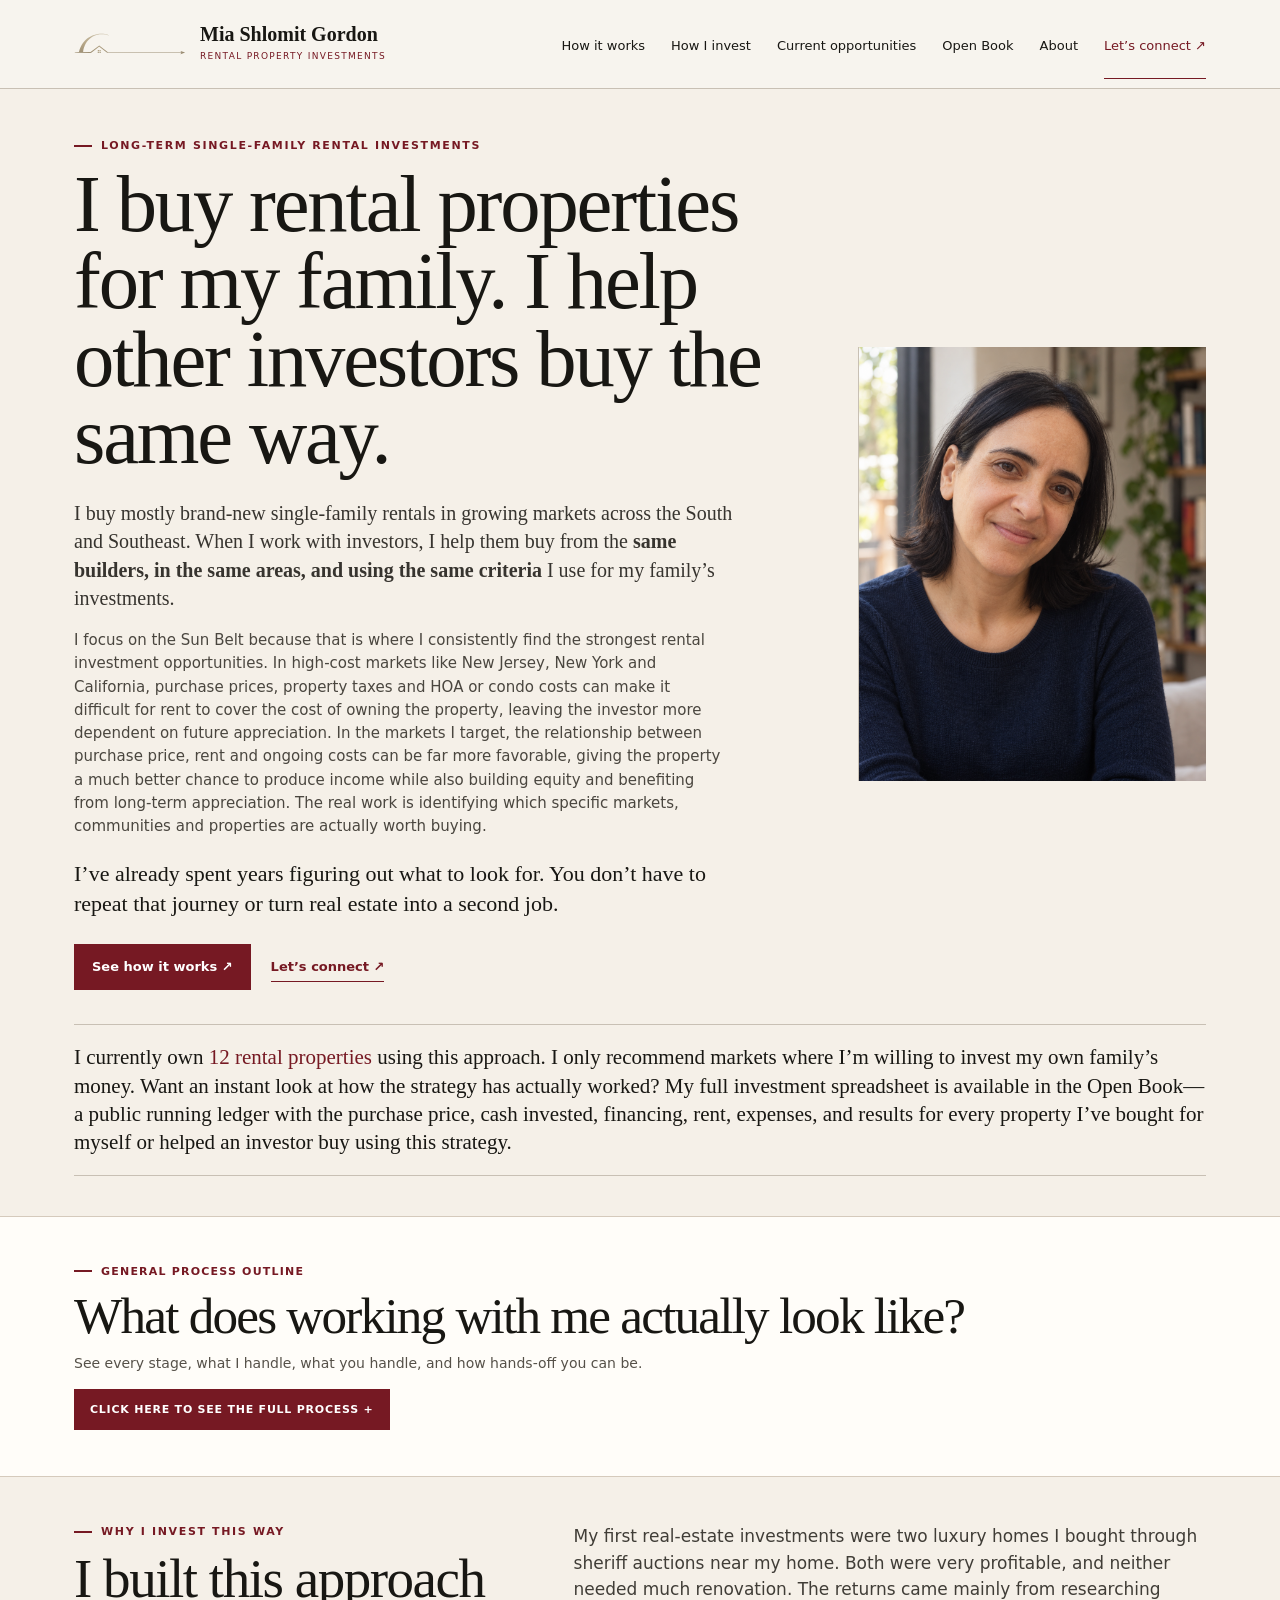
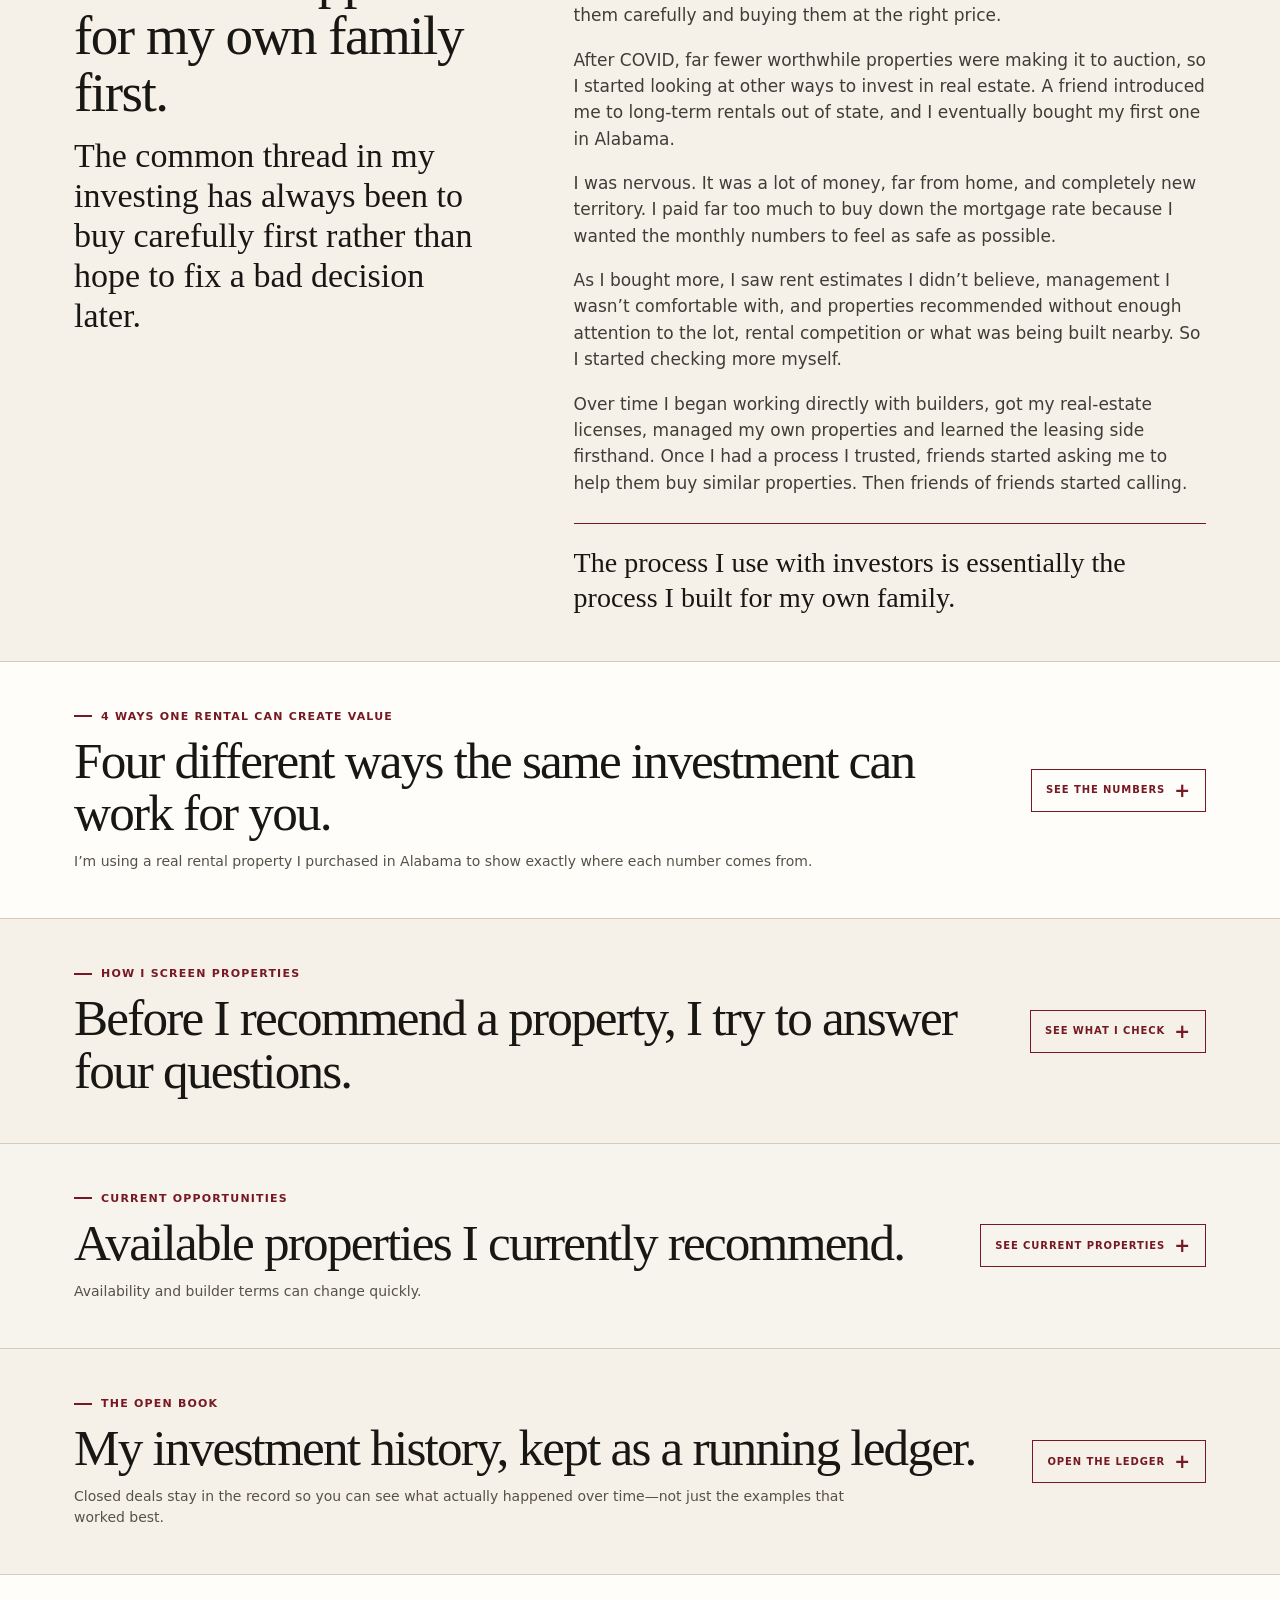
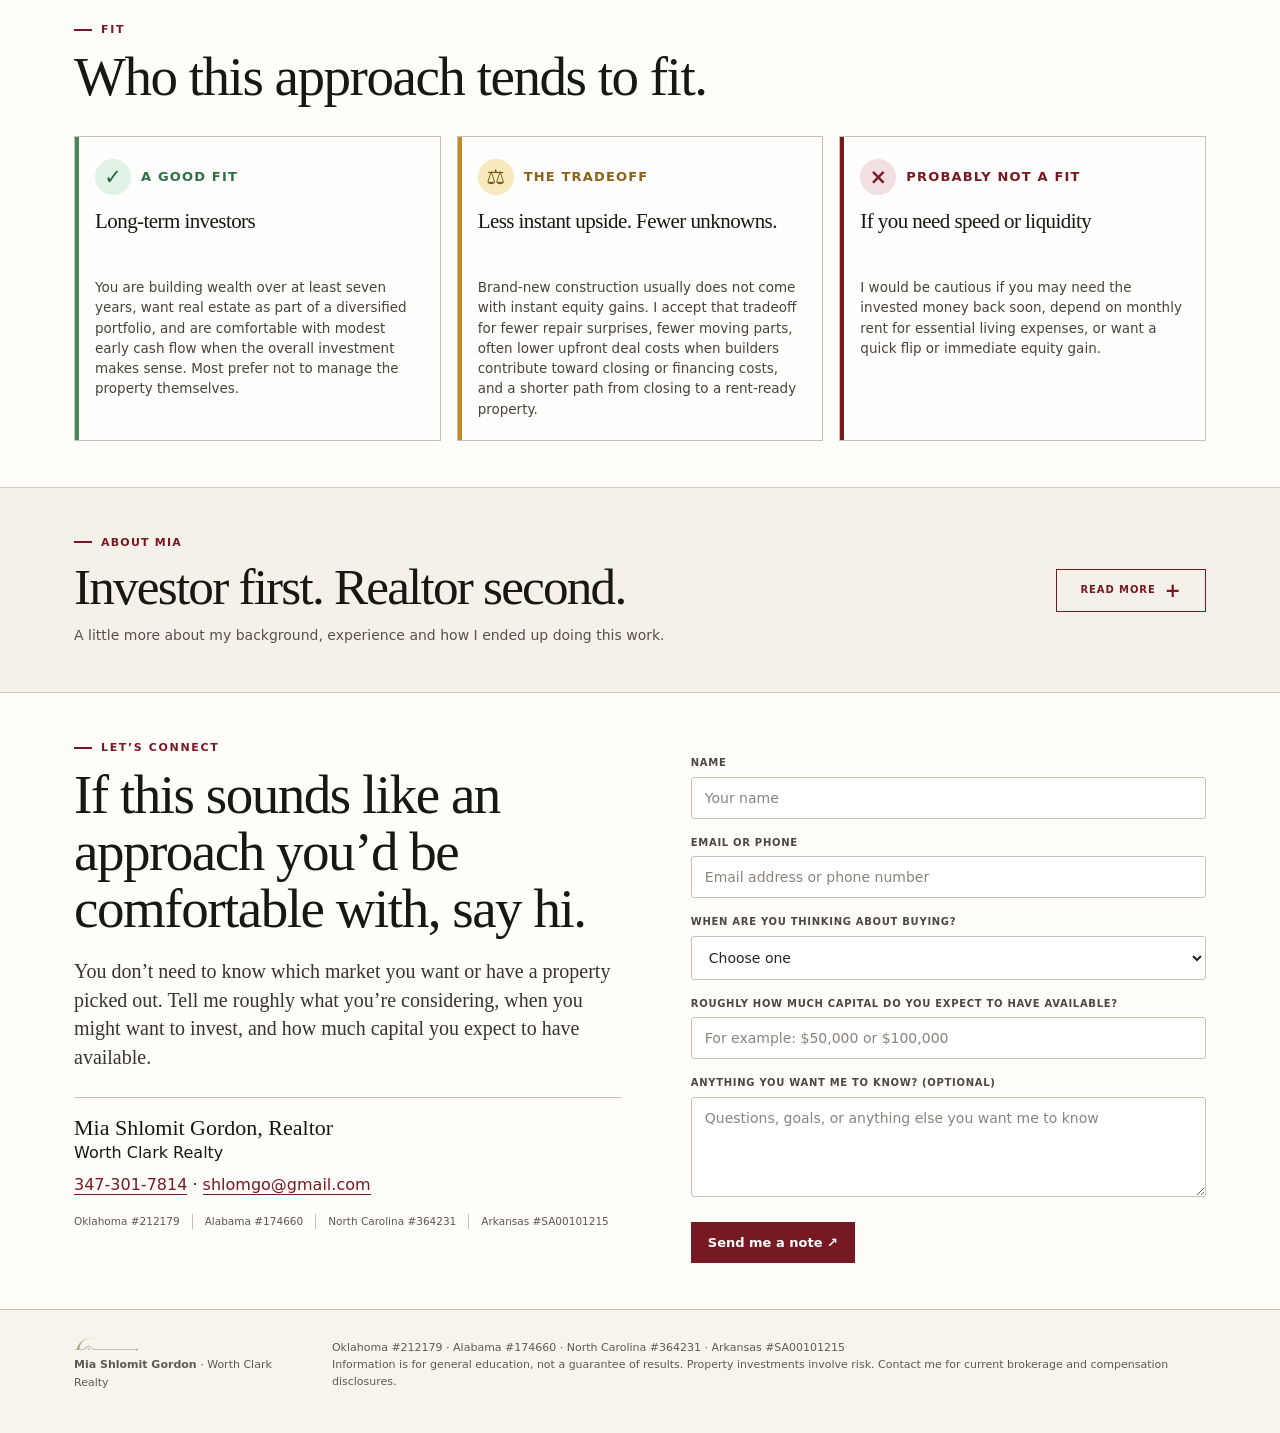
==== commit 0a53deb2: "Install approved V30 homepage; preserve Open Book route and wire contact/navigation" ====
--- a/index.html
+++ b/index.html
@@ -2316,16 +2316,17 @@
 }
 </style>
 <style>#book .ledger th:nth-child(5){min-width:125px!important}#book .ledger th:nth-child(6){min-width:95px!important}#book .ledger th:nth-child(7),#book .ledger th:nth-child(8){min-width:90px}#book .ledger th{overflow-wrap:normal} .preapproval-row .step-dot{font-size:19px;background:#4b80ad}</style><style>
+html{scroll-padding-top:100px}
+.mobile-open-book{display:none}
 @media(max-width:900px){
- .nav{position:relative}
- .mobile-navigation{display:block!important;margin-left:auto;min-width:0}
- .mobile-navigation select{width:100%;max-width:145px;font-size:13px;border:1px solid #c8c0b4;background:#fffdf9;padding:8px;color:#761923}
-}
-.mobile-navigation{display:none}
-html{scroll-padding-top:95px}
+ .links{gap:12px}
+ .links .mobile-open-book{display:inline-block!important;font-size:12px;padding:18px 0;color:var(--accent)}
+ .links .cta{padding:18px 0}
+}
+@media(max-width:390px){.idtext span{display:none}.identity{gap:5px}.links{gap:9px}.links .mobile-open-book,.links .cta{font-size:10px}}
 </style></head>
 <body>
-<nav><div class="wrap nav"><a class="identity" href="#"><img alt="logo" src="[data-uri]"/><span class="idtext"><strong>Mia Shlomit Gordon</strong><span>Rental Property Investments</span></span></a><div class="mobile-navigation"><label for="mobile-site-menu" style="position:absolute;clip:rect(0,0,0,0)">Site navigation</label><select id="mobile-site-menu" aria-label="Site navigation" onchange="if(this.value){window.location.href=this.value;this.selectedIndex=0}"><option value="">Menu</option><option value="/#process">How it works</option><option value="/#invest">How I invest</option><option value="/#current">Current opportunities</option><option value="/open-book.html">Open Book</option><option value="/#about">About</option><option value="/#connect">Contact</option></select></div><div class="links"><a href="#process">How it works</a><a href="#invest">How I invest</a><a href="#current">Current opportunities</a><a href="#book">Open Book</a><a href="#about">About</a><a class="cta" href="#connect">Let’s connect ↗</a></div></div></nav>
+<nav><div class="wrap nav"><a class="identity" href="./"><img alt="logo" src="[data-uri]"/><span class="idtext"><strong>Mia Shlomit Gordon</strong><span>Rental Property Investments</span></span></a><div class="links"><a class="mobile-open-book" href="open-book.html">Open Book</a><a href="#process">How it works</a><a href="#invest">How I invest</a><a href="#current">Current opportunities</a><a href="open-book.html">Open Book</a><a href="#about">About</a><a class="cta" href="#connect">Let’s connect ↗</a></div></div></nav>
 <section class="hero"><div class="wrap">
 <div class="hero-grid">
 <div class="hero-copy"><div class="k">Long-term single-family rental investments</div><h1>I buy rental properties for my family. I help other investors buy the same way.</h1><p class="lead">I buy mostly brand-new single-family rentals in growing markets across the South and Southeast. When I work with investors, I help them buy from the <b>same builders, in the same areas, and using the same criteria</b> I use for my family’s investments.</p><p class="hero-note">I focus on the Sun Belt because that is where I consistently find the strongest rental investment opportunities. In high-cost markets like New Jersey, New York and California, purchase prices, property taxes and HOA or condo costs can make it difficult for rent to cover the cost of owning the property, leaving the investor more dependent on future appreciation. In the markets I target, the relationship between purchase price, rent and ongoing costs can be far more favorable, giving the property a much better chance to produce income while also building equity and benefiting from long-term appreciation. The real work is identifying which specific markets, communities and properties are actually worth buying.</p><p class="promise">I’ve already spent years figuring out what to look for. You don’t have to repeat that journey or turn real estate into a second job.</p><div class="hero-actions"><a class="primary" href="#process">See how it works ↗</a><a class="secondary" href="#connect">Let’s connect ↗</a></div></div>
@@ -2689,7 +2690,7 @@
 <tr><td>North Carolina</td><td>$369,000</td><td>$102,787</td><td>$2,385</td><td class="metric-stack-cell"><strong class="metric-monthly">$193/mo</strong><span class="metric-annual">2.3% CoC / yr</span></td><td class="metric-stack-cell"><strong class="metric-monthly">$389/mo</strong><span class="metric-annual">4.5% / yr</span></td></tr>
 </tbody></table>
 </div>
-<a class="textlink" href="/open-book.html" rel="noopener" target="_blank">Open the full ledger ↗</a>
+<a class="textlink" href="https://shlomgo.github.io/portfolio-web-page/" rel="noopener" target="_blank">Open the full ledger ↗</a>
 </div>
 </details>
 </div></section>
@@ -2721,25 +2722,27 @@
 </div></div></section>
 <section class="band-about work-shell" id="about"><div class="wrap"><details class="work-details about-details"><summary><div class="work-summary-copy"><div class="work-summary-label">About Mia</div><div class="work-summary-title">Investor first. Realtor second.</div><div class="work-summary-lead">A little more about my background, experience and how I ended up doing this work.</div></div><div class="work-expand"><span class="open-word">Read more</span><span class="close-word">Hide</span></div></summary><div class="about-expand-body"><div class="about-grid"><div><div class="about-note">Depending on how we know each other, you may know me as Mia or Shlomit. Both are me.</div></div><div class="about-copy"><p>I currently own 12 rental properties using the same general approach I use with investors.</p><p>Before real estate became a significant part of my work, I spent years in high tech and earned an MBA. That background probably explains some of my tendency to question assumptions, compare options and want to understand why the numbers work.</p><p>I manage my own rental properties, which has taught me a lot about the ownership and leasing side. I do not manage properties for investors.</p><p>My role is to help investors find and evaluate long-term rental properties, represent them through the purchase, and help make the transition into ownership as simple and manageable as possible.</p></div></div></div></details></div></section>
 <section class="band-contact" id="connect"><div class="wrap contact-grid"><div><div class="k">Let’s connect</div><h2>If this sounds like an approach you’d be comfortable with, say hi.</h2><p class="lead">You don’t need to know which market you want or have a property picked out. Tell me roughly what you’re considering, when you might want to invest, and how much capital you expect to have available.</p><div class="contact-meta"><strong>Mia Shlomit Gordon, Realtor</strong><div>Worth Clark Realty</div><div style="margin-top:8px"><a href="tel:+13473017814">347-301-7814</a> · <a href="mailto:shlomgo@gmail.com">shlomgo@gmail.com</a></div><div class="licenses"><span>Oklahoma #212179</span><span>Alabama #174660</span><span>North Carolina #364231</span><span>Arkansas #SA00101215</span></div></div></div>
-<form class="form" id="contact-form" onsubmit="return sendContactEmail(event)"><label>Name</label><input autocomplete="name" placeholder="Your name"/><label>Email or phone</label><input autocomplete="email" placeholder="Email address or phone number"/><label>When are you thinking about buying?</label><select><option disabled="" selected="" value="">Choose one</option><option>Soon</option><option>Sometime this year</option><option>Mostly learning for now</option></select><label>Roughly how much capital do you expect to have available?</label><input placeholder="For example: $50,000 or $100,000"/><label>Anything you want me to know? (optional)</label><textarea placeholder="Questions, goals, or anything else you want me to know"></textarea><button type="submit">Send me a note ↗</button></form></div></section>
-<footer><div class="wrap footer-grid"><div><img alt="" src="[data-uri]"/><br/><b>Mia Shlomit Gordon</b> · Worth Clark Realty</div><div>Oklahoma #212179 · Alabama #174660 · North Carolina #364231 · Arkansas #SA00101215<br/>Prototype only · Brokerage, licensing, risk and privacy disclosures to be finalized before launch.</div></div></footer>
+<form class="form" id="contact-form" action="mailto:shlomgo@gmail.com" method="get"><label>Name</label><input autocomplete="name" placeholder="Your name"/><label>Email or phone</label><input autocomplete="email" placeholder="Email address or phone number"/><label>When are you thinking about buying?</label><select><option disabled="" selected="" value="">Choose one</option><option>Soon</option><option>Sometime this year</option><option>Mostly learning for now</option></select><label>Roughly how much capital do you expect to have available?</label><input placeholder="For example: $50,000 or $100,000"/><label>Anything you want me to know? (optional)</label><textarea placeholder="Questions, goals, or anything else you want me to know"></textarea><button type="submit">Send me a note ↗</button></form></div></section>
+<footer><div class="wrap footer-grid"><div><img alt="" src="[data-uri]"/><br/><b>Mia Shlomit Gordon</b> · Worth Clark Realty</div><div>Oklahoma #212179 · Alabama #174660 · North Carolina #364231 · Arkansas #SA00101215<br/>Information is for general education, not a guarantee of results. Property investments involve risk. Contact me for current brokerage and compensation disclosures.</div></div></footer>
 <script>
-function sendContactEmail(event){
-  event.preventDefault();
-  const fields=event.currentTarget.querySelectorAll('input,select,textarea');
-  const name=fields[0].value.trim(), contact=fields[1].value.trim();
-  if(!name || !contact){alert('Please enter your name and email or phone.');return false;}
-  const subject='Website inquiry from '+name;
-  const lines=['Name: '+name,'Email or phone: '+contact,'Buying timeframe: '+fields[2].value,'Available capital: '+fields[3].value,'Message: '+fields[4].value];
-  window.location.href='mailto:shlomgo@gmail.com?subject='+encodeURIComponent(subject)+'&body='+encodeURIComponent(lines.join('\n'));
-  return false;
-}
-function openHashSection(){
-  const id=decodeURIComponent(location.hash.slice(1));if(!id)return;
-  const section=document.getElementById(id);if(!section)return;
-  const details=section.querySelector(':scope > .wrap > details, :scope > details, details.work-details');
-  if(details)details.open=true;
-}
-window.addEventListener('hashchange',openHashSection);
-document.addEventListener('DOMContentLoaded',openHashSection);
+(function(){
+const form=document.getElementById('contact-form');if(!form)return;
+form.addEventListener('submit',function(e){
+ e.preventDefault();
+ const els=form.querySelectorAll('input,select,textarea');
+ const vals=Array.from(els).map(el=>el.value.trim());
+ if(!vals[0]||!vals[1]){alert('Please enter your name and email or phone.');return;}
+ const labels=['Name','Email or phone','Buying timeframe','Available capital','Message'];
+ const body=labels.map((label,i)=>label+': '+(vals[i]||'Not specified')).join('\n');
+ window.location.href='mailto:shlomgo@gmail.com?subject='+encodeURIComponent('Rental investment inquiry from website')+'&body='+encodeURIComponent(body);
+});
+function openHash(){
+ const id=decodeURIComponent(location.hash.slice(1));if(!id)return;
+ const node=document.getElementById(id);if(!node)return;
+ let p=node;
+ while(p){if(p.tagName==='DETAILS')p.open=true;p=p.parentElement;}
+ requestAnimationFrame(()=>node.scrollIntoView({block:'start'}));
+}
+window.addEventListener('hashchange',openHash);if(location.hash)window.addEventListener('load',openHash);
+})();
 </script></body></html>
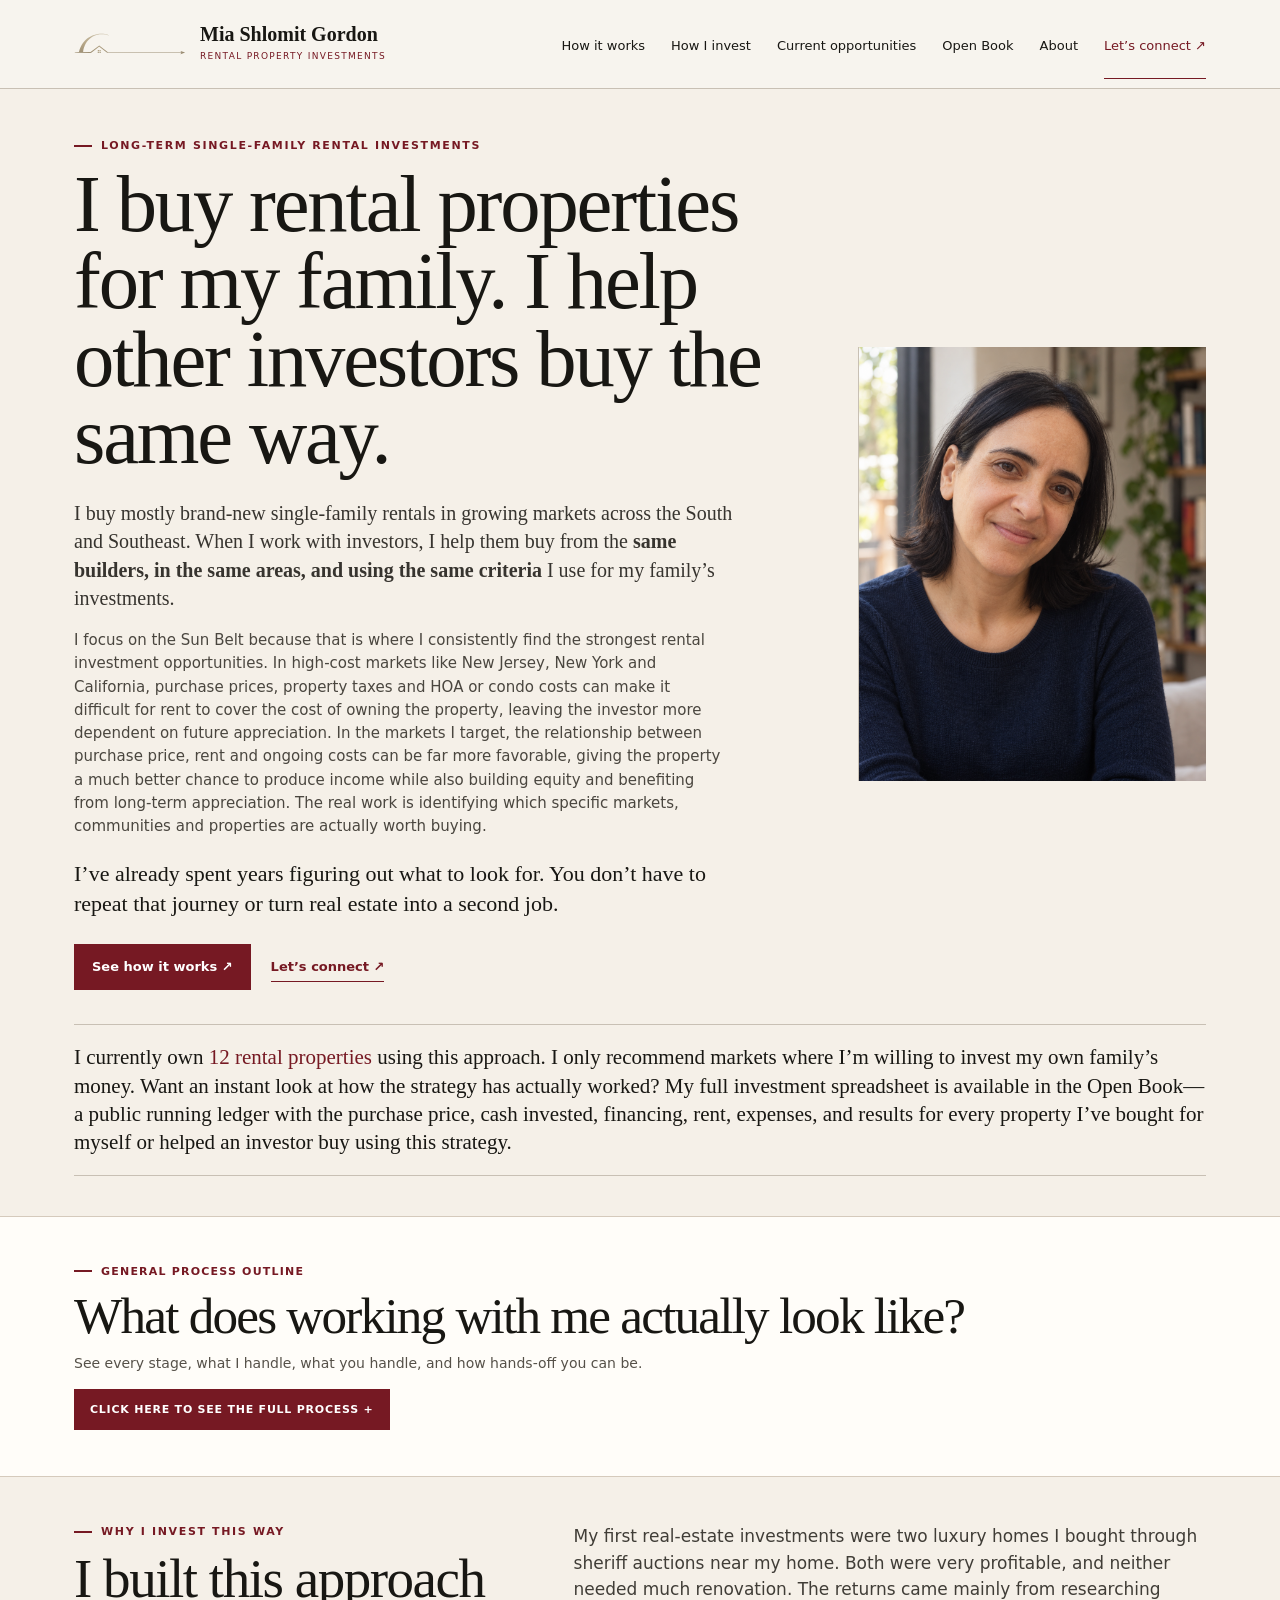
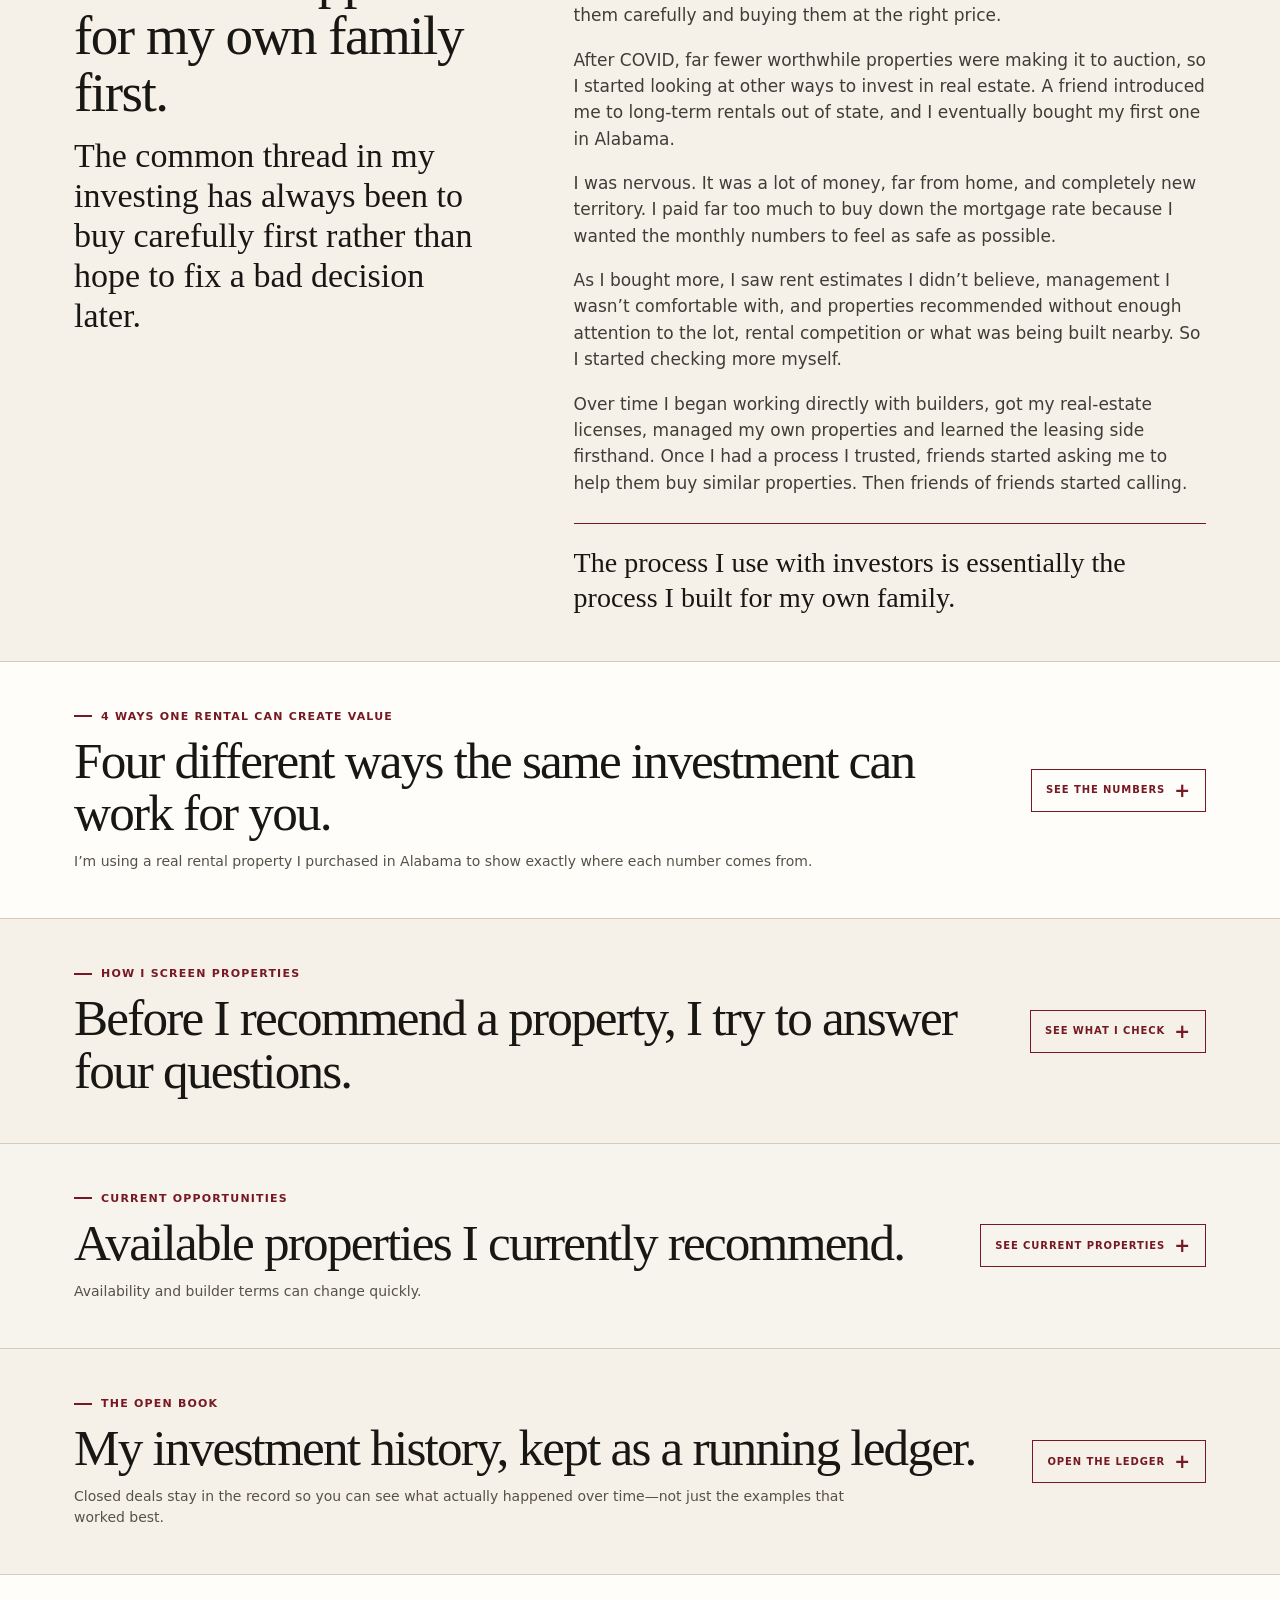
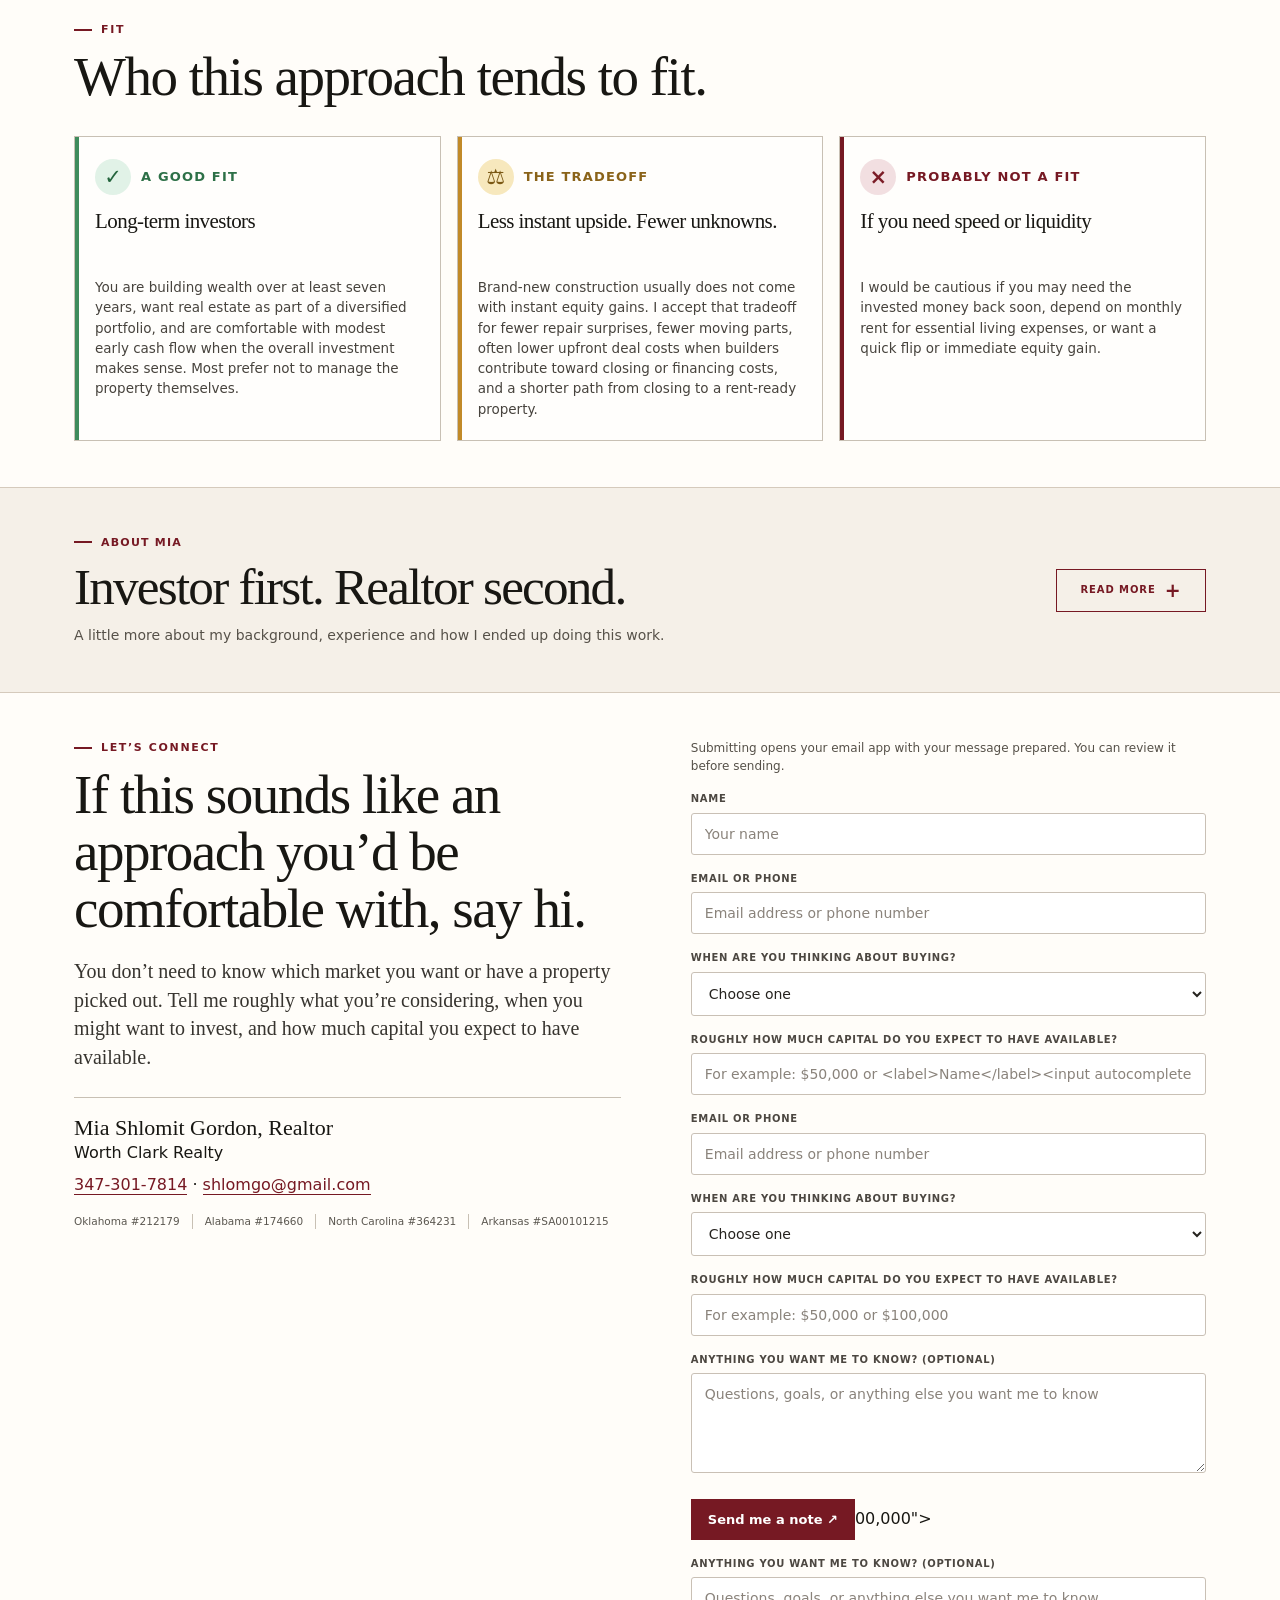
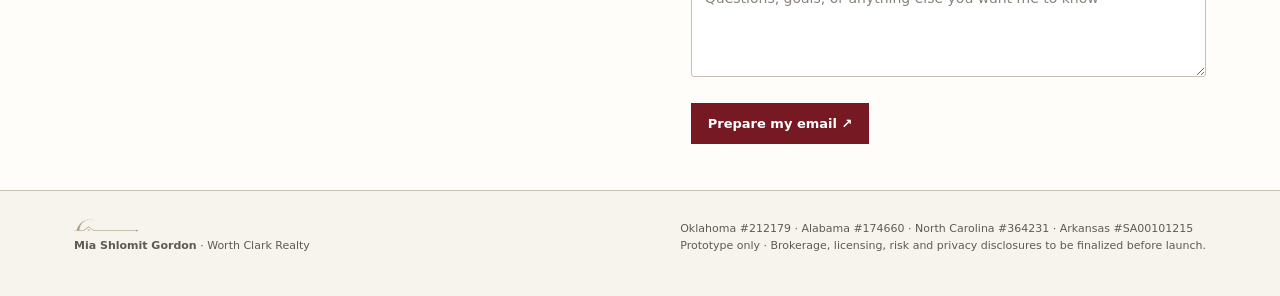
==== commit 39cf8df6: "Launch V30 homepage with Open Book route, mobile navigation, and email contact" ====
--- a/index.html
+++ b/index.html
@@ -2316,17 +2316,21 @@
 }
 </style>
 <style>#book .ledger th:nth-child(5){min-width:125px!important}#book .ledger th:nth-child(6){min-width:95px!important}#book .ledger th:nth-child(7),#book .ledger th:nth-child(8){min-width:90px}#book .ledger th{overflow-wrap:normal} .preapproval-row .step-dot{font-size:19px;background:#4b80ad}</style><style>
-html{scroll-padding-top:100px}
-.mobile-open-book{display:none}
+html{scroll-padding-top:110px}
+section[id]{scroll-margin-top:110px}
+.mobile-menu-toggle{display:none}
+.contact-method-note{color:#565149;font-size:12px;line-height:1.5;margin:0 0 12px}
 @media(max-width:900px){
- .links{gap:12px}
- .links .mobile-open-book{display:inline-block!important;font-size:12px;padding:18px 0;color:var(--accent)}
- .links .cta{padding:18px 0}
-}
-@media(max-width:390px){.idtext span{display:none}.identity{gap:5px}.links{gap:9px}.links .mobile-open-book,.links .cta{font-size:10px}}
+nav .nav{flex-wrap:wrap;height:auto!important;min-height:78px;gap:8px;padding-top:10px;padding-bottom:10px}
+.mobile-menu-toggle{display:inline-flex;margin:0 0 0 auto;padding:10px 13px;background:#761923;border:0;color:#fff;cursor:pointer;font-size:12px;font-weight:700}
+nav .links{display:none;width:100%;flex-basis:100%;flex-direction:column;align-items:stretch;gap:0;padding:8px 0 12px}
+nav .links.is-open{display:flex}
+nav .links a,nav .links a:not(.cta){display:block!important;padding:11px 4px;border-bottom:1px solid #d5cabc;font-size:14px}
+}
+@media(max-width:560px){.mobile-menu-toggle{font-size:12px}}
 </style></head>
 <body>
-<nav><div class="wrap nav"><a class="identity" href="./"><img alt="logo" src="[data-uri]"/><span class="idtext"><strong>Mia Shlomit Gordon</strong><span>Rental Property Investments</span></span></a><div class="links"><a class="mobile-open-book" href="open-book.html">Open Book</a><a href="#process">How it works</a><a href="#invest">How I invest</a><a href="#current">Current opportunities</a><a href="open-book.html">Open Book</a><a href="#about">About</a><a class="cta" href="#connect">Let’s connect ↗</a></div></div></nav>
+<nav><div class="wrap nav"><a class="identity" href="#"><img alt="logo" src="[data-uri]"/><span class="idtext"><strong>Mia Shlomit Gordon</strong><span>Rental Property Investments</span></span></a><button class="mobile-menu-toggle" type="button" aria-expanded="false" aria-controls="site-links" aria-label="Open navigation">Menu ☰</button><div class="links" id="site-links"><a href="#process">How it works</a><a href="#invest">How I invest</a><a href="#current">Current opportunities</a><a href="#book">Open Book</a><a href="#about">About</a><a class="cta" href="#connect">Let’s connect ↗</a></div></div></nav>
 <section class="hero"><div class="wrap">
 <div class="hero-grid">
 <div class="hero-copy"><div class="k">Long-term single-family rental investments</div><h1>I buy rental properties for my family. I help other investors buy the same way.</h1><p class="lead">I buy mostly brand-new single-family rentals in growing markets across the South and Southeast. When I work with investors, I help them buy from the <b>same builders, in the same areas, and using the same criteria</b> I use for my family’s investments.</p><p class="hero-note">I focus on the Sun Belt because that is where I consistently find the strongest rental investment opportunities. In high-cost markets like New Jersey, New York and California, purchase prices, property taxes and HOA or condo costs can make it difficult for rent to cover the cost of owning the property, leaving the investor more dependent on future appreciation. In the markets I target, the relationship between purchase price, rent and ongoing costs can be far more favorable, giving the property a much better chance to produce income while also building equity and benefiting from long-term appreciation. The real work is identifying which specific markets, communities and properties are actually worth buying.</p><p class="promise">I’ve already spent years figuring out what to look for. You don’t have to repeat that journey or turn real estate into a second job.</p><div class="hero-actions"><a class="primary" href="#process">See how it works ↗</a><a class="secondary" href="#connect">Let’s connect ↗</a></div></div>
@@ -2690,7 +2694,7 @@
 <tr><td>North Carolina</td><td>$369,000</td><td>$102,787</td><td>$2,385</td><td class="metric-stack-cell"><strong class="metric-monthly">$193/mo</strong><span class="metric-annual">2.3% CoC / yr</span></td><td class="metric-stack-cell"><strong class="metric-monthly">$389/mo</strong><span class="metric-annual">4.5% / yr</span></td></tr>
 </tbody></table>
 </div>
-<a class="textlink" href="https://shlomgo.github.io/portfolio-web-page/" rel="noopener" target="_blank">Open the full ledger ↗</a>
+<a class="textlink" href="open-book.html" rel="noopener" target="_blank">Open the full ledger ↗</a>
 </div>
 </details>
 </div></section>
@@ -2722,27 +2726,19 @@
 </div></div></section>
 <section class="band-about work-shell" id="about"><div class="wrap"><details class="work-details about-details"><summary><div class="work-summary-copy"><div class="work-summary-label">About Mia</div><div class="work-summary-title">Investor first. Realtor second.</div><div class="work-summary-lead">A little more about my background, experience and how I ended up doing this work.</div></div><div class="work-expand"><span class="open-word">Read more</span><span class="close-word">Hide</span></div></summary><div class="about-expand-body"><div class="about-grid"><div><div class="about-note">Depending on how we know each other, you may know me as Mia or Shlomit. Both are me.</div></div><div class="about-copy"><p>I currently own 12 rental properties using the same general approach I use with investors.</p><p>Before real estate became a significant part of my work, I spent years in high tech and earned an MBA. That background probably explains some of my tendency to question assumptions, compare options and want to understand why the numbers work.</p><p>I manage my own rental properties, which has taught me a lot about the ownership and leasing side. I do not manage properties for investors.</p><p>My role is to help investors find and evaluate long-term rental properties, represent them through the purchase, and help make the transition into ownership as simple and manageable as possible.</p></div></div></div></details></div></section>
 <section class="band-contact" id="connect"><div class="wrap contact-grid"><div><div class="k">Let’s connect</div><h2>If this sounds like an approach you’d be comfortable with, say hi.</h2><p class="lead">You don’t need to know which market you want or have a property picked out. Tell me roughly what you’re considering, when you might want to invest, and how much capital you expect to have available.</p><div class="contact-meta"><strong>Mia Shlomit Gordon, Realtor</strong><div>Worth Clark Realty</div><div style="margin-top:8px"><a href="tel:+13473017814">347-301-7814</a> · <a href="mailto:shlomgo@gmail.com">shlomgo@gmail.com</a></div><div class="licenses"><span>Oklahoma #212179</span><span>Alabama #174660</span><span>North Carolina #364231</span><span>Arkansas #SA00101215</span></div></div></div>
-<form class="form" id="contact-form" action="mailto:shlomgo@gmail.com" method="get"><label>Name</label><input autocomplete="name" placeholder="Your name"/><label>Email or phone</label><input autocomplete="email" placeholder="Email address or phone number"/><label>When are you thinking about buying?</label><select><option disabled="" selected="" value="">Choose one</option><option>Soon</option><option>Sometime this year</option><option>Mostly learning for now</option></select><label>Roughly how much capital do you expect to have available?</label><input placeholder="For example: $50,000 or $100,000"/><label>Anything you want me to know? (optional)</label><textarea placeholder="Questions, goals, or anything else you want me to know"></textarea><button type="submit">Send me a note ↗</button></form></div></section>
-<footer><div class="wrap footer-grid"><div><img alt="" src="[data-uri]"/><br/><b>Mia Shlomit Gordon</b> · Worth Clark Realty</div><div>Oklahoma #212179 · Alabama #174660 · North Carolina #364231 · Arkansas #SA00101215<br/>Information is for general education, not a guarantee of results. Property investments involve risk. Contact me for current brokerage and compensation disclosures.</div></div></footer>
+<form class="form" id="contact-form"><p class="contact-method-note">Submitting opens your email app with your message prepared. You can review it before sending.</p><label for="contact-name">Name</label><input id="contact-name" name="name" autocomplete="name" placeholder="Your name" required><label for="contact-reply">Email or phone</label><input id="contact-reply" name="reply" autocomplete="email" placeholder="Email address or phone number" required><label for="contact-timing">When are you thinking about buying?</label><select id="contact-timing" name="timing"><option value="" disabled selected>Choose one</option><option>Soon</option><option>Sometime this year</option><option>Mostly learning for now</option></select><label for="contact-capital">Roughly how much capital do you expect to have available?</label><input id="contact-capital" name="capital" placeholder="For example: $50,000 or <label>Name</label><input autocomplete="name" placeholder="Your name"/><label>Email or phone</label><input autocomplete="email" placeholder="Email address or phone number"/><label>When are you thinking about buying?</label><select><option disabled="" selected="" value="">Choose one</option><option>Soon</option><option>Sometime this year</option><option>Mostly learning for now</option></select><label>Roughly how much capital do you expect to have available?</label><input placeholder="For example: $50,000 or $100,000"/><label>Anything you want me to know? (optional)</label><textarea placeholder="Questions, goals, or anything else you want me to know"></textarea><button type="submit">Send me a note ↗</button>00,000"><label for="contact-message">Anything you want me to know? (optional)</label><textarea id="contact-message" name="message" placeholder="Questions, goals, or anything else you want me to know"></textarea><button type="submit">Prepare my email ↗</button></form></div></section>
+<footer><div class="wrap footer-grid"><div><img alt="" src="[data-uri]"/><br/><b>Mia Shlomit Gordon</b> · Worth Clark Realty</div><div>Oklahoma #212179 · Alabama #174660 · North Carolina #364231 · Arkansas #SA00101215<br/>Prototype only · Brokerage, licensing, risk and privacy disclosures to be finalized before launch.</div></div></footer>
 <script>
 (function(){
-const form=document.getElementById('contact-form');if(!form)return;
-form.addEventListener('submit',function(e){
- e.preventDefault();
- const els=form.querySelectorAll('input,select,textarea');
- const vals=Array.from(els).map(el=>el.value.trim());
- if(!vals[0]||!vals[1]){alert('Please enter your name and email or phone.');return;}
- const labels=['Name','Email or phone','Buying timeframe','Available capital','Message'];
- const body=labels.map((label,i)=>label+': '+(vals[i]||'Not specified')).join('\n');
- window.location.href='mailto:shlomgo@gmail.com?subject='+encodeURIComponent('Rental investment inquiry from website')+'&body='+encodeURIComponent(body);
-});
-function openHash(){
- const id=decodeURIComponent(location.hash.slice(1));if(!id)return;
- const node=document.getElementById(id);if(!node)return;
- let p=node;
- while(p){if(p.tagName==='DETAILS')p.open=true;p=p.parentElement;}
- requestAnimationFrame(()=>node.scrollIntoView({block:'start'}));
-}
-window.addEventListener('hashchange',openHash);if(location.hash)window.addEventListener('load',openHash);
+const toggle=document.querySelector('.mobile-menu-toggle');
+const links=document.getElementById('site-links');
+if(toggle&&links){
+toggle.addEventListener('click',()=>{const open=links.classList.toggle('is-open');toggle.setAttribute('aria-expanded',String(open));toggle.setAttribute('aria-label',open?'Close navigation':'Open navigation');});
+links.addEventListener('click',e=>{if(e.target.closest('a')){links.classList.remove('is-open');toggle.setAttribute('aria-expanded','false');}});
+}
+function revealHash(){const id=decodeURIComponent(location.hash.slice(1));if(!id)return;const section=document.getElementById(id);if(section){const details=section.querySelector(':scope > .wrap > details.work-details, :scope > details.work-details');if(details)details.open=true;}}
+window.addEventListener('hashchange',revealHash);revealHash();
+const form=document.getElementById('contact-form');
+if(form)form.addEventListener('submit',function(e){e.preventDefault();if(!form.reportValidity())return;const data=new FormData(form);const value=k=>String(data.get(k)||'').trim();const body=['Name: '+value('name'),'Reply contact: '+value('reply'),'Buying timeline: '+value('timing'),'Available capital: '+value('capital'),'','Message:',value('message')].join('\n');location.href='mailto:shlomgo@gmail.com?subject='+encodeURIComponent('Rental investment inquiry from website')+'&body='+encodeURIComponent(body);});
 })();
 </script></body></html>
